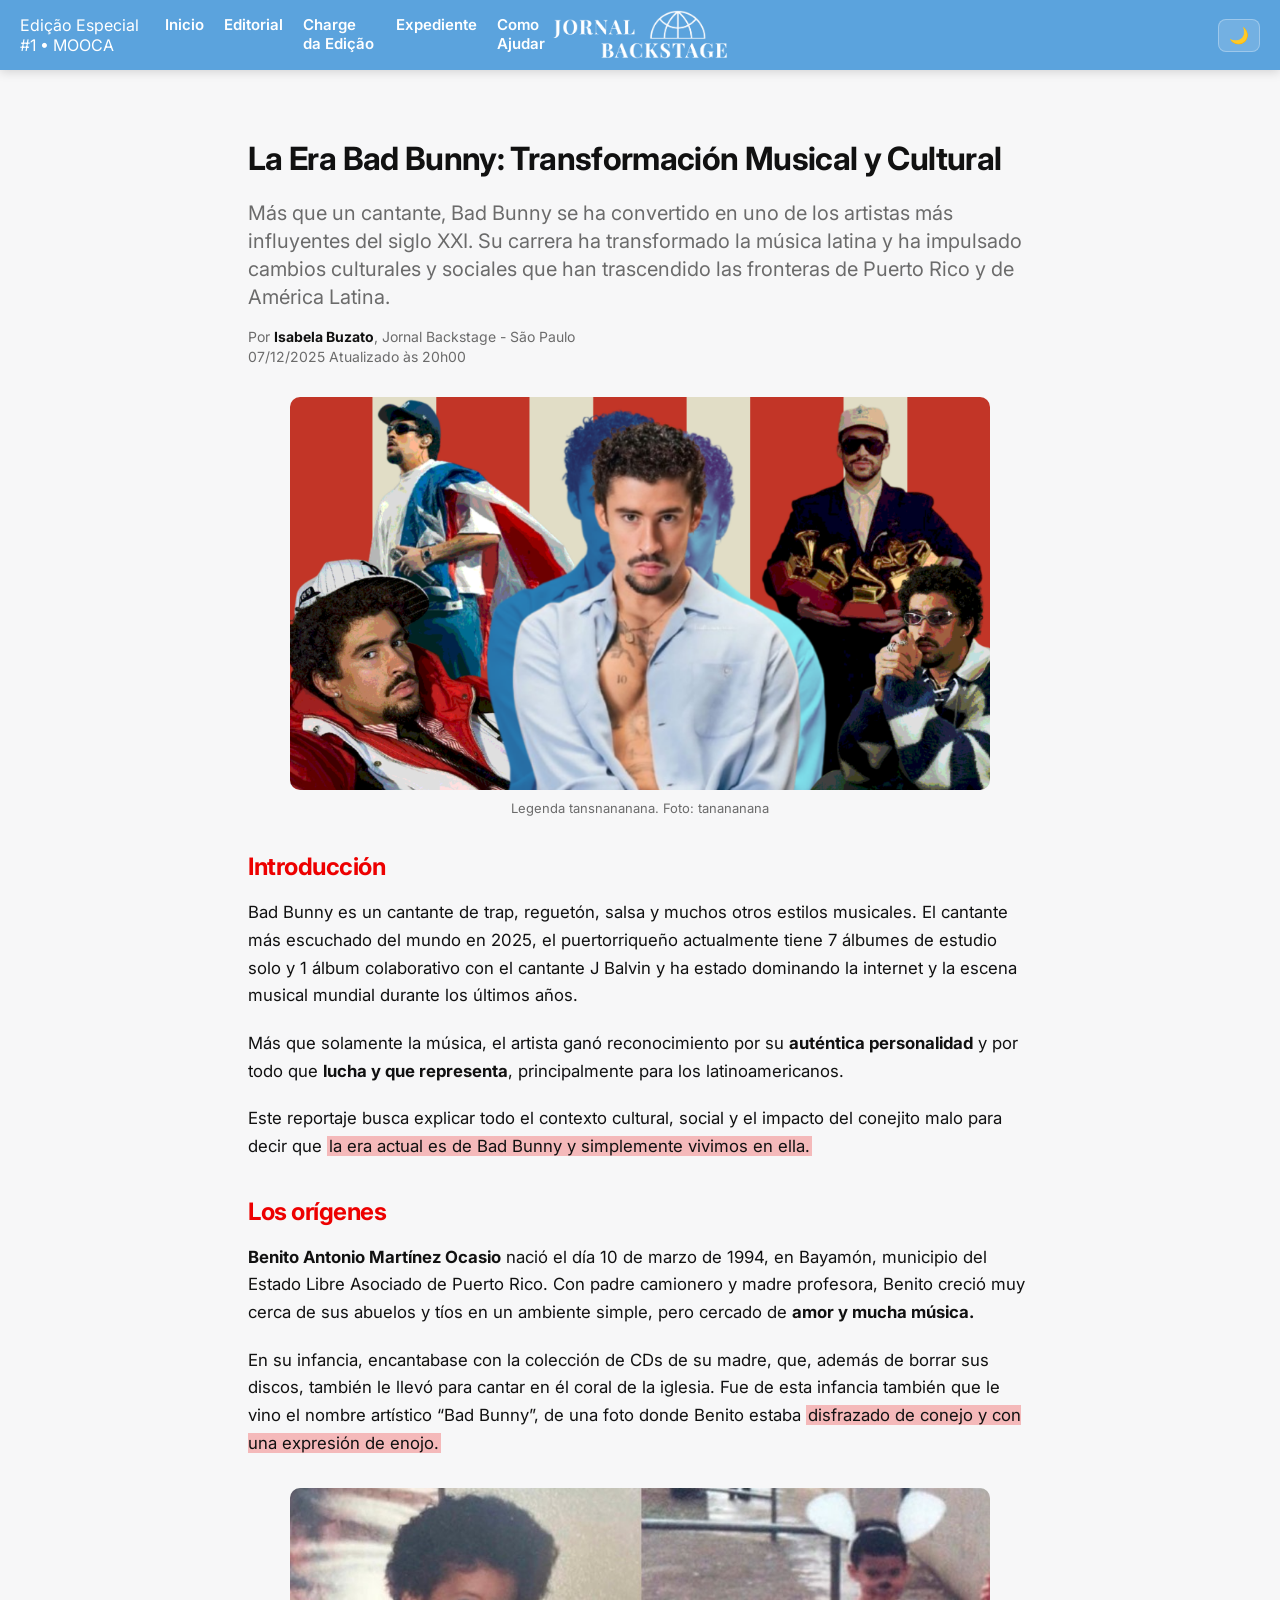
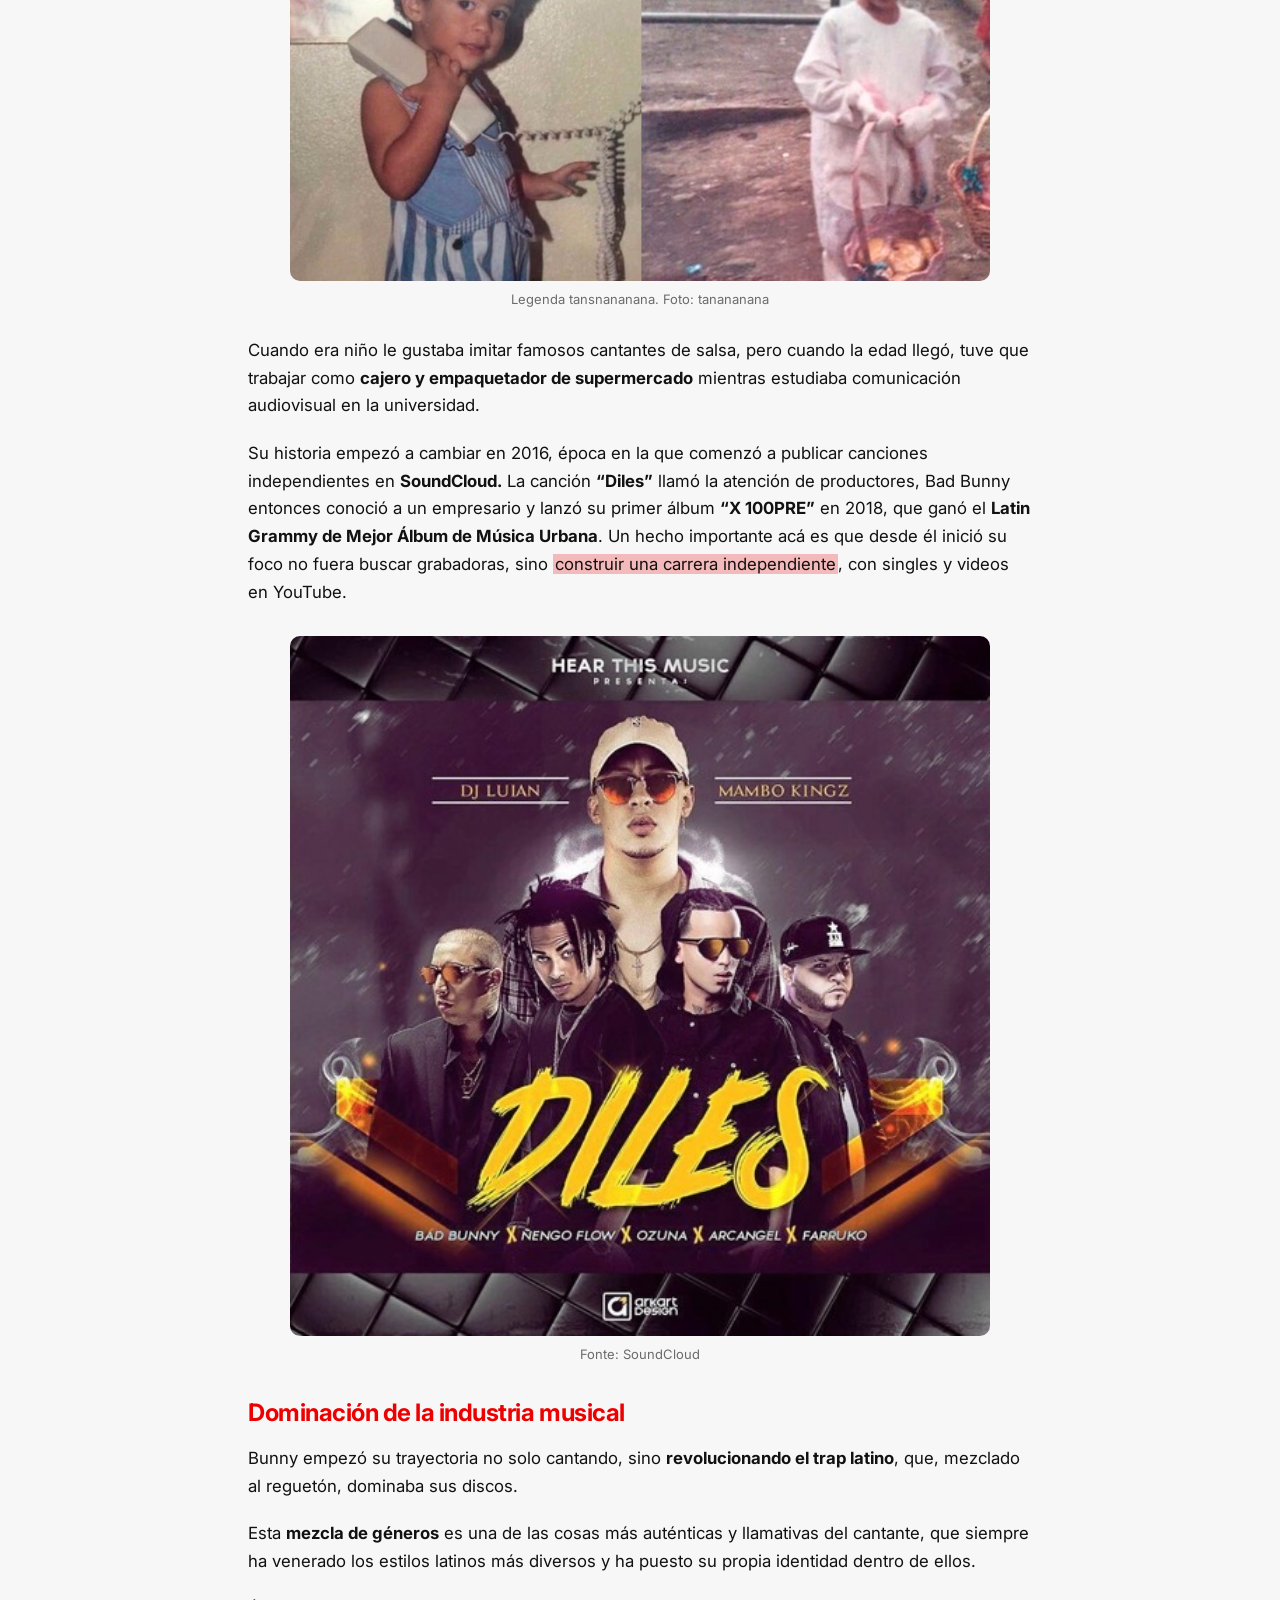
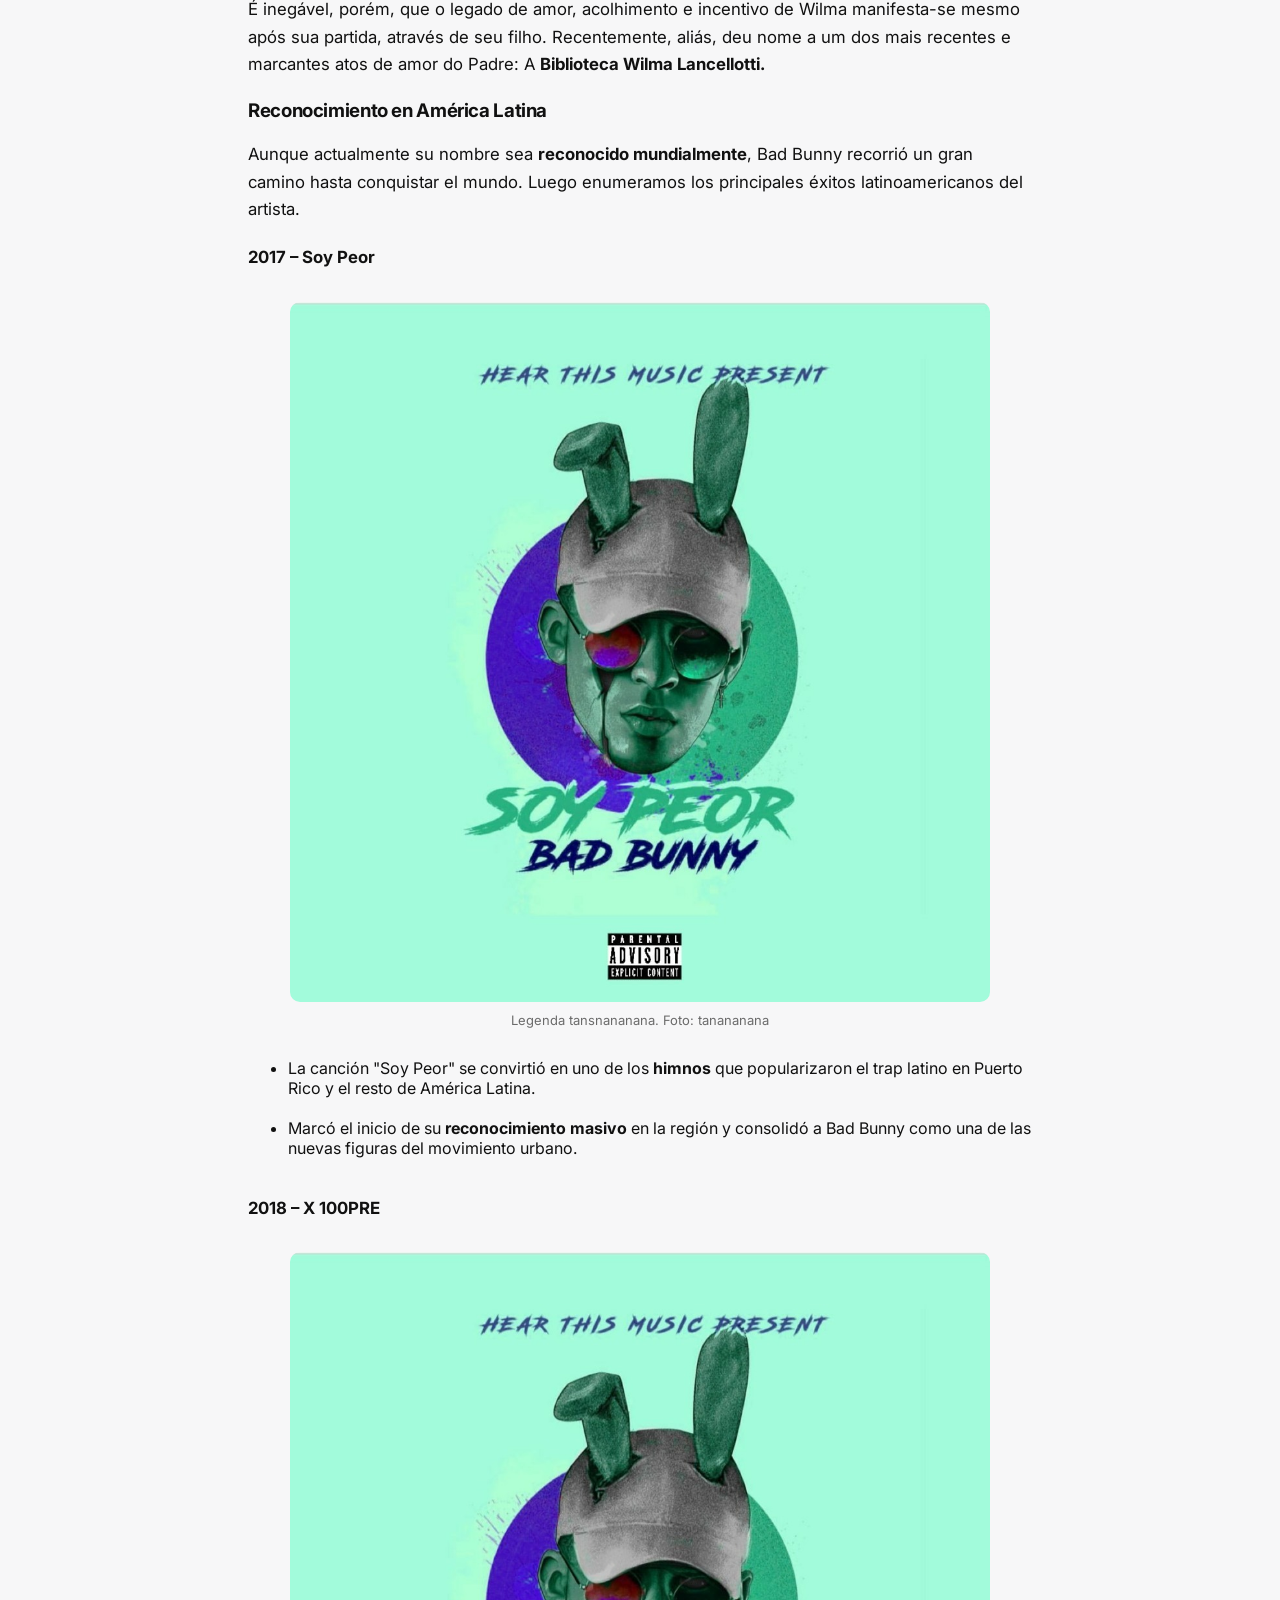
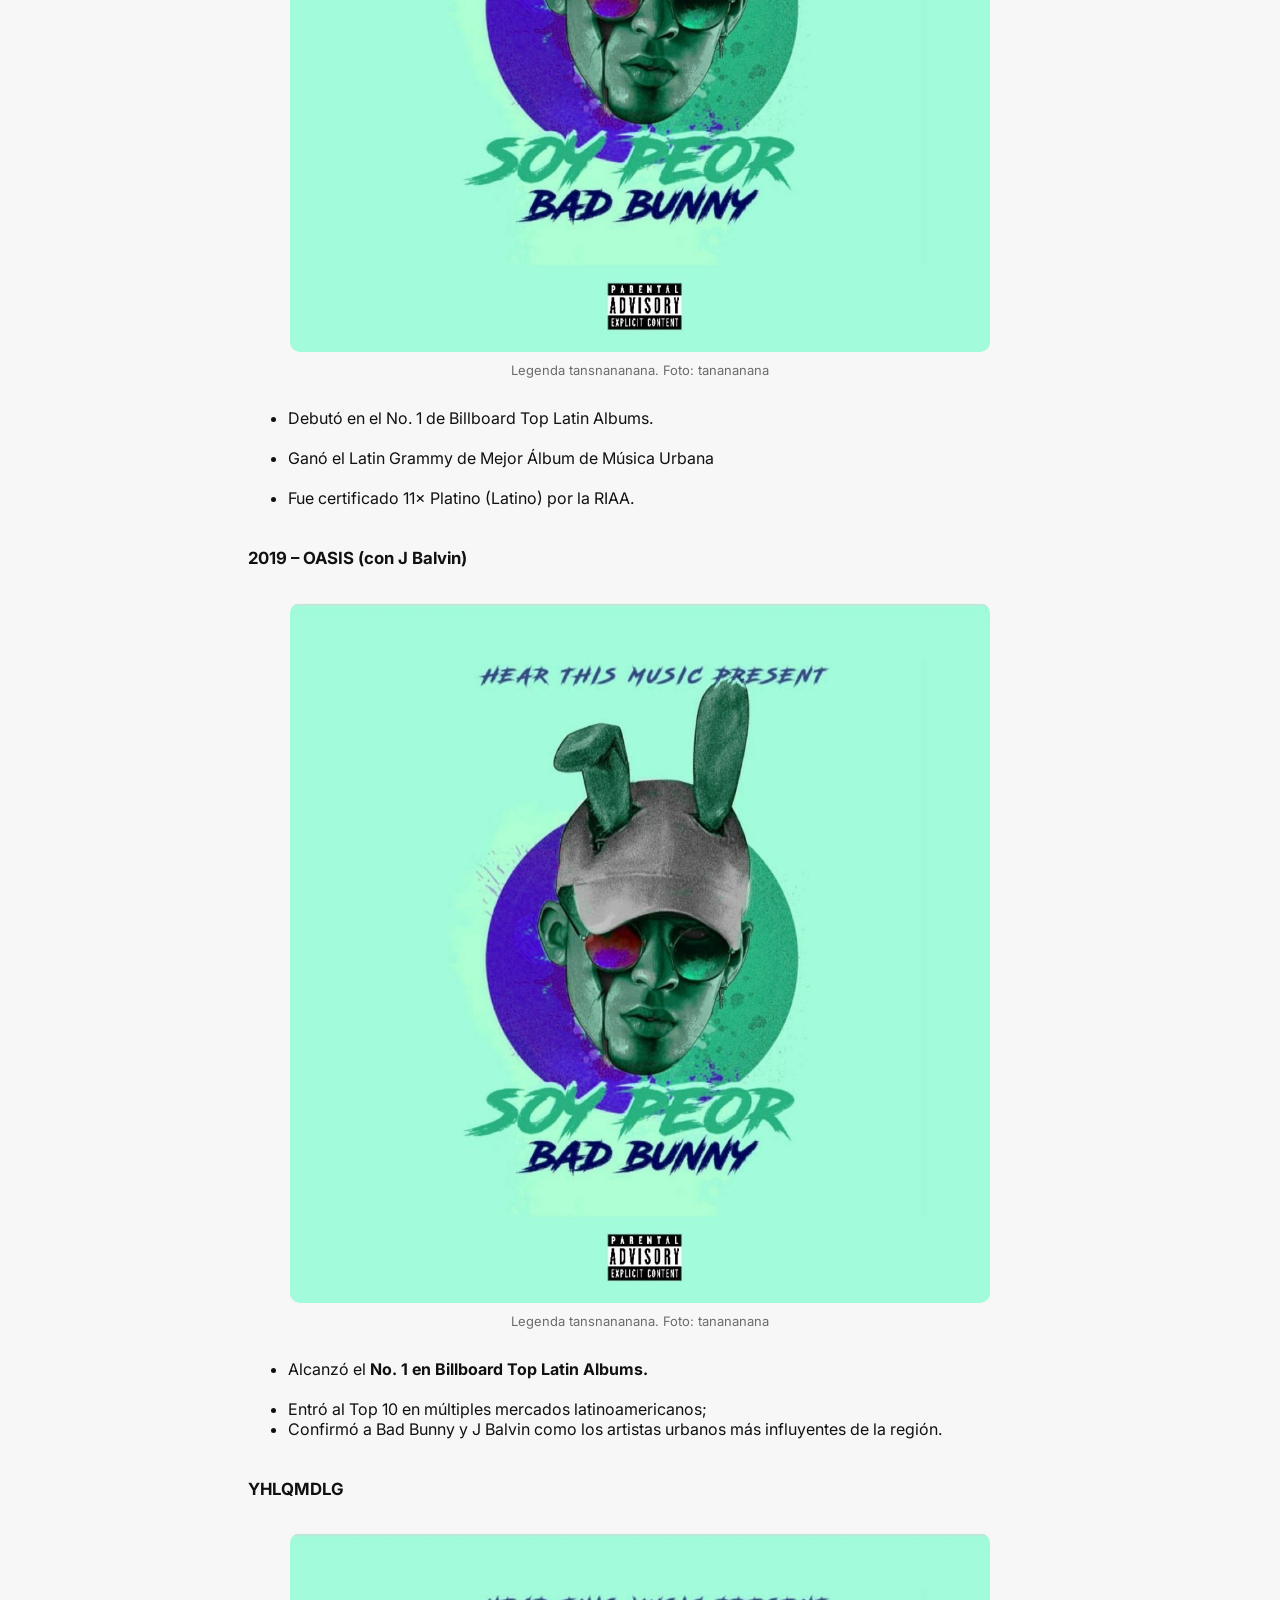
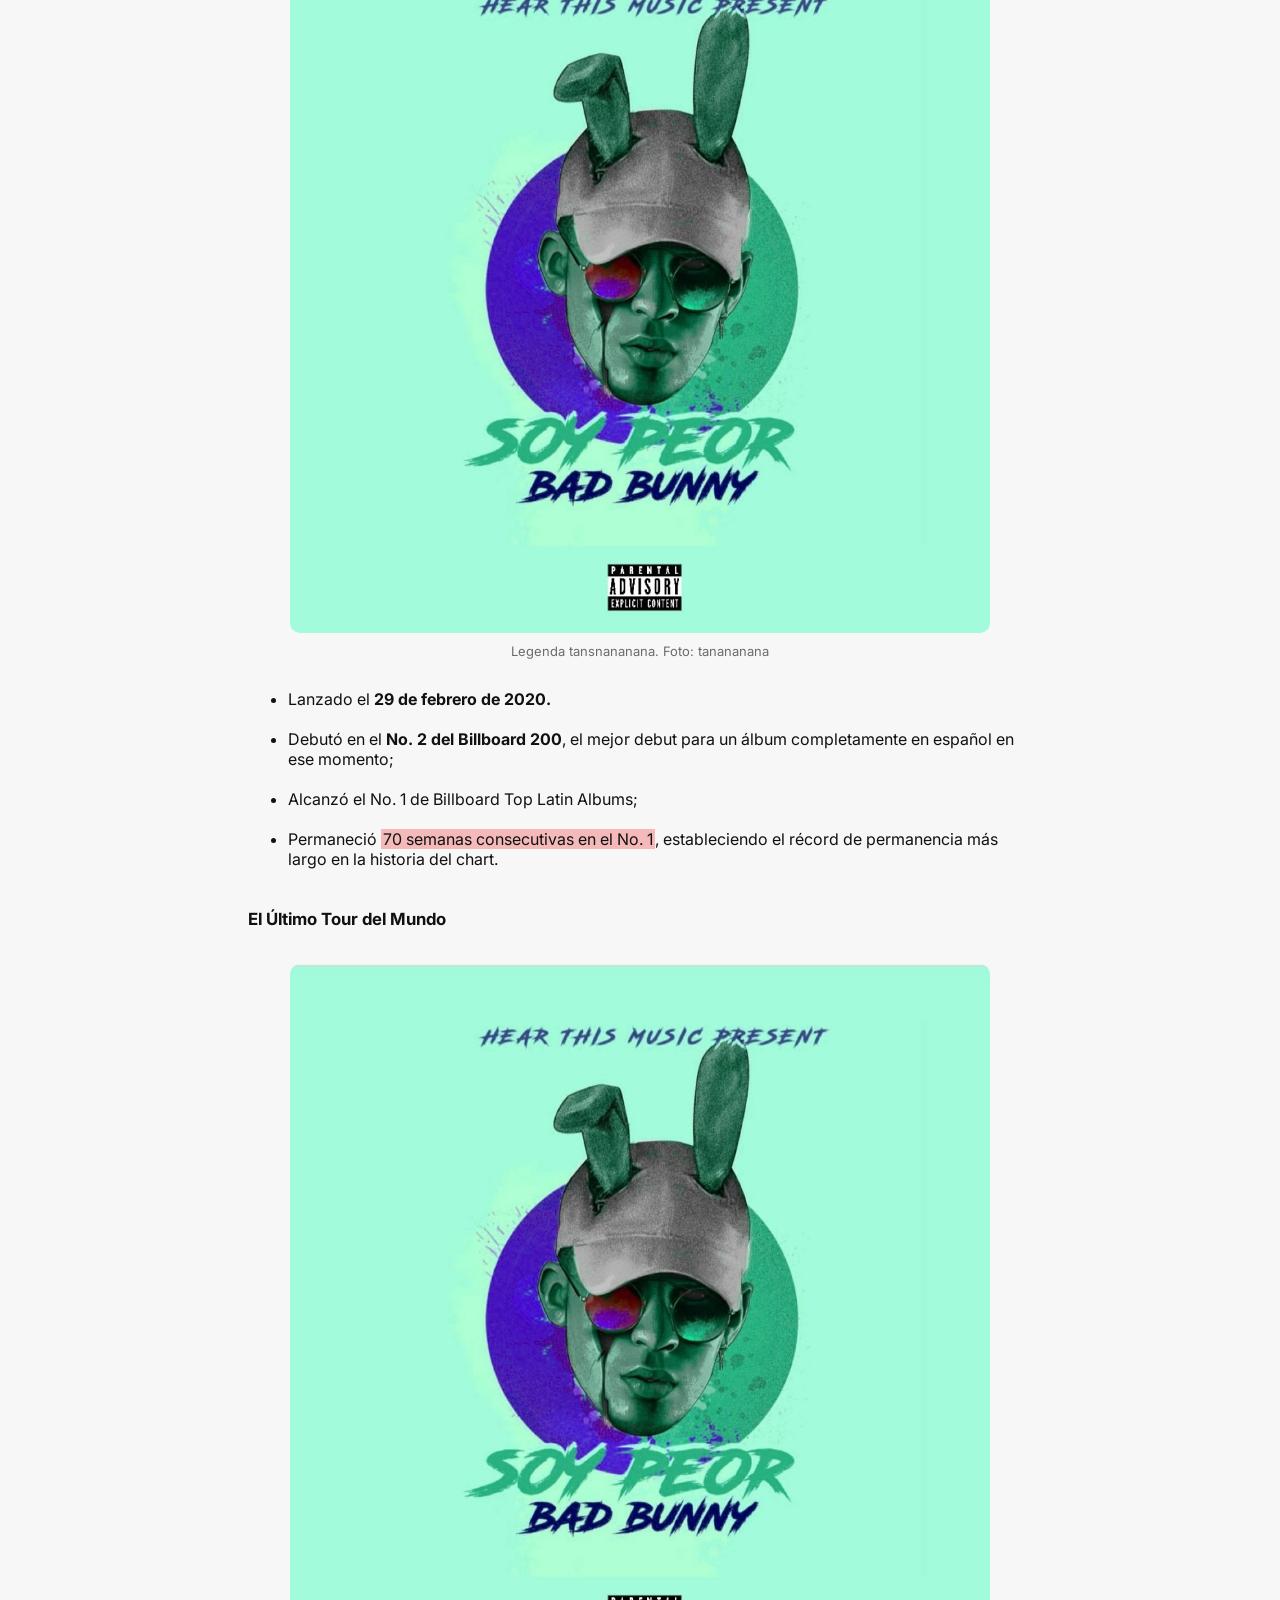
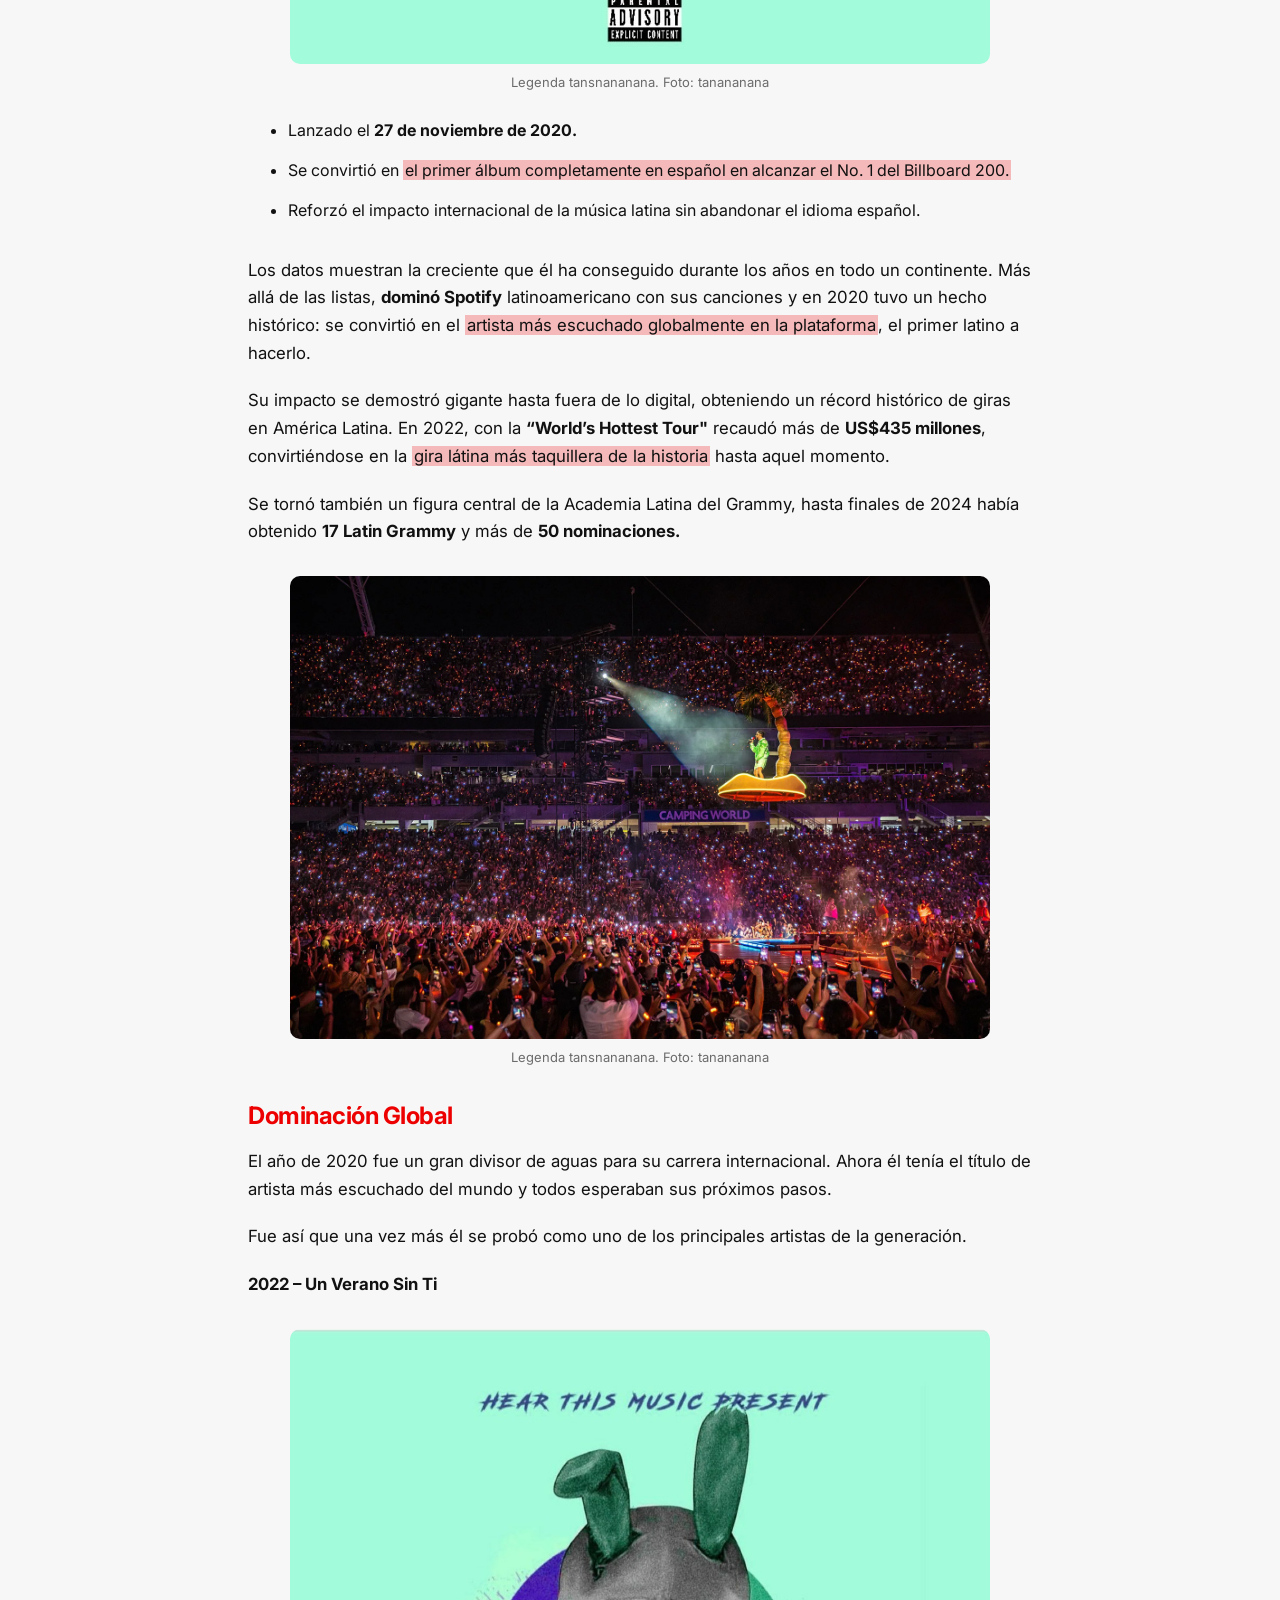
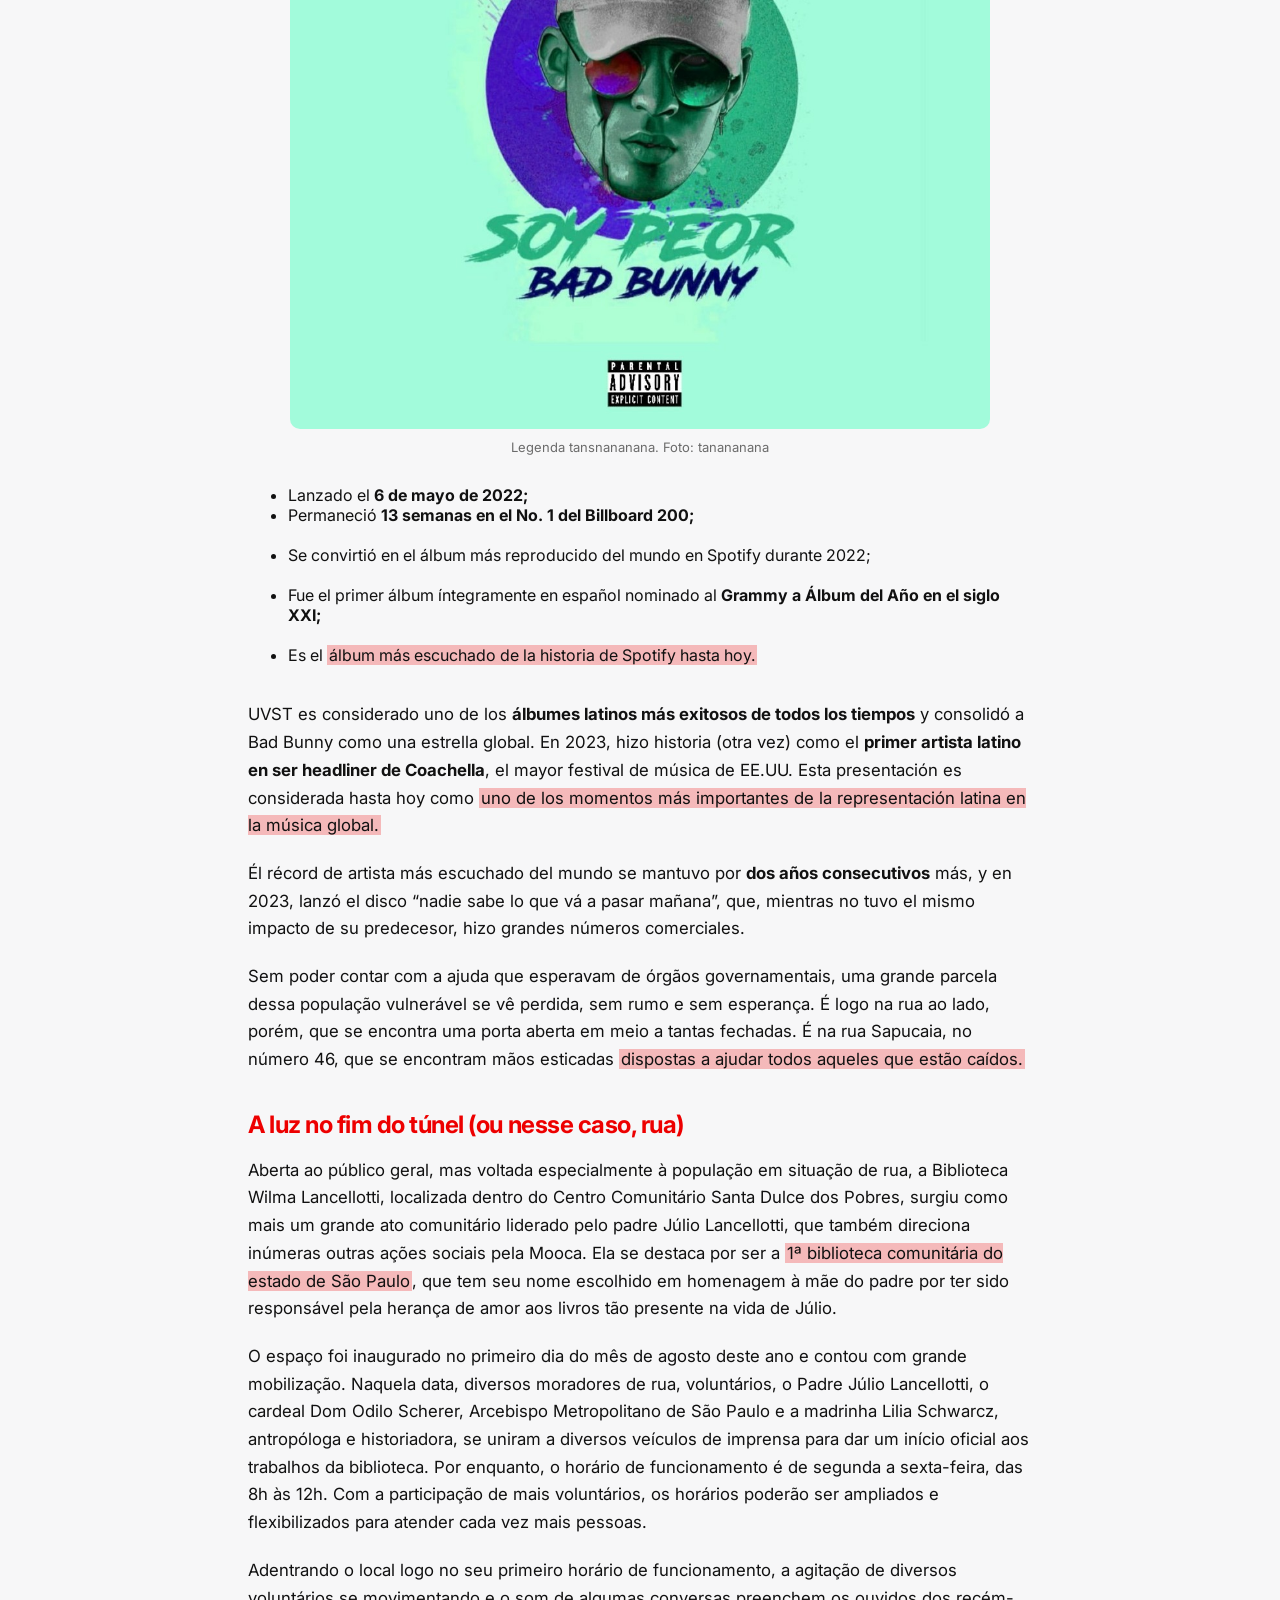
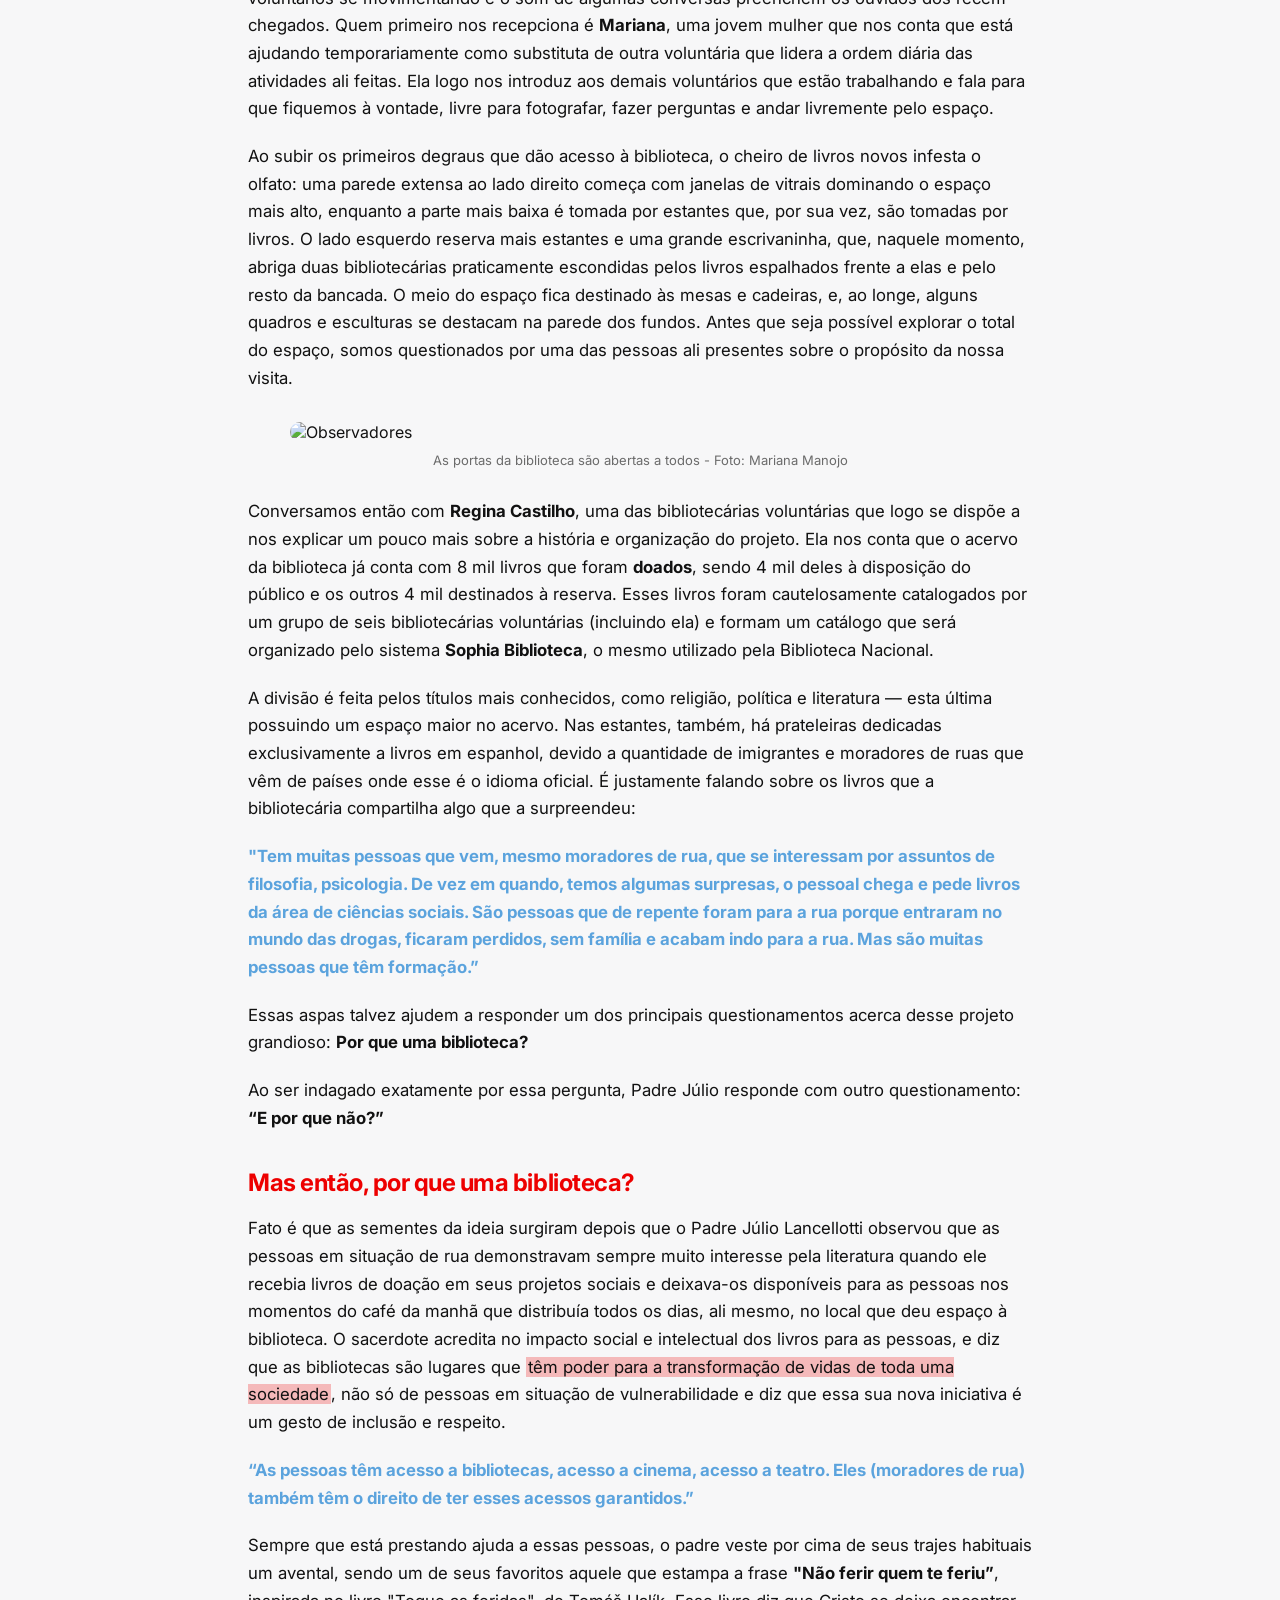
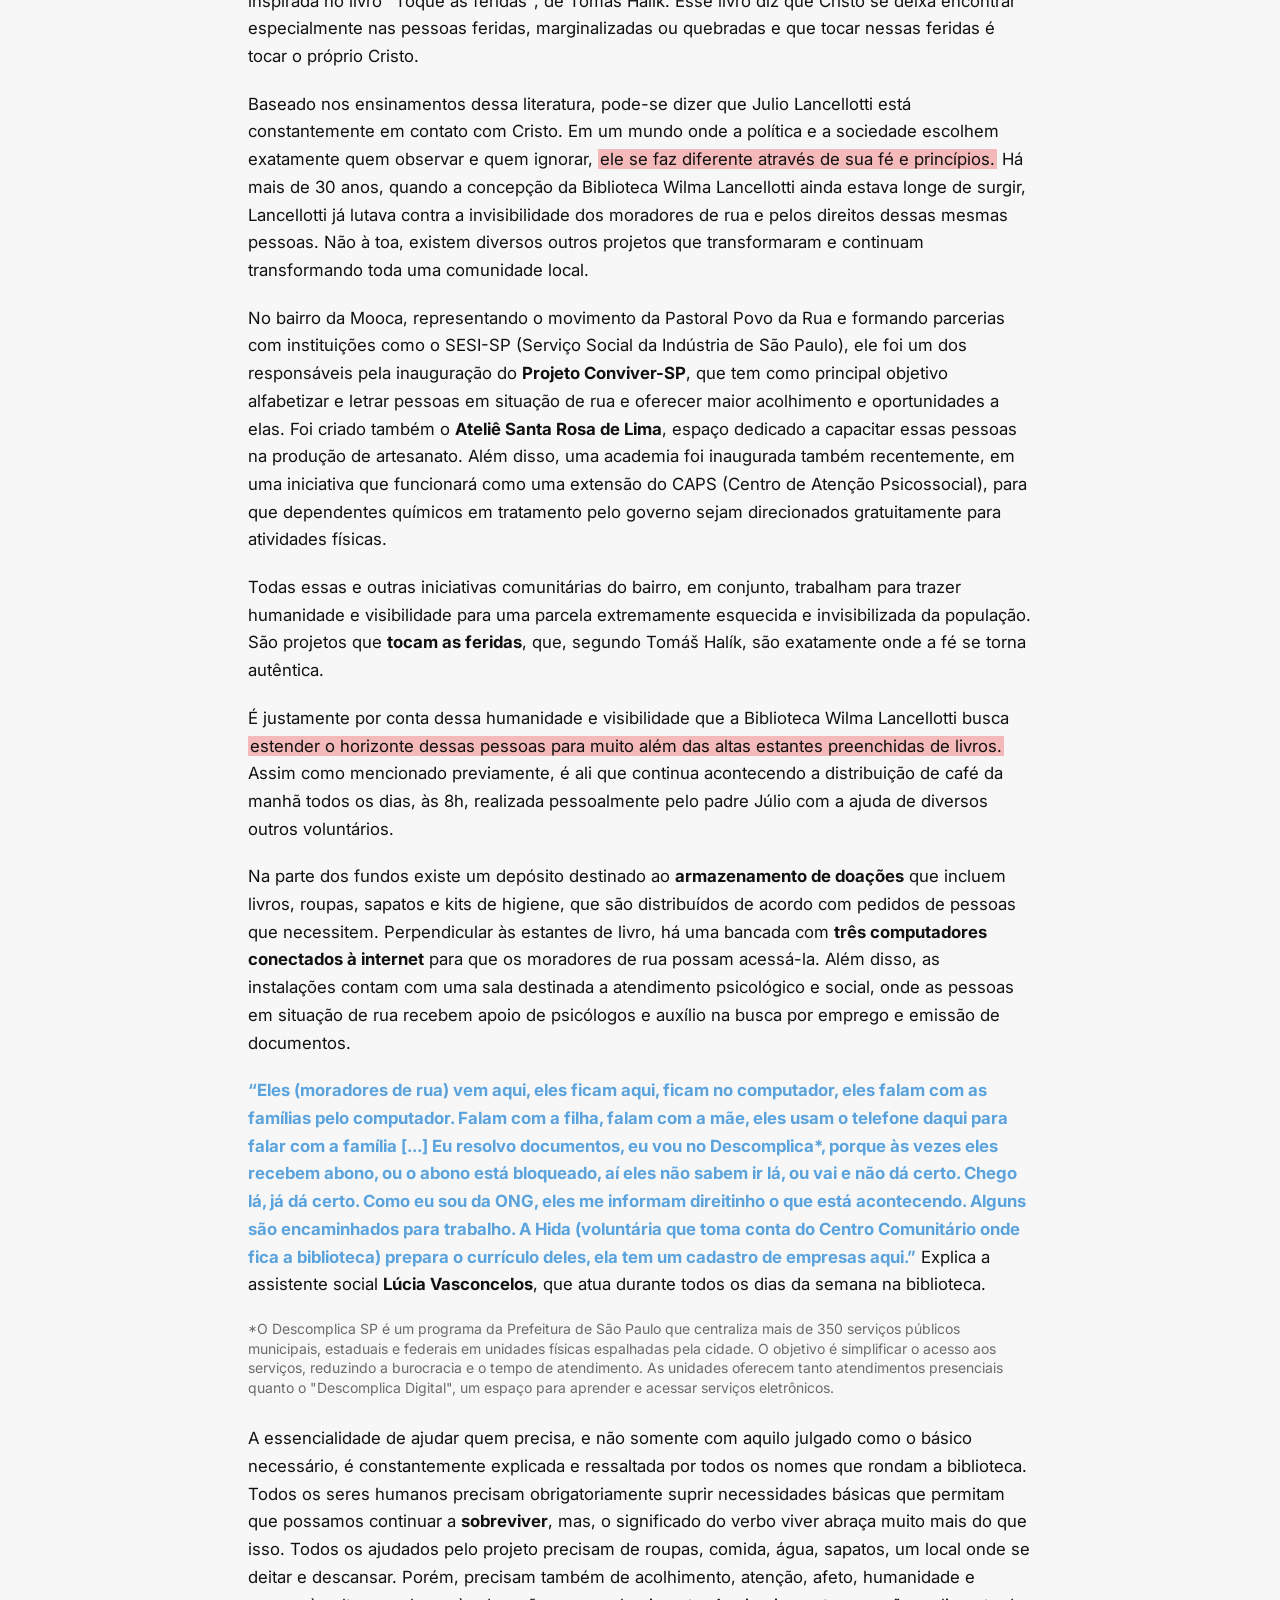
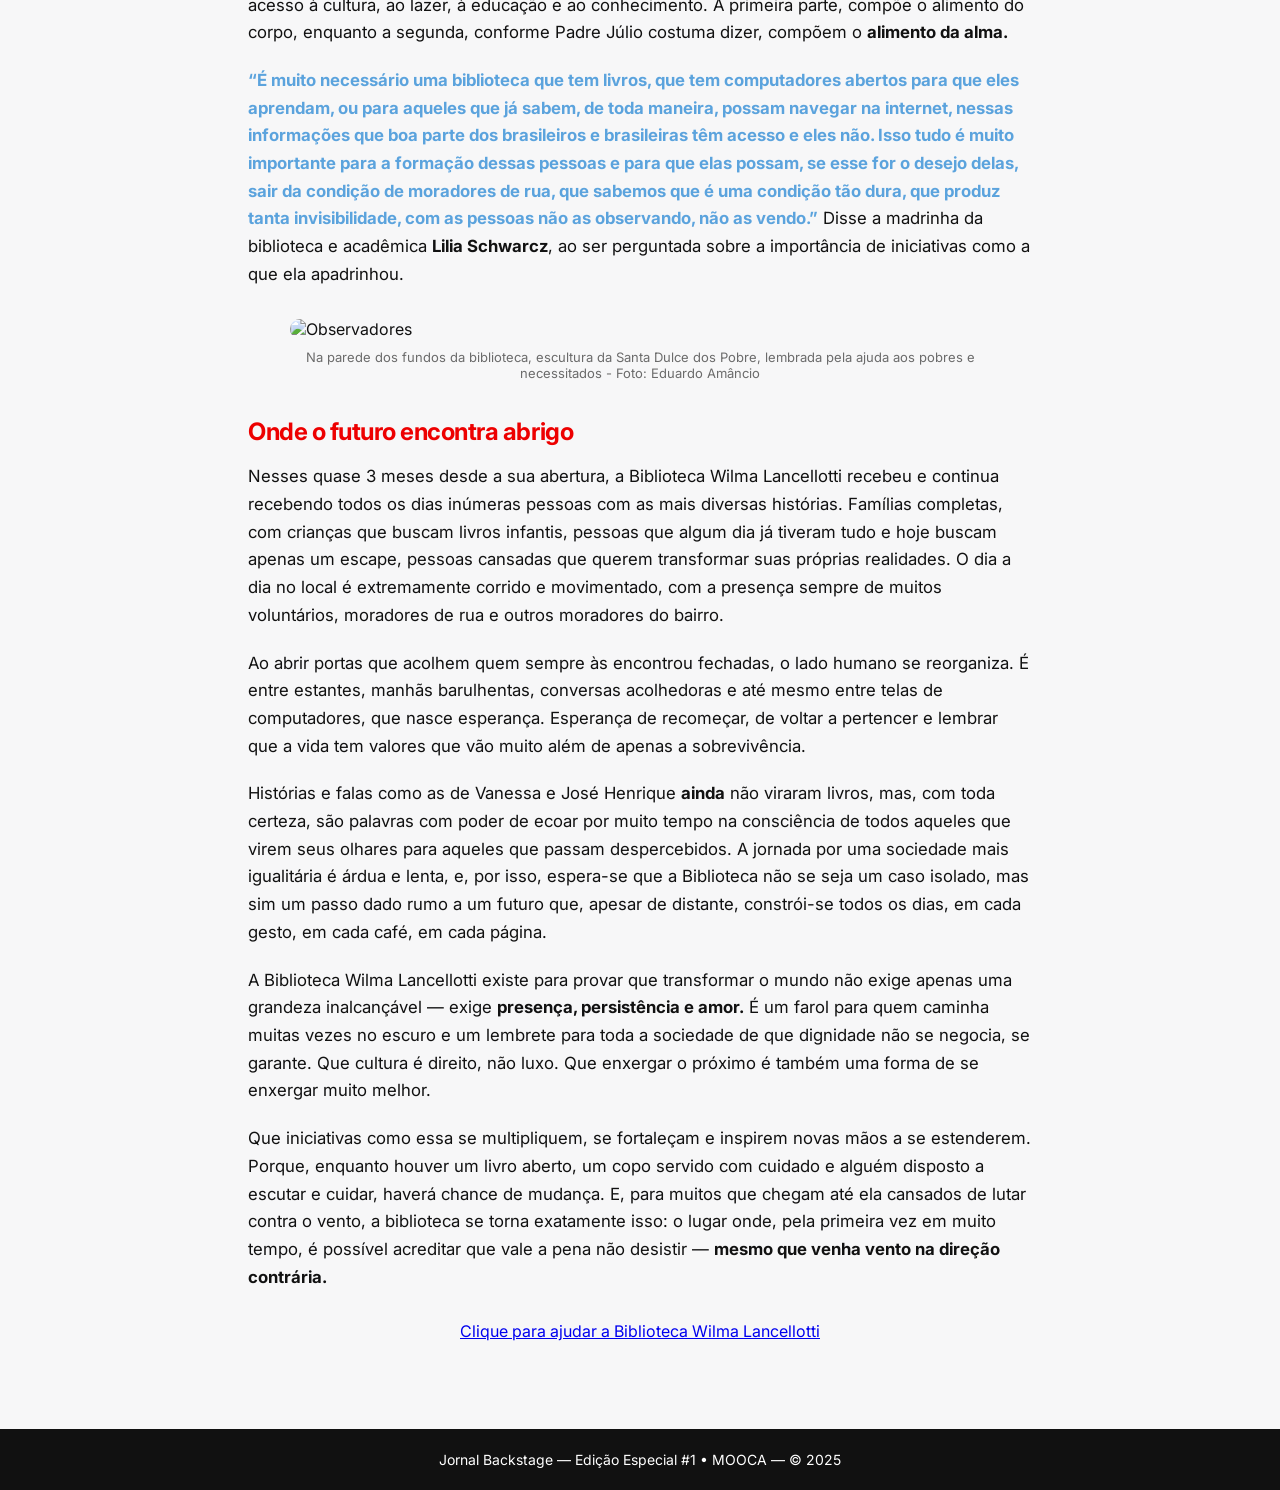
==== index.html @ 60943c27 "Add files via upload" ====
<!DOCTYPE html>
<html lang="pt-BR">
<head>
  <meta charset="utf-8" />
  <meta name="viewport" content="width=device-width,initial-scale=1" />
  <title>Backstage - Grande Reportagem</title>

  <link rel="icon" type="image/png" href="imgs/flavicon.png" />

  <script>
    (function(){ try { if(localStorage.getItem('theme')==='dark') document.documentElement.classList.add('dark'); } catch(e){} })();
  </script>

  <link rel="stylesheet" href="styles.css" />
</head>
<body>
  <header class="header">
    <button class="mobile-menu-btn" aria-label="Abrir menu">☰</button>

    <nav>
      <div class="nav-links" id="navLinks"> 
        <div class="subtitle-nav">Edição Especial #1 • MOOCA</div> <a href="index.html">Inicio</a>
        <a href="editorial.html">Editorial</a>
        <a href="charge.html">Charge da Edição</a>
        <a href="expediente.html">Expediente</a>
        <a href="comoajudar.html">Como Ajudar</a>
      </div>
    </nav>

    <div class="brand">
      <a href="index.html" class="logo-link" aria-label="Ir para a página inicial">
        <img src="imgs/Logo.png" alt="Jornal Backstage" class="header-logo">
      </a>
    </div>

    <button id="themeToggle" class="theme-toggle-btn" aria-label="Alternar tema">🌙</button>
  </header>

  <main class="article">
    <h1 class="title">La Era Bad Bunny: Transformación Musical y Cultural</h1>
    <p class="lead">Más que un cantante, Bad Bunny se ha convertido en uno de los artistas más 
      influyentes del siglo XXI. Su carrera ha transformado la música latina y ha impulsado cambios 
      culturales y sociales que han trascendido las fronteras de Puerto Rico y de América Latina.</p>

    <p class="article-info">
      Por <strong>Isabela Buzato</strong>, Jornal Backstage - São Paulo<br>
      07/12/2025 Atualizado às 20h00
    </p>

    <figure class="article-image">
    <img src="imgs/capa.png" alt="Capa da matéria" class="noticia-img">

    <figcaption>Legenda tansnananana. Foto: tanananana</figcaption>

    </figure>
    
    <h2>Introducción </h2>

    <p>Bad Bunny es un cantante de trap, reguetón, salsa y muchos otros estilos musicales. El cantante más escuchado del mundo en 2025, 
      el puertorriqueño actualmente tiene 7 álbumes de estudio solo y 1 álbum colaborativo con el cantante J Balvin y ha 
      estado dominando la internet y la escena musical mundial durante los últimos años.</p>

    <p>Más que solamente la música, el artista ganó reconocimiento por su <strong>auténtica  personalidad</strong> y por todo que 
      <strong>lucha y que representa</strong>, principalmente para los latinoamericanos.</p>

    <p>Este reportaje busca explicar todo el contexto cultural, social y el impacto del conejito malo para decir que 
      <span class="highlight">la era actual es de Bad Bunny y simplemente vivimos en ella.</span></p>

    <h2>Los orígenes</h2>

    <p><strong>Benito Antonio Martínez Ocasio</strong> nació el día 10 de marzo de 1994, en Bayamón, municipio del Estado Libre Asociado 
      de Puerto Rico. Con padre camionero y madre profesora, Benito creció muy cerca de sus abuelos y tíos en un ambiente 
      simple, pero cercado de <strong>amor y mucha música.</strong></p>

    <p>En su infancia, encantabase con la colección de CDs de su madre, que, además de borrar sus discos, también le llevó para 
      cantar en él coral de la iglesia. Fue de esta infancia también que le vino el nombre artístico “Bad Bunny”, de una 
      foto donde Benito estaba <span class="highlight">disfrazado de conejo y con una expresión de enojo.</span></p>

    <figure class="article-image">
    <img src="imgs/bunny_bebe.jpg" alt="Bad Bunny Bebe" class="noticia-img">

    <figcaption>Legenda tansnananana. Foto: tanananana</figcaption>

    </figure>
    
    <p>Cuando era niño le gustaba imitar famosos cantantes de salsa, pero cuando la edad llegó, tuve que trabajar como <strong>cajero y 
      empaquetador de supermercado</strong> mientras estudiaba comunicación audiovisual en la universidad.</p>
      
    <p>Su historia empezó a cambiar en 2016, época en la que comenzó a publicar canciones independientes en <strong>SoundCloud.</strong> 
      La canción <strong>“Diles”</strong> llamó la atención de productores, Bad Bunny entonces conoció a un empresario y lanzó su primer 
      álbum <strong>“X 100PRE”</strong> en 2018, que ganó el <strong>Latin Grammy de Mejor Álbum de Música Urbana</strong>. Un hecho 
      importante acá es que desde él inició su foco no fuera buscar grabadoras, sino <span class="highlight">construir una carrera 
      independiente</span>, con singles y videos en YouTube.</p>

    <figure class="article-image">
    <img src="imgs/diles.jpg" alt="Capa Diles" class="noticia-img">

    <figcaption>Fonte: SoundCloud</figcaption>

    </figure>

    <h2>Dominación de la industria musical</h2>

    <p>Bunny empezó su trayectoria no solo cantando, sino <strong>revolucionando el trap latino</strong>, que, mezclado al reguetón, 
      dominaba sus discos.</p>

    <p>Esta <strong>mezcla de géneros</strong> es una de las cosas más auténticas y llamativas del cantante, que siempre ha venerado 
      los estilos latinos más diversos y ha puesto su propia identidad dentro de ellos.</p>
    
    <p>É inegável, porém, que o legado de amor, acolhimento e incentivo de Wilma manifesta-se mesmo após sua partida, através de seu filho. Recentemente, aliás, deu nome a um dos mais 
      recentes e marcantes atos de amor do Padre: A <strong>Biblioteca Wilma Lancellotti.</strong></p>

    <h3>Reconocimiento en América Latina</h3>

    <p>Aunque actualmente su nombre sea <strong>reconocido mundialmente</strong>, Bad Bunny recorrió un gran camino 
      hasta conquistar el mundo. Luego enumeramos los principales éxitos latinoamericanos del artista.</p>

    <p><strong>2017 – Soy Peor</strong></p>
    <figure class="article-image">
    <img src="imgs/soypeor.jpg" alt="Capa Soy Peor" class="noticia-img">

    <figcaption>Legenda tansnananana. Foto: tanananana</figcaption>

    </figure>

    <ul>
      <li>La canción "Soy Peor" se convirtió en uno de los <strong>himnos</strong> que popularizaron el trap 
        latino en Puerto Rico y el resto de América Latina.</li><br>
      <li>Marcó el inicio de su <strong>reconocimiento masivo</strong> en la región y consolidó a Bad Bunny como una de las nuevas 
        figuras del movimiento urbano.</li><br>
    </ul>
    
    <p><strong>2018 – X 100PRE</strong></p>
    <figure class="article-image">
    <img src="imgs/soypeor.jpg" alt="Capa Soy Peor" class="noticia-img">

    <figcaption>Legenda tansnananana. Foto: tanananana</figcaption>

    </figure>

    <ul>
      <li>Debutó en el No. 1 de Billboard Top Latin Albums.</li><br>
      <li>Ganó el Latin Grammy de Mejor Álbum de Música Urbana</li><br>
      <li>Fue certificado 11× Platino (Latino) por la RIAA.</li><br>
    </ul>


    <p><strong>2019 – OASIS (con J Balvin)</strong></p>
    <figure class="article-image">
    <img src="imgs/soypeor.jpg" alt="Capa Soy Peor" class="noticia-img">

    <figcaption>Legenda tansnananana. Foto: tanananana</figcaption>

    </figure>

    <ul>
      <li>Alcanzó el <strong>No. 1 en Billboard Top Latin Albums.</strong></li><br>
      <li>Entró al Top 10 en múltiples mercados latinoamericanos;</li>
      <li>Confirmó a Bad Bunny y J Balvin como los artistas urbanos más influyentes de la región.</li><br>
    </ul>

    <p><strong>YHLQMDLG</strong></p>
    <figure class="article-image">
    <img src="imgs/soypeor.jpg" alt="Capa Soy Peor" class="noticia-img">

    <figcaption>Legenda tansnananana. Foto: tanananana</figcaption>

    </figure>

    <ul>
      <li>Lanzado el <strong>29 de febrero de 2020.</strong></li><br>
      <li>Debutó en el <strong>No. 2 del Billboard 200</strong>, el mejor debut para un álbum completamente 
        en español en ese momento;</li><br>
      <li>Alcanzó el No. 1 de Billboard Top Latin Albums;</li><br>
      <li>Permaneció <span class="highlight">70 semanas consecutivas en el No. 1</span>, estableciendo el récord de 
        permanencia más largo en la historia del chart.</li><br>
    </ul>

    <p><strong>El Último Tour del Mundo</strong></p>
    <figure class="article-image">
    <img src="imgs/soypeor.jpg" alt="Capa Soy Peor" class="noticia-img">

    <figcaption>Legenda tansnananana. Foto: tanananana</figcaption>

    </figure>

    <ul>
      <li>Lanzado el <strong>27 de noviembre de 2020.</strong></li><br>
      <li>Se convirtió en <span class="highlight">el primer álbum completamente en español en alcanzar 
        el No. 1 del Billboard 200.</span></li><br>
      <li>Reforzó el impacto internacional de la música latina sin abandonar el idioma español.</li><br>
    </ul>

    <p>Los datos muestran la creciente que él ha conseguido durante los años en todo un continente. Más allá 
      de las listas, <strong>dominó Spotify</strong> latinoamericano con sus canciones y en 2020 tuvo un hecho 
      histórico: se convirtió en el <span class="highlight">artista más escuchado globalmente en la plataforma</span>, 
      el primer latino a hacerlo.</p>

    <p>Su impacto se demostró gigante hasta fuera de lo digital, obteniendo un récord histórico de giras en América Latina. 
      En 2022, con la <strong>“World’s Hottest Tour"</strong> recaudó más de <strong>US$435 millones</strong>, convirtiéndose 
      en la <span class="highlight">gira látina más taquillera de la historia</span> hasta aquel momento.</p>

    <p>Se tornó también un figura central de la Academia Latina del Grammy, hasta finales de 2024 había obtenido 
      <strong>17 Latin Grammy</strong> y más de <strong>50 nominaciones.</strong></p>

    <figure class="article-image">
    <img src="imgs/worldshottest tour.webp" alt="World Hottest Tour" class="noticia-img">

    <figcaption>Legenda tansnananana. Foto: tanananana</figcaption>

    </figure>

    <h2>Dominación Global</h2>

    <p>El año de 2020 fue un gran divisor de aguas para su carrera internacional. Ahora él tenía el título de artista más 
      escuchado del mundo y todos esperaban sus próximos pasos.</p>

    <p>Fue así que una vez más él se probó como uno de los principales artistas de la generación.</p>

    <p><strong>2022 – Un Verano Sin Ti</strong></p>
    <figure class="article-image">
    <img src="imgs/soypeor.jpg" alt="Capa Soy Peor" class="noticia-img">

    <figcaption>Legenda tansnananana. Foto: tanananana</figcaption>

    </figure>

    <ul>
      <li>Lanzado el <strong>6 de mayo de 2022;</strong><br>
      <li>Permaneció <strong>13 semanas en el No. 1 del Billboard 200;</strong></li><br>
      <li>Se convirtió en el álbum más reproducido del mundo en Spotify durante 2022;</li><br>
      <li>Fue el primer álbum íntegramente en español nominado al <strong>Grammy a Álbum del Año en el siglo XXI;</strong></li><br>
      <li>Es el <span class="highlight">álbum más escuchado de la historia de Spotify hasta hoy.</span></li><br>
    </ul>

    <p>UVST es considerado uno de los <strong>álbumes latinos más exitosos de todos los tiempos</strong> y consolidó a Bad Bunny 
      como una estrella global. En 2023, hizo historia (otra vez) como el <strong>primer artista latino en ser headliner de 
      Coachella</strong>, el mayor festival de música de EE.UU. Esta presentación es considerada hasta 
      hoy como <span class="highlight">uno de los momentos más importantes de la representación latina en la música global.</span></p>
    
    <p>Él récord de artista más escuchado del mundo se mantuvo por <strong>dos años consecutivos</strong> más, y en 2023, 
      lanzó el disco “nadie sabe lo que vá a pasar mañana”, que, mientras no tuvo el mismo impacto de su predecesor, hizo 
      grandes números comerciales.</p>

    <p>Sem poder contar com a ajuda que esperavam de órgãos governamentais, uma grande parcela dessa população vulnerável se vê perdida, sem rumo e sem esperança. É logo na rua ao lado, porém, 
      que se encontra uma porta aberta em meio a tantas fechadas. É na rua Sapucaia, no número 46, que se encontram mãos esticadas <span class="highlight">dispostas a ajudar todos aqueles que 
      estão caídos.</span></p>

    <h2>A luz no fim do túnel (ou nesse caso, rua)</h2>

    <p>Aberta ao público geral, mas voltada especialmente à população em situação de rua, a Biblioteca Wilma Lancellotti, localizada dentro do Centro Comunitário Santa Dulce dos Pobres, 
      surgiu como mais um grande ato comunitário liderado pelo padre Júlio Lancellotti, que também direciona inúmeras outras ações sociais pela Mooca. Ela se destaca por ser 
      a <span class="highlight">1ª biblioteca comunitária do estado de São Paulo</span>, que tem seu nome escolhido em homenagem à mãe do padre por ter sido responsável pela herança de 
      amor aos livros tão presente na vida de Júlio.</p>

    <p>O espaço foi inaugurado no primeiro dia do mês de agosto deste ano e contou com grande mobilização. Naquela data, diversos moradores de rua, voluntários, o Padre Júlio Lancellotti, 
      o cardeal Dom Odilo Scherer, Arcebispo Metropolitano de São Paulo e a madrinha Lilia Schwarcz, antropóloga e historiadora, se uniram a diversos veículos de imprensa para dar um início 
      oficial aos trabalhos da biblioteca. Por enquanto, o horário de funcionamento é de segunda a sexta-feira, das 8h às 12h. Com a participação de mais voluntários, os horários poderão ser 
      ampliados e flexibilizados para atender cada vez mais pessoas.</p>

    <p>Adentrando o local logo no seu primeiro horário de funcionamento, a agitação de diversos voluntários se movimentando e o som de algumas conversas preenchem os ouvidos dos recém-chegados. 
      Quem primeiro nos recepciona é <strong>Mariana</strong>, uma jovem mulher que nos conta que está ajudando temporariamente como substituta de outra voluntária que lidera a ordem diária 
      das atividades ali feitas. Ela logo nos introduz aos demais voluntários que estão trabalhando e fala para que fiquemos à vontade, livre para fotografar, fazer perguntas e andar livremente 
      pelo espaço.</p>

    <p>Ao subir os primeiros degraus que dão acesso à biblioteca, o cheiro de livros novos infesta o olfato: uma parede extensa ao lado direito começa com janelas de vitrais dominando o 
      espaço mais alto, enquanto a parte mais baixa é tomada por estantes que, por sua vez, são tomadas por livros. O lado esquerdo reserva mais estantes e uma grande escrivaninha, que, 
      naquele momento, abriga duas bibliotecárias praticamente escondidas pelos livros espalhados frente a elas e pelo resto da bancada. O meio do espaço fica destinado às mesas e cadeiras, 
      e, ao longe, alguns quadros e esculturas se destacam na parede dos fundos. Antes que seja possível explorar o total do espaço, somos questionados por uma das pessoas ali presentes sobre 
      o propósito da nossa visita.</p>

    <figure class="article-image">
    <img src="imgs/grande.reportagem/grande.reportagem.imagem3.jpg" alt="Observadores" class="noticia-img">

    <figcaption>As portas da biblioteca são abertas a todos - Foto: Mariana Manojo</figcaption>

    </figure>
   
    <p>Conversamos então com <strong>Regina Castilho</strong>, uma das bibliotecárias voluntárias que logo se dispõe a nos explicar um pouco mais sobre a história e organização do projeto. 
      Ela nos conta que o acervo da biblioteca já conta com 8 mil livros que foram <strong>doados</strong>, sendo 4 mil deles à disposição do público e os outros 4 mil destinados à reserva. 
      Esses livros foram cautelosamente catalogados por um grupo de seis bibliotecárias voluntárias (incluindo ela) e formam um catálogo que será organizado pelo sistema 
      <strong>Sophia Biblioteca</strong>, o mesmo utilizado pela Biblioteca Nacional.</p>
      
    <p>A divisão é feita pelos títulos mais conhecidos, como religião, política e literatura — esta última possuindo um espaço maior no acervo. Nas estantes, também, há prateleiras dedicadas 
      exclusivamente a livros em espanhol, devido a quantidade de imigrantes e moradores de ruas que vêm de países onde esse é o idioma oficial. É justamente falando sobre os livros que a 
      bibliotecária compartilha algo que a surpreendeu:</p>
    
    <p><i>"Tem muitas pessoas que vem, mesmo moradores de rua, que se interessam por assuntos de filosofia, psicologia. De vez em quando, temos algumas surpresas, o pessoal chega e pede 
      livros da área de ciências sociais. São pessoas que de repente foram para a rua porque entraram no mundo das drogas, ficaram perdidos, sem família e acabam indo para a rua. Mas são 
      muitas pessoas que têm formação.”</i></p>
    
    <p>Essas aspas talvez ajudem a responder um dos principais questionamentos acerca desse projeto grandioso: <strong>Por que uma biblioteca?</strong></p>

    <p>Ao ser indagado exatamente por essa pergunta, Padre Júlio responde com outro questionamento: <strong>“E por que não?”</strong></p>

    <h2>Mas então, por que uma biblioteca?</h2>

    <p>Fato é que as sementes da ideia surgiram depois que o Padre Júlio Lancellotti observou que as pessoas em situação de rua demonstravam sempre muito interesse pela literatura 
      quando ele recebia livros de doação em seus projetos sociais e deixava-os disponíveis para as pessoas nos momentos do café da manhã que distribuía todos os dias, ali mesmo, 
      no local que deu espaço à biblioteca. O sacerdote acredita no impacto social e intelectual dos livros para as pessoas, e diz que as bibliotecas são lugares que 
      <span class="highlight">têm poder para a transformação de vidas de toda uma sociedade</span>, não só de pessoas em situação de vulnerabilidade e diz que essa sua nova iniciativa 
      é um gesto de inclusão e respeito.</p>

    <p><i>“As pessoas têm acesso a bibliotecas, acesso a cinema, acesso a teatro. Eles (moradores de rua) também têm o direito de ter esses acessos garantidos.”</i></p>
    
    <p>Sempre que está prestando ajuda a essas pessoas, o padre veste por cima de seus trajes habituais um avental, sendo um de seus favoritos aquele que estampa a frase 
      <strong>"Não ferir quem te feriu”</strong>, inspirada no livro "Toque as feridas", de Tomáš Halík. Esse livro diz que Cristo se deixa encontrar especialmente nas pessoas 
      feridas, marginalizadas ou quebradas e que tocar nessas feridas é tocar o próprio Cristo.</p>

    <p>Baseado nos ensinamentos dessa literatura, pode-se dizer que Julio Lancellotti está constantemente em contato com Cristo. Em um mundo onde a política e a sociedade escolhem 
      exatamente quem observar e quem ignorar, <span class="highlight">ele se faz diferente através de sua fé e princípios.</span> Há mais de 30 anos, quando a concepção da 
      Biblioteca Wilma Lancellotti ainda estava longe de surgir, Lancellotti já lutava contra a invisibilidade dos moradores de rua e pelos direitos dessas mesmas pessoas. 
      Não à toa, existem diversos outros projetos que transformaram e continuam transformando toda uma comunidade local.</p>

    <p>No bairro da Mooca, representando o movimento da Pastoral Povo da Rua e formando parcerias com instituições como o SESI-SP (Serviço Social da Indústria de São Paulo), ele foi 
      um dos responsáveis pela inauguração do <strong>Projeto Conviver-SP</strong>, que tem como principal objetivo alfabetizar e letrar pessoas em situação de rua e oferecer maior 
      acolhimento e oportunidades a elas. Foi criado também o <strong>Ateliê Santa Rosa de Lima</strong>, espaço dedicado a capacitar essas pessoas na produção de artesanato. Além disso, 
      uma academia foi inaugurada também recentemente, em uma iniciativa que funcionará como uma extensão do CAPS (Centro de Atenção Psicossocial), para que dependentes químicos em tratamento 
      pelo governo sejam direcionados gratuitamente para atividades físicas.</p>

    <p>Todas essas e outras iniciativas comunitárias do bairro, em conjunto, trabalham para trazer humanidade e visibilidade para uma parcela extremamente esquecida e invisibilizada da 
      população. São projetos que <strong>tocam as feridas</strong>, que, segundo Tomáš Halík, são exatamente onde a fé se torna autêntica.</p>

    <p>É justamente por conta dessa humanidade e visibilidade que a Biblioteca Wilma Lancellotti busca <span class="highlight">estender o horizonte dessas pessoas para muito além das altas 
      estantes preenchidas de livros.</span> Assim como mencionado previamente, é ali que continua acontecendo a distribuição de café da manhã todos os dias, às 8h, realizada pessoalmente 
      pelo padre Júlio com a ajuda de diversos outros voluntários.</p>

    <p>Na parte dos fundos existe um depósito destinado ao <strong>armazenamento de doações</strong> que incluem livros, roupas, sapatos e kits de higiene, que são distribuídos de acordo 
      com pedidos de pessoas que necessitem. Perpendicular às estantes de livro, há uma bancada com <strong>três computadores conectados à internet</strong> para que os moradores de rua 
      possam acessá-la. Além disso, as instalações contam com uma sala destinada a atendimento psicológico e social, onde as pessoas em situação de rua recebem apoio de psicólogos e auxílio 
      na busca por emprego e emissão de documentos.</p>
    
    <p><i>“Eles (moradores de rua) vem aqui, eles ficam aqui, ficam no computador, eles falam com as famílias pelo computador. Falam com a filha, falam com a mãe, eles usam o telefone daqui 
      para falar com a família [...] Eu resolvo documentos, eu vou no Descomplica*, porque às vezes eles recebem abono, ou o abono está bloqueado, aí eles não sabem ir lá, ou vai e não dá 
      certo. Chego lá, já dá certo. Como eu sou da ONG, eles me informam direitinho o que está acontecendo. Alguns são encaminhados para trabalho. A Hida (voluntária que toma conta do Centro 
      Comunitário onde fica a biblioteca) prepara o currículo deles, ela tem um cadastro de empresas aqui.”</i> Explica a assistente social <strong>Lúcia Vasconcelos</strong>, que atua durante 
      todos os dias da semana na biblioteca.</p>

    <p class="article-info">*O Descomplica SP é um programa da Prefeitura de São Paulo que centraliza mais de 350 serviços públicos municipais, estaduais e federais em unidades físicas 
      espalhadas pela cidade. O objetivo é simplificar o acesso aos serviços, reduzindo a burocracia e o tempo de atendimento. As unidades oferecem tanto atendimentos presenciais quanto 
      o "Descomplica Digital", um espaço para aprender e acessar serviços eletrônicos.</p>

    <p>A essencialidade de ajudar quem precisa, e não somente com aquilo julgado como o básico necessário, é constantemente explicada e ressaltada por todos os nomes que rondam a biblioteca. 
      Todos os seres humanos precisam obrigatoriamente suprir necessidades básicas que permitam que possamos continuar a <strong>sobreviver</strong>, mas, o significado do verbo viver abraça 
      muito mais do que isso. Todos os ajudados pelo projeto precisam de roupas, comida, água, sapatos, um local onde se deitar e descansar. Porém, precisam também de acolhimento, atenção, 
      afeto, humanidade e acesso à cultura, ao lazer, à educação e ao conhecimento. A primeira parte, compõe o alimento do corpo, enquanto a segunda, conforme Padre Júlio costuma dizer, 
      compõem o <strong>alimento da alma.</strong></p>

    <p><i>“É muito necessário uma biblioteca que tem livros, que tem computadores abertos para que eles aprendam, ou para aqueles que já sabem, de toda maneira, possam navegar na internet, 
      nessas informações que boa parte dos brasileiros e brasileiras têm acesso e eles não. Isso tudo é muito importante para a formação dessas pessoas e para que elas possam, se esse for 
      o desejo delas, sair da condição de moradores de rua, que sabemos que é uma condição tão dura, que produz tanta invisibilidade, com as pessoas não as observando, não as vendo.”</i> 
      Disse a madrinha da biblioteca e acadêmica <strong>Lilia Schwarcz</strong>, ao ser perguntada sobre a importância de iniciativas como 
      a que ela apadrinhou. </p>

    <figure class="article-image">
    <img src="imgs/grande.reportagem/grande.reportagem.imagem4.jpg" alt="Observadores" class="noticia-img">

    <figcaption>Na parede dos fundos da biblioteca, escultura da Santa Dulce dos Pobre, lembrada pela ajuda aos pobres e necessitados - Foto: Eduardo Amâncio</figcaption>

    </figure>  
    
    <h2>Onde o futuro encontra abrigo</h2>

    <p>Nesses quase 3 meses desde a sua abertura, a Biblioteca Wilma Lancellotti recebeu e continua recebendo todos os dias inúmeras pessoas com as mais diversas histórias. 
      Famílias completas, com crianças que buscam livros infantis, pessoas que algum dia já tiveram tudo e hoje buscam apenas um escape, pessoas cansadas que querem transformar 
      suas próprias realidades. O dia a dia no local é extremamente corrido e movimentado, com a presença sempre de muitos voluntários, moradores de rua e outros moradores do bairro.</p>

    <p>Ao abrir portas que acolhem quem sempre às encontrou fechadas, o lado humano se reorganiza. É entre estantes, manhãs barulhentas, conversas acolhedoras e até mesmo entre 
      telas de computadores, que nasce esperança. Esperança de recomeçar, de voltar a pertencer e lembrar que a vida tem valores que vão muito além de apenas a sobrevivência.</p>

    <p>Histórias e falas como as de Vanessa e José Henrique <strong>ainda</strong> não viraram livros, mas, com toda certeza, são palavras com poder de ecoar por muito tempo na consciência de todos 
      aqueles que virem seus olhares para aqueles que passam despercebidos. A jornada por uma sociedade mais igualitária é árdua e lenta, e, por isso, espera-se que a Biblioteca não se 
      seja um caso isolado, mas sim um passo dado rumo a um futuro que, apesar de distante, constrói-se todos os dias, em cada gesto, em cada café, em cada página.</p>

    <p>A Biblioteca Wilma Lancellotti existe para provar que transformar o mundo não exige apenas uma grandeza inalcançável — exige <strong>presença, persistência e amor.</strong> É um farol para 
      quem caminha muitas vezes no escuro e um lembrete para toda a sociedade de que dignidade não se negocia, se garante. Que cultura é direito, não luxo. Que enxergar o próximo é 
      também uma forma de se enxergar muito melhor.</p>

    <p>Que iniciativas como essa se multipliquem, se fortaleçam e inspirem novas mãos a se estenderem. Porque, enquanto houver um livro aberto, um copo servido com cuidado e alguém disposto a 
      escutar e cuidar, haverá chance de mudança. E, para muitos que chegam até ela cansados de lutar contra o vento, a biblioteca se torna exatamente isso: o lugar onde, pela primeira vez 
      em muito tempo, é possível acreditar que vale a pena não desistir — <strong>mesmo que venha vento na direção contrária.</strong></p>
    
    <div class="btn-container"><a class="btn" href="comoajudar.html#biblioteca-wilma-lancellotti">Clique para ajudar a Biblioteca Wilma Lancellotti</a></div>
  </main>

  <footer class="footer">
    Jornal Backstage — Edição Especial #1 • MOOCA — © 2025
  </footer>

  <script src="script.js"></script>
</body>
</html>
---- styles.css ----
/* styles.css - Refatorado para Single Page Application (SPA) com Tipografia Unificada (Inter)
   Paleta: Azul Celeste Porto Rico (#5BA3DD), Vermelho (#ED0000), Off-white e Preto.
   Tipografia: Inter (Sans-serif moderno) em toda a aplicação.
*/

@import url('https://fonts.googleapis.com/css2?family=Inter:wght@300;400;500;600;700&display=swap');

:root {
  /* Cores Oficiais */
  --blue-celeste: #5BA3DD;
  --red-vibrant: #ED0000;
  --light-red: #ff4d4d;
  
  /* Cores Neutras (Tema Claro) */
  --white: #ffffff;
  --black: #111111;
  --muted: #6b6b6b;
  --card: #ffffff;
  --bg: #f7f7f8;
  --card-strip: #e0e0e0;
  
  /* Variáveis de Layout */
  --radius: 10px;
}

/* Adaptação UI/UX para Dark Mode */
html.dark {
  --blue-celeste: #4B92DB; 
  --red-vibrant: #cc0000;
  --light-red: #e63939;
  
  --card: #181818;
  --bg: #0f0f0f;
  --muted: #aaaaaa;
  --card-strip: #252525;
}

* { 
  box-sizing: border-box; 
}

body {
  margin: 0;
  font-family: 'Inter', system-ui, -apple-system, sans-serif;
  background: var(--bg);
  color: var(--black);
  -webkit-font-smoothing: antialiased;
  -moz-osx-font-smoothing: grayscale;
  transition: background 0.3s ease, color 0.3s ease;
  padding-top: 70px; 
  display: flex;
  flex-direction: column;
  min-height: 100vh; 
}

main, .article, .container {
  flex: 1; 
  width: 100%; 
}

/* Títulos: Utilizando Inter com peso 700 para hierarquia moderna */
h1, h2, h3, .title {
  font-family: 'Inter', system-ui, -apple-system, sans-serif;
  font-weight: 700;
  line-height: 1.25;
  letter-spacing: -0.02em;
}

/* Header SPA */
.header {
  position: fixed;
  top: 0; left: 0; width: 100%;
  height: 70px;
  background: var(--blue-celeste);
  color: var(--white);
  z-index: 1000;
  box-shadow: 0 2px 10px rgba(0, 0, 0, 0.15);
  padding: 0 20px;
  display: grid;
  grid-template-columns: 1fr auto 1fr;
  align-items: center;
  transition: background 0.3s ease;
}

.header .brand {
  text-align: center;
  white-space: nowrap;
}

.header .brand a.title-link {
  font-family: 'Inter', system-ui, -apple-system, sans-serif;
  font-size: 24px;
  font-weight: 700;
  text-decoration: none;
  color: var(--white);
  letter-spacing: -0.01em;
}

.header-logo {
  max-height: 50px; 
  width: auto;      
  display: block;
  transition: opacity 0.2s;
}

.header-logo:hover { opacity: 0.9; }

.nav-container { justify-self: start; }

.nav-links {
  display: flex;
  align-content: center; 
  gap: 20px;         
  height: 100%;          
}

.nav-links a {
  color: var(--white);
  text-decoration: none;
  font-weight: 600;
  font-size: 15px;
  transition: opacity 0.2s;
}

.nav-links a:hover { opacity: 0.8; }

.mobile-menu-btn { display: none; }

#themeToggle {
  justify-self: end; 
  background: rgba(255, 255, 255, 0.15);
  border: 1px solid rgba(255, 255, 255, 0.3);
  color: var(--white);
  padding: 6px 10px;
  border-radius: 8px;
  cursor: pointer;
  font-size: 16px;
  transition: background 0.2s;
}

#themeToggle:hover {
  background: rgba(255, 255, 255, 0.25);
}

/* Container Principal */
.container {
  max-width: 1100px;
  margin: 36px auto;
  padding: 0 18px;
}

/* Destaque / Hero */
.hero {
  background: var(--card);
  border-radius: var(--radius);
  overflow: hidden;
  box-shadow: 0 6px 22px rgba(0,0,0,0.06);
  position: relative;
}

.hero img {
  width: 100%;
  display: block;
  height: 420px;
  object-fit: cover;
}

.hero .hero-content {
  position: absolute;
  left: 28px;
  bottom: 28px;
  background: linear-gradient(180deg, rgba(0,0,0,0) 0%, rgba(0,0,0,0.7) 100%);
  color: #ffffff;
  padding: 20px;
  border-radius: 8px;
  max-width: 80%;
}

.hero .hero-content h1 {
  margin: 0 0 8px 0;
  font-size: 28px;
  line-height: 1.15;
}

.hero .hero-content p {
  margin: 0;
  opacity: 0.95;
  font-weight: 400;
}

/* Corpo do Artigo / Editorial */
.article {
  max-width: 820px;
  margin: 30px auto;
  padding: 18px;
}

.article .title {
  font-size: 32px;
  font-weight: 700;
  color: var(--black);
  margin-bottom: 12px;
  letter-spacing: -0.02em;
}

html.dark .article .title {
  color: var(--white);
}

.article .lead {
  font-size: 1.25rem;
  font-weight: 400;
  color: var(--muted);
  line-height: 1.4;
  margin-bottom: 16px;
  text-align: left;
}

.article p.article-info {
  font-size: 14px; 
  color: var(--muted); 
  margin: 12px 0 28px 0; 
  line-height: 1.4;
  font-weight: 400;
}

.article p.article-info strong {
  font-weight: 700; 
  color: var(--black);
}

html.dark .article p.article-info strong {
  color: var(--white);
}

.article h2, .container h2 {
  color: var(--red-vibrant); 
  font-size: 24px;
  margin-top: 36px;
  margin-bottom: 16px; 
  font-weight: 700;
}

.article p {
  line-height: 1.65; 
  font-size: 1.05rem;
  font-weight: 400;
  text-align: left; 
  margin-bottom: 20px;
}

.article p i {
  font-weight: 700; 
  font-style: normal;
  color: var(--blue-celeste);
}

.article img.noticia-img {
  width: 100%;
  max-width: 700px;
  display: block;
  margin: 30px auto 10px auto;
  border-radius: var(--radius);
  object-fit: cover;
}

.article figcaption {
  font-size: 13px; 
  color: var(--muted); 
  text-align: center; 
  margin-bottom: 30px;
  font-weight: 400;
}

/* Links em texto */
.article a:not(.btn):not(.btn-doar), .comoajudar a:not(.btn):not(.btn-doar) {
  color: var(--blue-celeste); 
  text-decoration: none; 
  font-weight: 600; 
  transition: opacity 0.2s ease;
}

.article a:not(.btn):not(.btn-doar):hover {
  text-decoration: underline; 
  opacity: 0.8;
}

/* Efeito Highlight Observer */
.highlight {
  background-image: linear-gradient(to right, rgba(237, 0, 0, 0.25), rgba(237, 0, 0, 0.25));
  background-size: 0% 100%; 
  background-repeat: no-repeat;
  background-position: left bottom; 
  transition: background-size 1.5s cubic-bezier(0.25, 0.46, 0.45, 0.94); 
  padding: 0 2px; 
  display: inline; 
}

html.dark .highlight {
  background-image: linear-gradient(to right, rgba(237, 0, 0, 0.4), rgba(237, 0, 0, 0.4));
}

.highlight.is-visible { background-size: 100% 100%; }

/* Grid de Pessoas / Expediente */
.pessoas-grid {
  display: grid;
  grid-template-columns: repeat(auto-fit, minmax(350px, 1fr)); 
  gap: 20px;
  margin-top: 30px;
  padding-bottom: 50px;
}

.pessoas-grid h3 {
  grid-column: 1 / -1; 
  margin-top: 45px;
  font-size: 1.3em; 
  font-weight: 700;
}

.pessoa {
  display: flex;
  align-items: center; 
}

.photo-container {
  width: 120px; 
  height: 180px; 
  flex-shrink: 0;
  border: 4px solid var(--blue-celeste);
  border-radius: 4px;
  overflow: hidden; 
}

.pessoa img {
  width: 100%; 
  height: 100%; 
  object-fit: cover;
  filter: grayscale(100%);
}

.pessoa .info {
  background: var(--card-strip);
  padding: 18px 22px; 
  border-radius: 0 8px 8px 0; 
  flex-grow: 1;
}

.pessoa .info .funcao {
  font-weight: 700; 
  color: var(--blue-celeste);
  margin-bottom: 4px; 
  display: block; 
}

.pessoa .info p {
  margin: 0; 
  line-height: 1.4; 
  font-size: 15px;
  font-weight: 400;
}

.contact-line {
  display: flex;
  align-items: center;
  gap: 8px;
  margin-top: 8px; 
}

.contact-line .contact-icon {
  width: 24px; 
  text-align: center;
  flex-shrink: 0; 
  color: var(--red-vibrant);
  font-size: 18px;
}

/* Botões de Ação */
.btn-container {
  text-align: center;
  margin: 30px 0 40px 0; 
}

.btn-doar, .btn-doar2 {
  display: block;
  width: 100%;
  max-width: 300px; 
  margin: 0 auto 15px auto;
  padding: 12px 20px;
  background: var(--red-vibrant);
  color: var(--white);
  text-align: center;
  text-decoration: none;
  font-weight: 700;
  font-family: 'Inter', system-ui, -apple-system, sans-serif;
  border-radius: 8px;
  cursor: pointer;
  border: none;
  font-size: 16px;
  transition: background-color 0.2s;
  box-shadow: 0 4px 8px rgba(0, 0, 0, 0.1);
}

.btn-doar:hover, .btn-doar2:hover {
  background: var(--light-red); 
}

/* Área PIX */
.pix-container {
  text-align: center;
  border-radius: var(--radius);
}

.pix-container img {
  max-width: 250px;
  height: auto;
  border-radius: 4px;
  border: 1px solid var(--card-strip);
  margin-bottom: 10px;
}

.dropdown-content, .pix-details {
  overflow: hidden; 
  max-height: 0; 
  transition: max-height 0.4s ease-in-out, padding 0.4s ease-in-out; 
}

.pix-details { margin-top: 10px; }
.dropdown-content p, .pix-details p { padding: 8px 0; margin: 0; font-weight: 400; }

/* Footer */
.footer {
  font-family: 'Inter', system-ui, -apple-system, sans-serif;
  padding: 22px 0;
  background: var(--black);
  color: var(--white);
  text-align: center;
  font-size: 14px;
  font-weight: 400;
}

/* Ancora para Scroll Suave */
[id] {
  scroll-margin-top: 90px; 
}

/* Responsividade & Menu Mobile */
@media (max-width: 900px) {
  .header {
    grid-template-columns: 50px 1fr 50px; 
    padding: 0 10px;
  }

  .mobile-menu-btn {
    display: block;
    background: transparent;
    border: none;
    color: var(--white);
    font-size: 28px;
    cursor: pointer;
    padding: 0;
    justify-self: start;
    z-index: 1001;
  }

  .nav-links {
    position: fixed;
    top: 70px; 
    left: -320px; 
    width: 300px; 
    max-width: 85vw; 
    height: calc(100vh - 70px);
    background: var(--card); 
    border-right: 1px solid var(--card-strip); 
    box-shadow: 4px 0 15px rgba(0,0,0,0.1); 
    flex-direction: column;
    justify-content: flex-start;
    padding-top: 30px;
    transition: left 0.3s ease-in-out; 
    z-index: 999;
  }

  .nav-links.active { left: 0; }

  .header .nav-links a {
    color: var(--black);
    font-size: 16px; 
    padding: 15px 20px;
    width: 100%; 
    text-align: left; 
    border-bottom: 1px solid var(--card-strip);
  }

  html.dark .header .nav-links a { color: var(--white); }

  .hero img { height: 260px; }
  .hero .hero-content {
    left: 14px; bottom: 14px; 
    padding: 15px; 
    max-width: calc(100% - 28px); 
    font-size: 14px;
  }
}
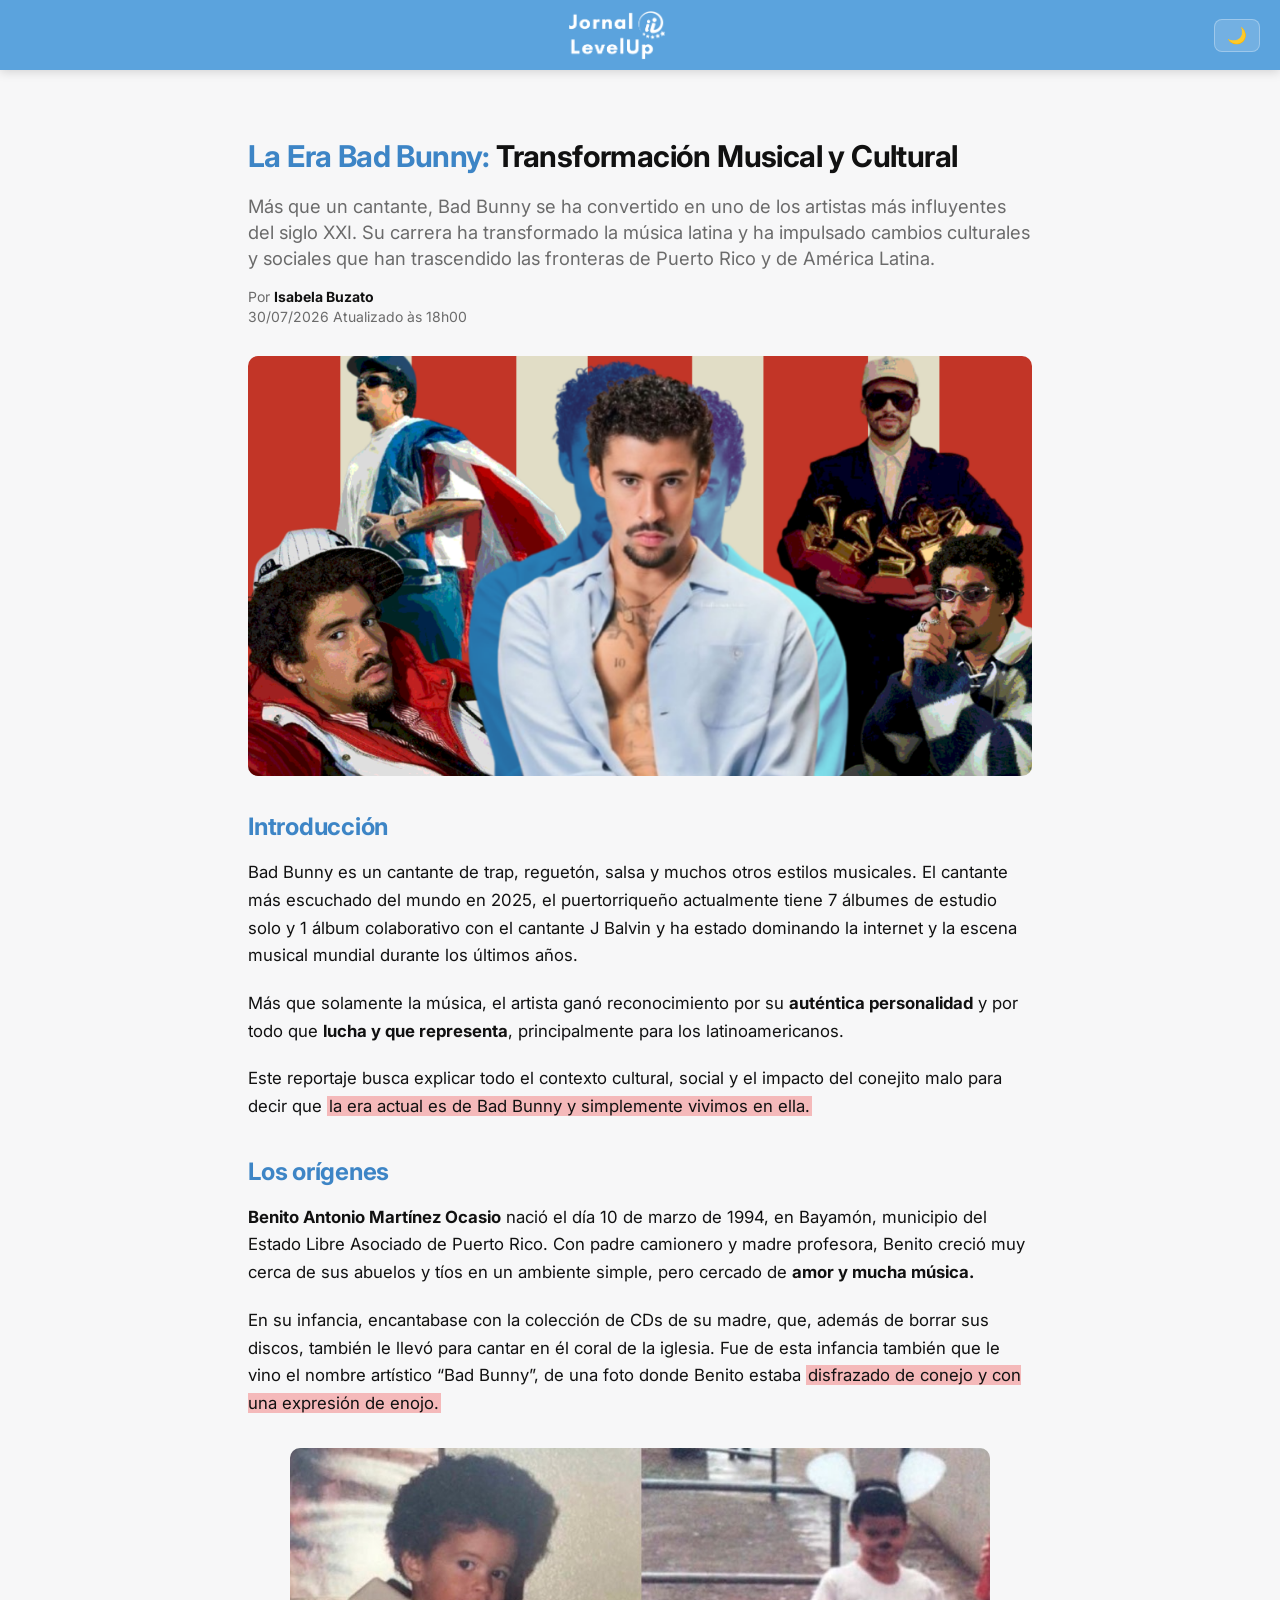
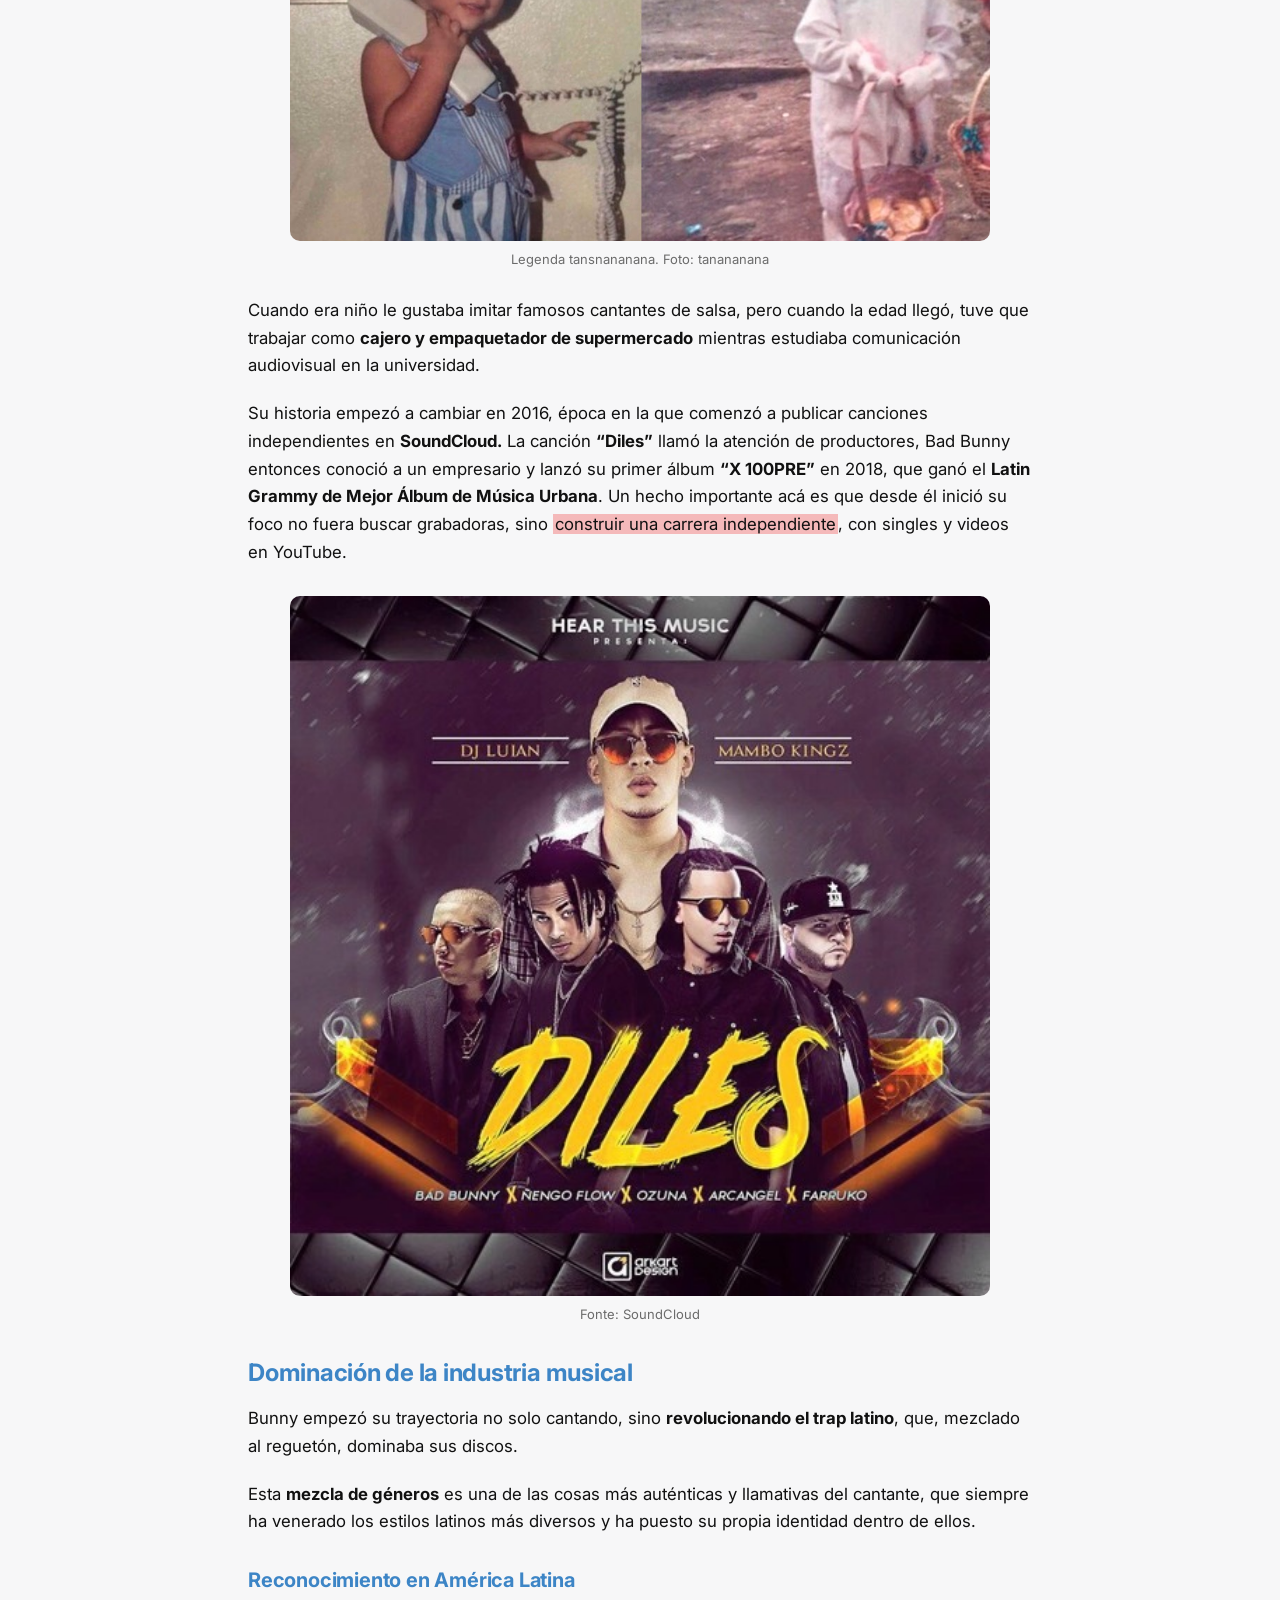
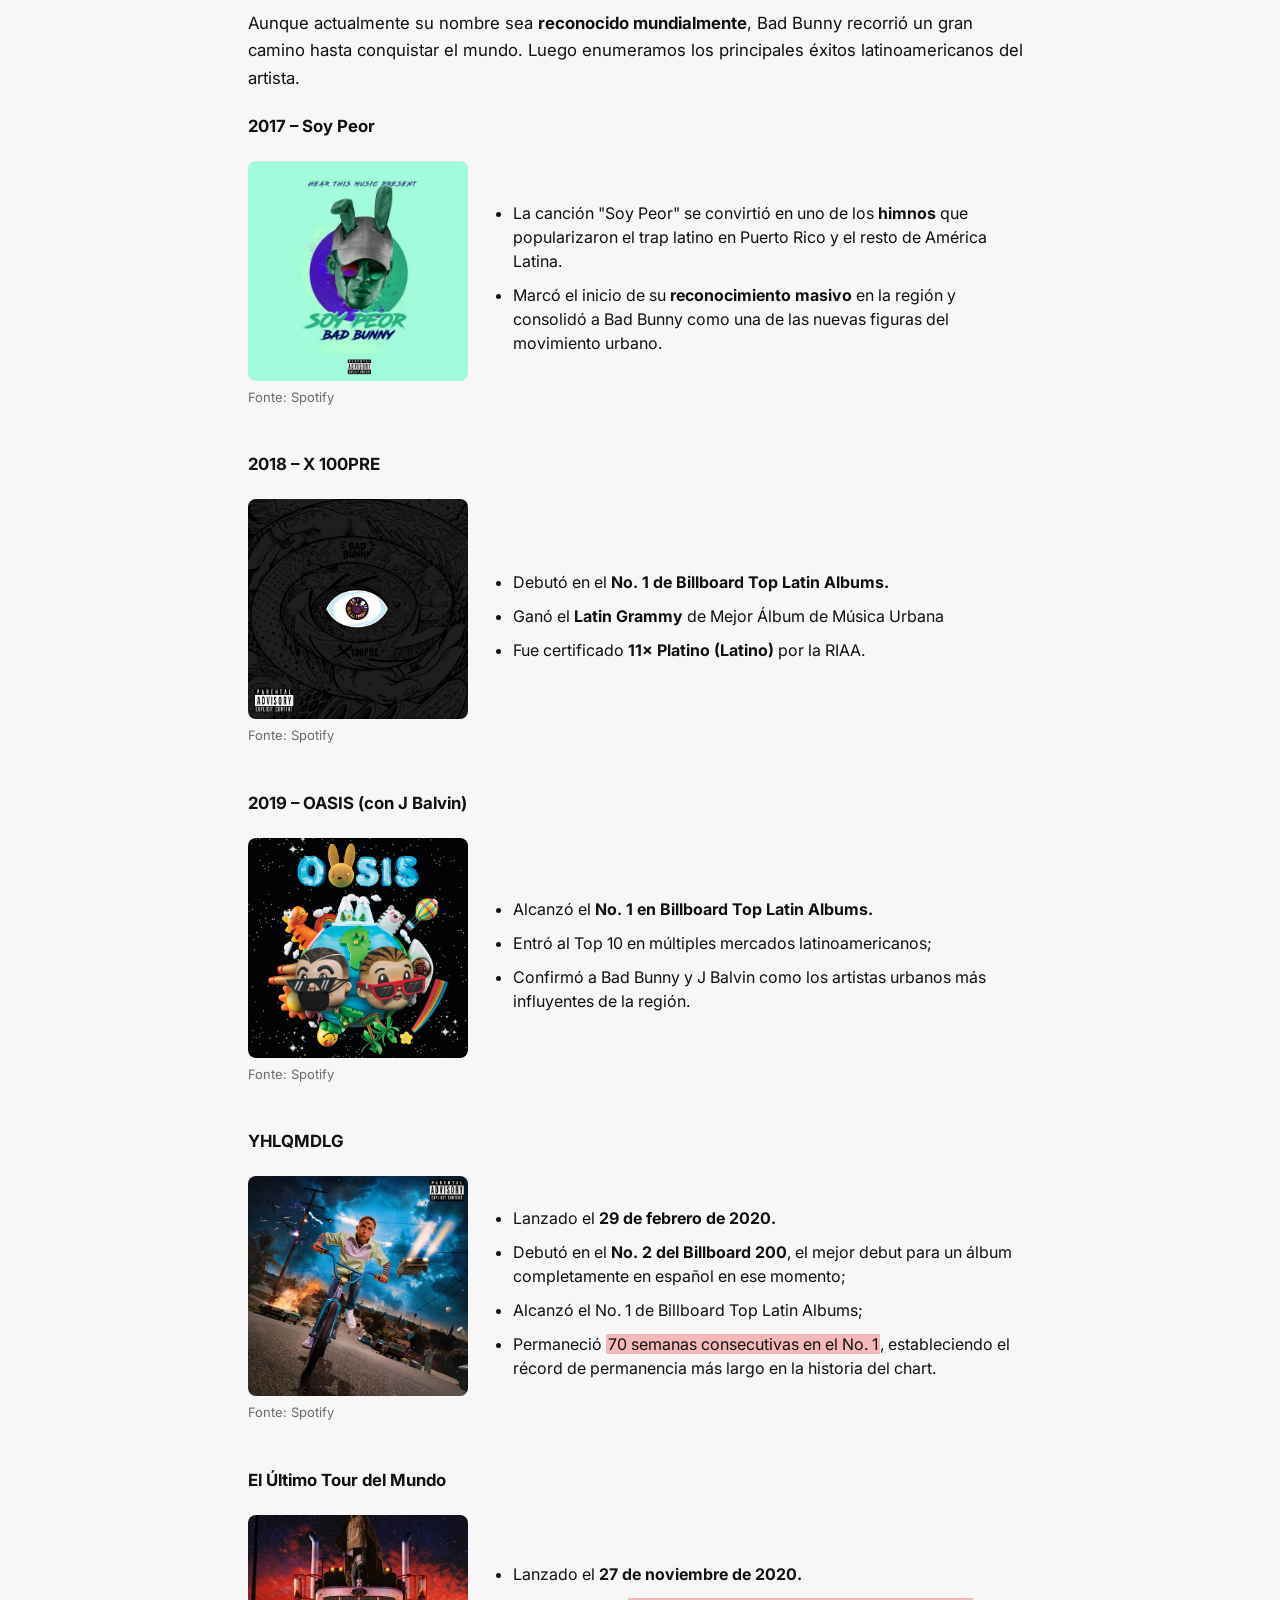
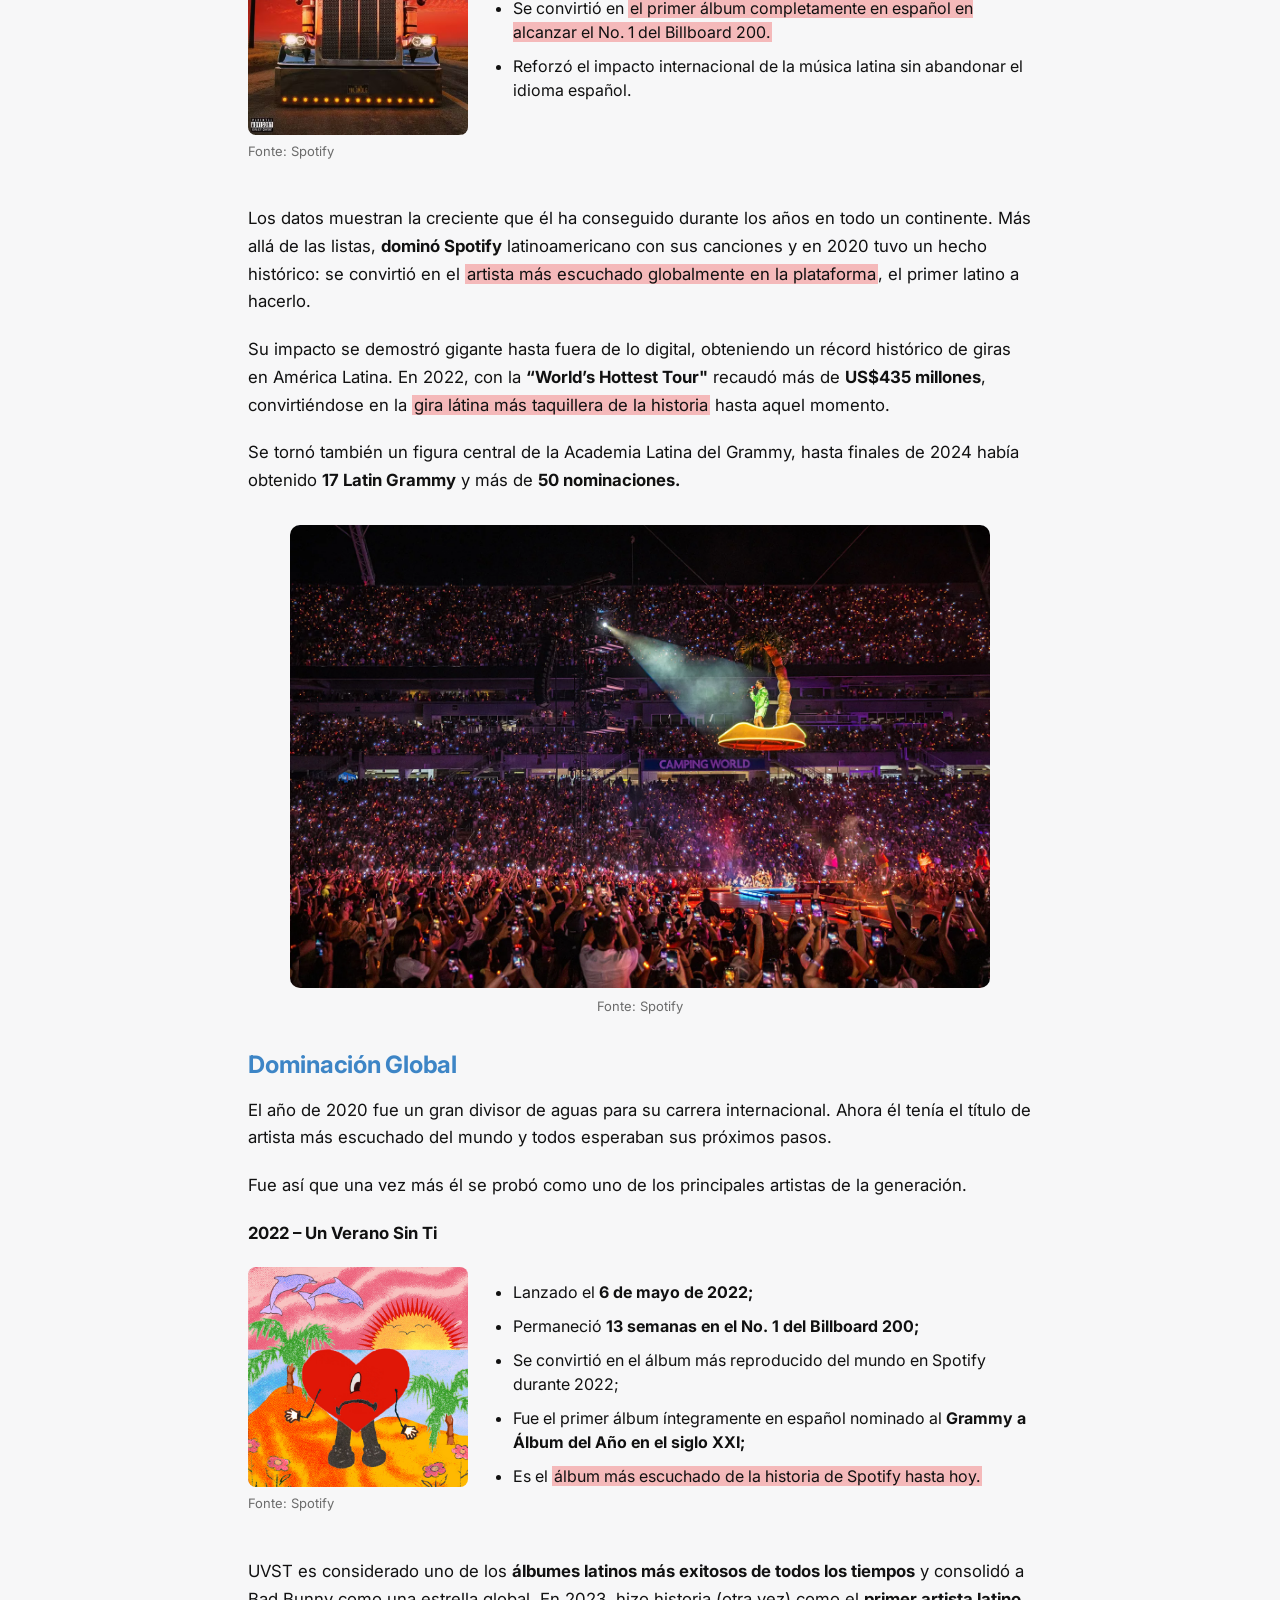
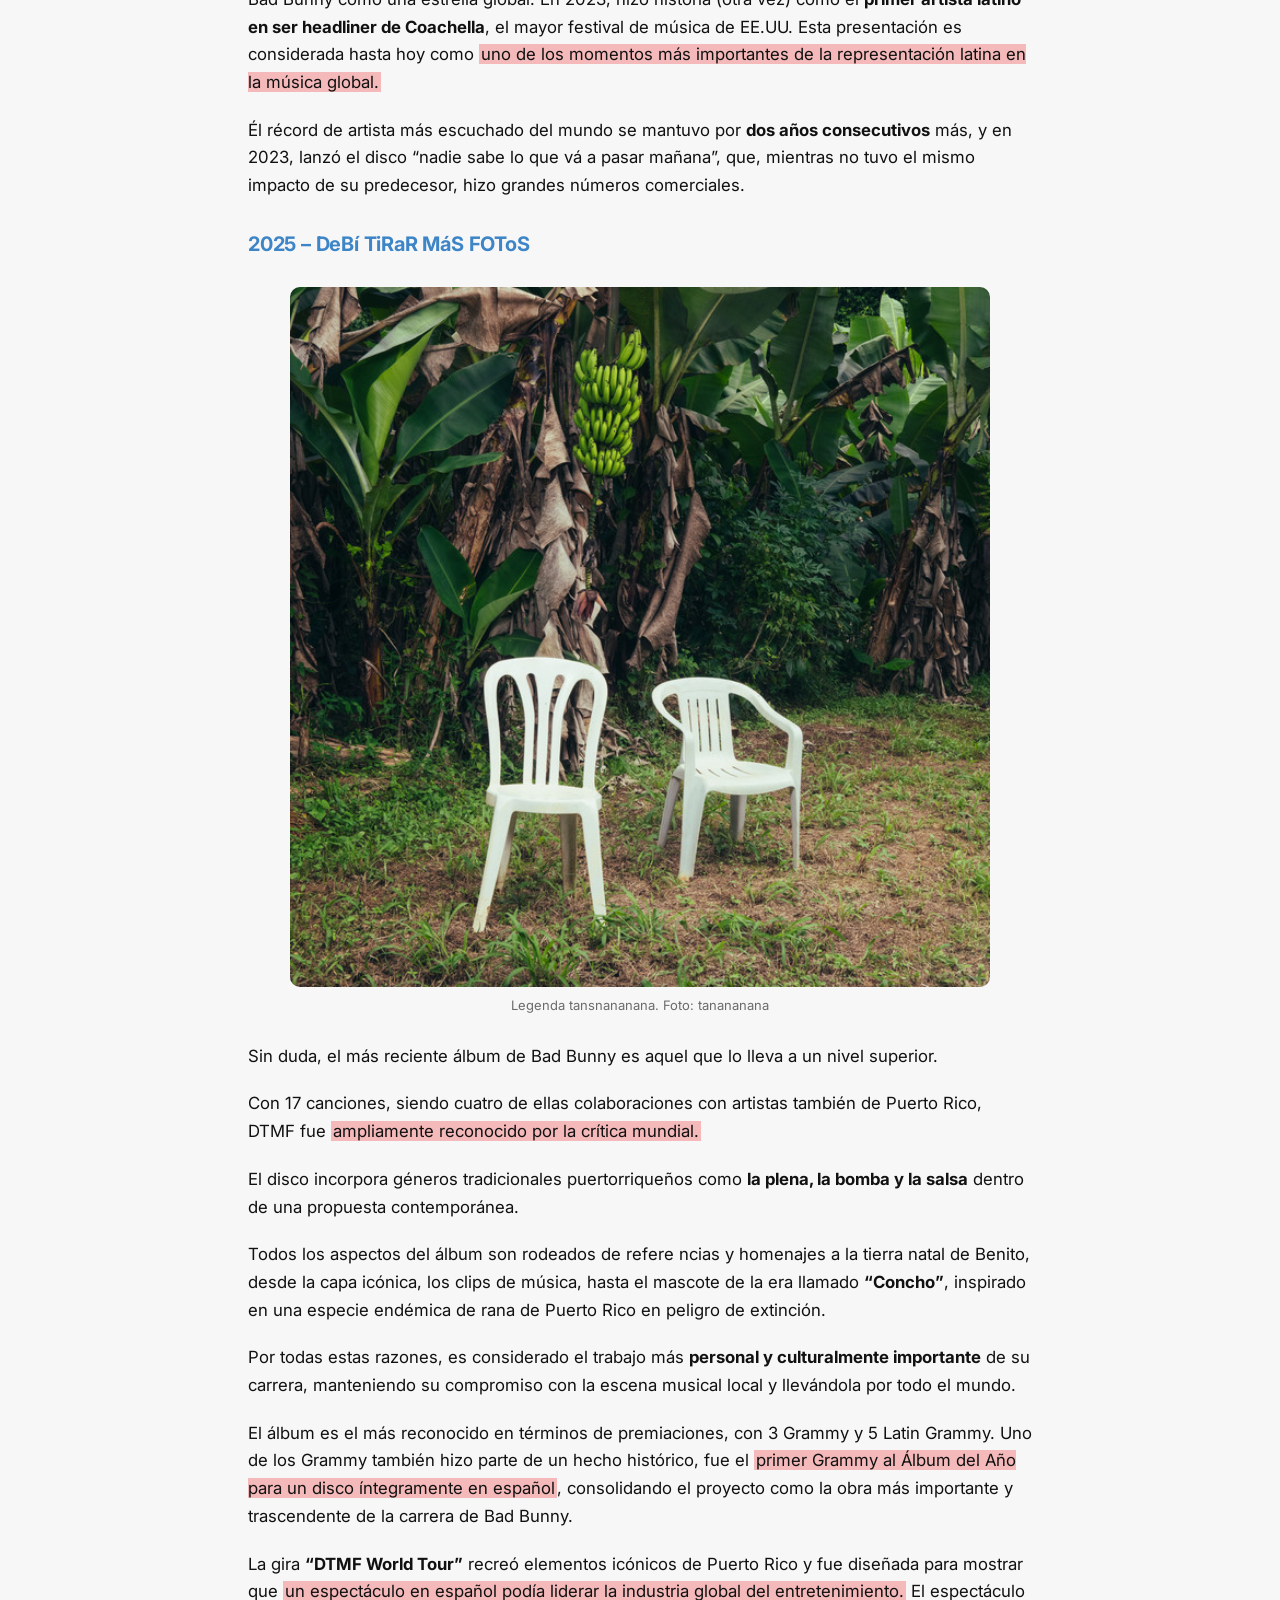
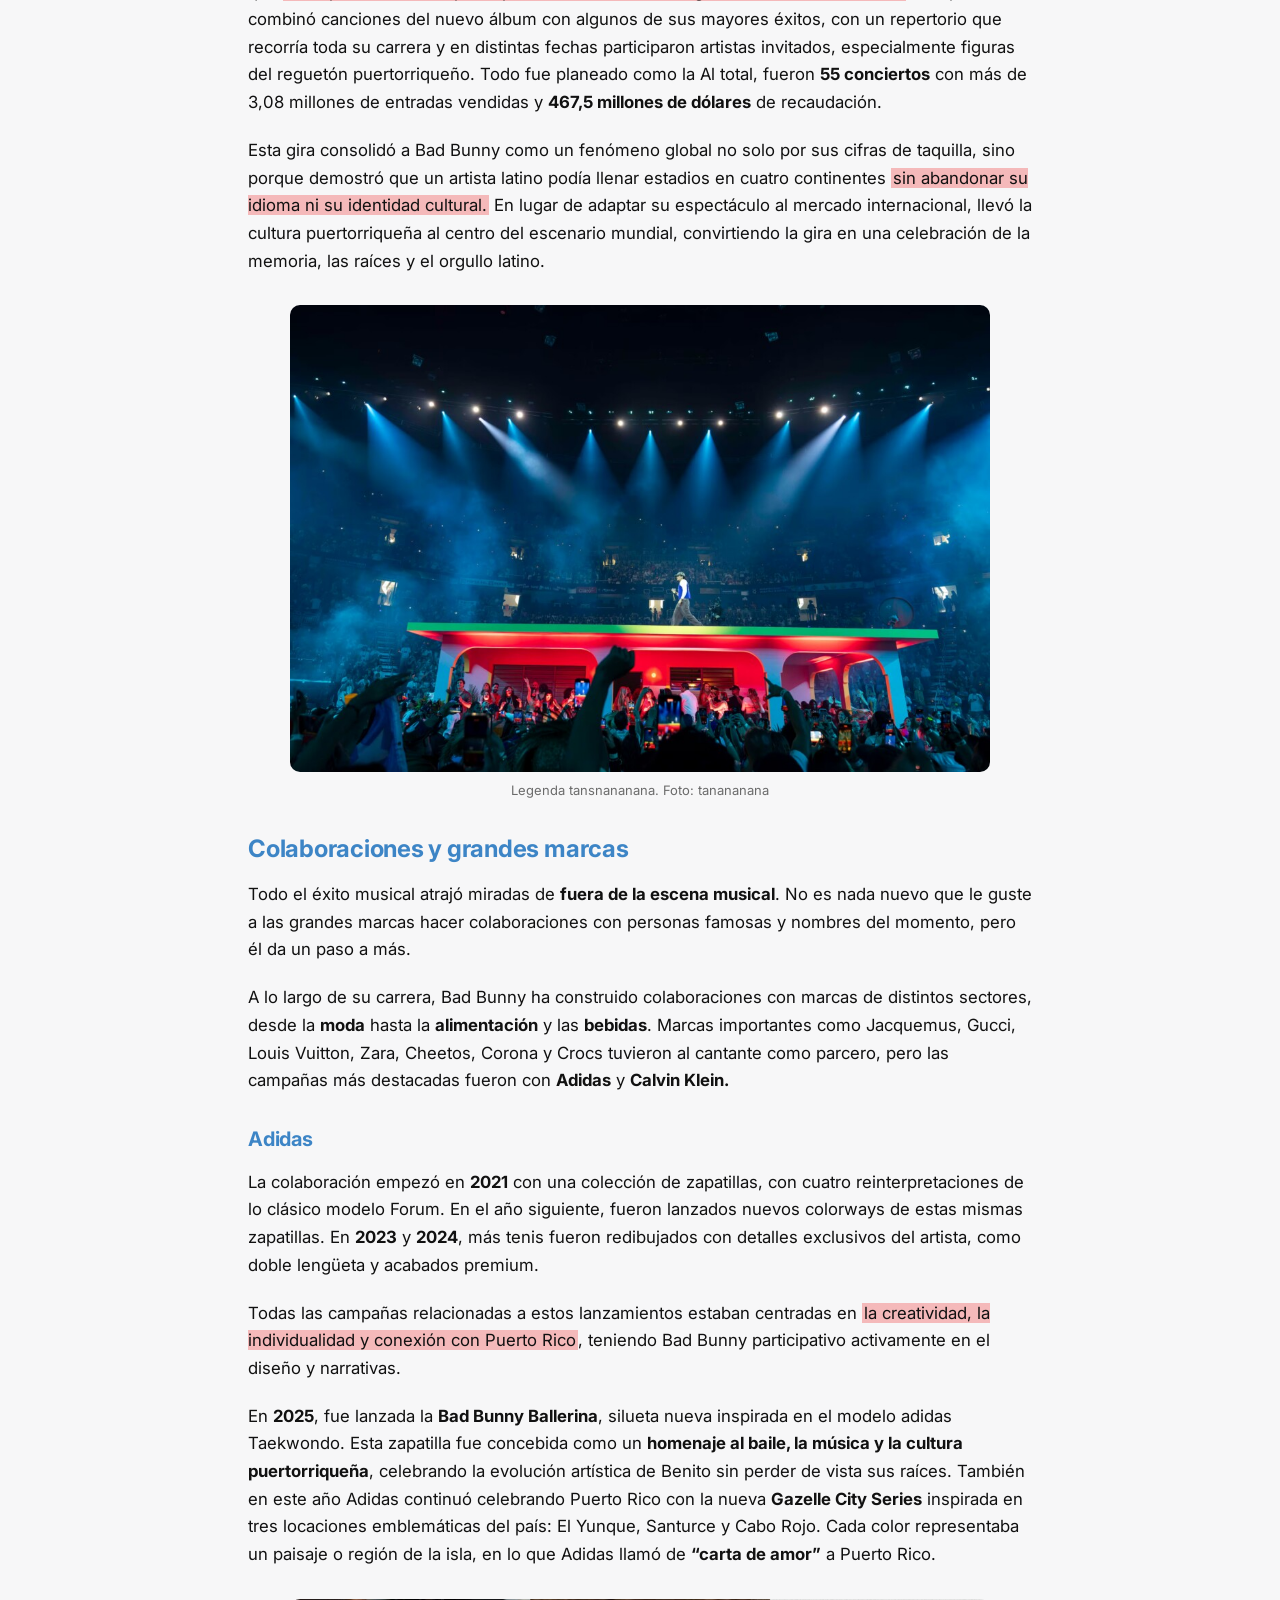
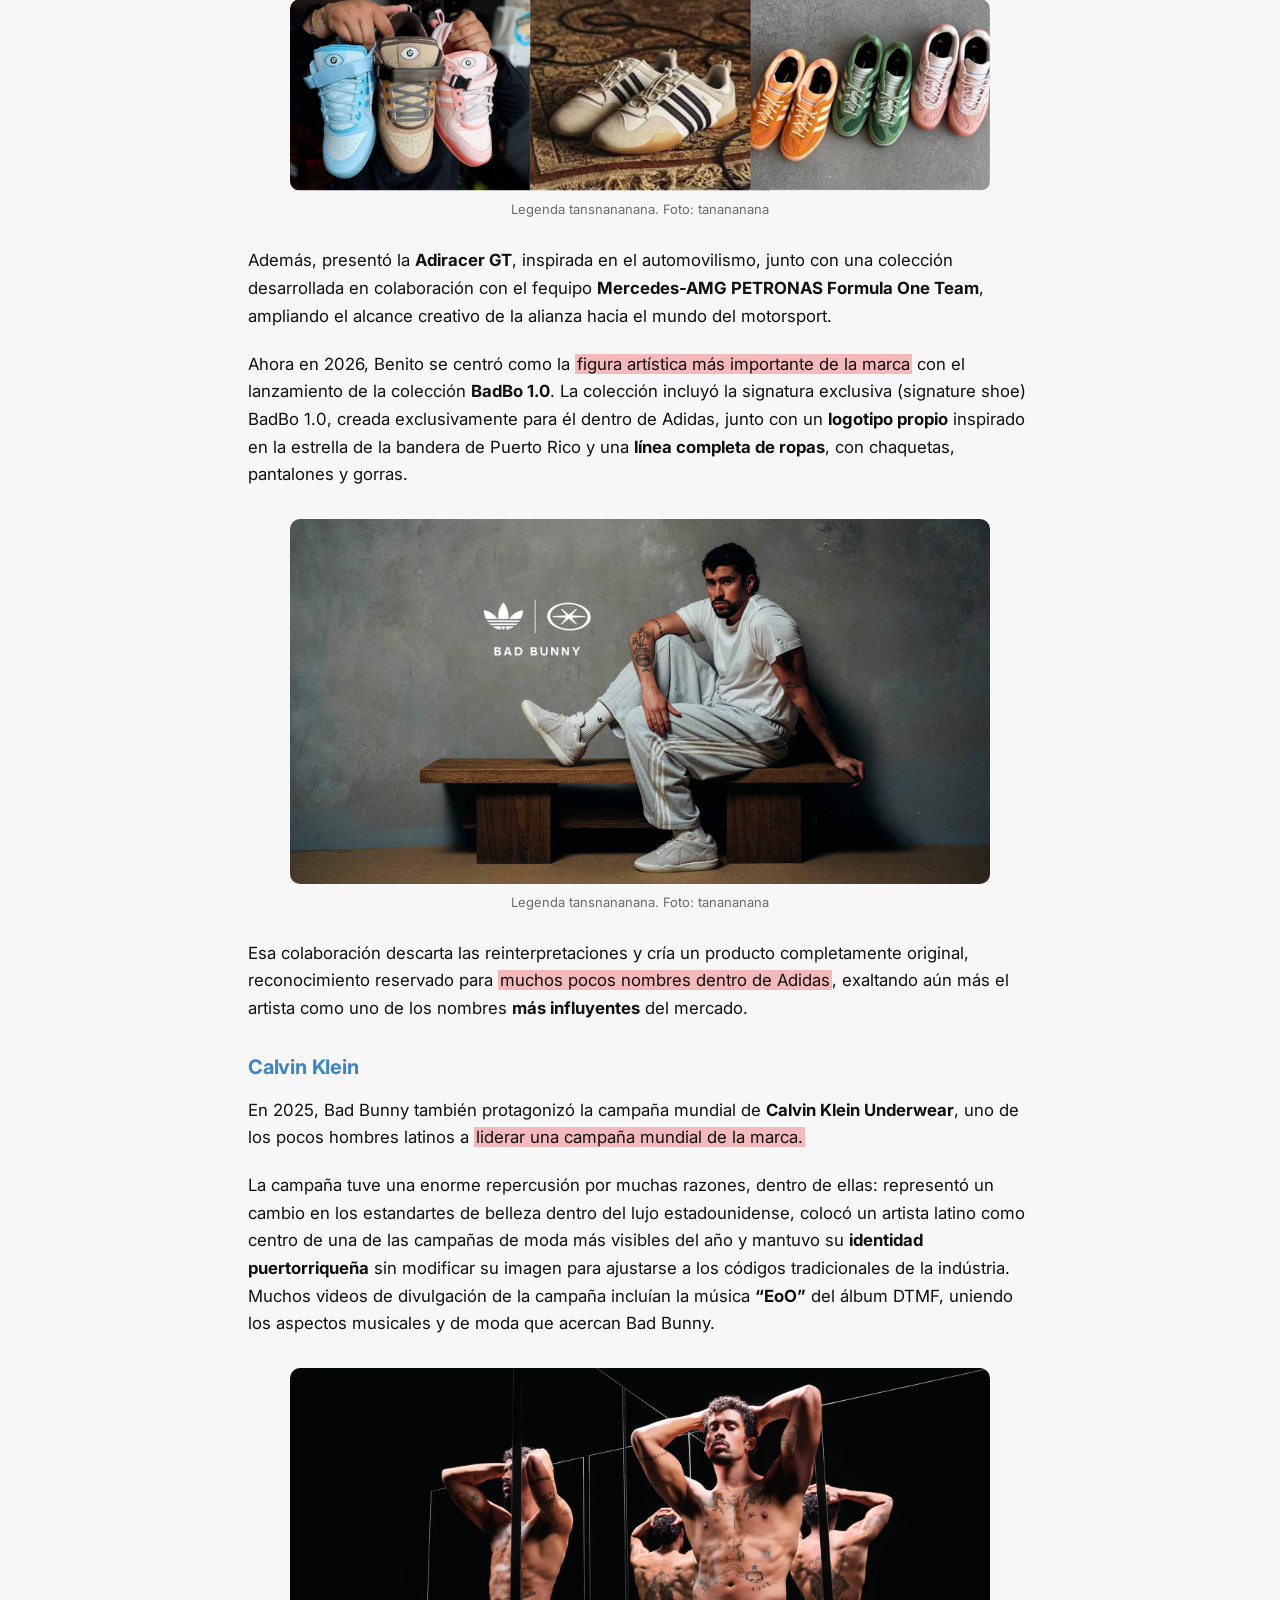
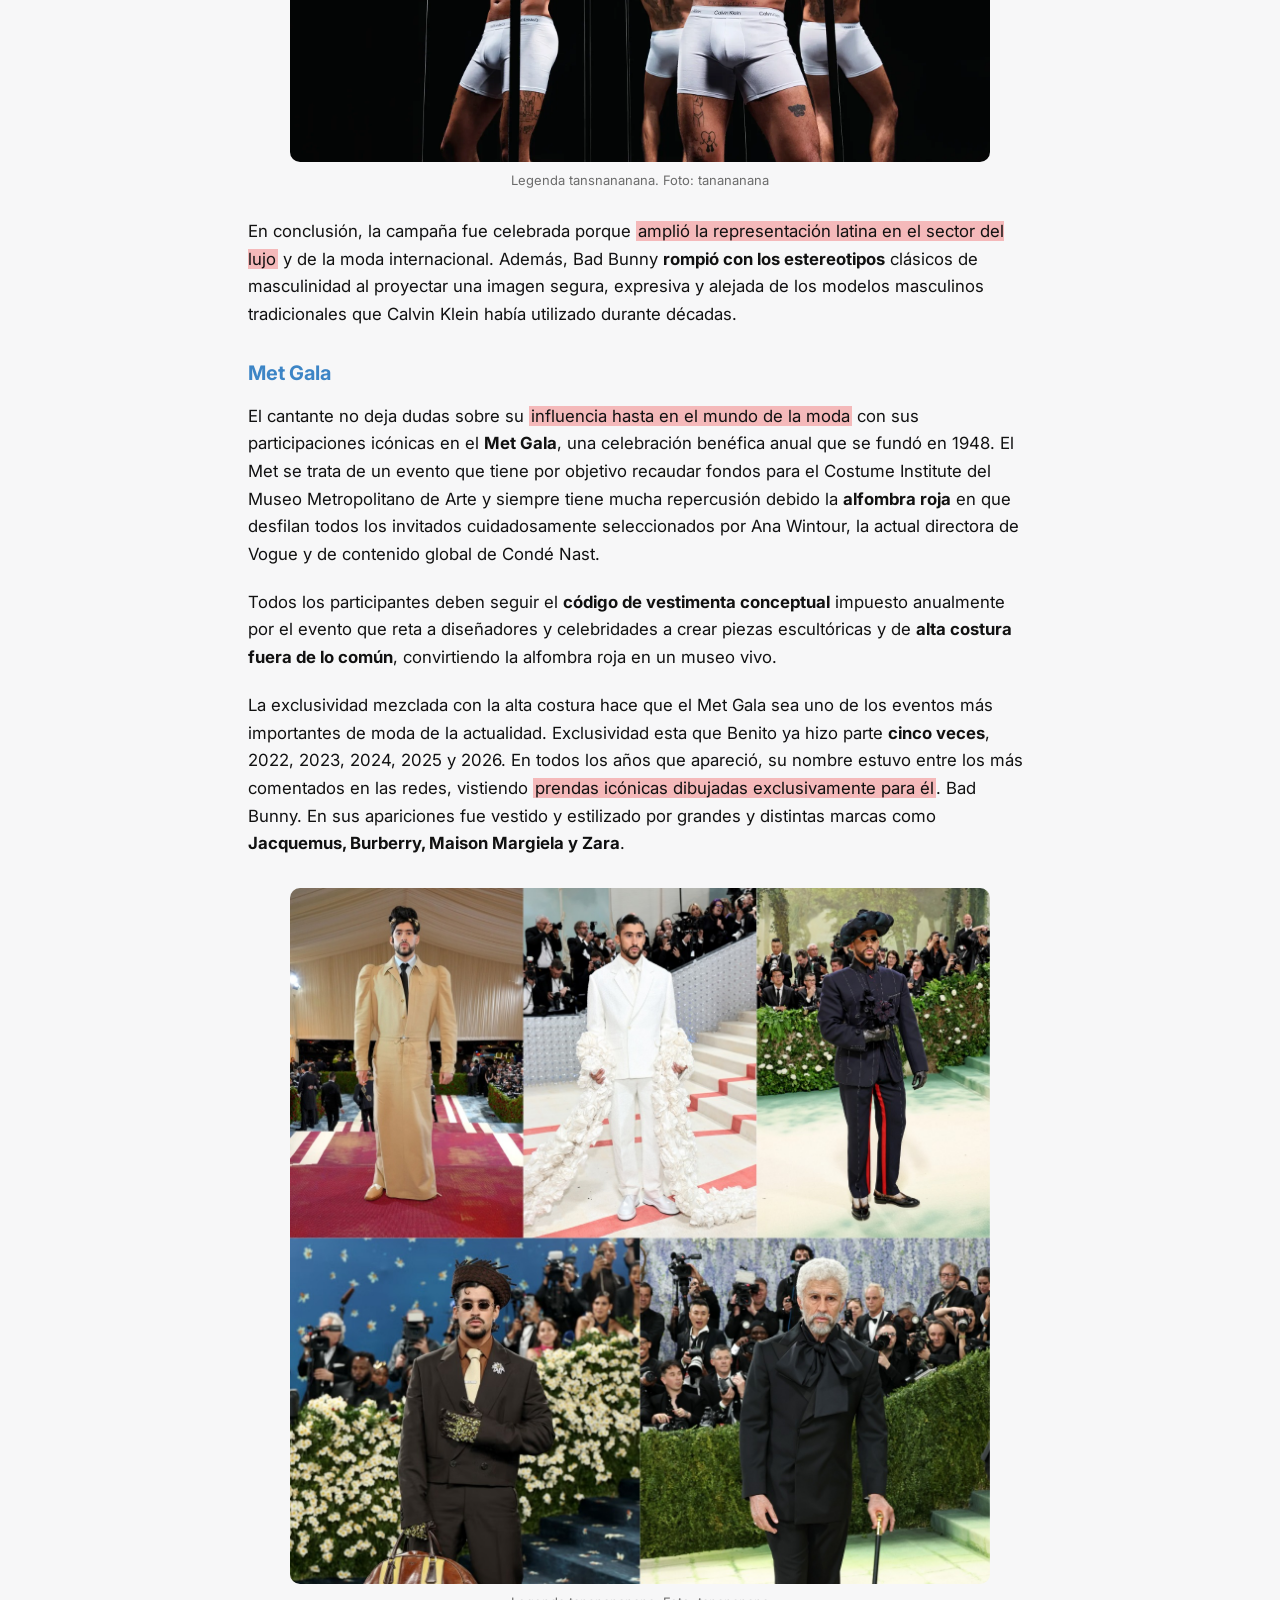
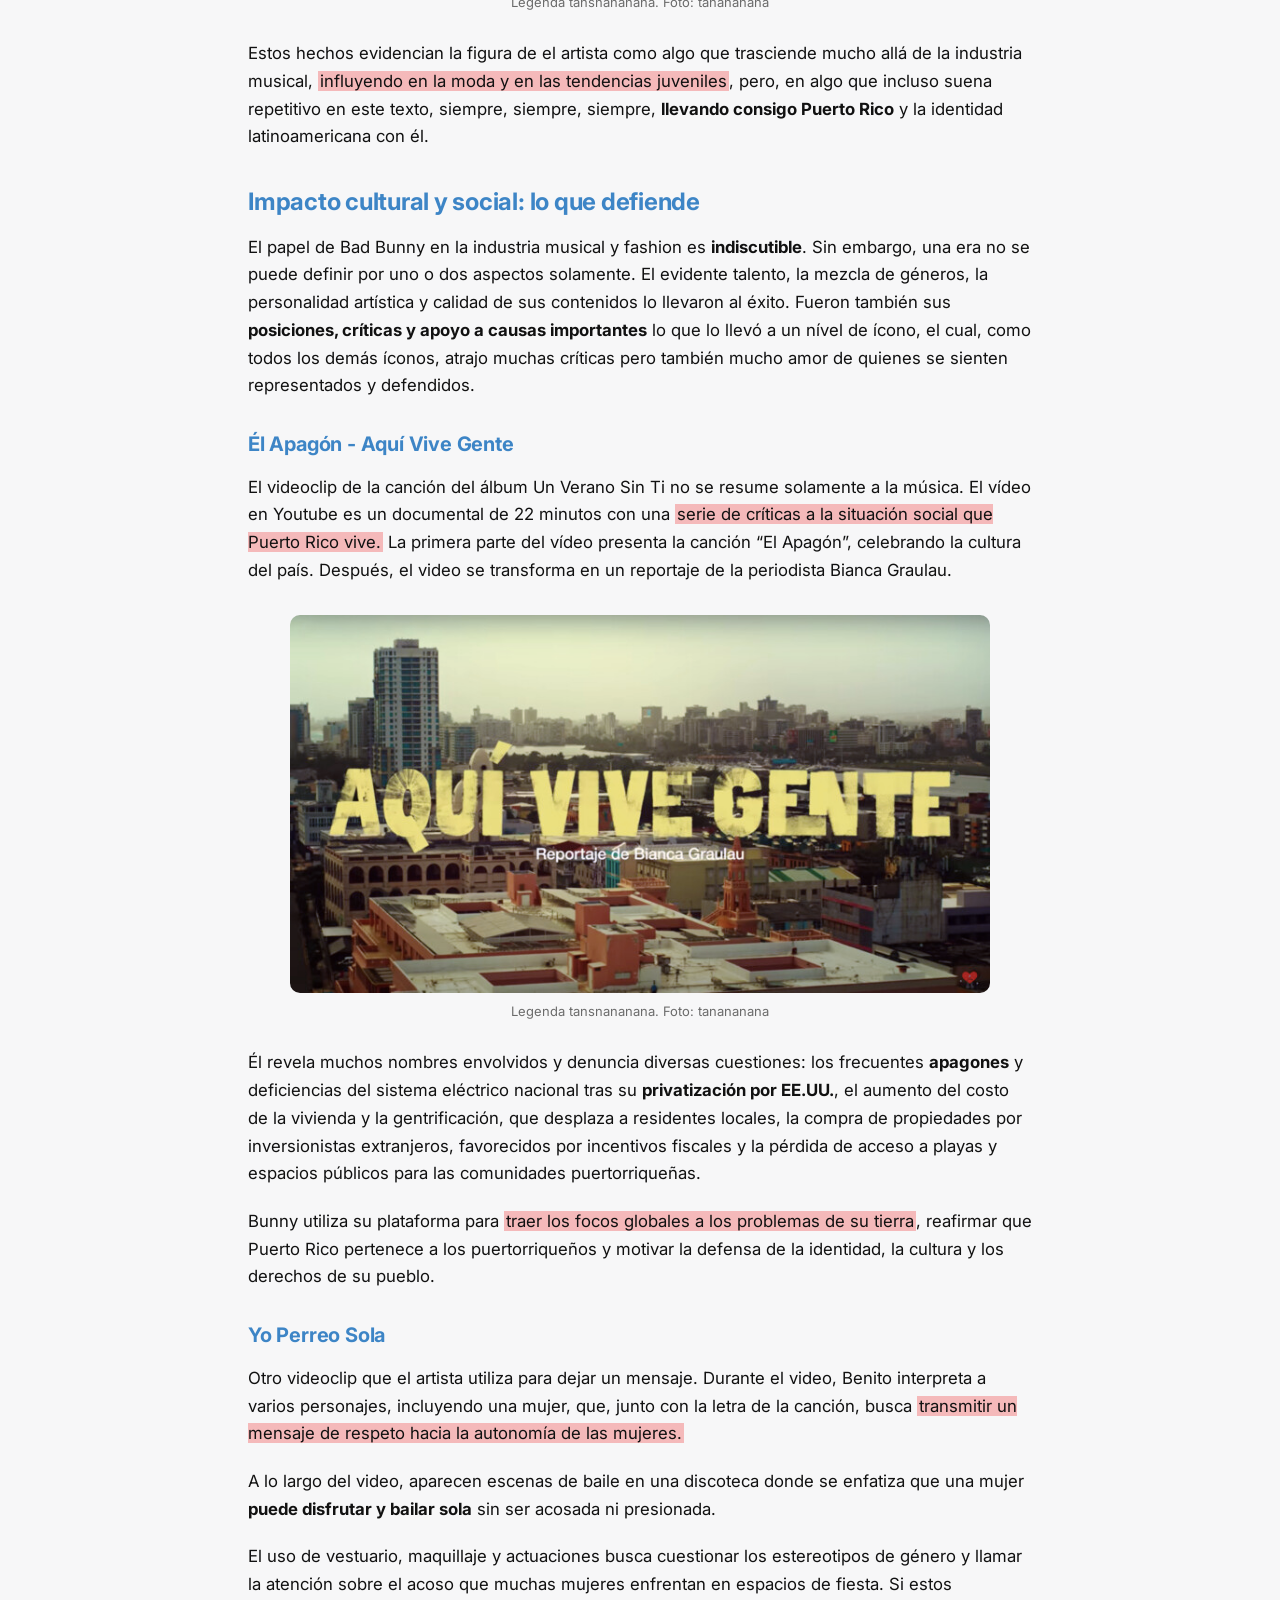
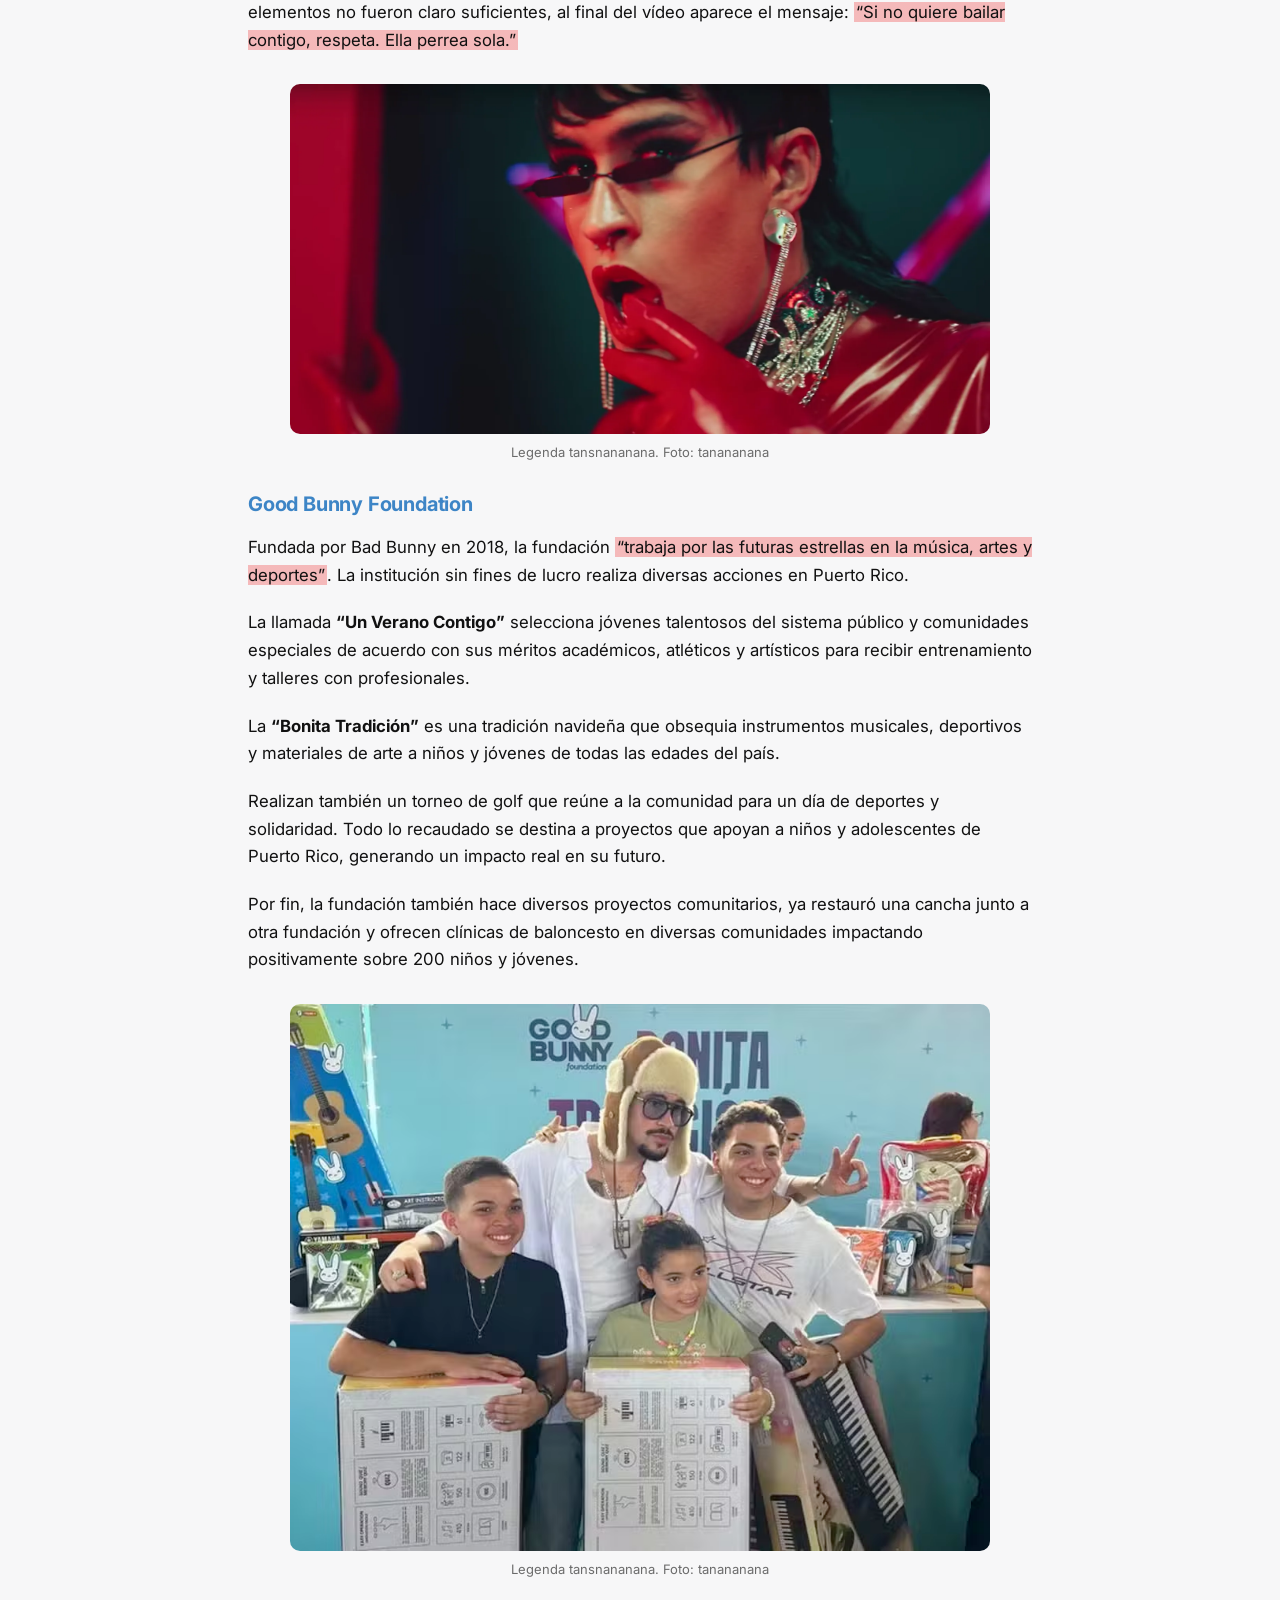
==== commit 1fcd0cf3: "Add files via upload" ====
--- a/index.html
+++ b/index.html
@@ -3,9 +3,9 @@
 <head>
   <meta charset="utf-8" />
   <meta name="viewport" content="width=device-width,initial-scale=1" />
-  <title>Backstage - Grande Reportagem</title>
-
-  <link rel="icon" type="image/png" href="imgs/flavicon.png" />
+  <title>Jornal Level Up</title>
+
+  <link rel="icon" type="image/png" href="imgs/flavicon.png">
 
   <script>
     (function(){ try { if(localStorage.getItem('theme')==='dark') document.documentElement.classList.add('dark'); } catch(e){} })();
@@ -17,16 +17,6 @@
   <header class="header">
     <button class="mobile-menu-btn" aria-label="Abrir menu">☰</button>
 
-    <nav>
-      <div class="nav-links" id="navLinks"> 
-        <div class="subtitle-nav">Edição Especial #1 • MOOCA</div> <a href="index.html">Inicio</a>
-        <a href="editorial.html">Editorial</a>
-        <a href="charge.html">Charge da Edição</a>
-        <a href="expediente.html">Expediente</a>
-        <a href="comoajudar.html">Como Ajudar</a>
-      </div>
-    </nav>
-
     <div class="brand">
       <a href="index.html" class="logo-link" aria-label="Ir para a página inicial">
         <img src="imgs/Logo.png" alt="Jornal Backstage" class="header-logo">
@@ -37,22 +27,20 @@
   </header>
 
   <main class="article">
-    <h1 class="title">La Era Bad Bunny: Transformación Musical y Cultural</h1>
+    <h1 class="title">
+      <span class="title-part-1">La Era Bad Bunny:</span> 
+      <span class="title-part-2">Transformación Musical y Cultural</span>
+    </h1>
     <p class="lead">Más que un cantante, Bad Bunny se ha convertido en uno de los artistas más 
       influyentes del siglo XXI. Su carrera ha transformado la música latina y ha impulsado cambios 
       culturales y sociales que han trascendido las fronteras de Puerto Rico y de América Latina.</p>
 
     <p class="article-info">
-      Por <strong>Isabela Buzato</strong>, Jornal Backstage - São Paulo<br>
-      07/12/2025 Atualizado às 20h00
+      Por <strong>Isabela Buzato</strong><br>
+      30/07/2026 Atualizado às 18h00
     </p>
 
-    <figure class="article-image">
-    <img src="imgs/capa.png" alt="Capa da matéria" class="noticia-img">
-
-    <figcaption>Legenda tansnananana. Foto: tanananana</figcaption>
-
-    </figure>
+    <img src="imgs/capa.png" alt="Capa da matéria" class="noticia-img capa-full">
     
     <h2>Introducción </h2>
 
@@ -106,9 +94,6 @@
 
     <p>Esta <strong>mezcla de géneros</strong> es una de las cosas más auténticas y llamativas del cantante, que siempre ha venerado 
       los estilos latinos más diversos y ha puesto su propia identidad dentro de ellos.</p>
-    
-    <p>É inegável, porém, que o legado de amor, acolhimento e incentivo de Wilma manifesta-se mesmo após sua partida, através de seu filho. Recentemente, aliás, deu nome a um dos mais 
-      recentes e marcantes atos de amor do Padre: A <strong>Biblioteca Wilma Lancellotti.</strong></p>
 
     <h3>Reconocimiento en América Latina</h3>
 
@@ -116,80 +101,96 @@
       hasta conquistar el mundo. Luego enumeramos los principales éxitos latinoamericanos del artista.</p>
 
     <p><strong>2017 – Soy Peor</strong></p>
-    <figure class="article-image">
+    <div class="album-container">
+    <figure class="article-image figure-side">
     <img src="imgs/soypeor.jpg" alt="Capa Soy Peor" class="noticia-img">
 
-    <figcaption>Legenda tansnananana. Foto: tanananana</figcaption>
+    <figcaption>Fonte: Spotify</figcaption>
 
     </figure>
 
     <ul>
       <li>La canción "Soy Peor" se convirtió en uno de los <strong>himnos</strong> que popularizaron el trap 
-        latino en Puerto Rico y el resto de América Latina.</li><br>
+        latino en Puerto Rico y el resto de América Latina.</li>
       <li>Marcó el inicio de su <strong>reconocimiento masivo</strong> en la región y consolidó a Bad Bunny como una de las nuevas 
-        figuras del movimiento urbano.</li><br>
+        figuras del movimiento urbano.</li>
     </ul>
-    
+    </div>
+
+
     <p><strong>2018 – X 100PRE</strong></p>
-    <figure class="article-image">
-    <img src="imgs/soypeor.jpg" alt="Capa Soy Peor" class="noticia-img">
-
-    <figcaption>Legenda tansnananana. Foto: tanananana</figcaption>
+
+    <div class="album-container">
+    <figure class="article-image figure-side">
+    <img src="imgs/x100pre.jpg" alt="Capa x100pre" class="noticia-img">
+
+    <figcaption>Fonte: Spotify</figcaption>
 
     </figure>
 
     <ul>
-      <li>Debutó en el No. 1 de Billboard Top Latin Albums.</li><br>
-      <li>Ganó el Latin Grammy de Mejor Álbum de Música Urbana</li><br>
-      <li>Fue certificado 11× Platino (Latino) por la RIAA.</li><br>
+      <li>Debutó en el <strong>No. 1 de Billboard Top Latin Albums.</strong></li>
+      <li>Ganó el <strong>Latin Grammy</strong> de Mejor Álbum de Música Urbana</li>
+      <li>Fue certificado <strong>11× Platino (Latino)</strong> por la RIAA.</li>
     </ul>
-
-
+    </div>
+
+
+  
     <p><strong>2019 – OASIS (con J Balvin)</strong></p>
-    <figure class="article-image">
-    <img src="imgs/soypeor.jpg" alt="Capa Soy Peor" class="noticia-img">
-
-    <figcaption>Legenda tansnananana. Foto: tanananana</figcaption>
+
+    <div class="album-container">
+    <figure class="article-image figure-side">
+    <img src="imgs/oasis.jpg" alt="Capa Soy Peor" class="noticia-img">
+
+    <figcaption>Fonte: Spotify</figcaption>
 
     </figure>
 
     <ul>
-      <li>Alcanzó el <strong>No. 1 en Billboard Top Latin Albums.</strong></li><br>
+      <li>Alcanzó el <strong>No. 1 en Billboard Top Latin Albums.</strong></li>
       <li>Entró al Top 10 en múltiples mercados latinoamericanos;</li>
-      <li>Confirmó a Bad Bunny y J Balvin como los artistas urbanos más influyentes de la región.</li><br>
+      <li>Confirmó a Bad Bunny y J Balvin como los artistas urbanos más influyentes de la región.</li>
     </ul>
+    </div>
 
     <p><strong>YHLQMDLG</strong></p>
-    <figure class="article-image">
-    <img src="imgs/soypeor.jpg" alt="Capa Soy Peor" class="noticia-img">
-
-    <figcaption>Legenda tansnananana. Foto: tanananana</figcaption>
+
+    <div class="album-container">
+    <figure class="article-image figure-side">
+    <img src="imgs/YHLQMDLG.jpeg" alt="Capa Soy Peor" class="noticia-img">
+
+    <figcaption>Fonte: Spotify</figcaption>
 
     </figure>
 
     <ul>
-      <li>Lanzado el <strong>29 de febrero de 2020.</strong></li><br>
+      <li>Lanzado el <strong>29 de febrero de 2020.</strong></li>
       <li>Debutó en el <strong>No. 2 del Billboard 200</strong>, el mejor debut para un álbum completamente 
-        en español en ese momento;</li><br>
-      <li>Alcanzó el No. 1 de Billboard Top Latin Albums;</li><br>
+        en español en ese momento;</li>
+      <li>Alcanzó el No. 1 de Billboard Top Latin Albums;</li>
       <li>Permaneció <span class="highlight">70 semanas consecutivas en el No. 1</span>, estableciendo el récord de 
-        permanencia más largo en la historia del chart.</li><br>
+        permanencia más largo en la historia del chart.</li>
     </ul>
+    </div>
 
     <p><strong>El Último Tour del Mundo</strong></p>
-    <figure class="article-image">
-    <img src="imgs/soypeor.jpg" alt="Capa Soy Peor" class="noticia-img">
-
-    <figcaption>Legenda tansnananana. Foto: tanananana</figcaption>
+
+    <div class="album-container">
+    <figure class="article-image figure-side">
+    <img src="imgs/el ultimo tour del mundo.avif" alt="Capa Soy Peor" class="noticia-img">
+
+    <figcaption>Fonte: Spotify</figcaption>
 
     </figure>
 
     <ul>
-      <li>Lanzado el <strong>27 de noviembre de 2020.</strong></li><br>
+      <li>Lanzado el <strong>27 de noviembre de 2020.</strong></li>
       <li>Se convirtió en <span class="highlight">el primer álbum completamente en español en alcanzar 
-        el No. 1 del Billboard 200.</span></li><br>
-      <li>Reforzó el impacto internacional de la música latina sin abandonar el idioma español.</li><br>
+        el No. 1 del Billboard 200.</span></li>
+      <li>Reforzó el impacto internacional de la música latina sin abandonar el idioma español.</li>
     </ul>
+    </div>
 
     <p>Los datos muestran la creciente que él ha conseguido durante los años en todo un continente. Más allá 
       de las listas, <strong>dominó Spotify</strong> latinoamericano con sus canciones y en 2020 tuvo un hecho 
@@ -206,7 +207,7 @@
     <figure class="article-image">
     <img src="imgs/worldshottest tour.webp" alt="World Hottest Tour" class="noticia-img">
 
-    <figcaption>Legenda tansnananana. Foto: tanananana</figcaption>
+    <figcaption>Fonte: Spotify</figcaption>
 
     </figure>
 
@@ -218,20 +219,23 @@
     <p>Fue así que una vez más él se probó como uno de los principales artistas de la generación.</p>
 
     <p><strong>2022 – Un Verano Sin Ti</strong></p>
-    <figure class="article-image">
-    <img src="imgs/soypeor.jpg" alt="Capa Soy Peor" class="noticia-img">
-
-    <figcaption>Legenda tansnananana. Foto: tanananana</figcaption>
+
+    <div class="album-container">
+    <figure class="article-image">
+    <img src="imgs/uvst.jpeg" alt="Capa Soy Peor" class="noticia-img">
+
+    <figcaption>Fonte: Spotify</figcaption>
 
     </figure>
 
     <ul>
-      <li>Lanzado el <strong>6 de mayo de 2022;</strong><br>
-      <li>Permaneció <strong>13 semanas en el No. 1 del Billboard 200;</strong></li><br>
-      <li>Se convirtió en el álbum más reproducido del mundo en Spotify durante 2022;</li><br>
-      <li>Fue el primer álbum íntegramente en español nominado al <strong>Grammy a Álbum del Año en el siglo XXI;</strong></li><br>
-      <li>Es el <span class="highlight">álbum más escuchado de la historia de Spotify hasta hoy.</span></li><br>
+      <li>Lanzado el <strong>6 de mayo de 2022;</strong></li>
+      <li>Permaneció <strong>13 semanas en el No. 1 del Billboard 200;</strong></li>
+      <li>Se convirtió en el álbum más reproducido del mundo en Spotify durante 2022;</li>
+      <li>Fue el primer álbum íntegramente en español nominado al <strong>Grammy a Álbum del Año en el siglo XXI;</strong></li>
+      <li>Es el <span class="highlight">álbum más escuchado de la historia de Spotify hasta hoy.</span></li>
     </ul>
+    </div>
 
     <p>UVST es considerado uno de los <strong>álbumes latinos más exitosos de todos los tiempos</strong> y consolidó a Bad Bunny 
       como una estrella global. En 2023, hizo historia (otra vez) como el <strong>primer artista latino en ser headliner de 
@@ -242,149 +246,326 @@
       lanzó el disco “nadie sabe lo que vá a pasar mañana”, que, mientras no tuvo el mismo impacto de su predecesor, hizo 
       grandes números comerciales.</p>
 
-    <p>Sem poder contar com a ajuda que esperavam de órgãos governamentais, uma grande parcela dessa população vulnerável se vê perdida, sem rumo e sem esperança. É logo na rua ao lado, porém, 
-      que se encontra uma porta aberta em meio a tantas fechadas. É na rua Sapucaia, no número 46, que se encontram mãos esticadas <span class="highlight">dispostas a ajudar todos aqueles que 
-      estão caídos.</span></p>
-
-    <h2>A luz no fim do túnel (ou nesse caso, rua)</h2>
-
-    <p>Aberta ao público geral, mas voltada especialmente à população em situação de rua, a Biblioteca Wilma Lancellotti, localizada dentro do Centro Comunitário Santa Dulce dos Pobres, 
-      surgiu como mais um grande ato comunitário liderado pelo padre Júlio Lancellotti, que também direciona inúmeras outras ações sociais pela Mooca. Ela se destaca por ser 
-      a <span class="highlight">1ª biblioteca comunitária do estado de São Paulo</span>, que tem seu nome escolhido em homenagem à mãe do padre por ter sido responsável pela herança de 
-      amor aos livros tão presente na vida de Júlio.</p>
-
-    <p>O espaço foi inaugurado no primeiro dia do mês de agosto deste ano e contou com grande mobilização. Naquela data, diversos moradores de rua, voluntários, o Padre Júlio Lancellotti, 
-      o cardeal Dom Odilo Scherer, Arcebispo Metropolitano de São Paulo e a madrinha Lilia Schwarcz, antropóloga e historiadora, se uniram a diversos veículos de imprensa para dar um início 
-      oficial aos trabalhos da biblioteca. Por enquanto, o horário de funcionamento é de segunda a sexta-feira, das 8h às 12h. Com a participação de mais voluntários, os horários poderão ser 
-      ampliados e flexibilizados para atender cada vez mais pessoas.</p>
-
-    <p>Adentrando o local logo no seu primeiro horário de funcionamento, a agitação de diversos voluntários se movimentando e o som de algumas conversas preenchem os ouvidos dos recém-chegados. 
-      Quem primeiro nos recepciona é <strong>Mariana</strong>, uma jovem mulher que nos conta que está ajudando temporariamente como substituta de outra voluntária que lidera a ordem diária 
-      das atividades ali feitas. Ela logo nos introduz aos demais voluntários que estão trabalhando e fala para que fiquemos à vontade, livre para fotografar, fazer perguntas e andar livremente 
-      pelo espaço.</p>
-
-    <p>Ao subir os primeiros degraus que dão acesso à biblioteca, o cheiro de livros novos infesta o olfato: uma parede extensa ao lado direito começa com janelas de vitrais dominando o 
-      espaço mais alto, enquanto a parte mais baixa é tomada por estantes que, por sua vez, são tomadas por livros. O lado esquerdo reserva mais estantes e uma grande escrivaninha, que, 
-      naquele momento, abriga duas bibliotecárias praticamente escondidas pelos livros espalhados frente a elas e pelo resto da bancada. O meio do espaço fica destinado às mesas e cadeiras, 
-      e, ao longe, alguns quadros e esculturas se destacam na parede dos fundos. Antes que seja possível explorar o total do espaço, somos questionados por uma das pessoas ali presentes sobre 
-      o propósito da nossa visita.</p>
-
-    <figure class="article-image">
-    <img src="imgs/grande.reportagem/grande.reportagem.imagem3.jpg" alt="Observadores" class="noticia-img">
-
-    <figcaption>As portas da biblioteca são abertas a todos - Foto: Mariana Manojo</figcaption>
-
-    </figure>
+    <h3>2025 – DeBí TiRaR MáS FOToS</h3>
+
+    <figure class="article-image">
+    <img src="imgs/dtmf.jpeg" alt="Capa Soy Peor" class="noticia-img">
+
+    <figcaption>Legenda tansnananana. Foto: tanananana</figcaption>
+
+    </figure>
+
+    <p>Sin duda, el más reciente álbum de Bad Bunny es aquel que lo lleva a un nivel superior.</p>
+
+    <p>Con 17 canciones, siendo cuatro de ellas colaboraciones con artistas también de Puerto Rico, 
+      DTMF fue <span class="highlight">ampliamente reconocido por la crítica mundial.</span></p>
+
+    <p>El disco incorpora géneros tradicionales puertorriqueños como <strong>la plena, la bomba y la salsa</strong> 
+      dentro de una propuesta contemporánea. </p>
+
+    <p>Todos los aspectos del álbum son rodeados de refere	ncias y homenajes a la tierra natal de Benito, 
+      desde la capa icónica, los clips de música, hasta el mascote de la era llamado <strong>“Concho”</strong>, 
+      inspirado en una especie endémica de rana de Puerto Rico en peligro de extinción.</p>
    
-    <p>Conversamos então com <strong>Regina Castilho</strong>, uma das bibliotecárias voluntárias que logo se dispõe a nos explicar um pouco mais sobre a história e organização do projeto. 
-      Ela nos conta que o acervo da biblioteca já conta com 8 mil livros que foram <strong>doados</strong>, sendo 4 mil deles à disposição do público e os outros 4 mil destinados à reserva. 
-      Esses livros foram cautelosamente catalogados por um grupo de seis bibliotecárias voluntárias (incluindo ela) e formam um catálogo que será organizado pelo sistema 
-      <strong>Sophia Biblioteca</strong>, o mesmo utilizado pela Biblioteca Nacional.</p>
+    <p>Por todas estas razones, es considerado el trabajo más <strong>personal y culturalmente importante</strong> de su carrera, 
+      manteniendo su compromiso con la escena musical local y llevándola por todo el mundo.</p>
       
-    <p>A divisão é feita pelos títulos mais conhecidos, como religião, política e literatura — esta última possuindo um espaço maior no acervo. Nas estantes, também, há prateleiras dedicadas 
-      exclusivamente a livros em espanhol, devido a quantidade de imigrantes e moradores de ruas que vêm de países onde esse é o idioma oficial. É justamente falando sobre os livros que a 
-      bibliotecária compartilha algo que a surpreendeu:</p>
-    
-    <p><i>"Tem muitas pessoas que vem, mesmo moradores de rua, que se interessam por assuntos de filosofia, psicologia. De vez em quando, temos algumas surpresas, o pessoal chega e pede 
-      livros da área de ciências sociais. São pessoas que de repente foram para a rua porque entraram no mundo das drogas, ficaram perdidos, sem família e acabam indo para a rua. Mas são 
-      muitas pessoas que têm formação.”</i></p>
-    
-    <p>Essas aspas talvez ajudem a responder um dos principais questionamentos acerca desse projeto grandioso: <strong>Por que uma biblioteca?</strong></p>
-
-    <p>Ao ser indagado exatamente por essa pergunta, Padre Júlio responde com outro questionamento: <strong>“E por que não?”</strong></p>
-
-    <h2>Mas então, por que uma biblioteca?</h2>
-
-    <p>Fato é que as sementes da ideia surgiram depois que o Padre Júlio Lancellotti observou que as pessoas em situação de rua demonstravam sempre muito interesse pela literatura 
-      quando ele recebia livros de doação em seus projetos sociais e deixava-os disponíveis para as pessoas nos momentos do café da manhã que distribuía todos os dias, ali mesmo, 
-      no local que deu espaço à biblioteca. O sacerdote acredita no impacto social e intelectual dos livros para as pessoas, e diz que as bibliotecas são lugares que 
-      <span class="highlight">têm poder para a transformação de vidas de toda uma sociedade</span>, não só de pessoas em situação de vulnerabilidade e diz que essa sua nova iniciativa 
-      é um gesto de inclusão e respeito.</p>
-
-    <p><i>“As pessoas têm acesso a bibliotecas, acesso a cinema, acesso a teatro. Eles (moradores de rua) também têm o direito de ter esses acessos garantidos.”</i></p>
-    
-    <p>Sempre que está prestando ajuda a essas pessoas, o padre veste por cima de seus trajes habituais um avental, sendo um de seus favoritos aquele que estampa a frase 
-      <strong>"Não ferir quem te feriu”</strong>, inspirada no livro "Toque as feridas", de Tomáš Halík. Esse livro diz que Cristo se deixa encontrar especialmente nas pessoas 
-      feridas, marginalizadas ou quebradas e que tocar nessas feridas é tocar o próprio Cristo.</p>
-
-    <p>Baseado nos ensinamentos dessa literatura, pode-se dizer que Julio Lancellotti está constantemente em contato com Cristo. Em um mundo onde a política e a sociedade escolhem 
-      exatamente quem observar e quem ignorar, <span class="highlight">ele se faz diferente através de sua fé e princípios.</span> Há mais de 30 anos, quando a concepção da 
-      Biblioteca Wilma Lancellotti ainda estava longe de surgir, Lancellotti já lutava contra a invisibilidade dos moradores de rua e pelos direitos dessas mesmas pessoas. 
-      Não à toa, existem diversos outros projetos que transformaram e continuam transformando toda uma comunidade local.</p>
-
-    <p>No bairro da Mooca, representando o movimento da Pastoral Povo da Rua e formando parcerias com instituições como o SESI-SP (Serviço Social da Indústria de São Paulo), ele foi 
-      um dos responsáveis pela inauguração do <strong>Projeto Conviver-SP</strong>, que tem como principal objetivo alfabetizar e letrar pessoas em situação de rua e oferecer maior 
-      acolhimento e oportunidades a elas. Foi criado também o <strong>Ateliê Santa Rosa de Lima</strong>, espaço dedicado a capacitar essas pessoas na produção de artesanato. Além disso, 
-      uma academia foi inaugurada também recentemente, em uma iniciativa que funcionará como uma extensão do CAPS (Centro de Atenção Psicossocial), para que dependentes químicos em tratamento 
-      pelo governo sejam direcionados gratuitamente para atividades físicas.</p>
-
-    <p>Todas essas e outras iniciativas comunitárias do bairro, em conjunto, trabalham para trazer humanidade e visibilidade para uma parcela extremamente esquecida e invisibilizada da 
-      população. São projetos que <strong>tocam as feridas</strong>, que, segundo Tomáš Halík, são exatamente onde a fé se torna autêntica.</p>
-
-    <p>É justamente por conta dessa humanidade e visibilidade que a Biblioteca Wilma Lancellotti busca <span class="highlight">estender o horizonte dessas pessoas para muito além das altas 
-      estantes preenchidas de livros.</span> Assim como mencionado previamente, é ali que continua acontecendo a distribuição de café da manhã todos os dias, às 8h, realizada pessoalmente 
-      pelo padre Júlio com a ajuda de diversos outros voluntários.</p>
-
-    <p>Na parte dos fundos existe um depósito destinado ao <strong>armazenamento de doações</strong> que incluem livros, roupas, sapatos e kits de higiene, que são distribuídos de acordo 
-      com pedidos de pessoas que necessitem. Perpendicular às estantes de livro, há uma bancada com <strong>três computadores conectados à internet</strong> para que os moradores de rua 
-      possam acessá-la. Além disso, as instalações contam com uma sala destinada a atendimento psicológico e social, onde as pessoas em situação de rua recebem apoio de psicólogos e auxílio 
-      na busca por emprego e emissão de documentos.</p>
-    
-    <p><i>“Eles (moradores de rua) vem aqui, eles ficam aqui, ficam no computador, eles falam com as famílias pelo computador. Falam com a filha, falam com a mãe, eles usam o telefone daqui 
-      para falar com a família [...] Eu resolvo documentos, eu vou no Descomplica*, porque às vezes eles recebem abono, ou o abono está bloqueado, aí eles não sabem ir lá, ou vai e não dá 
-      certo. Chego lá, já dá certo. Como eu sou da ONG, eles me informam direitinho o que está acontecendo. Alguns são encaminhados para trabalho. A Hida (voluntária que toma conta do Centro 
-      Comunitário onde fica a biblioteca) prepara o currículo deles, ela tem um cadastro de empresas aqui.”</i> Explica a assistente social <strong>Lúcia Vasconcelos</strong>, que atua durante 
-      todos os dias da semana na biblioteca.</p>
-
-    <p class="article-info">*O Descomplica SP é um programa da Prefeitura de São Paulo que centraliza mais de 350 serviços públicos municipais, estaduais e federais em unidades físicas 
-      espalhadas pela cidade. O objetivo é simplificar o acesso aos serviços, reduzindo a burocracia e o tempo de atendimento. As unidades oferecem tanto atendimentos presenciais quanto 
-      o "Descomplica Digital", um espaço para aprender e acessar serviços eletrônicos.</p>
-
-    <p>A essencialidade de ajudar quem precisa, e não somente com aquilo julgado como o básico necessário, é constantemente explicada e ressaltada por todos os nomes que rondam a biblioteca. 
-      Todos os seres humanos precisam obrigatoriamente suprir necessidades básicas que permitam que possamos continuar a <strong>sobreviver</strong>, mas, o significado do verbo viver abraça 
-      muito mais do que isso. Todos os ajudados pelo projeto precisam de roupas, comida, água, sapatos, um local onde se deitar e descansar. Porém, precisam também de acolhimento, atenção, 
-      afeto, humanidade e acesso à cultura, ao lazer, à educação e ao conhecimento. A primeira parte, compõe o alimento do corpo, enquanto a segunda, conforme Padre Júlio costuma dizer, 
-      compõem o <strong>alimento da alma.</strong></p>
-
-    <p><i>“É muito necessário uma biblioteca que tem livros, que tem computadores abertos para que eles aprendam, ou para aqueles que já sabem, de toda maneira, possam navegar na internet, 
-      nessas informações que boa parte dos brasileiros e brasileiras têm acesso e eles não. Isso tudo é muito importante para a formação dessas pessoas e para que elas possam, se esse for 
-      o desejo delas, sair da condição de moradores de rua, que sabemos que é uma condição tão dura, que produz tanta invisibilidade, com as pessoas não as observando, não as vendo.”</i> 
-      Disse a madrinha da biblioteca e acadêmica <strong>Lilia Schwarcz</strong>, ao ser perguntada sobre a importância de iniciativas como 
-      a que ela apadrinhou. </p>
-
-    <figure class="article-image">
-    <img src="imgs/grande.reportagem/grande.reportagem.imagem4.jpg" alt="Observadores" class="noticia-img">
-
-    <figcaption>Na parede dos fundos da biblioteca, escultura da Santa Dulce dos Pobre, lembrada pela ajuda aos pobres e necessitados - Foto: Eduardo Amâncio</figcaption>
-
-    </figure>  
-    
-    <h2>Onde o futuro encontra abrigo</h2>
-
-    <p>Nesses quase 3 meses desde a sua abertura, a Biblioteca Wilma Lancellotti recebeu e continua recebendo todos os dias inúmeras pessoas com as mais diversas histórias. 
-      Famílias completas, com crianças que buscam livros infantis, pessoas que algum dia já tiveram tudo e hoje buscam apenas um escape, pessoas cansadas que querem transformar 
-      suas próprias realidades. O dia a dia no local é extremamente corrido e movimentado, com a presença sempre de muitos voluntários, moradores de rua e outros moradores do bairro.</p>
-
-    <p>Ao abrir portas que acolhem quem sempre às encontrou fechadas, o lado humano se reorganiza. É entre estantes, manhãs barulhentas, conversas acolhedoras e até mesmo entre 
-      telas de computadores, que nasce esperança. Esperança de recomeçar, de voltar a pertencer e lembrar que a vida tem valores que vão muito além de apenas a sobrevivência.</p>
-
-    <p>Histórias e falas como as de Vanessa e José Henrique <strong>ainda</strong> não viraram livros, mas, com toda certeza, são palavras com poder de ecoar por muito tempo na consciência de todos 
-      aqueles que virem seus olhares para aqueles que passam despercebidos. A jornada por uma sociedade mais igualitária é árdua e lenta, e, por isso, espera-se que a Biblioteca não se 
-      seja um caso isolado, mas sim um passo dado rumo a um futuro que, apesar de distante, constrói-se todos os dias, em cada gesto, em cada café, em cada página.</p>
-
-    <p>A Biblioteca Wilma Lancellotti existe para provar que transformar o mundo não exige apenas uma grandeza inalcançável — exige <strong>presença, persistência e amor.</strong> É um farol para 
-      quem caminha muitas vezes no escuro e um lembrete para toda a sociedade de que dignidade não se negocia, se garante. Que cultura é direito, não luxo. Que enxergar o próximo é 
-      também uma forma de se enxergar muito melhor.</p>
-
-    <p>Que iniciativas como essa se multipliquem, se fortaleçam e inspirem novas mãos a se estenderem. Porque, enquanto houver um livro aberto, um copo servido com cuidado e alguém disposto a 
-      escutar e cuidar, haverá chance de mudança. E, para muitos que chegam até ela cansados de lutar contra o vento, a biblioteca se torna exatamente isso: o lugar onde, pela primeira vez 
-      em muito tempo, é possível acreditar que vale a pena não desistir — <strong>mesmo que venha vento na direção contrária.</strong></p>
-    
-    <div class="btn-container"><a class="btn" href="comoajudar.html#biblioteca-wilma-lancellotti">Clique para ajudar a Biblioteca Wilma Lancellotti</a></div>
+    <p>El álbum es el más reconocido en términos de premiaciones, con 3 Grammy y 5 Latin Grammy. Uno de los Grammy también 
+      hizo parte de un hecho histórico, fue el <span class="highlight">primer Grammy al Álbum del Año para un disco íntegramente 
+      en español</span>, consolidando el proyecto como la obra más importante y trascendente de la carrera de Bad Bunny.</p>
+    
+    <p>La gira <strong>“DTMF World Tour”</strong> recreó elementos icónicos de Puerto Rico y fue diseñada para mostrar 
+      que <span class="highlight">un espectáculo en español podía liderar la industria global del entretenimiento.</span> 
+      El espectáculo combinó canciones del nuevo álbum con algunos de sus mayores éxitos, con un repertorio que recorría toda su 
+      carrera y en distintas fechas participaron artistas invitados, especialmente figuras del reguetón puertorriqueño. Todo fue planeado 
+      como la  Al total, fueron <strong>55 conciertos</strong> con más de 3,08 millones de entradas vendidas y <strong>467,5 millones de dólares</strong> 
+      de recaudación.</p>
+    
+    <p>Esta gira consolidó a Bad Bunny como un fenómeno global no solo por sus cifras de taquilla, sino porque demostró que un artista latino 
+      podía llenar estadios en cuatro continentes <span class="highlight">sin abandonar su idioma ni su identidad cultural.</span> En lugar 
+      de adaptar su espectáculo al mercado internacional, llevó la cultura puertorriqueña al centro del escenario mundial, convirtiendo la 
+      gira en una celebración de la memoria, las raíces y el orgullo latino.</p>
+
+    <figure class="article-image">
+    <img src="imgs/dtmf.jpg" alt="Capa Soy Peor" class="noticia-img">
+
+    <figcaption>Legenda tansnananana. Foto: tanananana</figcaption>
+
+    </figure>
+
+    <h2>Colaboraciones y grandes marcas</h2>
+
+    <p>Todo el éxito musical atrajó miradas de <strong>fuera de la escena musical</strong>. No es nada nuevo que le guste a las grandes marcas 
+      hacer colaboraciones con personas famosas y nombres del momento, pero él da un paso a más.</p>
+
+    <p>A lo largo de su carrera, Bad Bunny ha construido colaboraciones con marcas de distintos sectores, desde la <strong>moda</strong> hasta 
+      la <strong>alimentación</strong> y las <strong>bebidas</strong>. Marcas importantes como Jacquemus, Gucci, Louis Vuitton, Zara, Cheetos, 
+      Corona y Crocs tuvieron al cantante como parcero, pero las campañas más destacadas fueron con <strong>Adidas</strong> y <strong>Calvin Klein.</strong></p>
+
+    <h3>Adidas</h3>
+    
+    <p>La colaboración empezó en <strong>2021</strong> con una colección de zapatillas, con cuatro reinterpretaciones de lo clásico modelo Forum. 
+      En el año siguiente, fueron lanzados nuevos colorways de estas mismas zapatillas. En <strong>2023</strong> y <strong>2024</strong>, más tenis 
+      fueron redibujados con detalles exclusivos del artista, como doble lengüeta y acabados premium.</p>
+
+    <p>Todas las campañas relacionadas a estos lanzamientos estaban centradas en <span class="highlight">la creatividad, la individualidad y 
+      conexión con Puerto Rico</span>, teniendo Bad Bunny participativo activamente en el diseño y narrativas.</p>
+
+    <p>En <strong>2025</strong>, fue lanzada la <strong>Bad Bunny Ballerina</strong>, silueta nueva inspirada en el modelo adidas Taekwondo. Esta zapatilla fue concebida como 
+      un <strong>homenaje al baile, la música y la cultura puertorriqueña</strong>, celebrando la evolución artística de Benito sin perder de vista sus raíces.  También en este 
+      año Adidas continuó celebrando Puerto Rico con la nueva <strong>Gazelle City Series</strong> inspirada en tres locaciones emblemáticas del país: El Yunque, Santurce y Cabo 
+      Rojo. Cada color representaba un paisaje o región de la isla, en lo que Adidas llamó de <strong>“carta de amor”</strong> a Puerto Rico. </p>
+
+    <figure class="article-image">
+    <img src="imgs/adidas_badbunny.png" alt="Capa Soy Peor" class="noticia-img">
+
+    <figcaption>Legenda tansnananana. Foto: tanananana</figcaption>
+
+    </figure>
+
+    <p>Además, presentó la <strong>Adiracer GT</strong>, inspirada en el automovilismo, junto con una colección desarrollada en colaboración con el 
+      fequipo <strong>Mercedes-AMG PETRONAS Formula One Team</strong>, ampliando el alcance creativo de la alianza hacia el mundo del motorsport.</p>
+
+    <p>Ahora en 2026, Benito se centró como la <span class="highlight">figura artística más importante de la marca</span> con el lanzamiento de la colección <strong>BadBo 1.0</strong>. 
+      La colección incluyó la signatura exclusiva (signature shoe) BadBo 1.0, creada exclusivamente para él dentro de Adidas, junto con un <strong>logotipo propio</strong> 
+      inspirado en la estrella de la bandera de Puerto Rico y una <strong>línea completa de ropas</strong>, con chaquetas, pantalones y gorras.</p>
+
+    <figure class="article-image">
+    <img src="imgs/badbo_adidas.jpg" alt="Capa Soy Peor" class="noticia-img">
+
+    <figcaption>Legenda tansnananana. Foto: tanananana</figcaption>
+
+    </figure>
+
+    <p>Esa colaboración descarta las reinterpretaciones y cría un producto completamente original, reconocimiento reservado 
+      para <span class="highlight">muchos pocos nombres dentro de Adidas</span>, exaltando aún más el artista como uno de los nombres <strong>más influyentes</strong> del mercado.</p>
+
+    <h3>Calvin Klein</h3>
+    
+    <p>En 2025, Bad Bunny también protagonizó la campaña mundial de <strong>Calvin Klein Underwear</strong>, uno de los pocos 
+      hombres latinos a <span class="highlight">liderar una campaña mundial de la marca.</span></p>
+
+    <p>La campaña tuve una enorme repercusión por muchas razones, dentro de ellas: representó un cambio en los estandartes de belleza dentro del lujo estadounidense, 
+      colocó un artista latino como centro de una de las campañas de moda más visibles del año y mantuvo su <strong>identidad puertorriqueña</strong> sin modificar su 
+      imagen para ajustarse a los códigos tradicionales de la indústria. Muchos videos de divulgación de la campaña incluían la música <strong>“EoO”</strong> del álbum DTMF, 
+      uniendo los aspectos musicales y de moda que acercan Bad Bunny.</p>
+
+    <figure class="article-image">
+    <img src="imgs/calvinklein.webp" alt="Capa Soy Peor" class="noticia-img">
+
+    <figcaption>Legenda tansnananana. Foto: tanananana</figcaption>
+
+    </figure>
+
+    <p>En conclusión, la campaña fue celebrada porque <span class="highlight">amplió la representación latina en el sector del lujo</span> y de la moda internacional. Además, 
+      Bad Bunny <strong>rompió con los estereotipos</strong> clásicos de masculinidad al proyectar una imagen segura, expresiva y alejada de los modelos masculinos tradicionales 
+      que Calvin Klein había utilizado durante décadas.</p>
+
+    <h3>Met Gala</h3>
+
+    <p>El cantante no deja dudas sobre su <span class="highlight">influencia hasta en el mundo de la moda</span> con sus participaciones icónicas en 
+      el <strong>Met Gala</strong>, una celebración benéfica anual que se fundó en 1948. El Met se trata de un evento que tiene por objetivo recaudar 
+      fondos para el Costume Institute del Museo Metropolitano de Arte y siempre tiene mucha repercusión debido la <strong>alfombra roja</strong> en que 
+      desfilan todos los invitados cuidadosamente seleccionados por Ana Wintour, la actual directora de Vogue y de contenido global de Condé Nast.</p>
+
+    <p>Todos los participantes deben seguir el <strong>código de vestimenta conceptual</strong> impuesto anualmente por el evento que reta a diseñadores y 
+      celebridades a crear piezas escultóricas y de <strong>alta costura fuera de lo común</strong>, convirtiendo la alfombra roja en un museo vivo.</p>
+
+    <p>La exclusividad mezclada con la alta costura hace que el Met Gala sea uno de los eventos más importantes de moda de la actualidad. Exclusividad 
+      esta que Benito ya hizo parte <strong>cinco veces</strong>, 2022, 2023, 2024, 2025 y 2026. En todos los años que apareció, su nombre estuvo entre 
+      los más comentados en las redes, vistiendo <span class="highlight">prendas icónicas dibujadas exclusivamente para él</span>. Bad Bunny. En sus 
+      apariciones fue vestido y estilizado por grandes y distintas marcas como <strong>Jacquemus, Burberry, Maison Margiela y Zara</strong>.</p>
+
+    <figure class="article-image">
+    <img src="imgs/MET_GALA.jpeg" alt="Capa Soy Peor" class="noticia-img">
+
+    <figcaption>Legenda tansnananana. Foto: tanananana</figcaption>
+
+    </figure>
+
+    <p>Estos hechos evidencian la figura de el artista como algo que trasciende mucho allá de la industria musical, <span class="highlight">influyendo 
+      en la moda y en las tendencias juveniles</span>, pero, en algo que incluso suena repetitivo en este texto, siempre, siempre, siempre, 
+      <strong>llevando consigo Puerto Rico</strong> y la identidad latinoamericana con él.</p>
+
+    <h2>Impacto cultural y social: lo que defiende</h2>
+
+    <p>El papel de Bad Bunny en la industria musical y fashion es <strong>indiscutible</strong>. Sin embargo, una era no se puede definir por uno o 
+      dos aspectos solamente. El evidente talento, la mezcla de géneros, la personalidad artística y calidad de sus contenidos lo llevaron al éxito. 
+      Fueron también sus <strong>posiciones, críticas y apoyo a causas importantes</strong> lo que lo llevó a un nível de ícono, el cual, como todos 
+      los demás íconos, atrajo muchas críticas pero también mucho amor de quienes se sienten representados y defendidos.</p>
+
+    <h3>Él Apagón - Aquí Vive Gente</h3>
+
+    <p>El videoclip de la canción del álbum 	Un Verano Sin Ti no se resume solamente a la música. El vídeo en Youtube es un documental de 22 minutos 
+      con una <span class="highlight">serie de críticas a la situación social que Puerto Rico vive.</span> La primera parte del vídeo presenta la 
+      canción “El Apagón”, celebrando la cultura del país. Después, el video se transforma en un reportaje de la periodista Bianca Graulau. </p>
+
+    <figure class="article-image">
+    <img src="imgs/el apagon.jpg" alt="Capa Soy Peor" class="noticia-img">
+
+    <figcaption>Legenda tansnananana. Foto: tanananana</figcaption>
+
+    </figure>
+
+    <p>Él  revela muchos nombres envolvidos y denuncia diversas cuestiones: los frecuentes <strong>apagones</strong> y deficiencias del 
+      sistema eléctrico nacional tras su <strong>privatización por EE.UU.</strong>, el aumento del costo de la vivienda y la gentrificación, que desplaza a residentes locales, 
+      la compra de propiedades por inversionistas extranjeros, favorecidos por incentivos fiscales y la pérdida de acceso a playas y espacios públicos para las comunidades puertorriqueñas.</p>
+
+    <p>Bunny utiliza su plataforma para <span class="highlight">traer los focos globales a los problemas de su tierra</span>, reafirmar que Puerto Rico pertenece a los puertorriqueños y 
+      motivar la defensa de la identidad, la cultura y los derechos de su pueblo.</p>
+    
+    <h3>Yo Perreo Sola</h3>
+
+    <p>Otro videoclip que el artista utiliza para dejar un mensaje. Durante el video, Benito interpreta a varios personajes, incluyendo una mujer, que, junto con la letra de 
+      la canción, busca <span class="highlight">transmitir un mensaje de respeto hacia la autonomía de las mujeres.</span></p>
+
+    <p>A lo largo del video, aparecen escenas de baile en una discoteca donde se enfatiza que una mujer <strong>puede disfrutar y bailar sola</strong> sin ser acosada ni presionada.</p>
+
+    <p>El uso de vestuario, maquillaje y actuaciones busca cuestionar los estereotipos de género y llamar la atención sobre el acoso que muchas mujeres enfrentan en espacios de fiesta. 
+      Si estos elementos no fueron claro suficientes, al final del vídeo aparece el mensaje: <span class="highlight">“Si no quiere bailar contigo, respeta. Ella perrea sola.”</span></p>
+
+    <figure class="article-image">
+    <img src="imgs/yo perreo sola.webp" alt="Capa Soy Peor" class="noticia-img">
+
+    <figcaption>Legenda tansnananana. Foto: tanananana</figcaption>
+
+    </figure>
+
+    <h3>Good Bunny Foundation</h3>
+
+    <p>Fundada por Bad Bunny en 2018, la fundación <span class="highlight">“trabaja por las futuras estrellas en la música, artes y deportes”</span>. La institución sin fines de lucro 
+      realiza diversas acciones en Puerto Rico.</p>
+
+    <p>La llamada <strong>“Un Verano Contigo”</strong> selecciona jóvenes talentosos del sistema público y comunidades especiales de acuerdo con sus méritos académicos, atléticos y 
+      artísticos para recibir entrenamiento y talleres con profesionales. </p>
+
+    <p>La <strong>“Bonita Tradición”</strong> es una tradición navideña que obsequia instrumentos musicales, deportivos y materiales de arte a niños y jóvenes de todas las edades del país.</p>
+    
+    <p>Realizan también un torneo de golf que reúne a la comunidad para un día de deportes y solidaridad. Todo lo recaudado se destina a proyectos que apoyan a niños y 
+      adolescentes de Puerto Rico, generando un impacto real en su futuro.</p>
+
+    <p>Por fin, la fundación también hace diversos proyectos comunitarios, ya restauró una cancha junto a otra fundación y ofrecen clínicas de baloncesto en diversas comunidades 
+      impactando positivamente sobre 200 niños y jóvenes.</p>
+
+    <figure class="article-image">
+    <img src="imgs/good-bunny-fundacao-2.avif" alt="Capa Soy Peor" class="noticia-img">
+
+    <figcaption>Legenda tansnananana. Foto: tanananana</figcaption>
+
+    </figure>
+    
+    <h3>Apoyo a Comunidad LGBT+</h3>
+
+    <p>Siempre que preguntado sobre el asunto, Bad Bunny respondió con <strong>mucha naturalidad y consciencia</strong> sobre lo que hace de él un “ally” 
+      de la comunidad. En una entrevista para ET, reconoció que como un cantante de reggaeton, sentía que su fanbase necesitaba de ese mensaje y educación y 
+      sobre cómo <span class="highlight">era importante hablar sobre las cuestiones que afectan la vida de la comunidad LGTBQIA+.</span></p>
+
+    <p>En otro videoclip “Ignorantes” con Sech, Bunny trató de representar relacionamientos LGBTQIA+ y dijó que era un video sobre amor, entonces 
+      iría hablar de amor, porque <strong>amor es amor.</strong></p>
+
+    <p>Durante una presentación en él programa de televisión “The Tonight Show Starring Jimmy Fallon”, la estrella utilizó una camiseta con las 
+      palabras <strong>“Mataron a Alexa, no a un hombre con falda”</strong>. Alexa Negrón Luciano era una mujer transgénero que fue brutalmente 
+      asesinada en Puerto Rico en 2020. Su muerte provocó indignación y muchos debates sobre la transfobia, debates este que Bunny se esforzó para 
+      llamar la atención utilizando la camiseta.</p>
+
+    <figure class="article-image">
+    <img src="imgs/alexia.webp" alt="Capa Soy Peor" class="noticia-img">
+
+    <figcaption>Legenda tansnananana. Foto: tanananana</figcaption>
+
+    </figure>
+
+    <p>En otra presentación, ahora de “Tití Me Preguntó” en el <strong>VMA</strong> de 2022, besó a una bailarina y <strong>a un bailarín</strong> como 
+      parte de la coreografía. El gesto fue ampliamente interpretado como un mensaje de inclusión y de desafío a las normas tradicionales sobre la masculinidad.</p>
+
+    <figure class="article-image">
+    <img src="imgs/besogay.jpeg" alt="Capa Soy Peor" class="noticia-img">
+
+    <figcaption>Legenda tansnananana. Foto: tanananana</figcaption>
+
+    </figure>
+
+    <h3>Super Bowl</h3>
+
+    <p>El Super Bowl Halftime Show de 2026 fue el evento que mejor demostró todo <strong>el poder musical y social</strong> de Bad Bunny. 
+      Se esperaba un espectáculo muy animado y regado de críticas, principalmente por la presentación ser en EE.UU. y sus cuestiones con Puerto Rico, 
+      pero lo que Benito hizo trascendió las expectativas generales.</p>
+
+    <p><span class="highlight">Él se convirtió en el primer artista latino en encabezar en solitario el espectáculo y hizo la presentación casi toda en español</span>, 
+      algo sin precedentes en la historia.</p>
+
+    <p>Abrió el show con “Tití Me Preguntó” en un escenario que recreaba un campo de caña de azúcar y escenas de Puerto Rico, interpretó sus mayores éxitos e tuvo como 
+      invitados especiales a <strong>Lady Gaga</strong>, quien cantó una versión salsa de su hit “Die With a Smile” y <strong>Rick Martin</strong>, importante nombre que 
+      abrió las puertas del mundo para la música latina con su grupo “Menudos”, que interpretó “"Lo Que Le Pasó a Hawaii”.</p>
+
+    <figure class="article-image">
+    <img src="imgs/superbowl_vogue_mexico.webp" alt="Capa Soy Peor" class="noticia-img">
+
+    <figcaption>Legenda tansnananana. Foto: tanananana</figcaption>
+
+    </figure>
+
+    <p>Todo el espectáculo fue un <strong>homenaje a Puerto Rico</strong> y a la cultura latinoamericana. Incluyó referencias a la vida cotidiana de la isla, la bandera 
+      puertorriqueña, el problema del sistema eléctrico durante “El Apagón”, la preocupación que pase a PR lo mismo que pasó a Hawaii (colonización estadounidense) durante 
+      la interpretación de Rick Martin y un mensaje de unidad entre los países del continente americano. Al final, Bad Bunny nombró a todos los países de América mientras 
+      en las pantallas del estadio, dejaba apareciendo su mensaje:</p>
+
+    <blockquote class="quote-especial">
+      <strong>"The only thing more powerful than hate is love"</strong> ("Lo único más poderoso que el odio es el amor")
+    </blockquote>
+
+    <figure class="article-image">
+    <img src="imgs/frase_the new york times.webp" alt="Capa Soy Peor" class="noticia-img">
+
+    <figcaption>Legenda tansnananana. Foto: tanananana</figcaption>
+
+    </figure>
+
+    <h2>El legado</h2>
+
+    <p>Después de conocer todas las razones que han convertido a Bad Bunny en el fenómeno que es hoy, resulta imposible no hablar de su legado.</p>
+
+    <p>Su impacto trasciende la música. Ha transformado la moda, la cultura popular y la industria del entretenimiento, inspirando a millones de 
+      personas: desde niños que sueñan con dedicarse a la música hasta artistas emergentes y figuras ya consolidadas.</p>
+
+    <p>La rapera puertorriqueña <strong>Young Miko</strong> ha contado en varias entrevistas que trabajar con Bad Bunny fue una de las experiencias más 
+      enriquecedoras de su carrera. Ha afirmado que aprendió muchísimo de él y que <span class="highlight">Benito se convirtió en una inspiración 
+      tanto a nivel artístico como personal.</span></p>
+
+    <p>El veterano <strong>Ivy Queen</strong>, dicho por Bad Bunny como una de sus mayores influencias musicales, ha reconocido públicamente el 
+      impacto cultural de Bad Bunny y su disposición para desafiar estereotipos dentro del género urbano.</p>
+  
+    <p>Por su parte, la también puertorriqueña <strong>RaiNao</strong> ha destacado que Bad Bunny <span class="highlight">abrió el camino para una nueva 
+      generación de artistas</span> de la isla que se atreven a experimentar con sonidos alternativos y a romper con las fórmulas tradicionales del reguetón. 
+      Asimismo, ha resaltado el enorme impacto cultural que ha tenido al representar a Puerto Rico con orgullo en los escenarios más importantes del mundo.</p>
+
+    <p>Uno de los mayores logros de Bad Bunny fue demostrar que no era necesario cambiar de idioma para conquistar el mercado global. Siempre defendió 
+      que <span class="highlight">cantar en español era suficiente</span> y nunca sintió la necesidad de ocultar su acento boricua ni sus raíces 
+      puertorriqueñas para alcanzar el éxito internacional.</p>
+
+    <p>Con ello, <span class="highlight">transformó la percepción mundial sobre la música latina</span>, la cultura puertorriqueña y el potencial de los artistas hispanohablantes. 
+      Contribuyó a consolidar la música latina como un fenómeno verdaderamente global, dejando de ser vista como un género de alcance regional.</p>
+
+    <p>Su legado va mucho más allá de los récords, los premios o las cifras de streaming. Se refleja en las puertas que abrió para nuevas generaciones de artistas, 
+      en el orgullo cultural que despertó entre los puertorriqueños y en el impacto que sigue teniendo en millones de personas a través de su música, su autenticidad 
+      y su compromiso con su comunidad.</p>
+
+    <h3>Conclusión</h3>
+
+    <p>Responder a la pregunta central: ¿Por qué vivimos la "Era Bad Bunny"?</p>
+
+    <p>Concluir que Bad Bunny representa una nueva etapa para la música latina. Su legado combina innovación musical, reconocimiento internacional e 
+      impacto cultural y social, convirtiéndose en una de las figuras más importantes de la actualidad.</p>
+
+    <p class="fontes-materia">
+      <strong>Fontes:</strong> GQ México, Paper Magazine, Vogue México, Spotify, Billboard, Grammy, Adidas , Calvin Klein, G1, CNN Español Latinoamerica, ET, Variety, Los40
+
+    </p>
+
   </main>
 
   <footer class="footer">
-    Jornal Backstage — Edição Especial #1 • MOOCA — © 2025
+    Jornal Level Up © 2026
   </footer>
 
   <script src="script.js"></script>
--- a/styles.css
+++ b/styles.css
@@ -27,12 +27,14 @@
 html.dark {
   --blue-celeste: #4B92DB; 
   --red-vibrant: #cc0000;
-  --light-red: #e63939;
-  
+  --light-red: #ff6b6b;
+  
+  --white: #f1f1f1;
+  --black: #f9f9f9;
+  --muted: #b0b0b0;
   --card: #181818;
   --bg: #0f0f0f;
-  --muted: #aaaaaa;
-  --card-strip: #252525;
+  --card-strip: #2a2a2a;
 }
 
 * { 
@@ -77,12 +79,13 @@
   box-shadow: 0 2px 10px rgba(0, 0, 0, 0.15);
   padding: 0 20px;
   display: grid;
-  grid-template-columns: 1fr auto 1fr;
+  grid-template-columns: auto 1fr auto; /* Garante que os lados ocupem o espaço ideal e o botão vá para a ponta */
   align-items: center;
   transition: background 0.3s ease;
 }
 
 .header .brand {
+  grid-column: 2; /* Força o logo/marca a ficar exatamente na coluna central */
   text-align: center;
   white-space: nowrap;
 }
@@ -100,16 +103,20 @@
   max-height: 50px; 
   width: auto;      
   display: block;
+  margin: 0 auto;
   transition: opacity 0.2s;
 }
 
 .header-logo:hover { opacity: 0.9; }
 
-.nav-container { justify-self: start; }
+.nav-container { 
+  grid-column: 1;
+  justify-self: start; 
+}
 
 .nav-links {
   display: flex;
-  align-content: center; 
+  align-items: center; 
   gap: 20px;         
   height: 100%;          
 }
@@ -127,11 +134,12 @@
 .mobile-menu-btn { display: none; }
 
 #themeToggle {
+  grid-column: 3; /* Força o botão de tema para a extremidade direita da grid */
   justify-self: end; 
   background: rgba(255, 255, 255, 0.15);
   border: 1px solid rgba(255, 255, 255, 0.3);
   color: var(--white);
-  padding: 6px 10px;
+  padding: 6px 12px;
   border-radius: 8px;
   cursor: pointer;
   font-size: 16px;
@@ -196,7 +204,7 @@
 }
 
 .article .title {
-  font-size: 32px;
+  font-size: 30px;
   font-weight: 700;
   color: var(--black);
   margin-bottom: 12px;
@@ -208,7 +216,7 @@
 }
 
 .article .lead {
-  font-size: 1.25rem;
+  font-size: 1.15rem;
   font-weight: 400;
   color: var(--muted);
   line-height: 1.4;
@@ -233,12 +241,27 @@
   color: var(--white);
 }
 
+/* Estilização dos H2 e H3 */
+.article h2, .container h2, .article h3 {
+  color: #3d85c6;
+  font-weight: 700;
+  letter-spacing: -0.01em;
+}
+
+html.dark .article h2, html.dark .container h2, html.dark .article h3 {
+  color: #64b5f6; /* Azul ligeiramente mais claro para ter ótimo contraste no fundo escuro */
+}
+
 .article h2, .container h2 {
-  color: var(--red-vibrant); 
   font-size: 24px;
   margin-top: 36px;
   margin-bottom: 16px; 
-  font-weight: 700;
+}
+
+.article h3 {
+  font-size: 20px;
+  margin-top: 32px;
+  margin-bottom: 12px;
 }
 
 .article p {
@@ -273,14 +296,14 @@
 }
 
 /* Links em texto */
-.article a:not(.btn):not(.btn-doar), .comoajudar a:not(.btn):not(.btn-doar) {
+.article a {
   color: var(--blue-celeste); 
   text-decoration: none; 
   font-weight: 600; 
   transition: opacity 0.2s ease;
 }
 
-.article a:not(.btn):not(.btn-doar):hover {
+.article a:hover {
   text-decoration: underline; 
   opacity: 0.8;
 }
@@ -302,131 +325,51 @@
 
 .highlight.is-visible { background-size: 100% 100%; }
 
-/* Grid de Pessoas / Expediente */
-.pessoas-grid {
-  display: grid;
-  grid-template-columns: repeat(auto-fit, minmax(350px, 1fr)); 
-  gap: 20px;
-  margin-top: 30px;
-  padding-bottom: 50px;
-}
-
-.pessoas-grid h3 {
-  grid-column: 1 / -1; 
-  margin-top: 45px;
-  font-size: 1.3em; 
-  font-weight: 700;
-}
-
-.pessoa {
+/* =========================================
+   Estrutura Flexbox para Álbuns e Listas
+   ========================================= */
+.album-container {
   display: flex;
   align-items: center; 
-}
-
-.photo-container {
-  width: 120px; 
-  height: 180px; 
-  flex-shrink: 0;
-  border: 4px solid var(--blue-celeste);
-  border-radius: 4px;
-  overflow: hidden; 
-}
-
-.pessoa img {
-  width: 100%; 
-  height: 100%; 
-  object-fit: cover;
-  filter: grayscale(100%);
-}
-
-.pessoa .info {
-  background: var(--card-strip);
-  padding: 18px 22px; 
-  border-radius: 0 8px 8px 0; 
-  flex-grow: 1;
-}
-
-.pessoa .info .funcao {
-  font-weight: 700; 
-  color: var(--blue-celeste);
-  margin-bottom: 4px; 
-  display: block; 
-}
-
-.pessoa .info p {
+  gap: 25px;
+}
+
+.album-container figure.article-image {
+  flex-shrink: 0;   
+  width: 220px;     
+  margin: 0;        
+}
+
+.album-container figure.article-image img.noticia-img {
+  width: 100%;
+  margin: 0;
+  border-radius: 8px; 
+}
+
+.album-container figure.article-image figcaption {
+  text-align: left;
+  margin-top: 8px;
+}
+
+.album-container ul {
   margin: 0; 
-  line-height: 1.4; 
-  font-size: 15px;
-  font-weight: 400;
-}
-
-.contact-line {
-  display: flex;
-  align-items: center;
-  gap: 8px;
-  margin-top: 8px; 
-}
-
-.contact-line .contact-icon {
-  width: 24px; 
-  text-align: center;
-  flex-shrink: 0; 
-  color: var(--red-vibrant);
-  font-size: 18px;
-}
-
-/* Botões de Ação */
-.btn-container {
-  text-align: center;
-  margin: 30px 0 40px 0; 
-}
-
-.btn-doar, .btn-doar2 {
-  display: block;
-  width: 100%;
-  max-width: 300px; 
-  margin: 0 auto 15px auto;
-  padding: 12px 20px;
-  background: var(--red-vibrant);
-  color: var(--white);
-  text-align: center;
-  text-decoration: none;
-  font-weight: 700;
-  font-family: 'Inter', system-ui, -apple-system, sans-serif;
-  border-radius: 8px;
-  cursor: pointer;
-  border: none;
-  font-size: 16px;
-  transition: background-color 0.2s;
-  box-shadow: 0 4px 8px rgba(0, 0, 0, 0.1);
-}
-
-.btn-doar:hover, .btn-doar2:hover {
-  background: var(--light-red); 
-}
-
-/* Área PIX */
-.pix-container {
-  text-align: center;
-  border-radius: var(--radius);
-}
-
-.pix-container img {
-  max-width: 250px;
-  height: auto;
-  border-radius: 4px;
-  border: 1px solid var(--card-strip);
-  margin-bottom: 10px;
-}
-
-.dropdown-content, .pix-details {
-  overflow: hidden; 
-  max-height: 0; 
-  transition: max-height 0.4s ease-in-out, padding 0.4s ease-in-out; 
-}
-
-.pix-details { margin-top: 10px; }
-.dropdown-content p, .pix-details p { padding: 8px 0; margin: 0; font-weight: 400; }
+  padding-left: 20px;
+  transform: translateY(-15px); 
+}
+
+.album-container ul li {
+  margin-bottom: 10px; 
+  line-height: 1.5;
+}
+
+/* =========================================
+   Cores divididas no Título Principal
+   ========================================= */
+.title-part-1 { color: #3d85c6; }
+html.dark .title-part-1 { color: #64b5f6; }
+
+.title-part-2 { color: var(--black); }
+html.dark .title-part-2 { color: var(--white); }
 
 /* Footer */
 .footer {
@@ -500,4 +443,135 @@
     max-width: calc(100% - 28px); 
     font-size: 14px;
   }
+}
+
+/* =========================================
+   Citação Especial em Destaque
+   ========================================= */
+.quote-especial {
+  position: relative;
+  text-align: center;
+  padding: 35px 20px;
+  margin: 50px auto;
+  max-width: 800px; /* Mantém a proporção do texto bem distribuída */
+  
+  /* Linhas finas cinzas */
+  border-top: 1px solid var(--card-strip);
+  border-bottom: 1px solid var(--card-strip);
+  
+  /* Texto com a cor azul dos títulos */
+  color: #3d85c6; 
+  font-size: 20px;
+  line-height: 1.5;
+}
+
+/* =========================================
+   Citação Especial em Destaque (Texto à Esquerda, Traços Centralizados)
+   ========================================= */
+.quote-especial {
+  position: relative;
+  text-align: left; /* Alinha o texto à esquerda */
+  padding: 35px 30px;
+  margin: 50px auto;
+  max-width: 800px;
+  
+  /* Linhas finas cinzas */
+  border-top: 1px solid var(--card-strip);
+  border-bottom: 1px solid var(--card-strip);
+  
+  /* Texto com a cor azul dos títulos */
+  color: #3d85c6; 
+  font-size: 20px;
+  line-height: 1.5;
+}
+
+html.dark .quote-especial {
+  color: #64b5f6; /* Garante o contraste adequado no modo escuro */
+}
+
+/* Criando o traço mais grosso centralizado */
+.quote-especial::before,
+.quote-especial::after {
+  content: "";
+  position: absolute;
+  left: 50%; /* Mantém o traço centralizado horizontalmente */
+  transform: translateX(-50%); /* Centraliza perfeitamente */
+  width: 120px; /* Largura do detalhe azul */
+  height: 4px;  /* Espessura do detalhe azul */
+  background-color: #3d85c6;
+}
+
+html.dark .quote-especial::before,
+html.dark .quote-especial::after {
+  background-color: #64b5f6;
+}
+
+/* Posicionando exatamente sobre as linhas finas */
+.quote-especial::before {
+  top: -2.5px; 
+}
+
+.quote-especial::after {
+  bottom: -2.5px;
+}
+
+/* Garante o peso da fonte da primeira parte da frase */
+.quote-especial strong {
+  font-weight: 700;
+}
+
+/* =========================================
+   Forçando a Capa a Ocupar a Largura do Texto
+   ========================================= */
+.article img.capa-full {
+  width: 100% !important;
+  max-width: 100% !important;
+  margin-left: 0 !important;
+  margin-right: 0 !important;
+  height: 420px;
+  object-fit: cover;
+  display: block;
+  border-radius: var(--radius) !important;
+}
+
+/* Responsividade para telas menores */
+@media (max-width: 850px) {
+  .article img.capa-full {
+    width: 100%;              /* No mobile, ocupa 100% da largura da tela com respiro */
+    max-width: 100%;
+    margin-left: 0;
+    margin-right: 0;
+    left: 0;
+    border-radius: 0;
+  }
+}
+
+/* =========================================
+   Seção de Fontes (Fim da Matéria)
+   ========================================= */
+.fontes-materia {
+  margin-top: 60px;          /* Espaço grande separando do último parágrafo */
+  padding-top: 20px;         /* Espaço entre a linha e o texto das fontes */
+  border-top: 1px solid #e0e0e0; /* Linha sutil de separação */
+  font-size: 16px;           /* Tamanho um pouco menor para indicar que são metadados */
+  color: #555;               /* Cor um pouco mais suave que o texto principal */
+  line-height: 1.5;
+}
+
+/* Deixa a palavra "Fontes:" com mais destaque */
+.fontes-materia strong {
+  font-weight: 700;
+  color: #333;
+}
+
+/* =========================================
+   Adaptação para o Modo Escuro
+   ========================================= */
+html.dark .fontes-materia {
+  border-top: 1px solid #333;
+  color: #aaa;
+}
+
+html.dark .fontes-materia strong {
+  color: #ddd;
 }
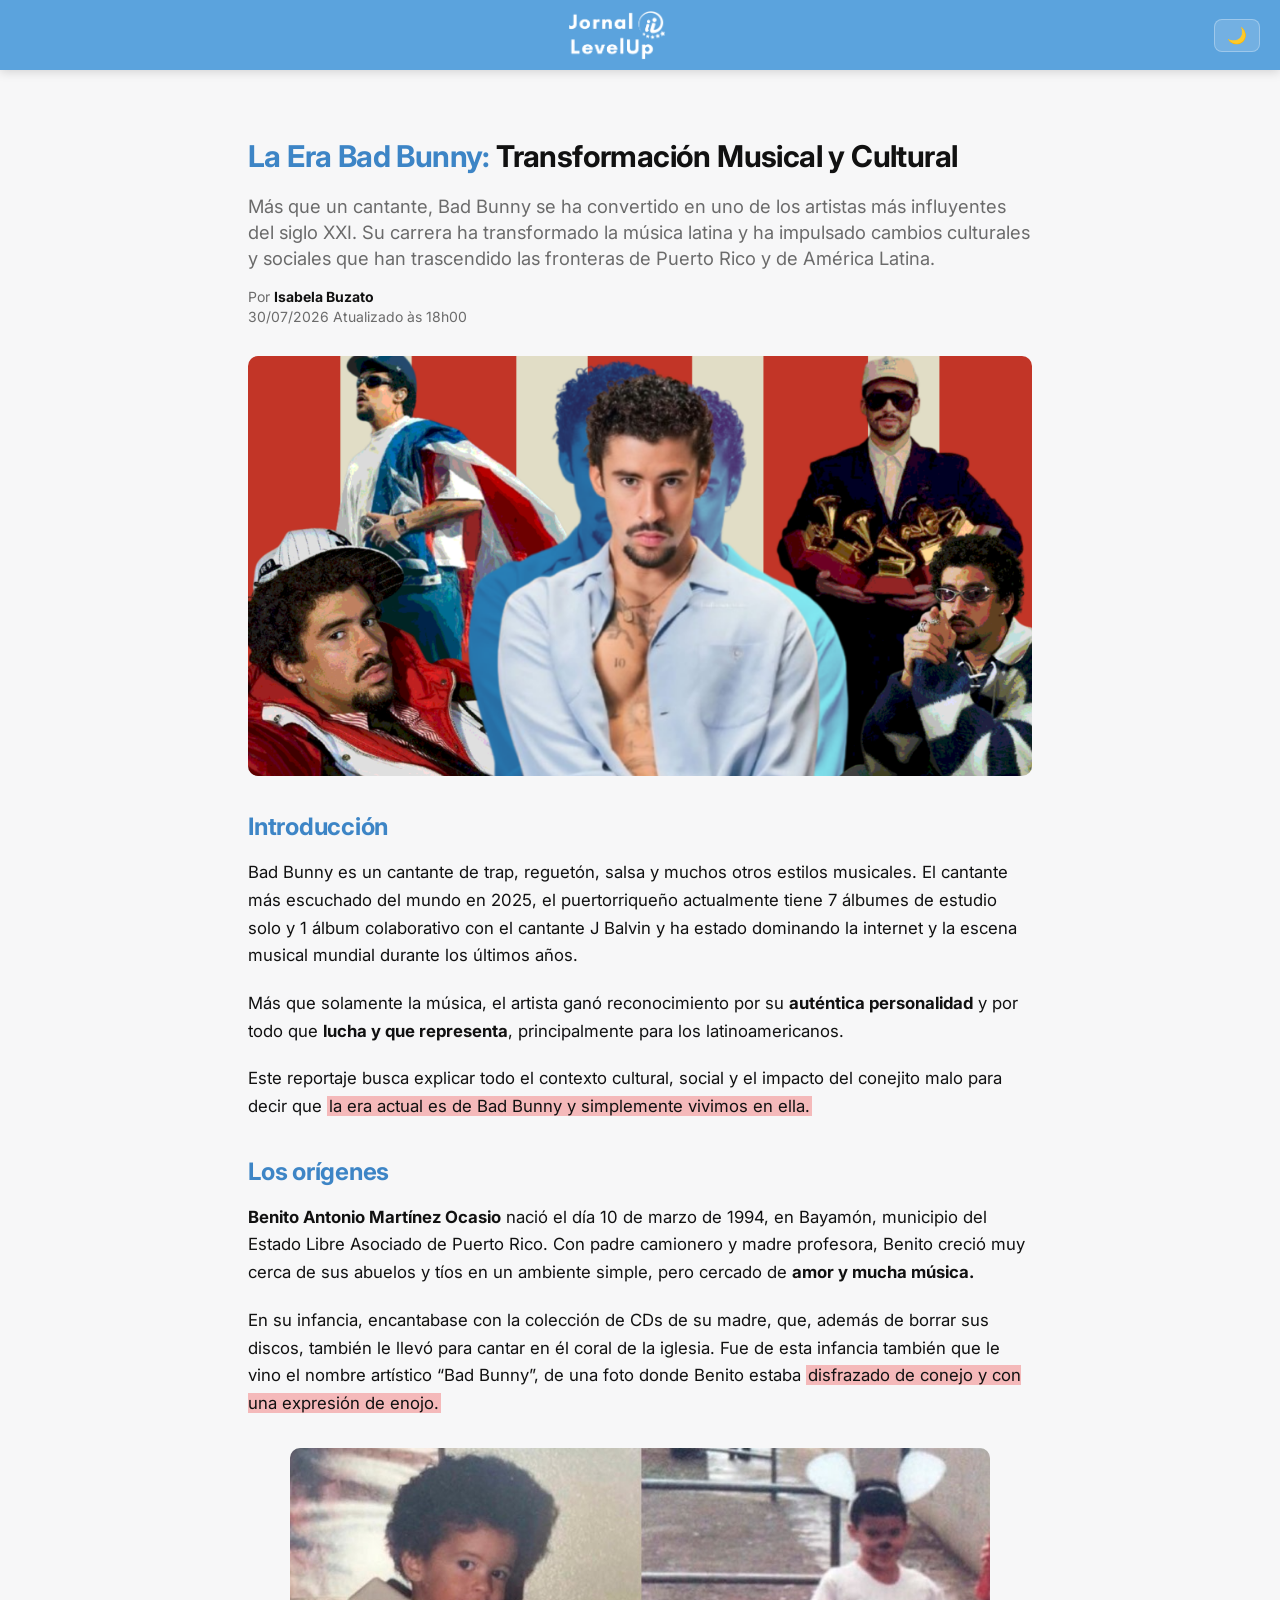
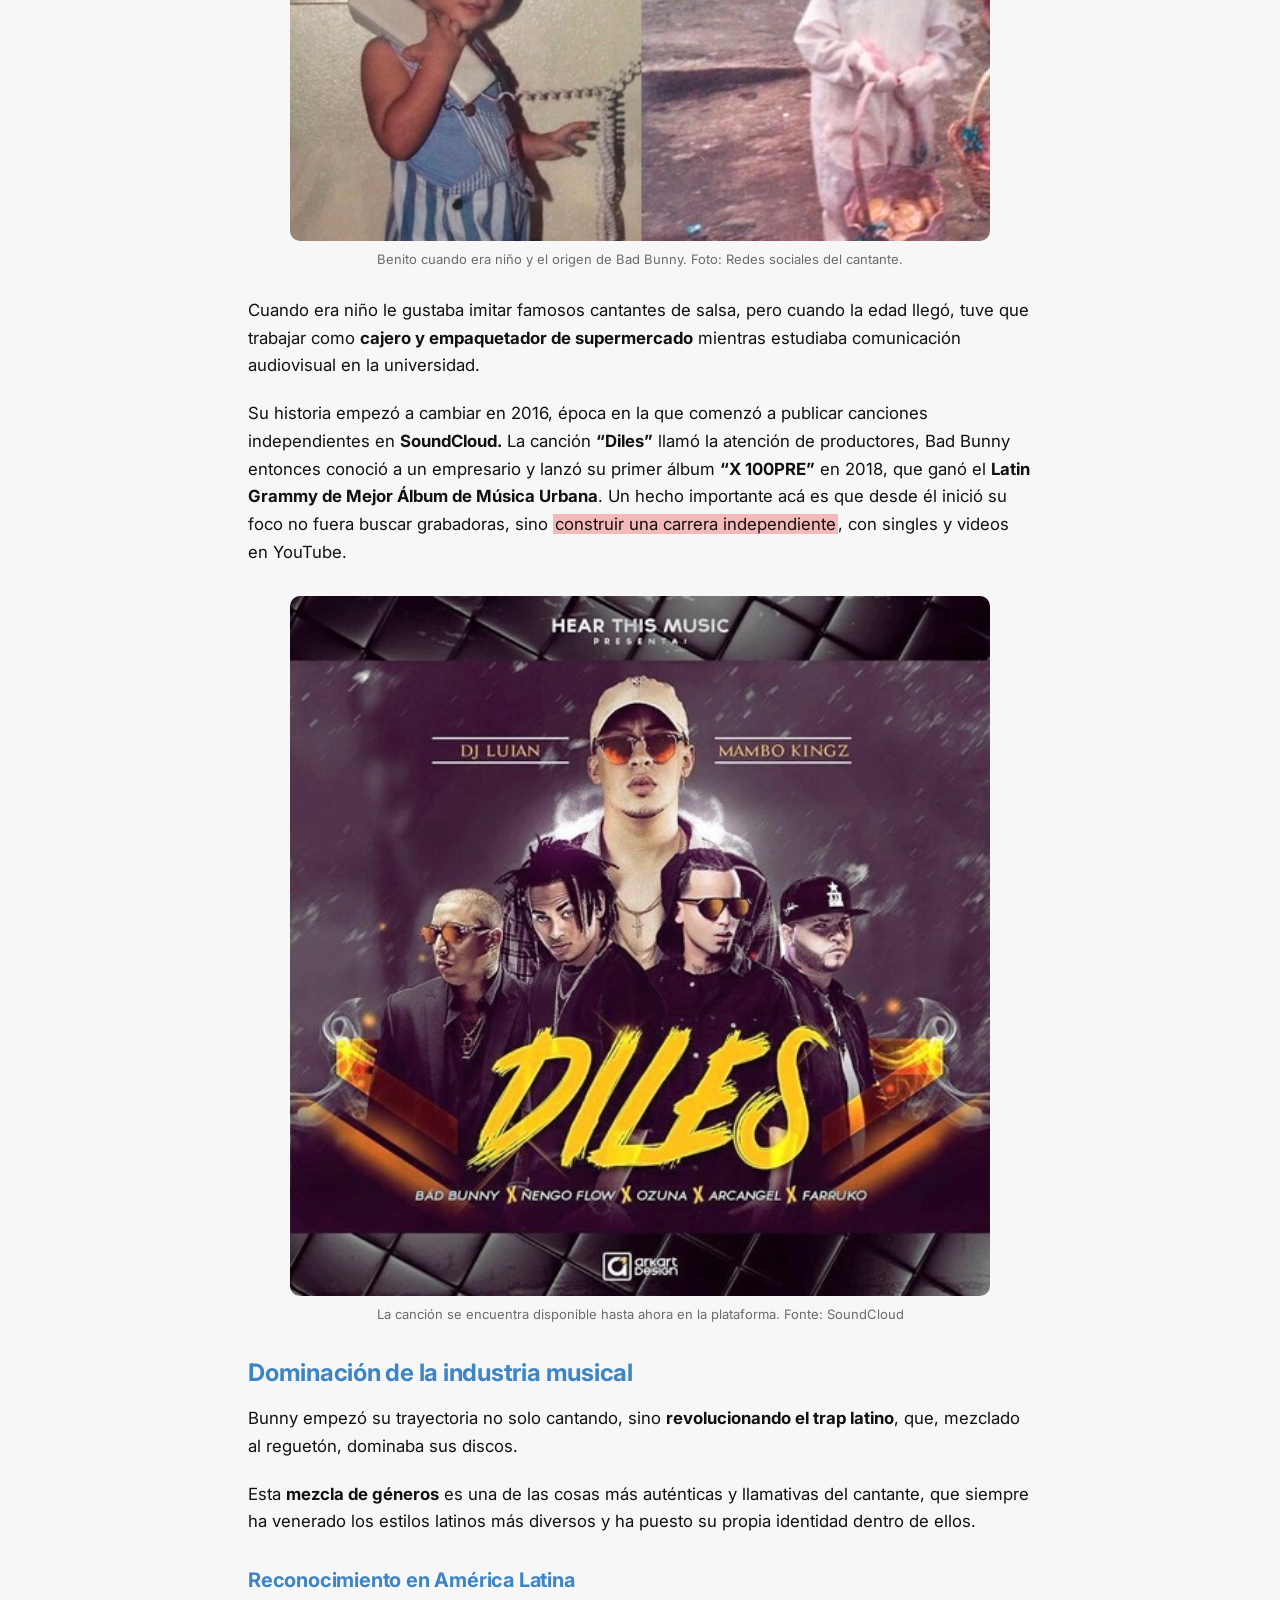
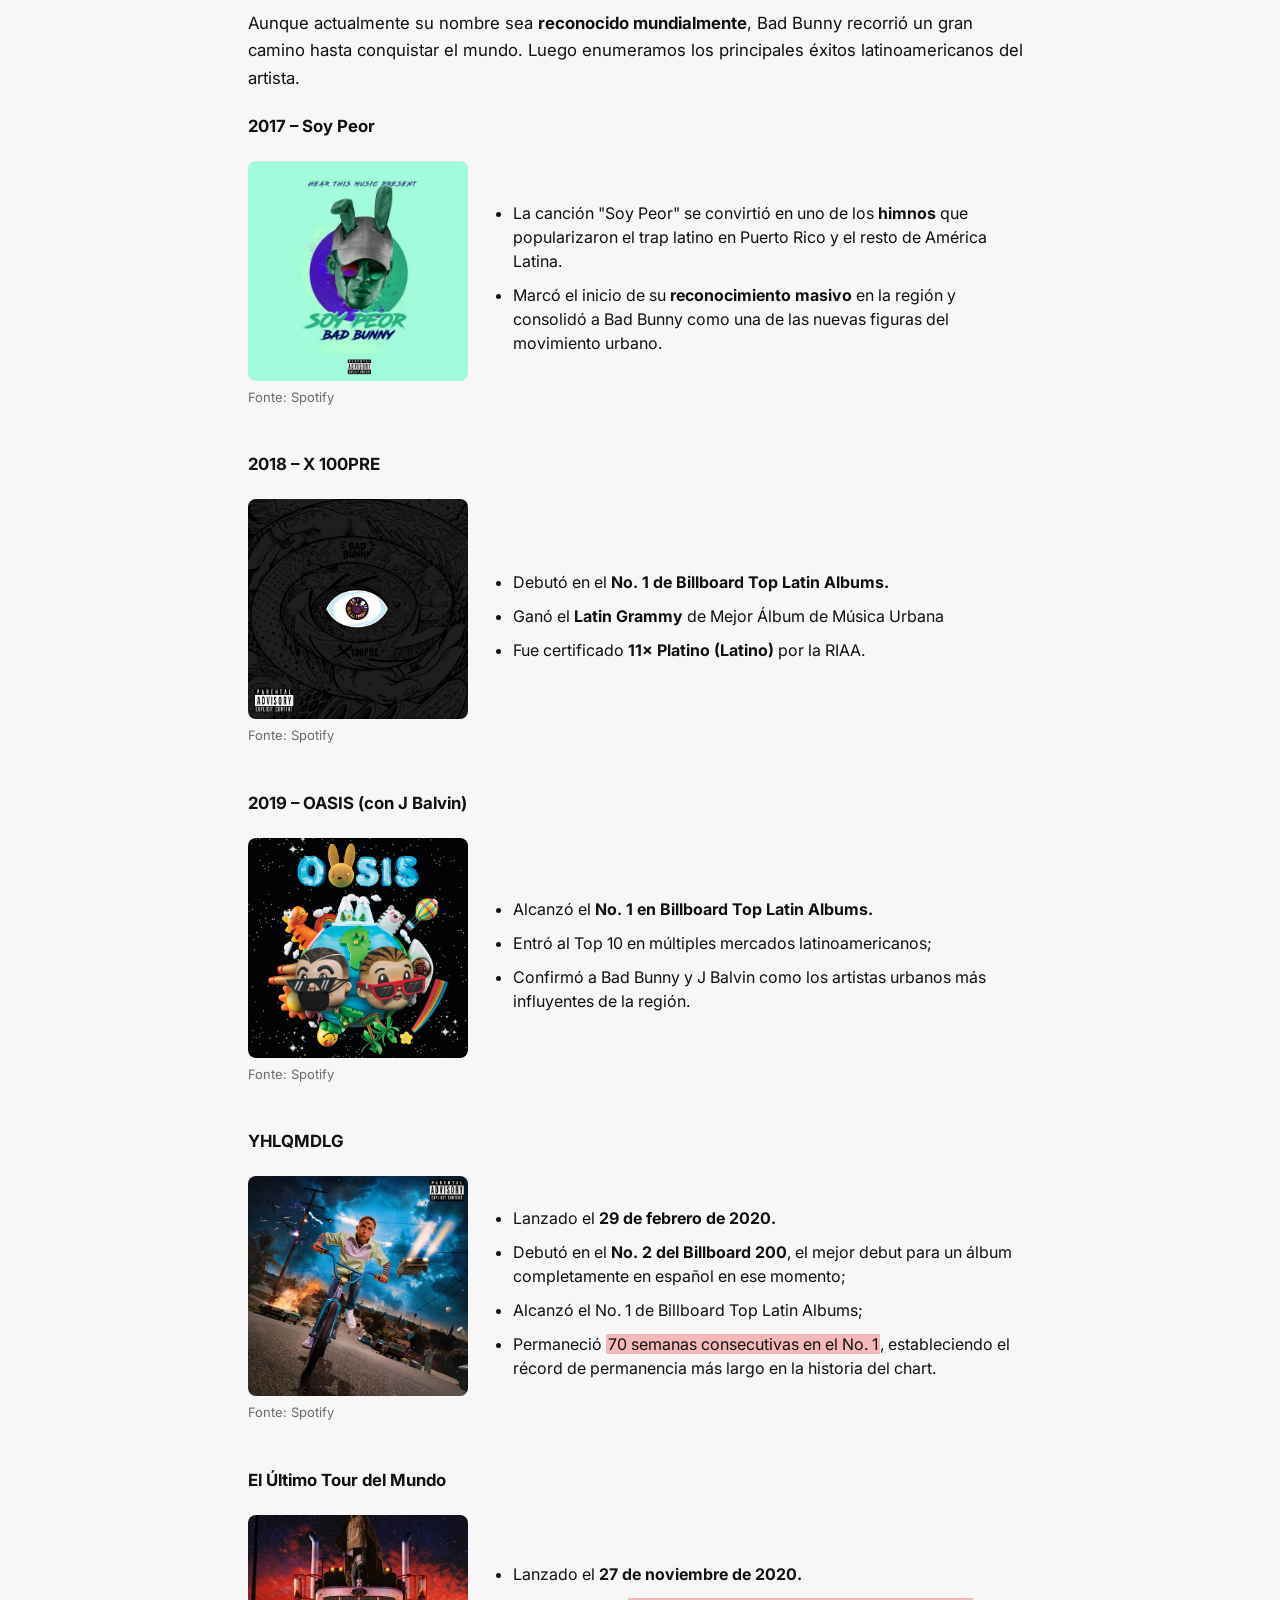
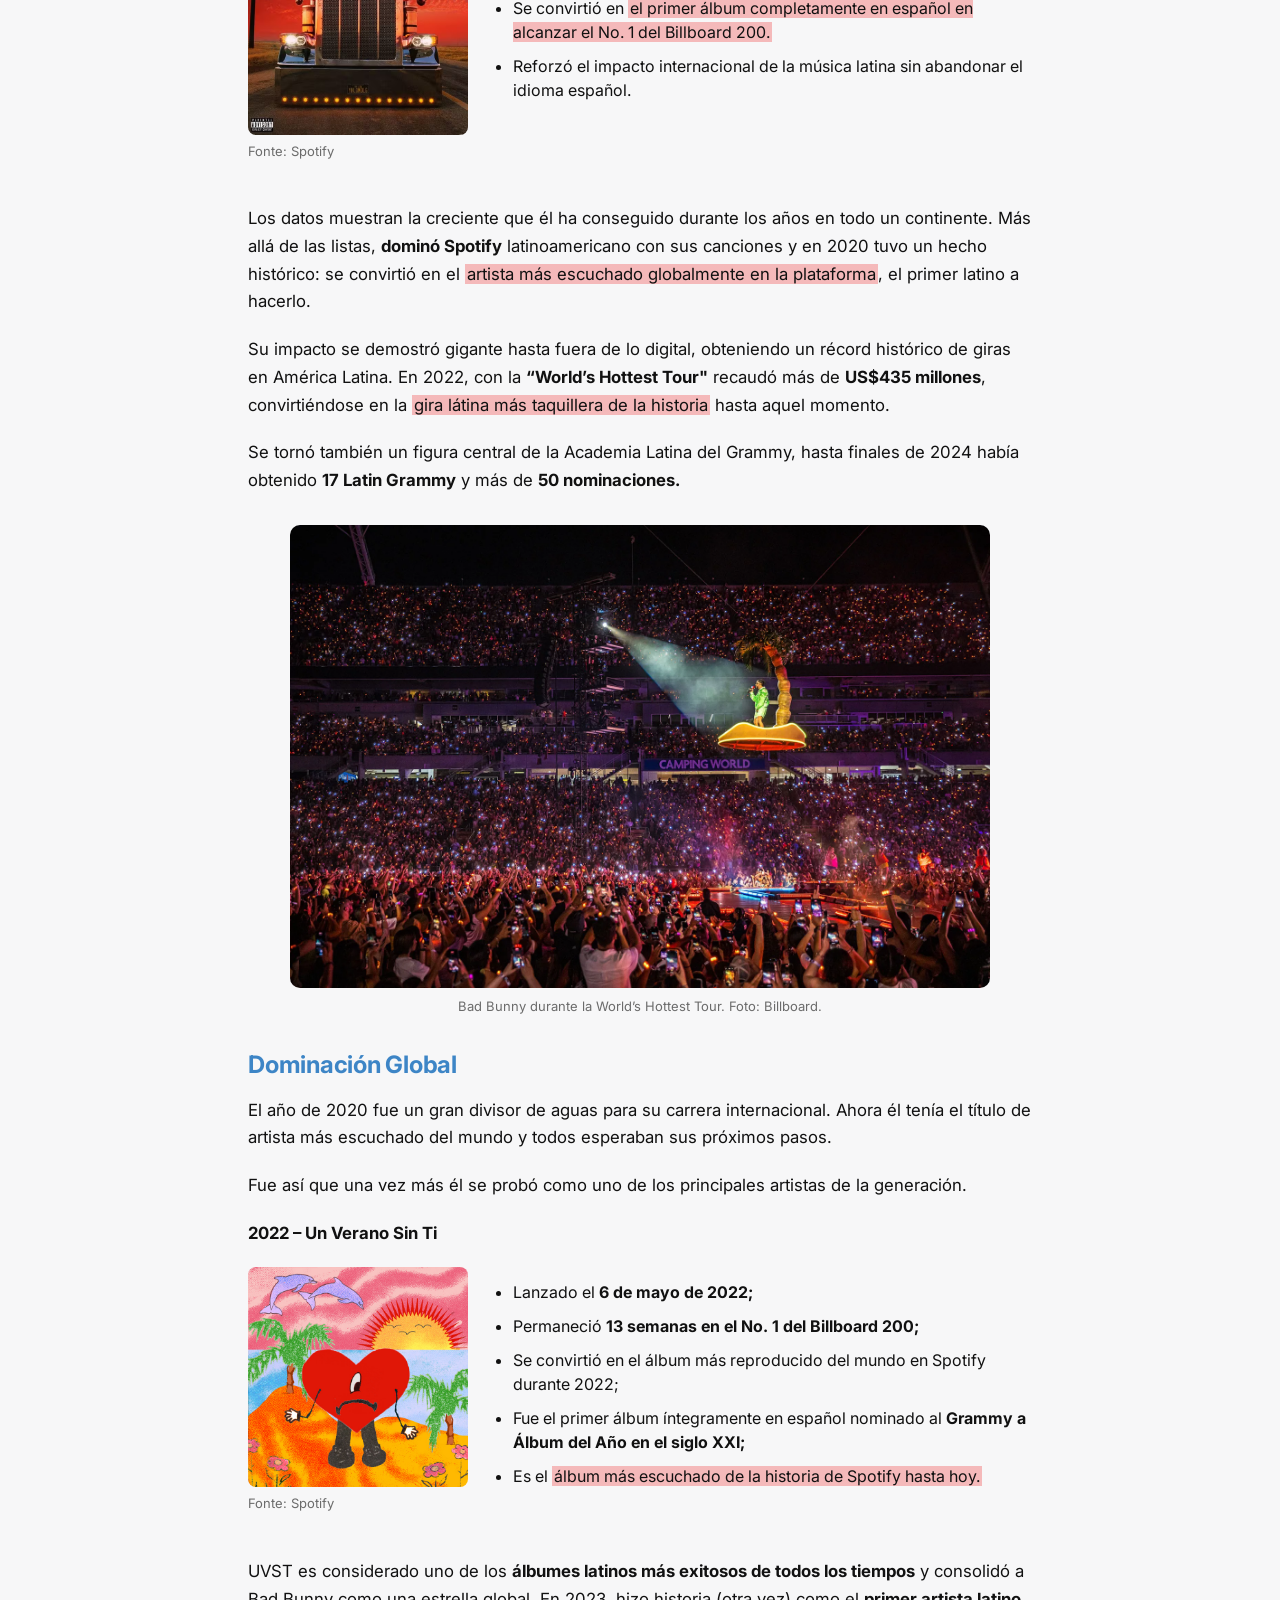
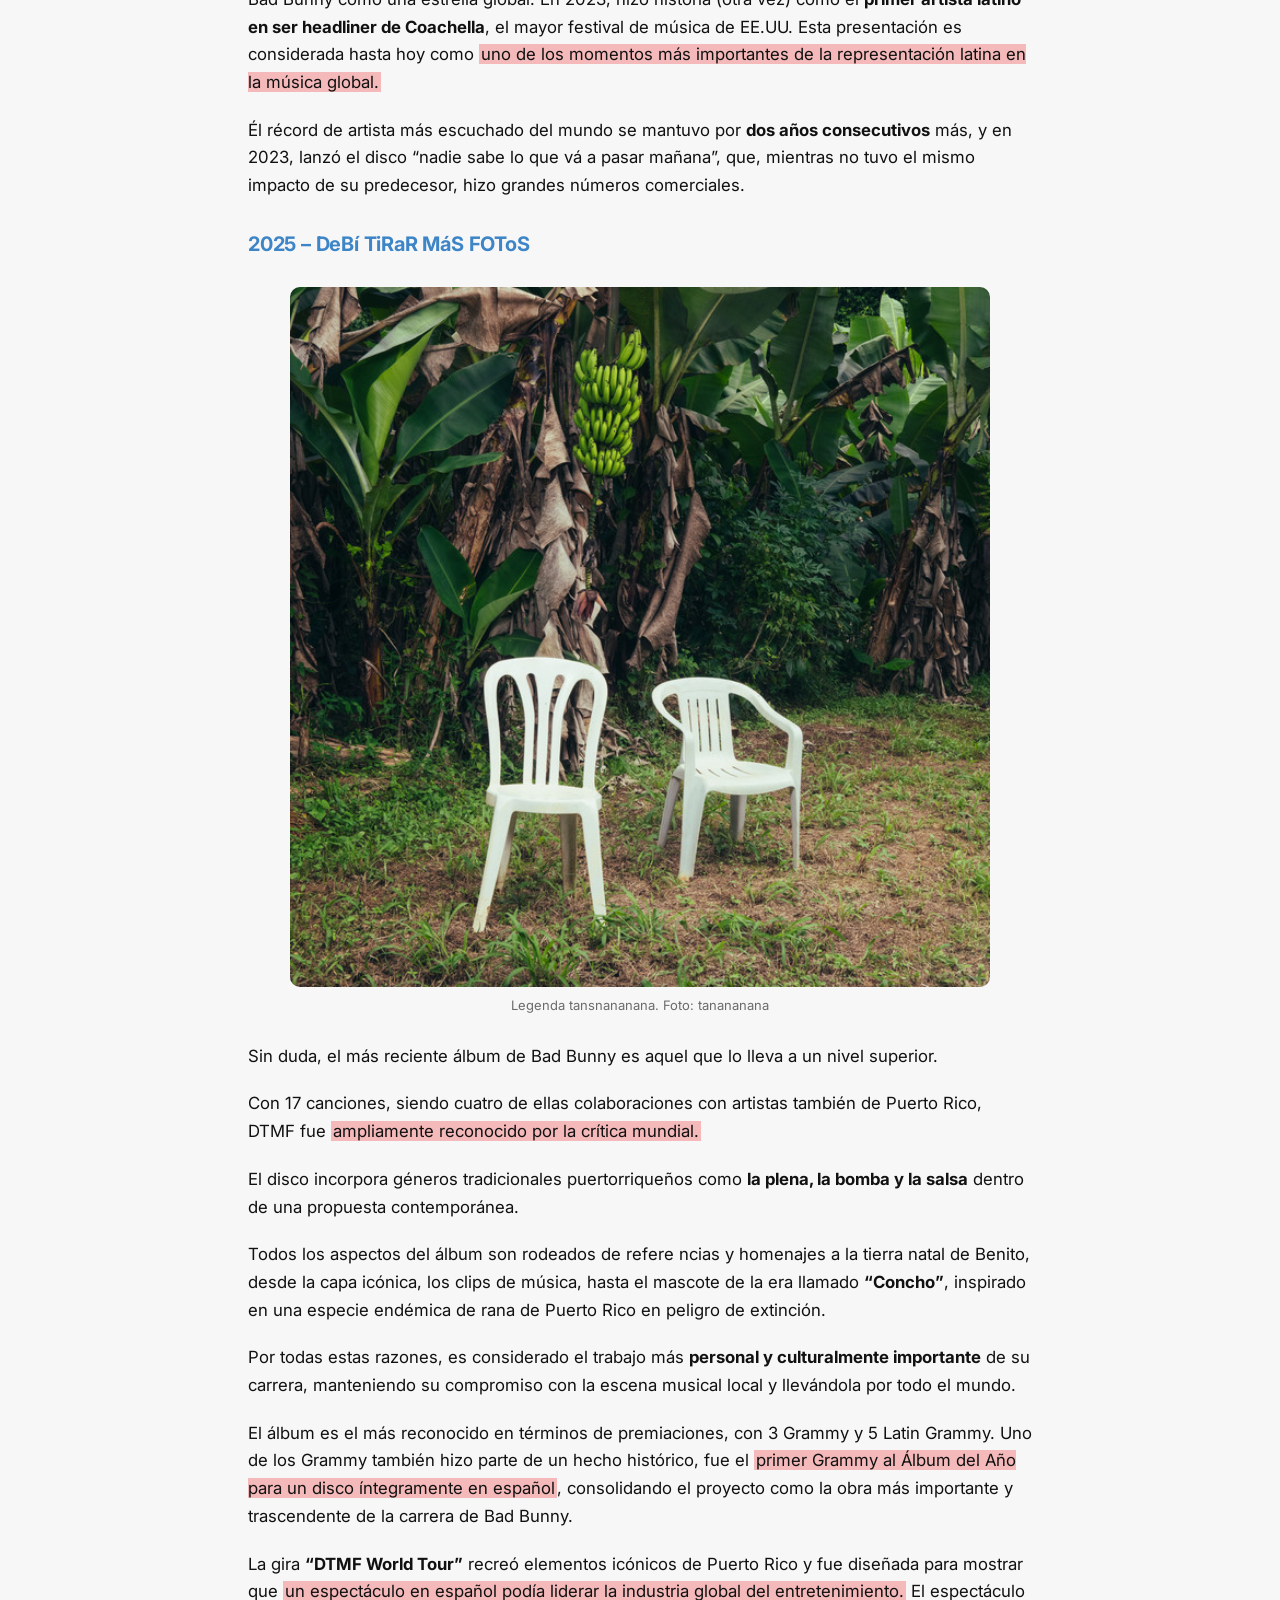
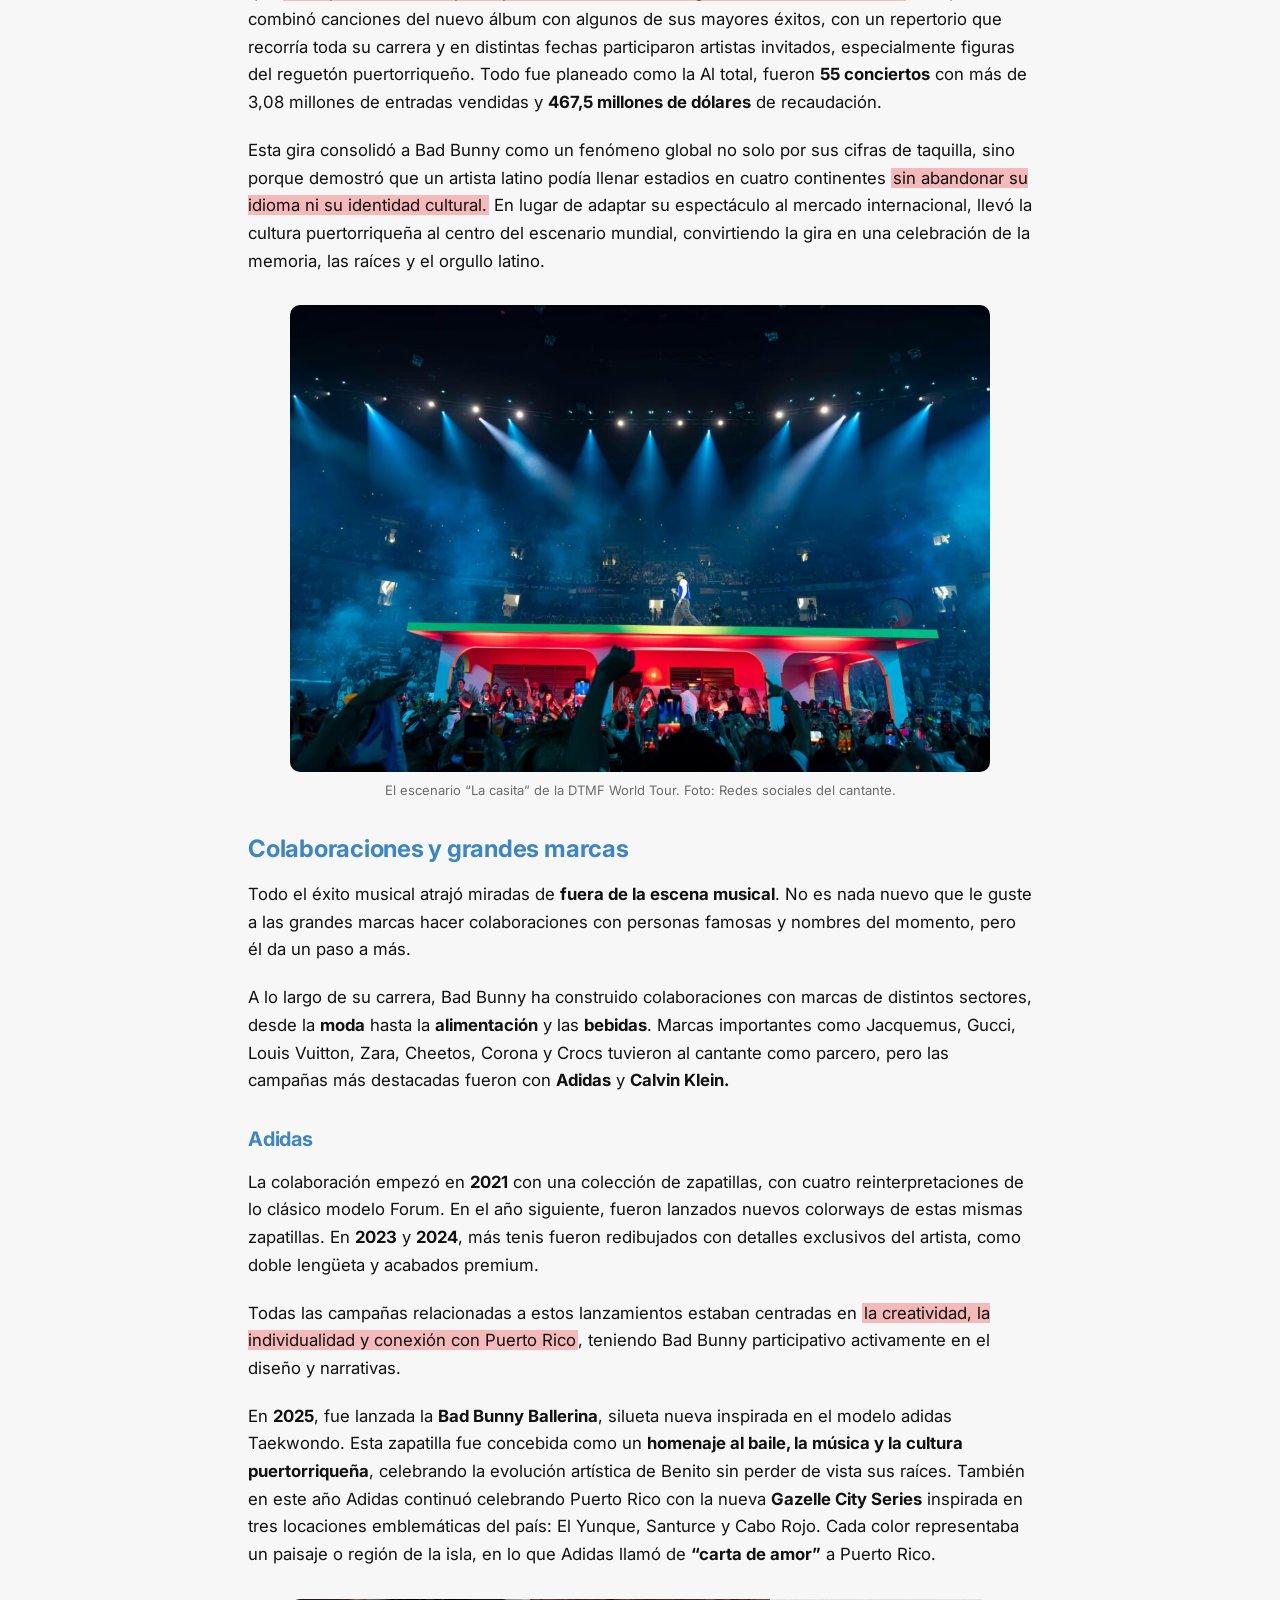
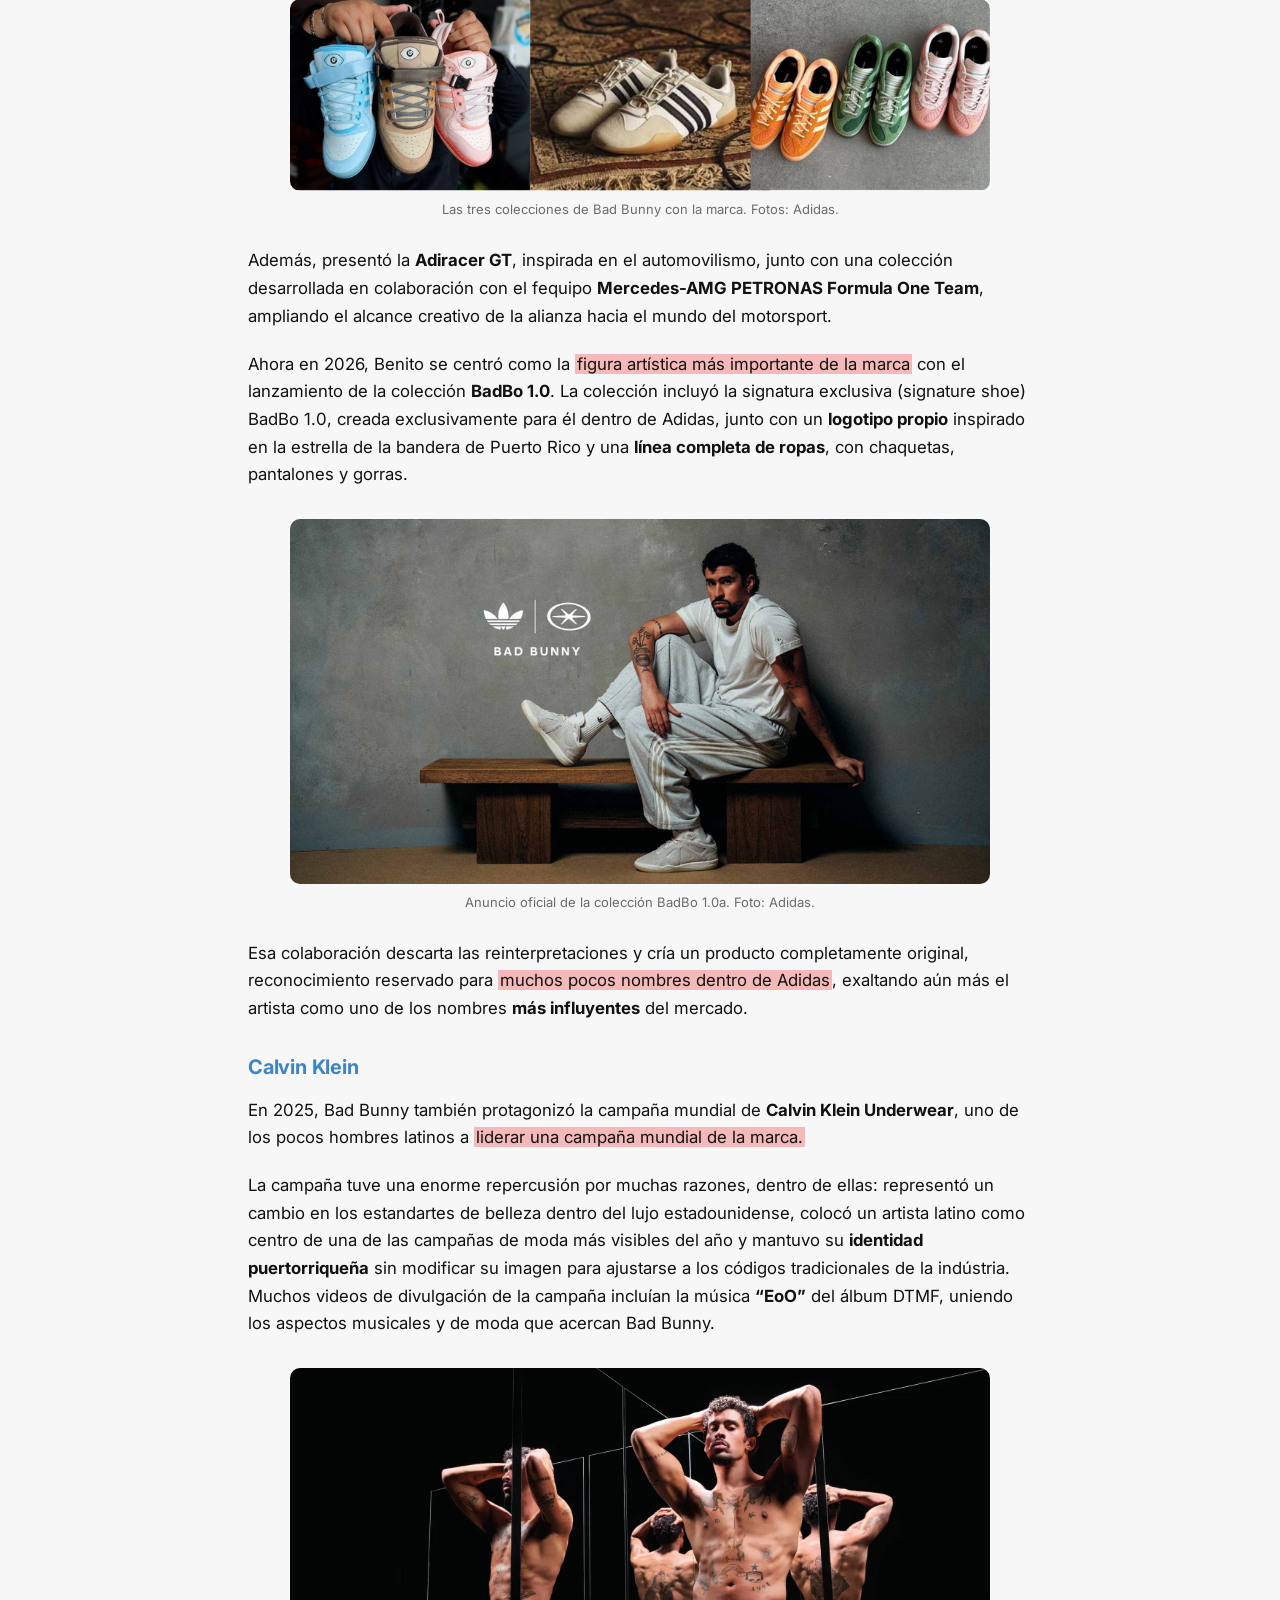
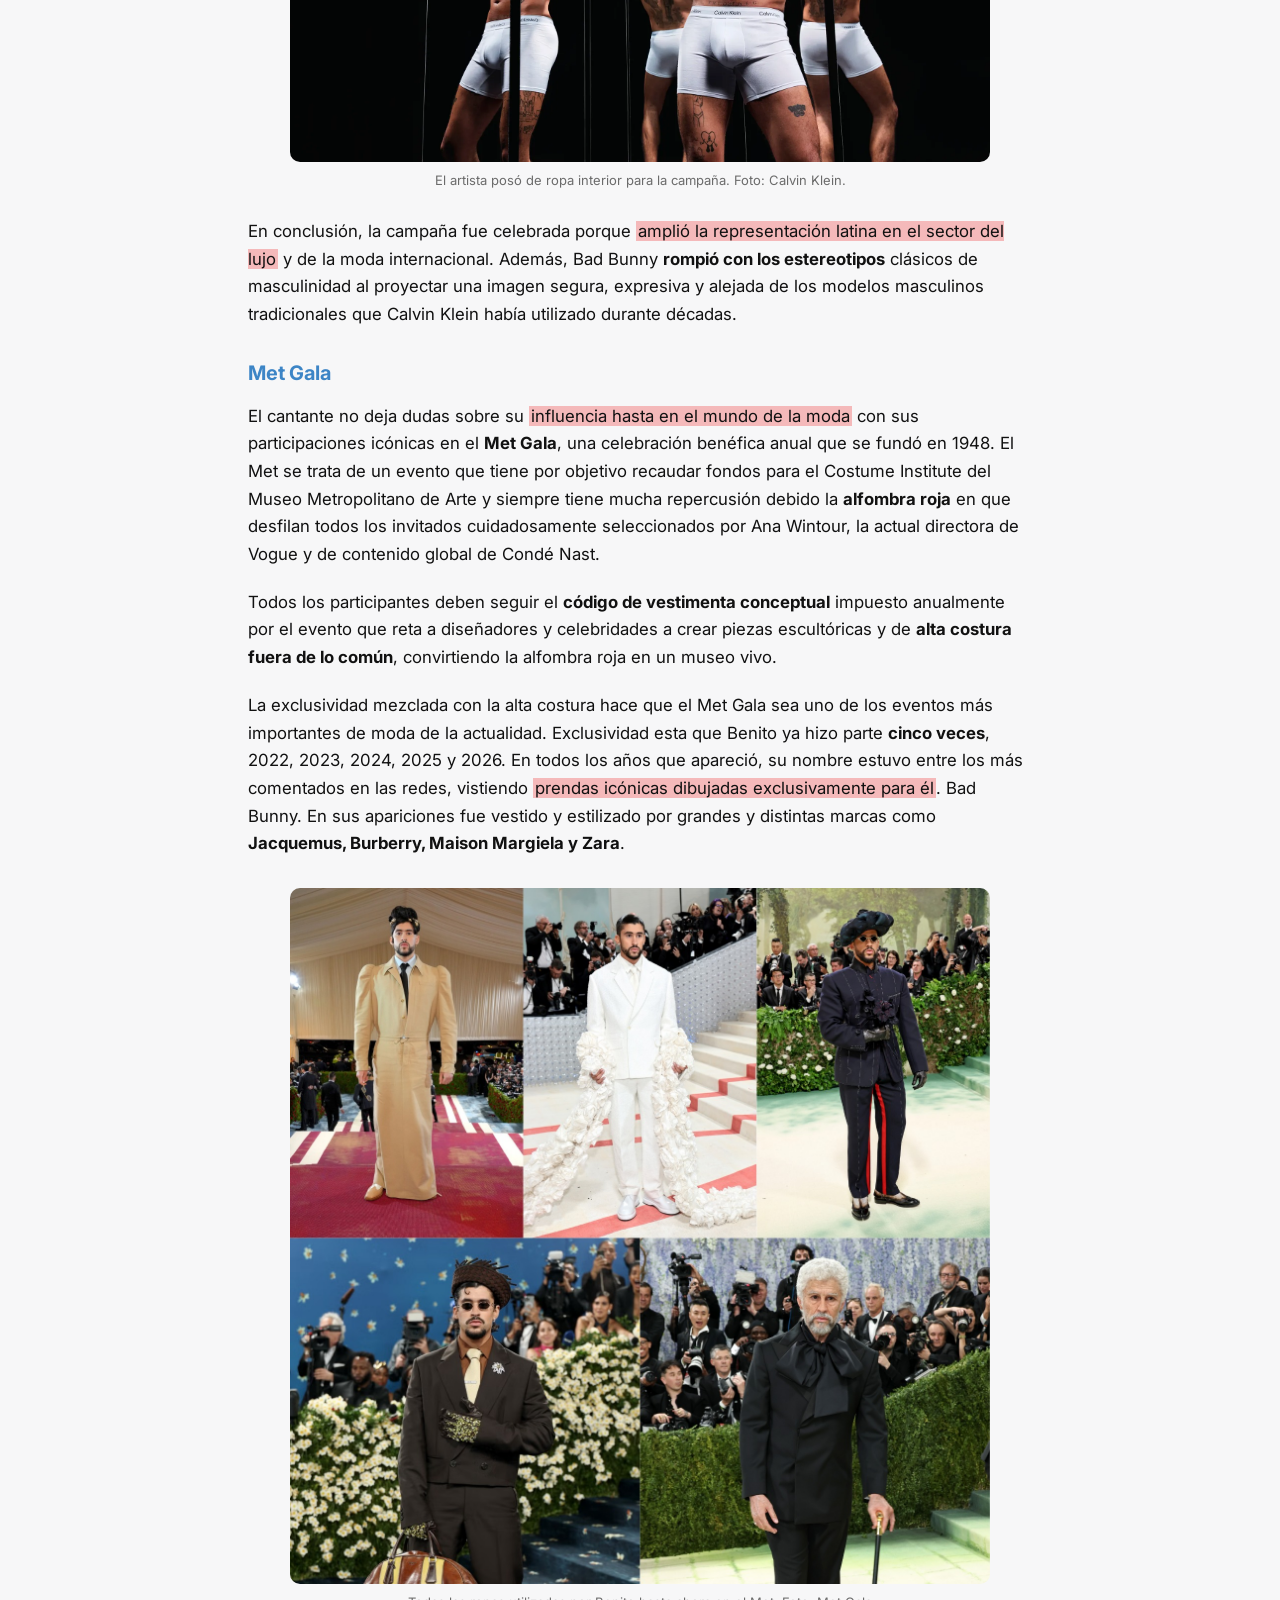
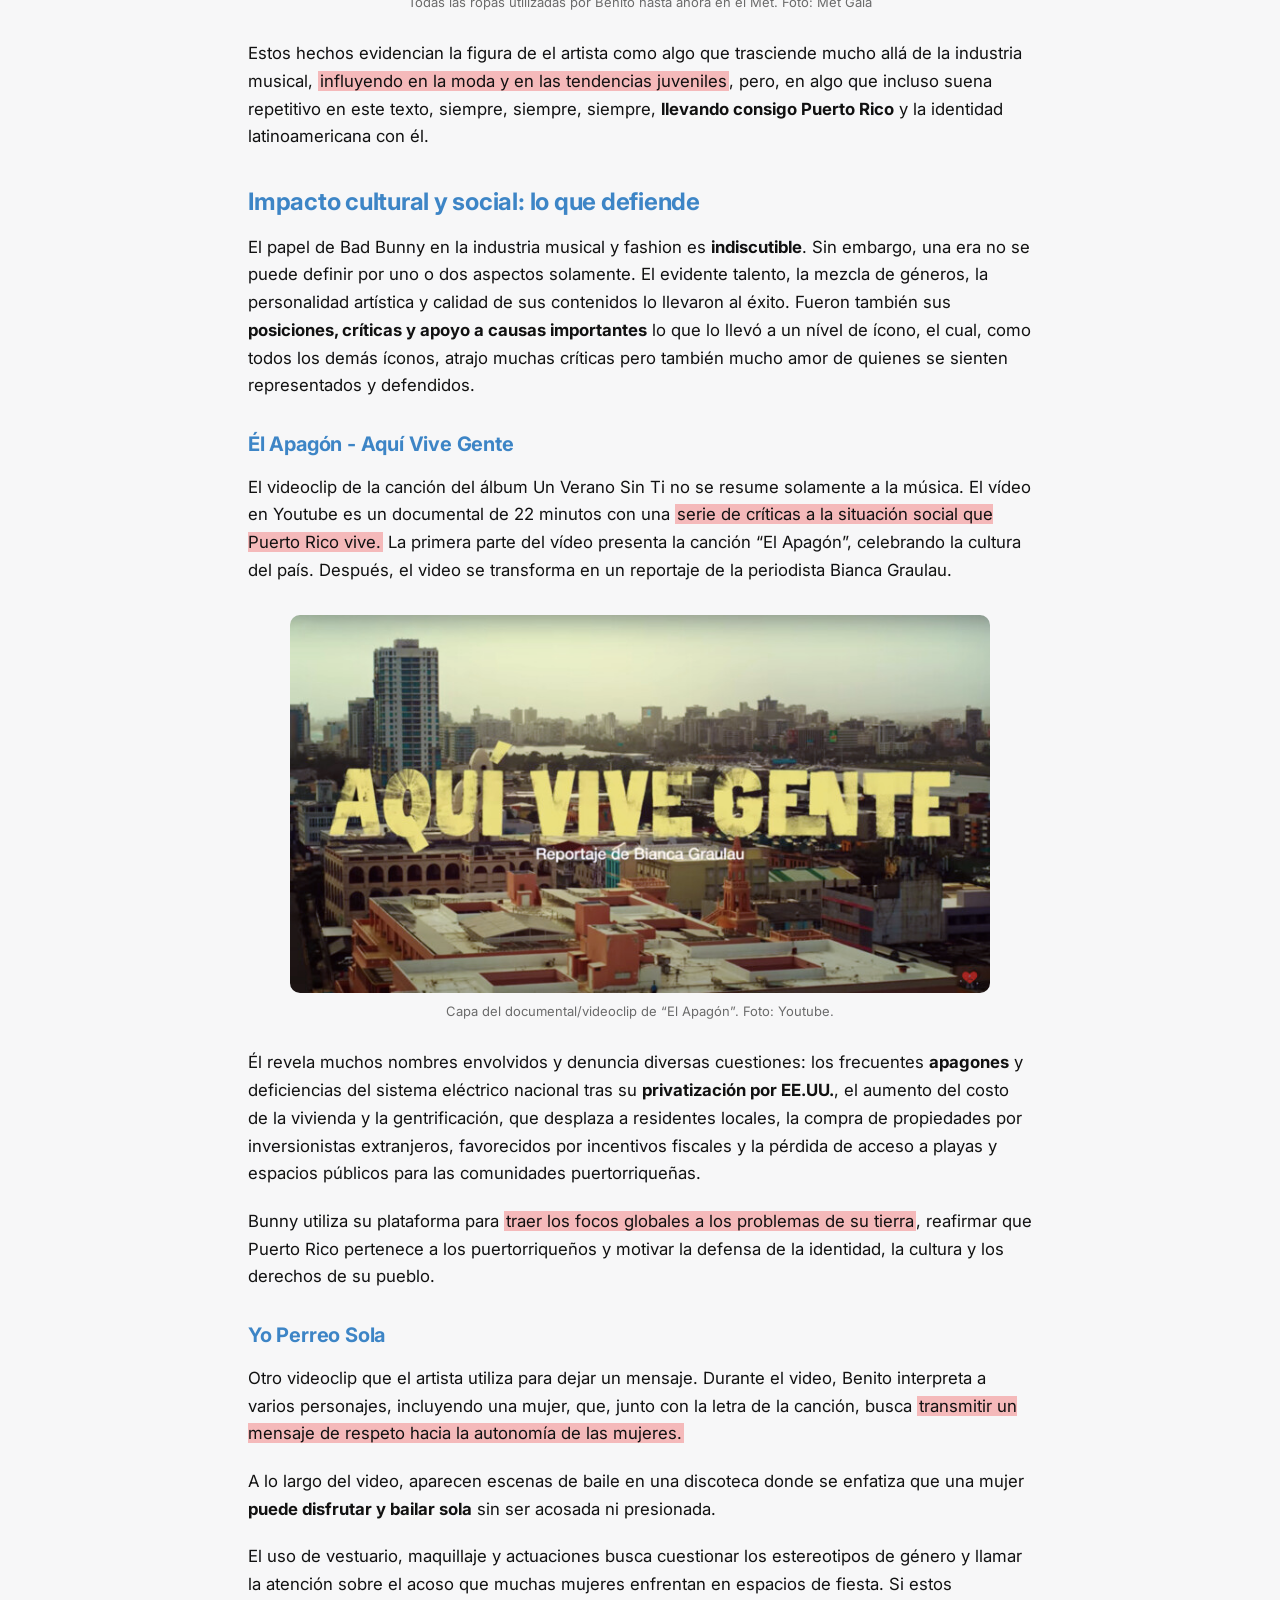
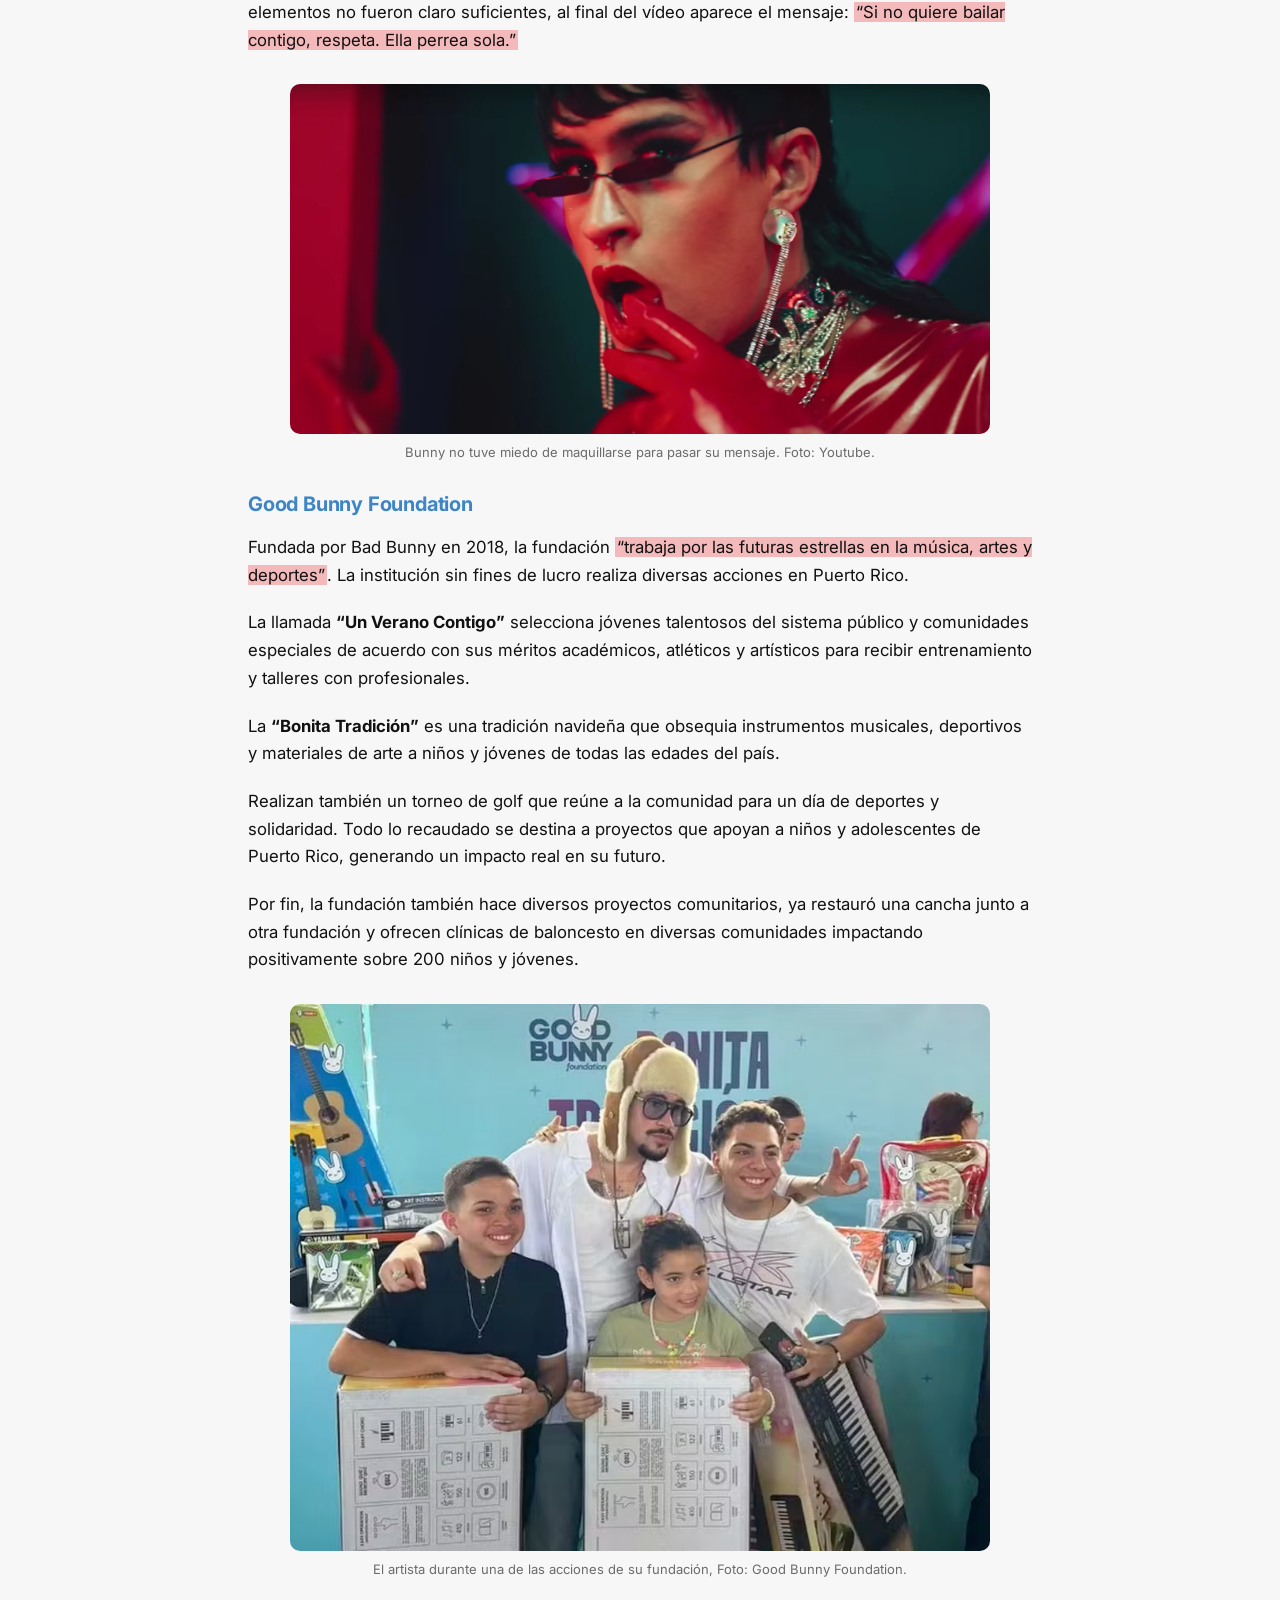
==== commit f60b3245: "Subtitles, new pictures and paragraphs" ====
--- a/index.html
+++ b/index.html
@@ -12,6 +12,27 @@
   </script>
 
   <link rel="stylesheet" href="styles.css" />
+
+  <!-- Título que vai aparecer no preview -->
+  <meta property="og:title" content="La Era Bad Bunny: Transformación Musical y Cultural">
+
+  <!-- Descrição curta abaixo do título -->
+  <meta property="og:description" content="Más que un cantante, Bad Bunny se ha convertido en uno de los artistas más influyentes del siglo XXI.">
+
+  <!-- A IMAGEM DE CAPA (Atenção a este detalhe abaixo) -->
+  <meta property="og:image" content="https://jornal-level-up.vercel.app/imgs/capa.png">
+
+  <!-- A URL do seu site -->
+  <meta property="og:url" content="https://jornal-level-up.vercel.app/">
+
+  <!-- Define que é um artigo/site -->
+  <meta property="og:type" content="article">
+
+  <!-- (Opcional) Tags para o Twitter/X também lerem o card bonitão -->
+  <meta name="twitter:card" content="summary_large_image">
+  <meta name="twitter:title" content="La Era Bad Bunny: Transformación Musical y Cultural">
+  <meta name="twitter:description" content="Más que un cantante, Bad Bunny se ha convertido en uno de los artistas más influyentes del siglo XXI.">
+  <meta name="twitter:image" content="https://jornal-level-up.vercel.app/caminho-da-sua-imagem.jpg">
 </head>
 <body>
   <header class="header">
@@ -67,7 +88,7 @@
     <figure class="article-image">
     <img src="imgs/bunny_bebe.jpg" alt="Bad Bunny Bebe" class="noticia-img">
 
-    <figcaption>Legenda tansnananana. Foto: tanananana</figcaption>
+    <figcaption>Benito cuando era niño y el origen de Bad Bunny. Foto: Redes sociales del cantante.</figcaption>
 
     </figure>
     
@@ -83,7 +104,7 @@
     <figure class="article-image">
     <img src="imgs/diles.jpg" alt="Capa Diles" class="noticia-img">
 
-    <figcaption>Fonte: SoundCloud</figcaption>
+    <figcaption>La canción se encuentra disponible hasta ahora en la plataforma. Fonte: SoundCloud</figcaption>
 
     </figure>
 
@@ -141,7 +162,7 @@
 
     <div class="album-container">
     <figure class="article-image figure-side">
-    <img src="imgs/oasis.jpg" alt="Capa Soy Peor" class="noticia-img">
+    <img src="imgs/oasis.jpg" alt="Capa Oasis" class="noticia-img">
 
     <figcaption>Fonte: Spotify</figcaption>
 
@@ -158,7 +179,7 @@
 
     <div class="album-container">
     <figure class="article-image figure-side">
-    <img src="imgs/YHLQMDLG.jpeg" alt="Capa Soy Peor" class="noticia-img">
+    <img src="imgs/YHLQMDLG.jpeg" alt="Capa YHLQMDLG" class="noticia-img">
 
     <figcaption>Fonte: Spotify</figcaption>
 
@@ -178,7 +199,7 @@
 
     <div class="album-container">
     <figure class="article-image figure-side">
-    <img src="imgs/el ultimo tour del mundo.avif" alt="Capa Soy Peor" class="noticia-img">
+    <img src="imgs/el ultimo tour del mundo.avif" alt="Capa ultimo tour" class="noticia-img">
 
     <figcaption>Fonte: Spotify</figcaption>
 
@@ -207,7 +228,7 @@
     <figure class="article-image">
     <img src="imgs/worldshottest tour.webp" alt="World Hottest Tour" class="noticia-img">
 
-    <figcaption>Fonte: Spotify</figcaption>
+    <figcaption>Bad Bunny durante la World’s Hottest Tour. Foto: Billboard.</figcaption>
 
     </figure>
 
@@ -222,7 +243,7 @@
 
     <div class="album-container">
     <figure class="article-image">
-    <img src="imgs/uvst.jpeg" alt="Capa Soy Peor" class="noticia-img">
+    <img src="imgs/uvst.jpeg" alt="Capa un verano sin ti" class="noticia-img">
 
     <figcaption>Fonte: Spotify</figcaption>
 
@@ -249,7 +270,7 @@
     <h3>2025 – DeBí TiRaR MáS FOToS</h3>
 
     <figure class="article-image">
-    <img src="imgs/dtmf.jpeg" alt="Capa Soy Peor" class="noticia-img">
+    <img src="imgs/dtmf.jpeg" alt="Capa debi tirar mas fotos" class="noticia-img">
 
     <figcaption>Legenda tansnananana. Foto: tanananana</figcaption>
 
@@ -287,9 +308,9 @@
       gira en una celebración de la memoria, las raíces y el orgullo latino.</p>
 
     <figure class="article-image">
-    <img src="imgs/dtmf.jpg" alt="Capa Soy Peor" class="noticia-img">
-
-    <figcaption>Legenda tansnananana. Foto: tanananana</figcaption>
+    <img src="imgs/dtmf.jpg" alt="la casita" class="noticia-img">
+
+    <figcaption>El escenario “La casita” de la DTMF World Tour. Foto: Redes sociales del cantante.</figcaption>
 
     </figure>
 
@@ -317,9 +338,9 @@
       Rojo. Cada color representaba un paisaje o región de la isla, en lo que Adidas llamó de <strong>“carta de amor”</strong> a Puerto Rico. </p>
 
     <figure class="article-image">
-    <img src="imgs/adidas_badbunny.png" alt="Capa Soy Peor" class="noticia-img">
-
-    <figcaption>Legenda tansnananana. Foto: tanananana</figcaption>
+    <img src="imgs/adidas_badbunny.png" alt="adidas badbunny" class="noticia-img">
+
+    <figcaption>Las tres colecciones de Bad Bunny con la marca. Fotos: Adidas.</figcaption>
 
     </figure>
 
@@ -331,9 +352,9 @@
       inspirado en la estrella de la bandera de Puerto Rico y una <strong>línea completa de ropas</strong>, con chaquetas, pantalones y gorras.</p>
 
     <figure class="article-image">
-    <img src="imgs/badbo_adidas.jpg" alt="Capa Soy Peor" class="noticia-img">
-
-    <figcaption>Legenda tansnananana. Foto: tanananana</figcaption>
+    <img src="imgs/badbo_adidas.jpg" alt="badbo" class="noticia-img">
+
+    <figcaption>Anuncio oficial de la colección BadBo 1.0a. Foto: Adidas.</figcaption>
 
     </figure>
 
@@ -351,9 +372,9 @@
       uniendo los aspectos musicales y de moda que acercan Bad Bunny.</p>
 
     <figure class="article-image">
-    <img src="imgs/calvinklein.webp" alt="Capa Soy Peor" class="noticia-img">
-
-    <figcaption>Legenda tansnananana. Foto: tanananana</figcaption>
+    <img src="imgs/calvinklein.webp" alt="Calvin Klein" class="noticia-img">
+
+    <figcaption>El artista posó de ropa interior para la campaña. Foto: Calvin Klein.</figcaption>
 
     </figure>
 
@@ -377,9 +398,9 @@
       apariciones fue vestido y estilizado por grandes y distintas marcas como <strong>Jacquemus, Burberry, Maison Margiela y Zara</strong>.</p>
 
     <figure class="article-image">
-    <img src="imgs/MET_GALA.jpeg" alt="Capa Soy Peor" class="noticia-img">
-
-    <figcaption>Legenda tansnananana. Foto: tanananana</figcaption>
+    <img src="imgs/MET_GALA.jpeg" alt="MetGala" class="noticia-img">
+
+    <figcaption>Todas las ropas utilizadas por Benito hasta ahora en el Met. Foto: Met Gala</figcaption>
 
     </figure>
 
@@ -403,7 +424,7 @@
     <figure class="article-image">
     <img src="imgs/el apagon.jpg" alt="Capa Soy Peor" class="noticia-img">
 
-    <figcaption>Legenda tansnananana. Foto: tanananana</figcaption>
+    <figcaption>Capa del documental/videoclip de “El Apagón”. Foto: Youtube.</figcaption>
 
     </figure>
 
@@ -425,9 +446,9 @@
       Si estos elementos no fueron claro suficientes, al final del vídeo aparece el mensaje: <span class="highlight">“Si no quiere bailar contigo, respeta. Ella perrea sola.”</span></p>
 
     <figure class="article-image">
-    <img src="imgs/yo perreo sola.webp" alt="Capa Soy Peor" class="noticia-img">
-
-    <figcaption>Legenda tansnananana. Foto: tanananana</figcaption>
+    <img src="imgs/yo perreo sola.webp" alt="yo perreo" class="noticia-img">
+
+    <figcaption>Bunny no tuve miedo de maquillarse para pasar su mensaje. Foto: Youtube.</figcaption>
 
     </figure>
 
@@ -448,9 +469,9 @@
       impactando positivamente sobre 200 niños y jóvenes.</p>
 
     <figure class="article-image">
-    <img src="imgs/good-bunny-fundacao-2.avif" alt="Capa Soy Peor" class="noticia-img">
-
-    <figcaption>Legenda tansnananana. Foto: tanananana</figcaption>
+    <img src="imgs/good-bunny-fundacao-2.avif" alt="Good Bunny" class="noticia-img">
+
+    <figcaption>El artista durante una de las acciones de su fundación, Foto: Good Bunny Foundation.</figcaption>
 
     </figure>
     
@@ -469,9 +490,9 @@
       llamar la atención utilizando la camiseta.</p>
 
     <figure class="article-image">
-    <img src="imgs/alexia.webp" alt="Capa Soy Peor" class="noticia-img">
-
-    <figcaption>Legenda tansnananana. Foto: tanananana</figcaption>
+    <img src="imgs/alexia.webp" alt="Alexia" class="noticia-img">
+
+    <figcaption>La camiseta usada por Benito repercutió en las redes. Foto: NBC.</figcaption>
 
     </figure>
 
@@ -479,9 +500,33 @@
       parte de la coreografía. El gesto fue ampliamente interpretado como un mensaje de inclusión y de desafío a las normas tradicionales sobre la masculinidad.</p>
 
     <figure class="article-image">
-    <img src="imgs/besogay.jpeg" alt="Capa Soy Peor" class="noticia-img">
-
-    <figcaption>Legenda tansnananana. Foto: tanananana</figcaption>
+    <img src="imgs/besogay.jpeg" alt="Baso Gay" class="noticia-img">
+
+    <figcaption>El gesto de Bad Bunny que impactó los presentes. Foto: VMA.</figcaption>
+
+    </figure>
+
+    <h3>Grammy 2026</h3>
+
+    <p>La noche del Grammy de este año fue <strong>histórica</strong> para Bunny por diversas razones. El artista recibió tres premios y 
+      al subir al palco para hacer su discurso, decidió hablar una vez más.</p>
+
+    <p>Sus primeras palabras en el palco más importante de la música fueron <span class="highlight">“Antes de darle las gracias a 
+      Dios, voy a decir: <strong>Fuera ICE”</strong></span> se referendo al Servicio de Inmigración y Control de Aduanas de 
+      Estados Unidos y dejando claro su oposición a las acciones y políticas de la agencia, especialmente en relación con las 
+      deportaciones y las redadas contra inmigrantes que afectan principalmente los latinos.</p>
+
+    <p>En defensa de los inmigrantes también dijo que <span class="highlight">"No somos salvajes. 
+      No somos animales. No somos aliens. Somos humanos. Somos americanos.".</span></p>
+
+    <p>Él también dedicó el premio a las personas que tuvieron que dejar su país para perseguir sus sueños, a 
+      los latinos y artistas que abrieron el camino antes que él y agradeció a su familia, en uno de los momentos 
+      más emocionantes e importantes de la noche.</p>
+
+    <figure class="article-image">
+    <img src="imgs/grammy_discurso.avif" alt="Grammy Discurso" class="noticia-img">
+
+    <figcaption>Durante su discurso, eligió responder al odio con amor. Foto: Grammy.</figcaption>
 
     </figure>
 
@@ -499,9 +544,9 @@
       abrió las puertas del mundo para la música latina con su grupo “Menudos”, que interpretó “"Lo Que Le Pasó a Hawaii”.</p>
 
     <figure class="article-image">
-    <img src="imgs/superbowl_vogue_mexico.webp" alt="Capa Soy Peor" class="noticia-img">
-
-    <figcaption>Legenda tansnananana. Foto: tanananana</figcaption>
+    <img src="imgs/superbowl_vogue_mexico.webp" alt="Super Bowl" class="noticia-img">
+
+    <figcaption>La bandera puertorriqueña se hice más do que presente. Foto: Kevin Sabitus/Getty Images.</figcaption>
 
     </figure>
 
@@ -515,9 +560,9 @@
     </blockquote>
 
     <figure class="article-image">
-    <img src="imgs/frase_the new york times.webp" alt="Capa Soy Peor" class="noticia-img">
-
-    <figcaption>Legenda tansnananana. Foto: tanananana</figcaption>
+    <img src="imgs/frase_the new york times.webp" alt="Mensagem Super Bowl" class="noticia-img">
+
+    <figcaption>La mensaje final trás la presentación en Super Bowl. Foto:The New York Times.</figcaption>
 
     </figure>
 
@@ -550,18 +595,45 @@
       en el orgullo cultural que despertó entre los puertorriqueños y en el impacto que sigue teniendo en millones de personas a través de su música, su autenticidad 
       y su compromiso con su comunidad.</p>
 
+    <figure class="article-image">
+    <img src="imgs/badbunny_child.jpg" alt="Bad Bunny e Criança" class="noticia-img">
+
+    <figcaption>Bad Bunny entregando su Grammy a un niño durante el Super Bowl. Foto: Youtube.</figcaption>
+
+    </figure>
+
     <h3>Conclusión</h3>
 
-    <p>Responder a la pregunta central: ¿Por qué vivimos la "Era Bad Bunny"?</p>
-
-    <p>Concluir que Bad Bunny representa una nueva etapa para la música latina. Su legado combina innovación musical, reconocimiento internacional e 
-      impacto cultural y social, convirtiéndose en una de las figuras más importantes de la actualidad.</p>
+    <p>Es evidente que existe una industria <span class="highlight">antes y después de Bad Bunny</span>. 
+      Sea por sus canciones memorables, videos elaborados, apariciones icónicas o posiciones (para muchos) 
+      polémicas, el puertorriqueño ya <strong>escribió su nombre el la historia.</strong></p>
+
+    <p>Su presencia global representa una <span class="highlight">nueva y grandiosa etapa para la música latina.</span> 
+      Su revolución va desde la mezcla de géneros hasta la mezcla cultural promovida por su arte. Él cría músicas 
+      innovadoras, lleva su cultura por todo el mundo y difunde el español globalmente en una industria 
+      que por muchos años tenía ojos solo para el inglés.</p>
+    
+    <p>Su impacto se hace presente en <strong>todos los aspectos posibles.</strong> Si en la música sigue haciendo números 
+      estruendosos en charts y streamings, llenando estadios alrededor del mundo, ganando premios y innovando géneros 
+      musicales, en la moda sigue siendo relevante con sus colaboraciones, lanzamientos exclusivos y presencia en eventos 
+      importantes. Y, si se contesta su imposición social, basta pesquisar sus videoclips, los hechos de la Good Bunny 
+      Foundation o declaraciones acerca de los más diversos temas. Sí mismo así se quedan dudas, pregunte a cualquiera 
+      ciudadano de Puerto Rico lo que Bad Bunny significa para el país.</p>
+
+    <p>El hecho es que ser el cantante más escuchado del mundo es algo pequeño cerca de todo lo que él representa. Sus 
+      logros en todas las esferas en los últimos 10 años lo hacen más que evidente que cumple con todos los requisitos para 
+      ser la <strong>imagen de su generación</strong> y demuestra que vivimos, realmente, en la <strong>Era Bad Bunny.</strong></p>
+
+    <figure class="article-image">
+    <img src="imgs/badbunnychile.jpeg" alt="Bad Bunny Chile" class="noticia-img">
+
+    <figcaption>El legado esta solamente empezando. Foto: Pedro Rodríguez.</figcaption>
+
+    </figure>
 
     <p class="fontes-materia">
       <strong>Fontes:</strong> GQ México, Paper Magazine, Vogue México, Spotify, Billboard, Grammy, Adidas , Calvin Klein, G1, CNN Español Latinoamerica, ET, Variety, Los40
-
     </p>
-
   </main>
 
   <footer class="footer">
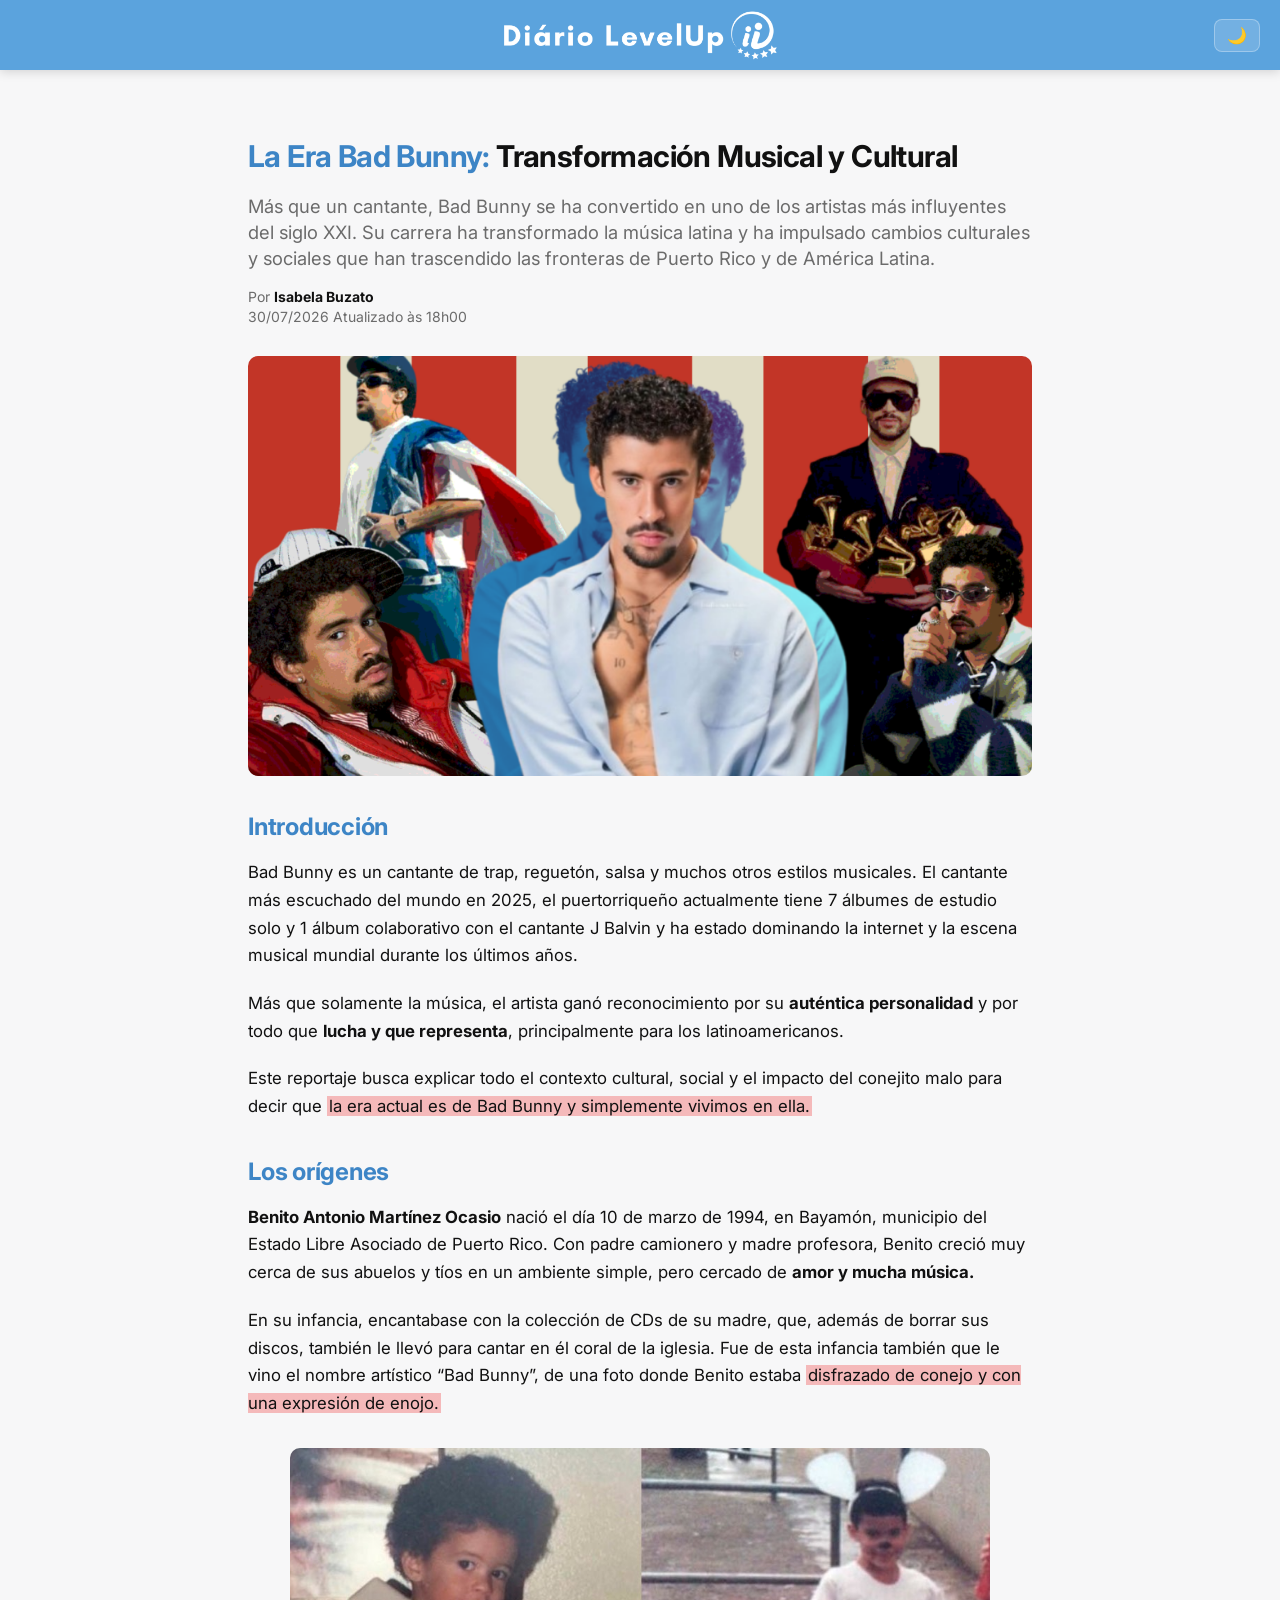
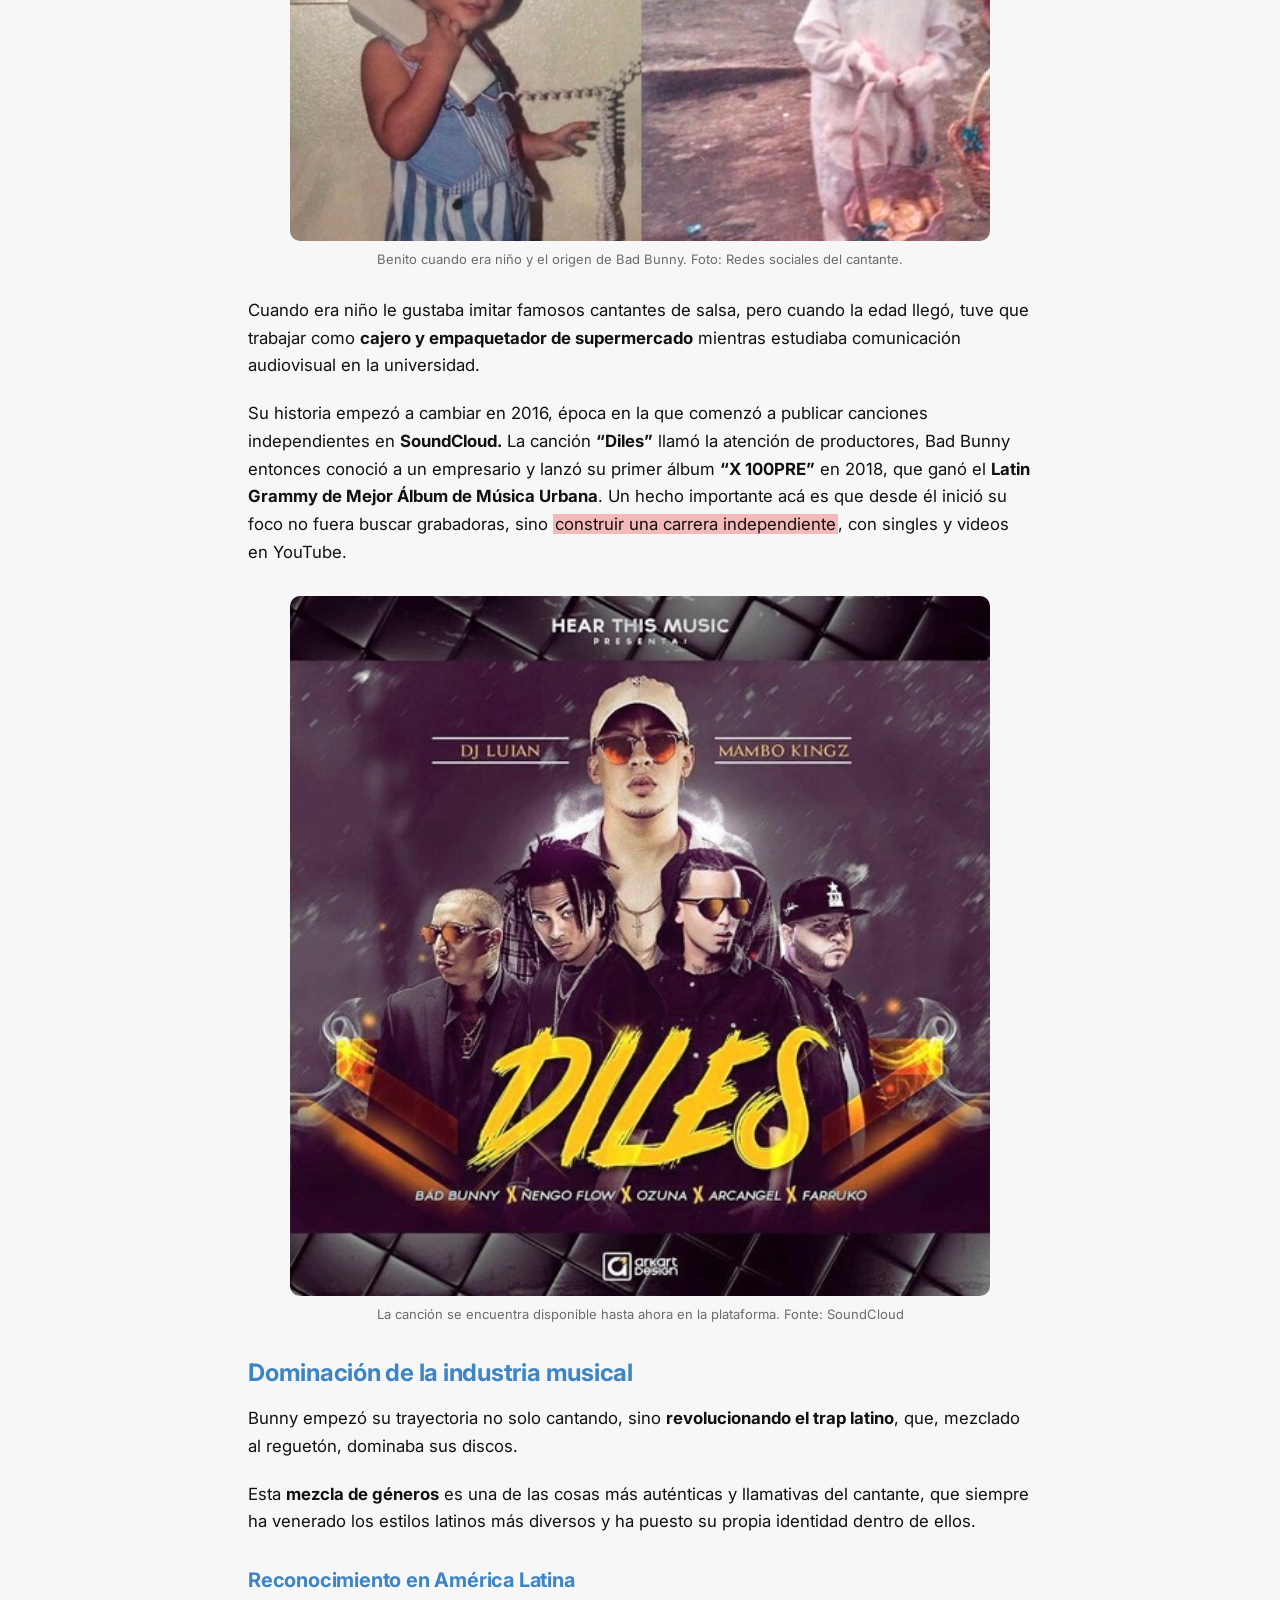
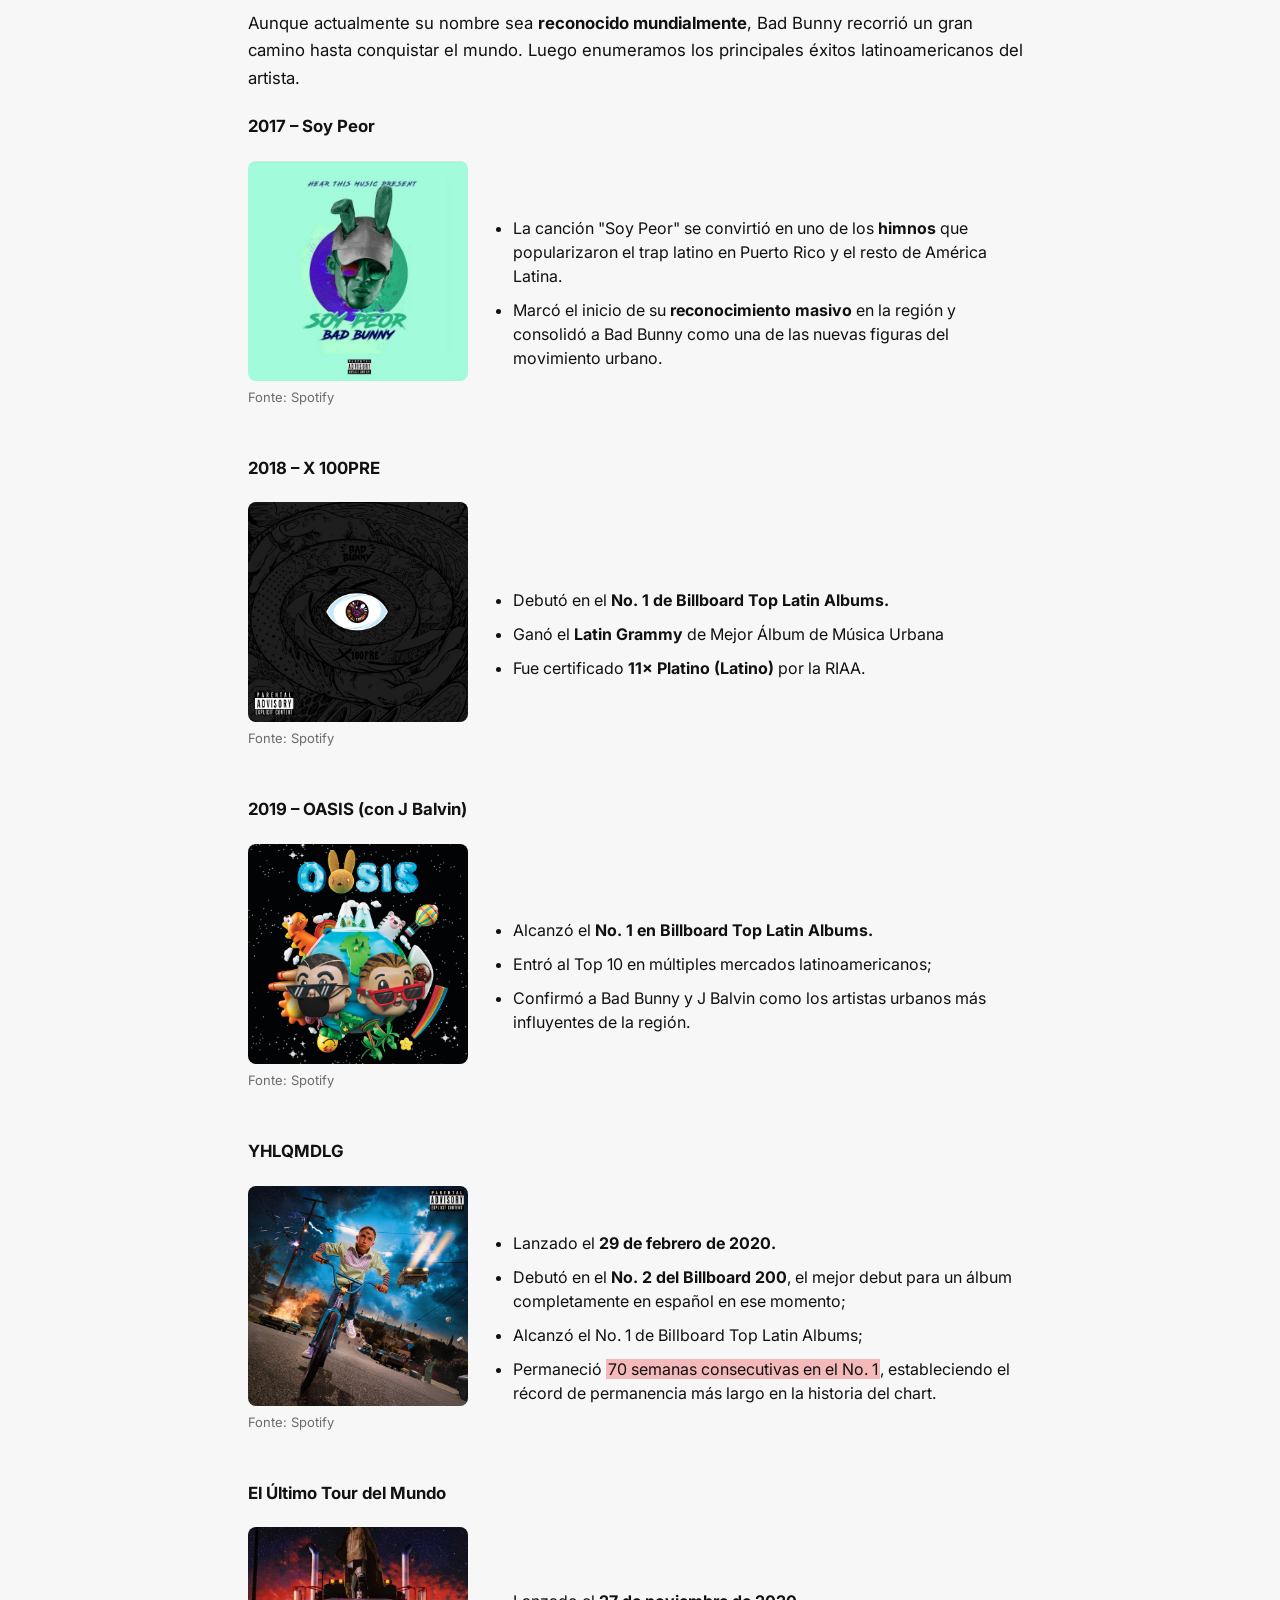
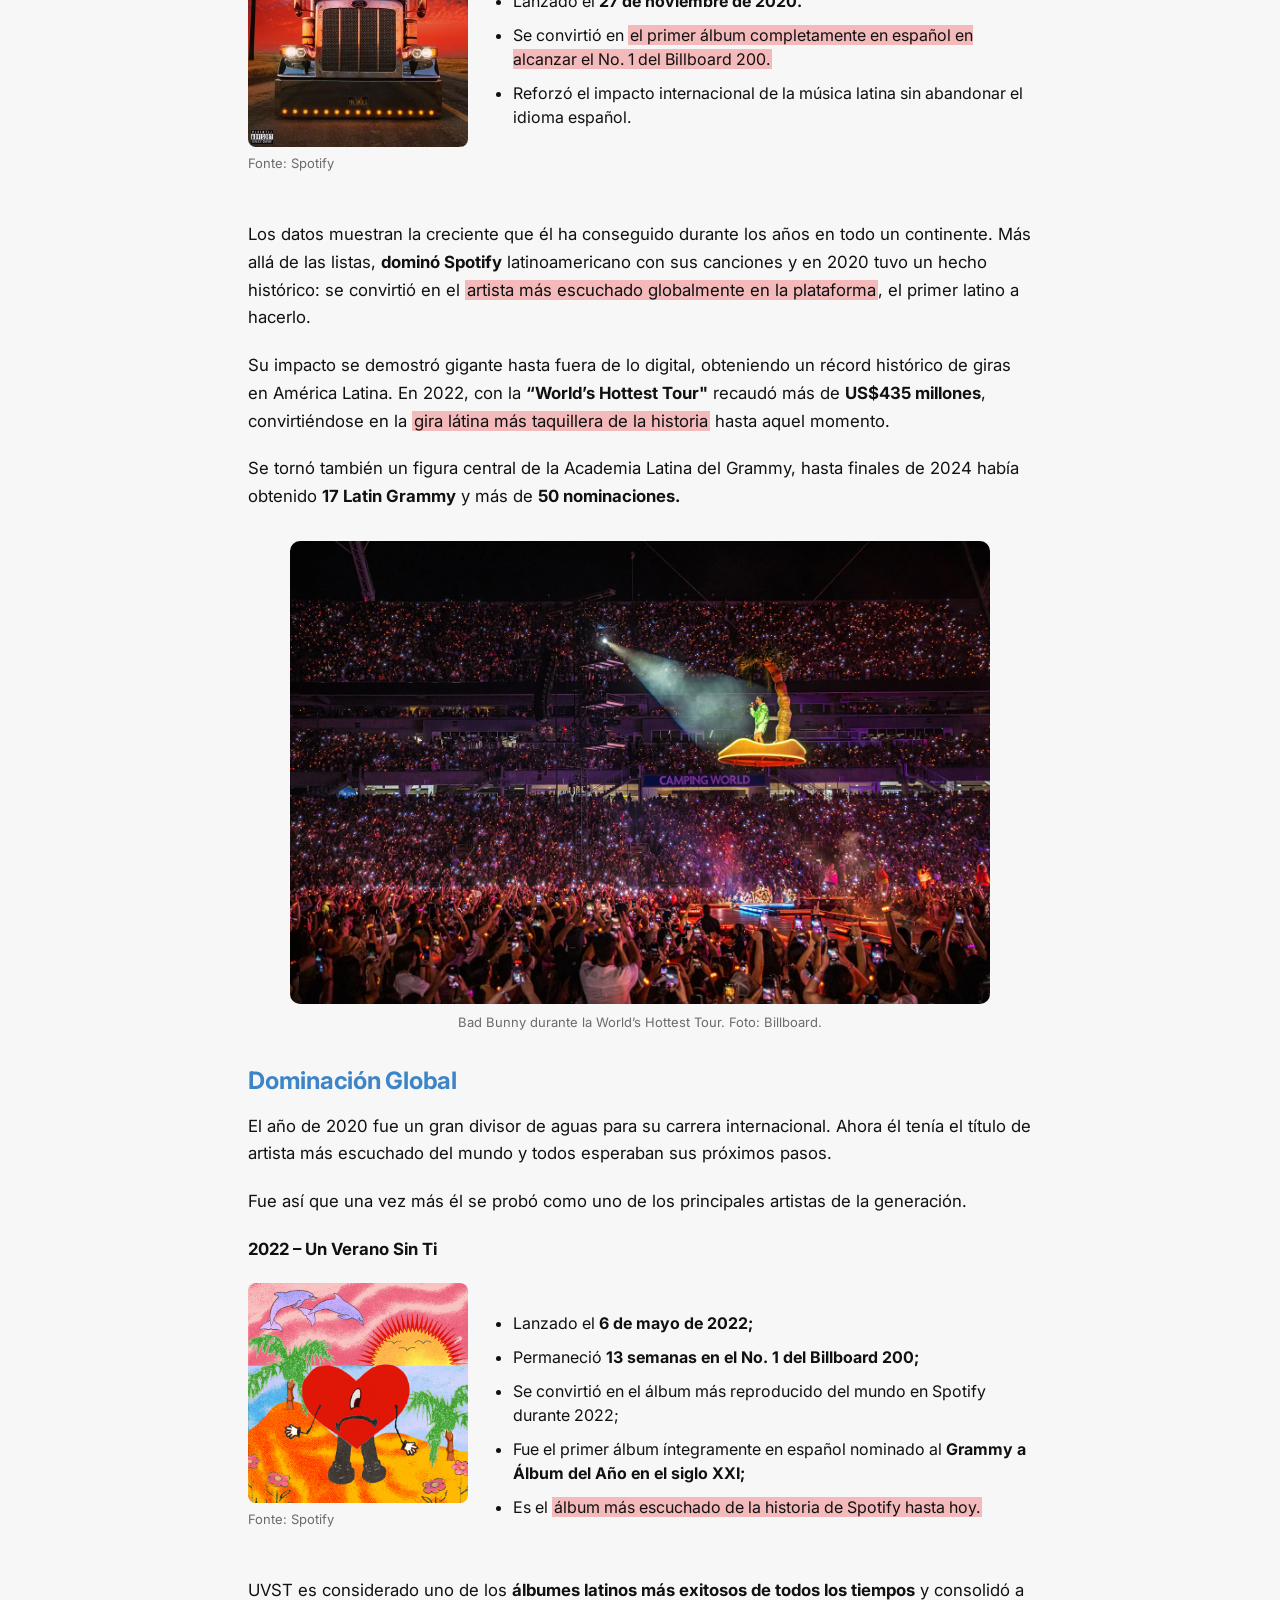
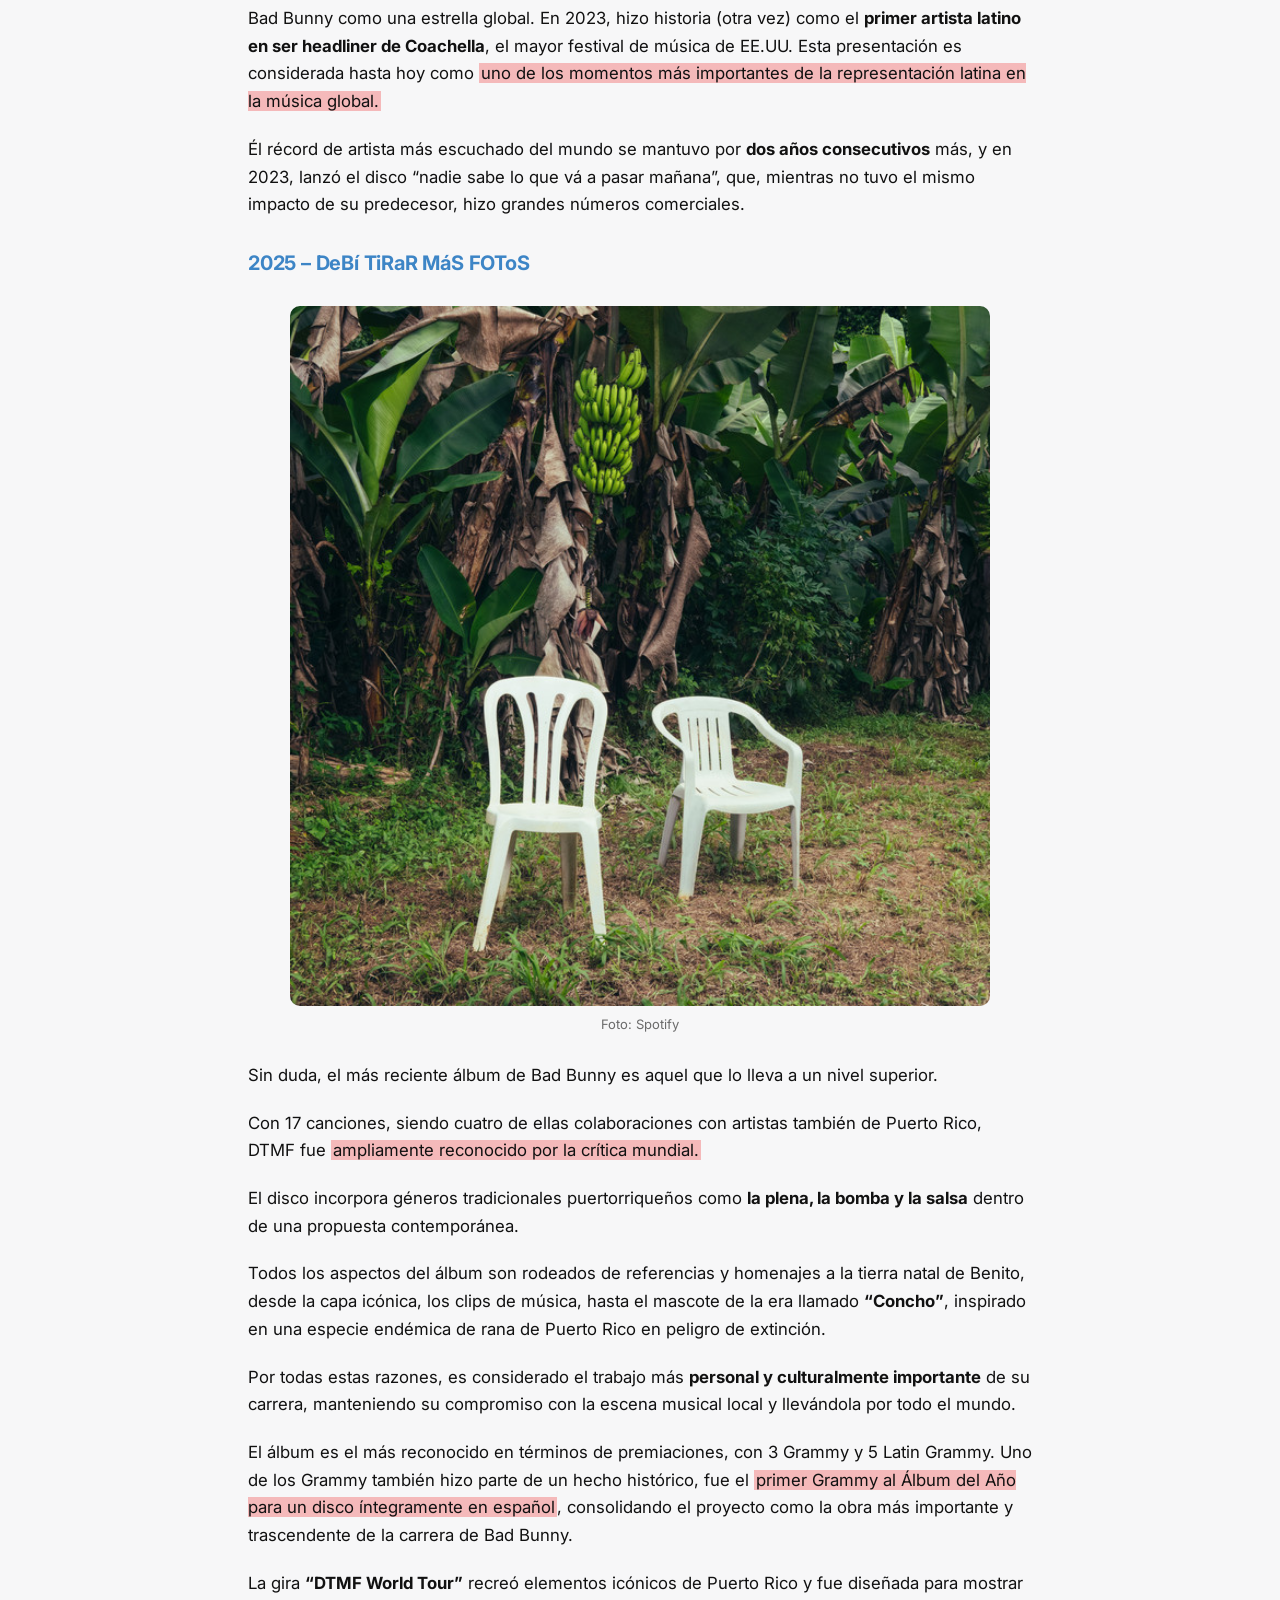
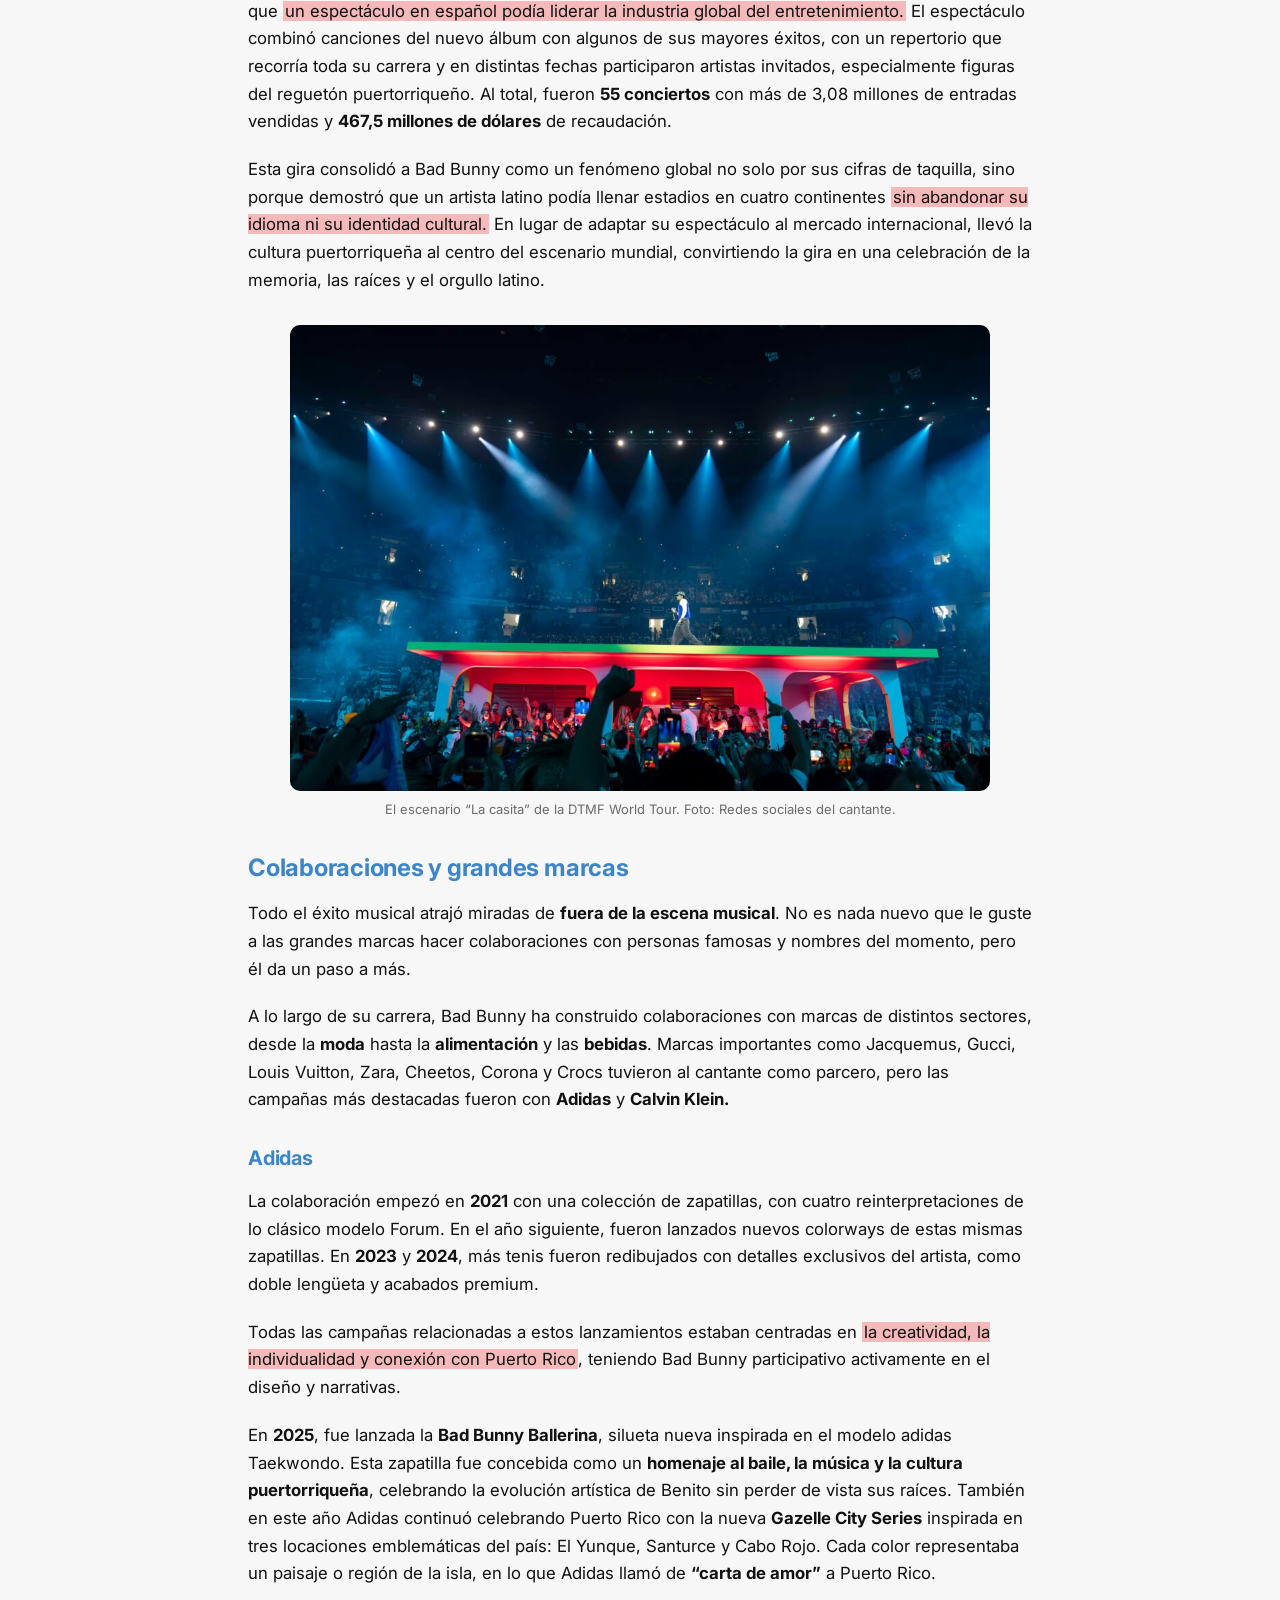
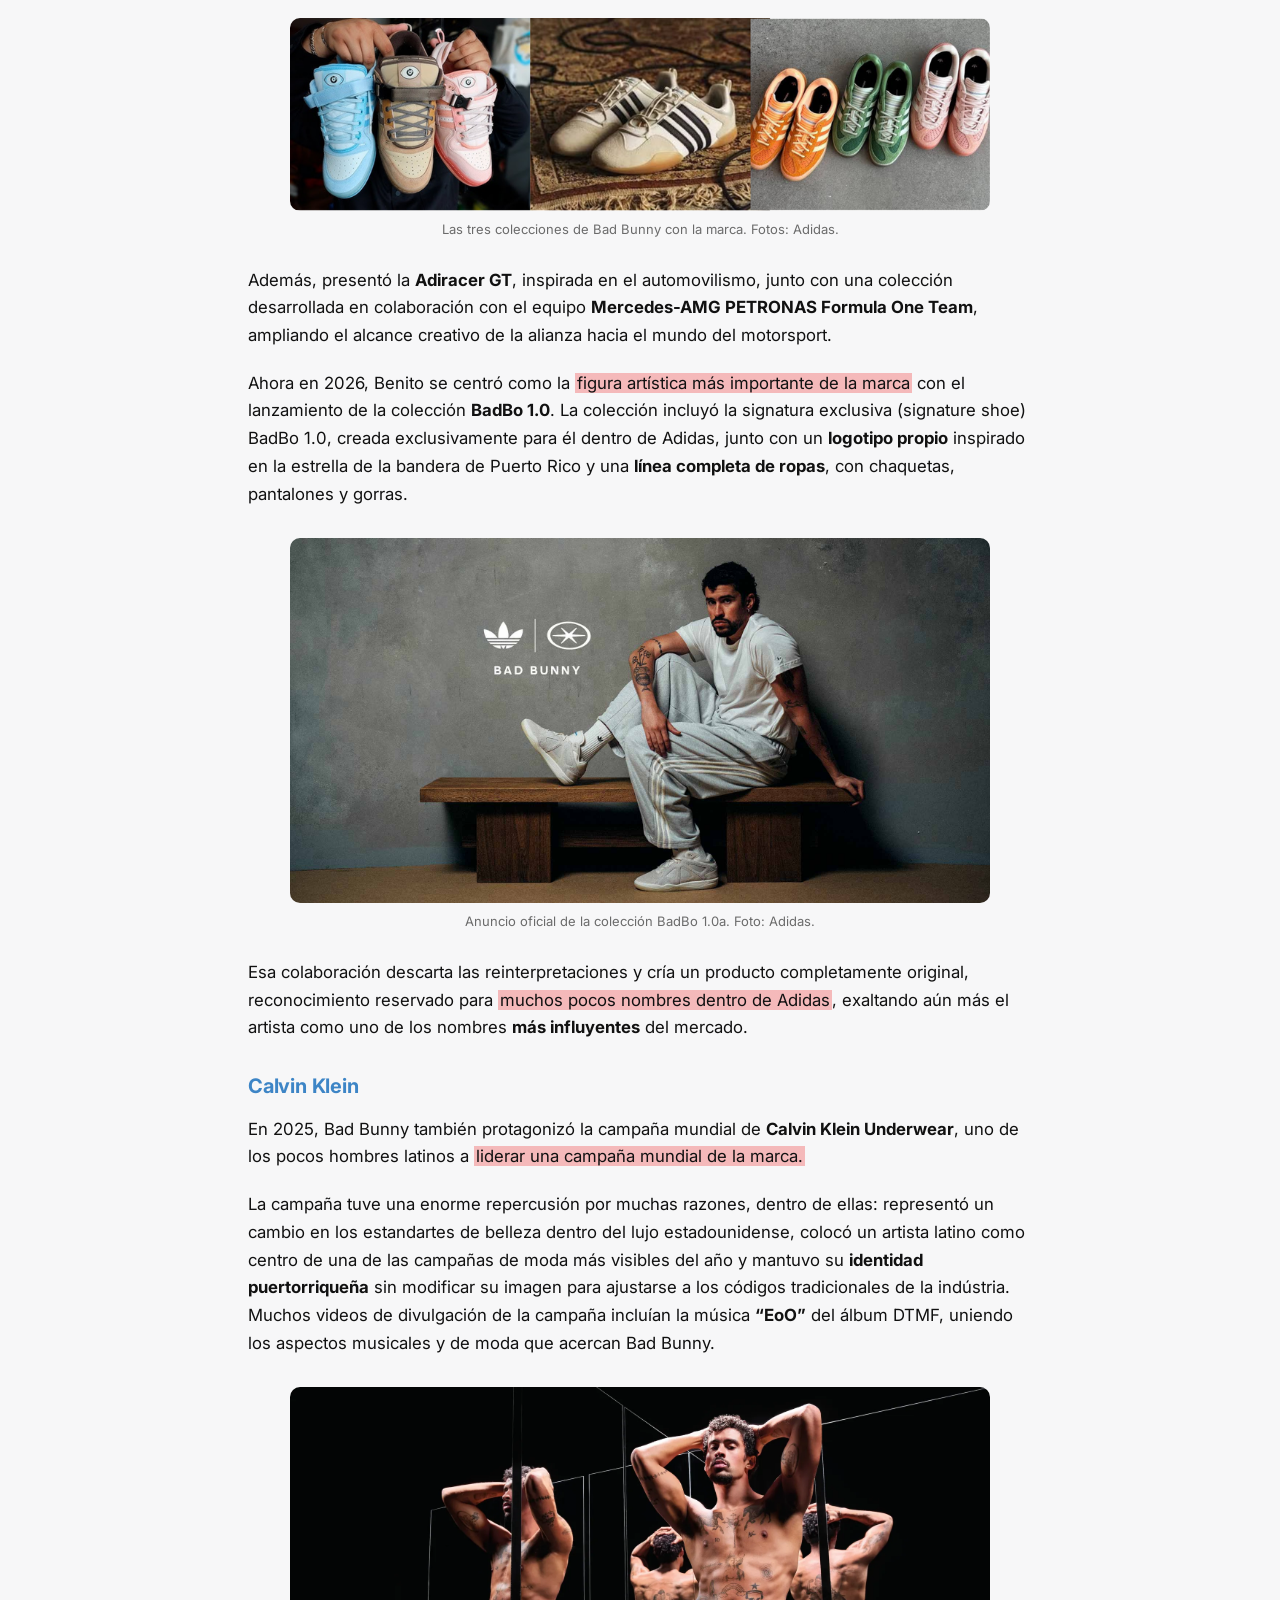
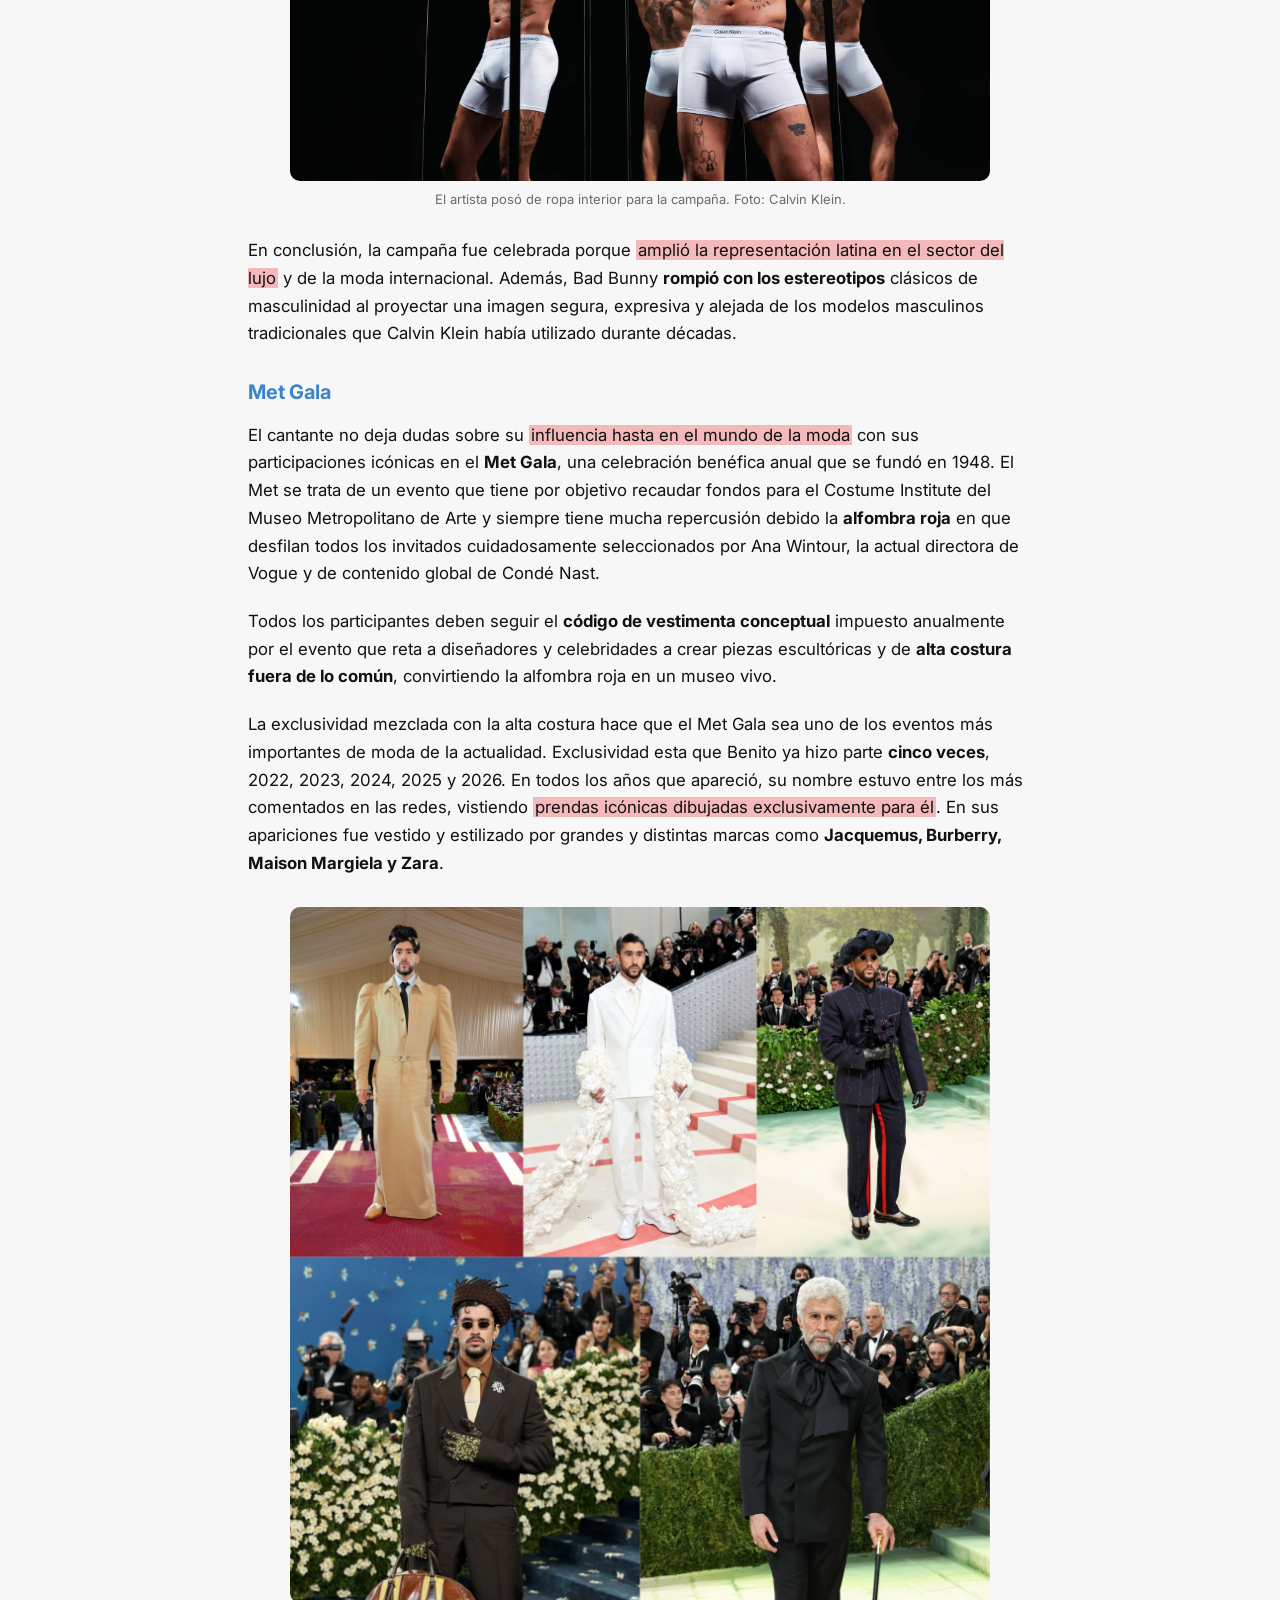
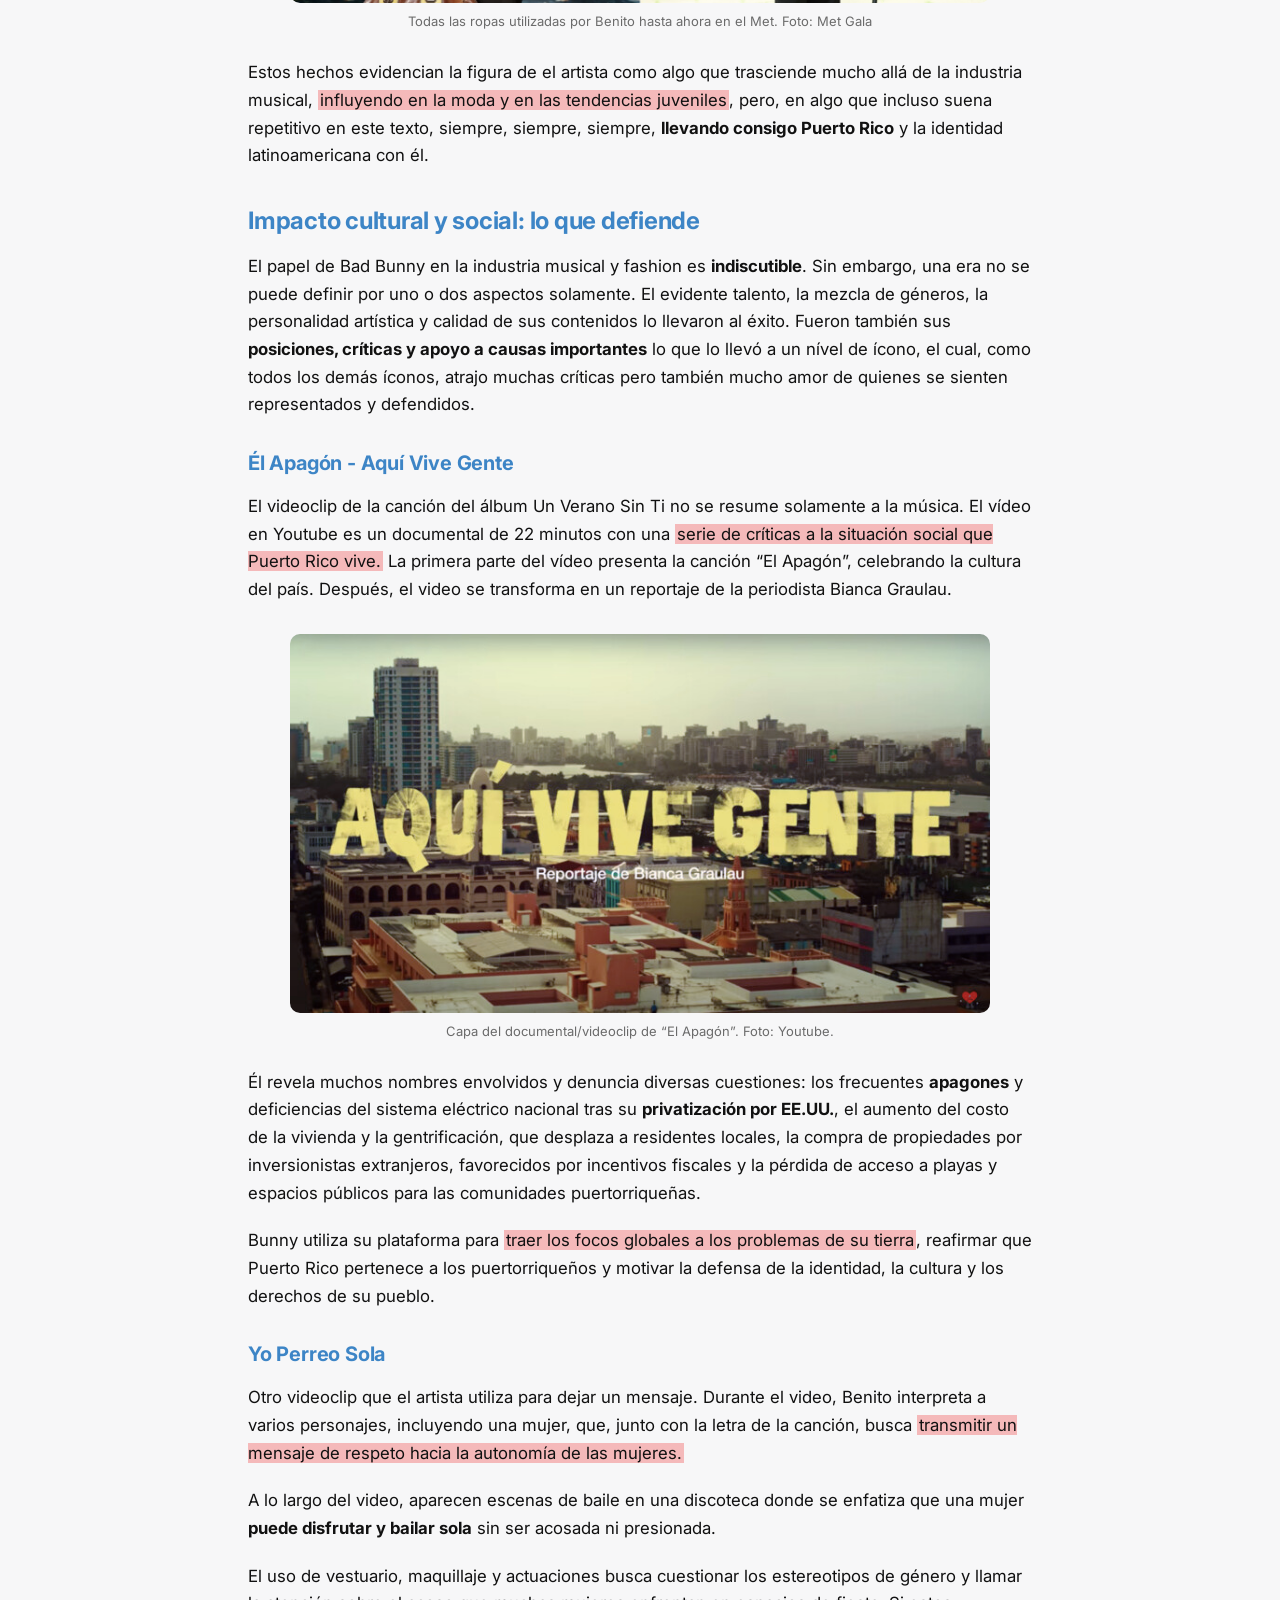
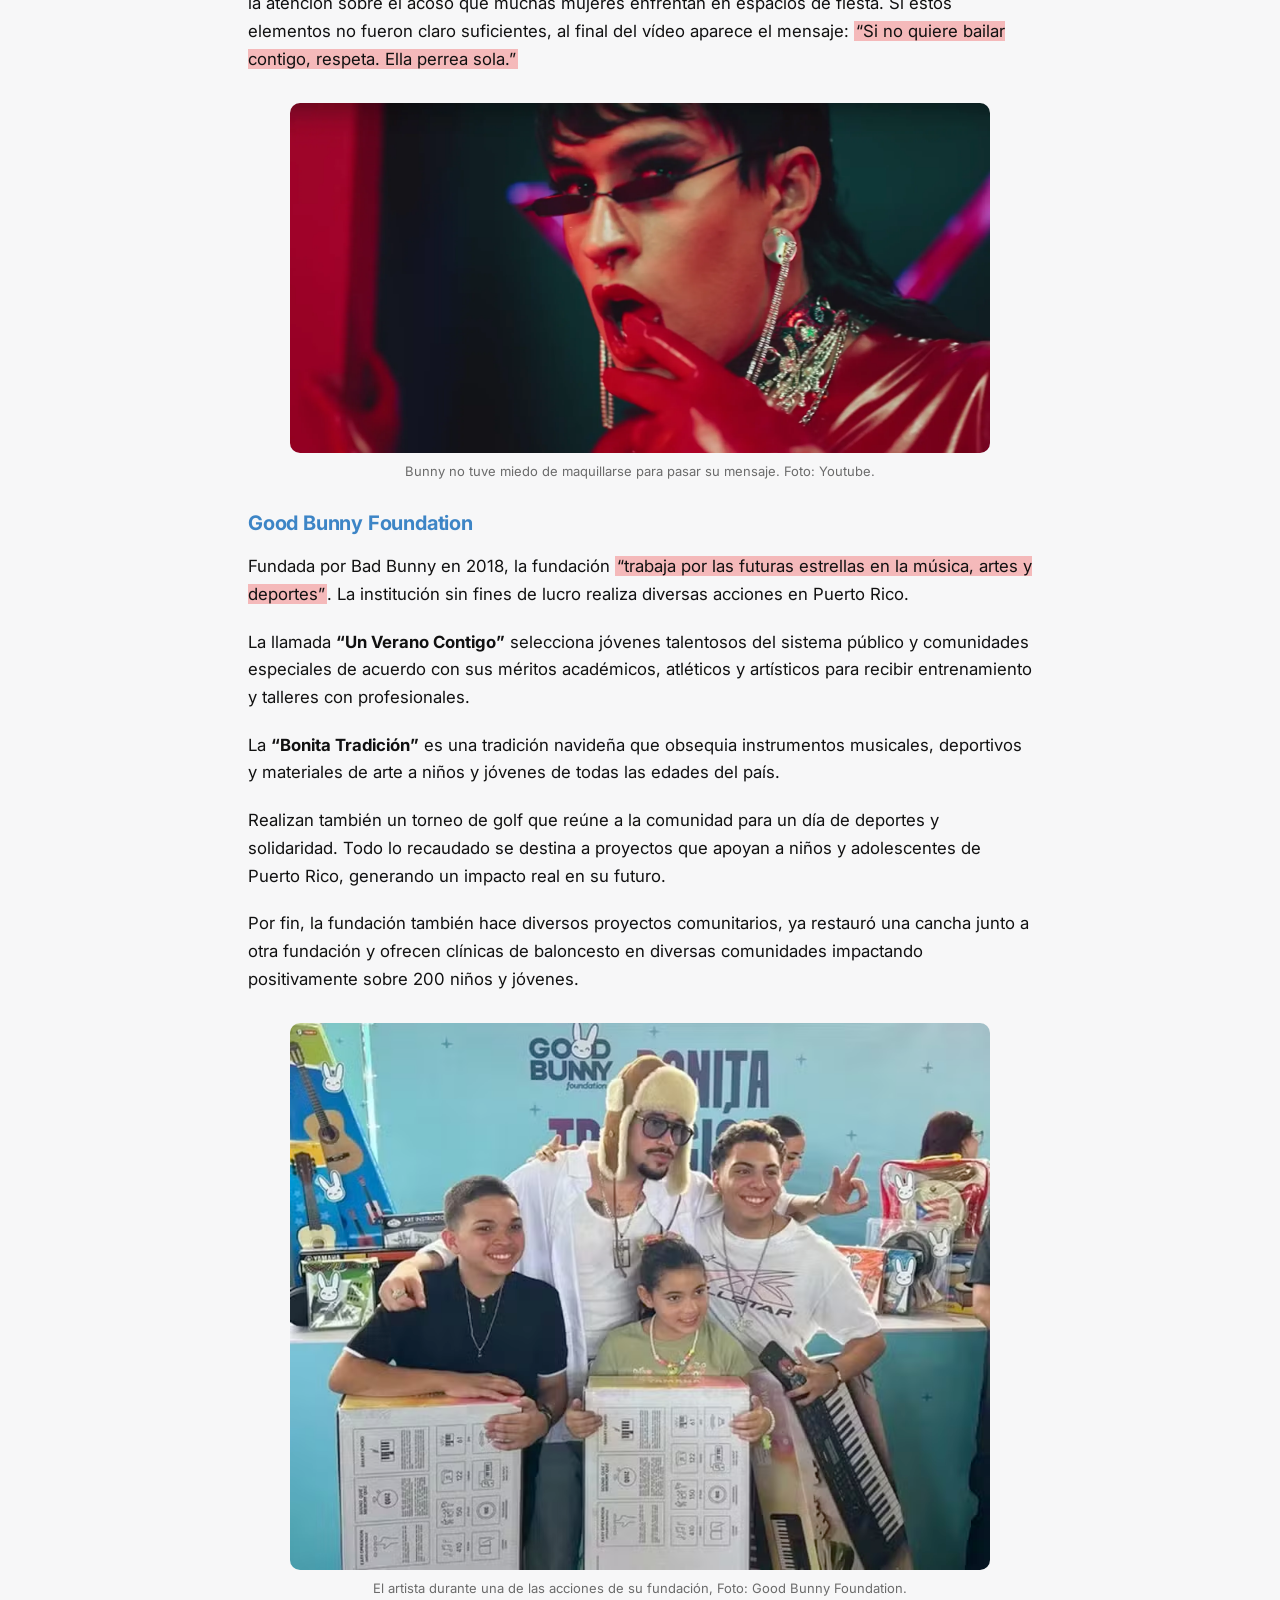
==== commit 93e382c4: "Responsividade, css, limpeza, novo logo" ====
--- a/index.html
+++ b/index.html
@@ -3,7 +3,7 @@
 <head>
   <meta charset="utf-8" />
   <meta name="viewport" content="width=device-width,initial-scale=1" />
-  <title>Jornal Level Up</title>
+  <title>Diário Level Up</title>
 
   <link rel="icon" type="image/png" href="imgs/flavicon.png">
 
@@ -13,31 +13,20 @@
 
   <link rel="stylesheet" href="styles.css" />
 
-  <!-- Título que vai aparecer no preview -->
+  <!-- Metatags Open Graph -->
   <meta property="og:title" content="La Era Bad Bunny: Transformación Musical y Cultural">
-
-  <!-- Descrição curta abaixo do título -->
   <meta property="og:description" content="Más que un cantante, Bad Bunny se ha convertido en uno de los artistas más influyentes del siglo XXI.">
-
-  <!-- A IMAGEM DE CAPA (Atenção a este detalhe abaixo) -->
   <meta property="og:image" content="https://jornal-level-up.vercel.app/imgs/capa.png">
-
-  <!-- A URL do seu site -->
   <meta property="og:url" content="https://jornal-level-up.vercel.app/">
-
-  <!-- Define que é um artigo/site -->
   <meta property="og:type" content="article">
 
-  <!-- (Opcional) Tags para o Twitter/X também lerem o card bonitão -->
   <meta name="twitter:card" content="summary_large_image">
   <meta name="twitter:title" content="La Era Bad Bunny: Transformación Musical y Cultural">
   <meta name="twitter:description" content="Más que un cantante, Bad Bunny se ha convertido en uno de los artistas más influyentes del siglo XXI.">
-  <meta name="twitter:image" content="https://jornal-level-up.vercel.app/caminho-da-sua-imagem.jpg">
+  <meta name="twitter:image" content="https://jornal-level-up.vercel.app/imgs/capa.png">
 </head>
 <body>
   <header class="header">
-    <button class="mobile-menu-btn" aria-label="Abrir menu">☰</button>
-
     <div class="brand">
       <a href="index.html" class="logo-link" aria-label="Ir para a página inicial">
         <img src="imgs/Logo.png" alt="Jornal Backstage" class="header-logo">
@@ -87,9 +76,7 @@
 
     <figure class="article-image">
     <img src="imgs/bunny_bebe.jpg" alt="Bad Bunny Bebe" class="noticia-img">
-
     <figcaption>Benito cuando era niño y el origen de Bad Bunny. Foto: Redes sociales del cantante.</figcaption>
-
     </figure>
     
     <p>Cuando era niño le gustaba imitar famosos cantantes de salsa, pero cuando la edad llegó, tuve que trabajar como <strong>cajero y 
@@ -103,9 +90,7 @@
 
     <figure class="article-image">
     <img src="imgs/diles.jpg" alt="Capa Diles" class="noticia-img">
-
     <figcaption>La canción se encuentra disponible hasta ahora en la plataforma. Fonte: SoundCloud</figcaption>
-
     </figure>
 
     <h2>Dominación de la industria musical</h2>
@@ -123,94 +108,67 @@
 
     <p><strong>2017 – Soy Peor</strong></p>
     <div class="album-container">
-    <figure class="article-image figure-side">
-    <img src="imgs/soypeor.jpg" alt="Capa Soy Peor" class="noticia-img">
-
-    <figcaption>Fonte: Spotify</figcaption>
-
-    </figure>
-
-    <ul>
-      <li>La canción "Soy Peor" se convirtió en uno de los <strong>himnos</strong> que popularizaron el trap 
-        latino en Puerto Rico y el resto de América Latina.</li>
-      <li>Marcó el inicio de su <strong>reconocimiento masivo</strong> en la región y consolidó a Bad Bunny como una de las nuevas 
-        figuras del movimiento urbano.</li>
-    </ul>
-    </div>
-
+      <figure class="article-image figure-side">
+        <img src="imgs/soypeor.jpg" alt="Capa Soy Peor" class="noticia-img">
+        <figcaption>Fonte: Spotify</figcaption>
+      </figure>
+      <ul>
+        <li>La canción "Soy Peor" se convirtió en uno de los <strong>himnos</strong> que popularizaron el trap latino en Puerto Rico y el resto de América Latina.</li>
+        <li>Marcó el inicio de su <strong>reconocimiento masivo</strong> en la región y consolidó a Bad Bunny como una de las nuevas figuras del movimiento urbano.</li>
+      </ul>
+    </div>
 
     <p><strong>2018 – X 100PRE</strong></p>
-
     <div class="album-container">
-    <figure class="article-image figure-side">
-    <img src="imgs/x100pre.jpg" alt="Capa x100pre" class="noticia-img">
-
-    <figcaption>Fonte: Spotify</figcaption>
-
-    </figure>
-
-    <ul>
-      <li>Debutó en el <strong>No. 1 de Billboard Top Latin Albums.</strong></li>
-      <li>Ganó el <strong>Latin Grammy</strong> de Mejor Álbum de Música Urbana</li>
-      <li>Fue certificado <strong>11× Platino (Latino)</strong> por la RIAA.</li>
-    </ul>
-    </div>
-
-
-  
+      <figure class="article-image figure-side">
+        <img src="imgs/x100pre.jpg" alt="Capa x100pre" class="noticia-img">
+        <figcaption>Fonte: Spotify</figcaption>
+      </figure>
+      <ul>
+        <li>Debutó en el <strong>No. 1 de Billboard Top Latin Albums.</strong></li>
+        <li>Ganó el <strong>Latin Grammy</strong> de Mejor Álbum de Música Urbana</li>
+        <li>Fue certificado <strong>11× Platino (Latino)</strong> por la RIAA.</li>
+      </ul>
+    </div>
+
     <p><strong>2019 – OASIS (con J Balvin)</strong></p>
-
     <div class="album-container">
-    <figure class="article-image figure-side">
-    <img src="imgs/oasis.jpg" alt="Capa Oasis" class="noticia-img">
-
-    <figcaption>Fonte: Spotify</figcaption>
-
-    </figure>
-
-    <ul>
-      <li>Alcanzó el <strong>No. 1 en Billboard Top Latin Albums.</strong></li>
-      <li>Entró al Top 10 en múltiples mercados latinoamericanos;</li>
-      <li>Confirmó a Bad Bunny y J Balvin como los artistas urbanos más influyentes de la región.</li>
-    </ul>
+      <figure class="article-image figure-side">
+        <img src="imgs/oasis.jpg" alt="Capa Oasis" class="noticia-img">
+        <figcaption>Fonte: Spotify</figcaption>
+      </figure>
+      <ul>
+        <li>Alcanzó el <strong>No. 1 en Billboard Top Latin Albums.</strong></li>
+        <li>Entró al Top 10 en múltiples mercados latinoamericanos;</li>
+        <li>Confirmó a Bad Bunny y J Balvin como los artistas urbanos más influyentes de la región.</li>
+      </ul>
     </div>
 
     <p><strong>YHLQMDLG</strong></p>
-
     <div class="album-container">
-    <figure class="article-image figure-side">
-    <img src="imgs/YHLQMDLG.jpeg" alt="Capa YHLQMDLG" class="noticia-img">
-
-    <figcaption>Fonte: Spotify</figcaption>
-
-    </figure>
-
-    <ul>
-      <li>Lanzado el <strong>29 de febrero de 2020.</strong></li>
-      <li>Debutó en el <strong>No. 2 del Billboard 200</strong>, el mejor debut para un álbum completamente 
-        en español en ese momento;</li>
-      <li>Alcanzó el No. 1 de Billboard Top Latin Albums;</li>
-      <li>Permaneció <span class="highlight">70 semanas consecutivas en el No. 1</span>, estableciendo el récord de 
-        permanencia más largo en la historia del chart.</li>
-    </ul>
+      <figure class="article-image figure-side">
+        <img src="imgs/YHLQMDLG.jpeg" alt="Capa YHLQMDLG" class="noticia-img">
+        <figcaption>Fonte: Spotify</figcaption>
+      </figure>
+      <ul>
+        <li>Lanzado el <strong>29 de febrero de 2020.</strong></li>
+        <li>Debutó en el <strong>No. 2 del Billboard 200</strong>, el mejor debut para un álbum completamente en español en ese momento;</li>
+        <li>Alcanzó el No. 1 de Billboard Top Latin Albums;</li>
+        <li>Permaneció <span class="highlight">70 semanas consecutivas en el No. 1</span>, estableciendo el récord de permanencia más largo en la historia del chart.</li>
+      </ul>
     </div>
 
     <p><strong>El Último Tour del Mundo</strong></p>
-
     <div class="album-container">
-    <figure class="article-image figure-side">
-    <img src="imgs/el ultimo tour del mundo.avif" alt="Capa ultimo tour" class="noticia-img">
-
-    <figcaption>Fonte: Spotify</figcaption>
-
-    </figure>
-
-    <ul>
-      <li>Lanzado el <strong>27 de noviembre de 2020.</strong></li>
-      <li>Se convirtió en <span class="highlight">el primer álbum completamente en español en alcanzar 
-        el No. 1 del Billboard 200.</span></li>
-      <li>Reforzó el impacto internacional de la música latina sin abandonar el idioma español.</li>
-    </ul>
+      <figure class="article-image figure-side">
+        <img src="imgs/el ultimo tour del mundo.avif" alt="Capa ultimo tour" class="noticia-img">
+        <figcaption>Fonte: Spotify</figcaption>
+      </figure>
+      <ul>
+        <li>Lanzado el <strong>27 de noviembre de 2020.</strong></li>
+        <li>Se convirtió en <span class="highlight">el primer álbum completamente en español en alcanzar el No. 1 del Billboard 200.</span></li>
+        <li>Reforzó el impacto internacional de la música latina sin abandonar el idioma español.</li>
+      </ul>
     </div>
 
     <p>Los datos muestran la creciente que él ha conseguido durante los años en todo un continente. Más allá 
@@ -227,9 +185,7 @@
 
     <figure class="article-image">
     <img src="imgs/worldshottest tour.webp" alt="World Hottest Tour" class="noticia-img">
-
     <figcaption>Bad Bunny durante la World’s Hottest Tour. Foto: Billboard.</figcaption>
-
     </figure>
 
     <h2>Dominación Global</h2>
@@ -240,22 +196,18 @@
     <p>Fue así que una vez más él se probó como uno de los principales artistas de la generación.</p>
 
     <p><strong>2022 – Un Verano Sin Ti</strong></p>
-
     <div class="album-container">
-    <figure class="article-image">
-    <img src="imgs/uvst.jpeg" alt="Capa un verano sin ti" class="noticia-img">
-
-    <figcaption>Fonte: Spotify</figcaption>
-
-    </figure>
-
-    <ul>
-      <li>Lanzado el <strong>6 de mayo de 2022;</strong></li>
-      <li>Permaneció <strong>13 semanas en el No. 1 del Billboard 200;</strong></li>
-      <li>Se convirtió en el álbum más reproducido del mundo en Spotify durante 2022;</li>
-      <li>Fue el primer álbum íntegramente en español nominado al <strong>Grammy a Álbum del Año en el siglo XXI;</strong></li>
-      <li>Es el <span class="highlight">álbum más escuchado de la historia de Spotify hasta hoy.</span></li>
-    </ul>
+      <figure class="article-image">
+        <img src="imgs/uvst.jpeg" alt="Capa un verano sin ti" class="noticia-img">
+        <figcaption>Fonte: Spotify</figcaption>
+      </figure>
+      <ul>
+        <li>Lanzado el <strong>6 de mayo de 2022;</strong></li>
+        <li>Permaneció <strong>13 semanas en el No. 1 del Billboard 200;</strong></li>
+        <li>Se convirtió en el álbum más reproducido del mundo en Spotify durante 2022;</li>
+        <li>Fue el primer álbum íntegramente en español nominado al <strong>Grammy a Álbum del Año en el siglo XXI;</strong></li>
+        <li>Es el <span class="highlight">álbum más escuchado de la historia de Spotify hasta hoy.</span></li>
+      </ul>
     </div>
 
     <p>UVST es considerado uno de los <strong>álbumes latinos más exitosos de todos los tiempos</strong> y consolidó a Bad Bunny 
@@ -271,9 +223,7 @@
 
     <figure class="article-image">
     <img src="imgs/dtmf.jpeg" alt="Capa debi tirar mas fotos" class="noticia-img">
-
-    <figcaption>Legenda tansnananana. Foto: tanananana</figcaption>
-
+    <figcaption>Foto: Spotify</figcaption>
     </figure>
 
     <p>Sin duda, el más reciente álbum de Bad Bunny es aquel que lo lleva a un nivel superior.</p>
@@ -284,7 +234,7 @@
     <p>El disco incorpora géneros tradicionales puertorriqueños como <strong>la plena, la bomba y la salsa</strong> 
       dentro de una propuesta contemporánea. </p>
 
-    <p>Todos los aspectos del álbum son rodeados de refere	ncias y homenajes a la tierra natal de Benito, 
+    <p>Todos los aspectos del álbum son rodeados de referencias y homenajes a la tierra natal de Benito, 
       desde la capa icónica, los clips de música, hasta el mascote de la era llamado <strong>“Concho”</strong>, 
       inspirado en una especie endémica de rana de Puerto Rico en peligro de extinción.</p>
    
@@ -298,8 +248,7 @@
     <p>La gira <strong>“DTMF World Tour”</strong> recreó elementos icónicos de Puerto Rico y fue diseñada para mostrar 
       que <span class="highlight">un espectáculo en español podía liderar la industria global del entretenimiento.</span> 
       El espectáculo combinó canciones del nuevo álbum con algunos de sus mayores éxitos, con un repertorio que recorría toda su 
-      carrera y en distintas fechas participaron artistas invitados, especialmente figuras del reguetón puertorriqueño. Todo fue planeado 
-      como la  Al total, fueron <strong>55 conciertos</strong> con más de 3,08 millones de entradas vendidas y <strong>467,5 millones de dólares</strong> 
+      carrera y en distintas fechas participaron artistas invitados, especialmente figuras del reguetón puertorriqueño. Al total, fueron <strong>55 conciertos</strong> con más de 3,08 millones de entradas vendidas y <strong>467,5 millones de dólares</strong> 
       de recaudación.</p>
     
     <p>Esta gira consolidó a Bad Bunny como un fenómeno global no solo por sus cifras de taquilla, sino porque demostró que un artista latino 
@@ -309,9 +258,7 @@
 
     <figure class="article-image">
     <img src="imgs/dtmf.jpg" alt="la casita" class="noticia-img">
-
     <figcaption>El escenario “La casita” de la DTMF World Tour. Foto: Redes sociales del cantante.</figcaption>
-
     </figure>
 
     <h2>Colaboraciones y grandes marcas</h2>
@@ -333,19 +280,17 @@
       conexión con Puerto Rico</span>, teniendo Bad Bunny participativo activamente en el diseño y narrativas.</p>
 
     <p>En <strong>2025</strong>, fue lanzada la <strong>Bad Bunny Ballerina</strong>, silueta nueva inspirada en el modelo adidas Taekwondo. Esta zapatilla fue concebida como 
-      un <strong>homenaje al baile, la música y la cultura puertorriqueña</strong>, celebrando la evolución artística de Benito sin perder de vista sus raíces.  También en este 
+      un <strong>homenaje al baile, la música y la cultura puertorriqueña</strong>, celebrando la evolución artística de Benito sin perder de vista sus raíces. También en este 
       año Adidas continuó celebrando Puerto Rico con la nueva <strong>Gazelle City Series</strong> inspirada en tres locaciones emblemáticas del país: El Yunque, Santurce y Cabo 
       Rojo. Cada color representaba un paisaje o región de la isla, en lo que Adidas llamó de <strong>“carta de amor”</strong> a Puerto Rico. </p>
 
     <figure class="article-image">
     <img src="imgs/adidas_badbunny.png" alt="adidas badbunny" class="noticia-img">
-
     <figcaption>Las tres colecciones de Bad Bunny con la marca. Fotos: Adidas.</figcaption>
-
     </figure>
 
     <p>Además, presentó la <strong>Adiracer GT</strong>, inspirada en el automovilismo, junto con una colección desarrollada en colaboración con el 
-      fequipo <strong>Mercedes-AMG PETRONAS Formula One Team</strong>, ampliando el alcance creativo de la alianza hacia el mundo del motorsport.</p>
+      equipo <strong>Mercedes-AMG PETRONAS Formula One Team</strong>, ampliando el alcance creativo de la alianza hacia el mundo del motorsport.</p>
 
     <p>Ahora en 2026, Benito se centró como la <span class="highlight">figura artística más importante de la marca</span> con el lanzamiento de la colección <strong>BadBo 1.0</strong>. 
       La colección incluyó la signatura exclusiva (signature shoe) BadBo 1.0, creada exclusivamente para él dentro de Adidas, junto con un <strong>logotipo propio</strong> 
@@ -353,9 +298,7 @@
 
     <figure class="article-image">
     <img src="imgs/badbo_adidas.jpg" alt="badbo" class="noticia-img">
-
     <figcaption>Anuncio oficial de la colección BadBo 1.0a. Foto: Adidas.</figcaption>
-
     </figure>
 
     <p>Esa colaboración descarta las reinterpretaciones y cría un producto completamente original, reconocimiento reservado 
@@ -373,9 +316,7 @@
 
     <figure class="article-image">
     <img src="imgs/calvinklein.webp" alt="Calvin Klein" class="noticia-img">
-
     <figcaption>El artista posó de ropa interior para la campaña. Foto: Calvin Klein.</figcaption>
-
     </figure>
 
     <p>En conclusión, la campaña fue celebrada porque <span class="highlight">amplió la representación latina en el sector del lujo</span> y de la moda internacional. Además, 
@@ -394,14 +335,12 @@
 
     <p>La exclusividad mezclada con la alta costura hace que el Met Gala sea uno de los eventos más importantes de moda de la actualidad. Exclusividad 
       esta que Benito ya hizo parte <strong>cinco veces</strong>, 2022, 2023, 2024, 2025 y 2026. En todos los años que apareció, su nombre estuvo entre 
-      los más comentados en las redes, vistiendo <span class="highlight">prendas icónicas dibujadas exclusivamente para él</span>. Bad Bunny. En sus 
+      los más comentados en las redes, vistiendo <span class="highlight">prendas icónicas dibujadas exclusivamente para él</span>. En sus 
       apariciones fue vestido y estilizado por grandes y distintas marcas como <strong>Jacquemus, Burberry, Maison Margiela y Zara</strong>.</p>
 
     <figure class="article-image">
     <img src="imgs/MET_GALA.jpeg" alt="MetGala" class="noticia-img">
-
     <figcaption>Todas las ropas utilizadas por Benito hasta ahora en el Met. Foto: Met Gala</figcaption>
-
     </figure>
 
     <p>Estos hechos evidencian la figura de el artista como algo que trasciende mucho allá de la industria musical, <span class="highlight">influyendo 
@@ -417,18 +356,16 @@
 
     <h3>Él Apagón - Aquí Vive Gente</h3>
 
-    <p>El videoclip de la canción del álbum 	Un Verano Sin Ti no se resume solamente a la música. El vídeo en Youtube es un documental de 22 minutos 
+    <p>El videoclip de la canción del álbum Un Verano Sin Ti no se resume solamente a la música. El vídeo en Youtube es un documental de 22 minutos 
       con una <span class="highlight">serie de críticas a la situación social que Puerto Rico vive.</span> La primera parte del vídeo presenta la 
-      canción “El Apagón”, celebrando la cultura del país. Después, el video se transforma en un reportaje de la periodista Bianca Graulau. </p>
+      canción “El Apagón”, celebrando la cultura del país. Después, el video se transforma en un reportaje de la periodista Bianca Graulau.</p>
 
     <figure class="article-image">
     <img src="imgs/el apagon.jpg" alt="Capa Soy Peor" class="noticia-img">
-
     <figcaption>Capa del documental/videoclip de “El Apagón”. Foto: Youtube.</figcaption>
-
-    </figure>
-
-    <p>Él  revela muchos nombres envolvidos y denuncia diversas cuestiones: los frecuentes <strong>apagones</strong> y deficiencias del 
+    </figure>
+
+    <p>Él revela muchos nombres envolvidos y denuncia diversas cuestiones: los frecuentes <strong>apagones</strong> y deficiencias del 
       sistema eléctrico nacional tras su <strong>privatización por EE.UU.</strong>, el aumento del costo de la vivienda y la gentrificación, que desplaza a residentes locales, 
       la compra de propiedades por inversionistas extranjeros, favorecidos por incentivos fiscales y la pérdida de acceso a playas y espacios públicos para las comunidades puertorriqueñas.</p>
 
@@ -447,9 +384,7 @@
 
     <figure class="article-image">
     <img src="imgs/yo perreo sola.webp" alt="yo perreo" class="noticia-img">
-
     <figcaption>Bunny no tuve miedo de maquillarse para pasar su mensaje. Foto: Youtube.</figcaption>
-
     </figure>
 
     <h3>Good Bunny Foundation</h3>
@@ -470,9 +405,7 @@
 
     <figure class="article-image">
     <img src="imgs/good-bunny-fundacao-2.avif" alt="Good Bunny" class="noticia-img">
-
     <figcaption>El artista durante una de las acciones de su fundación, Foto: Good Bunny Foundation.</figcaption>
-
     </figure>
     
     <h3>Apoyo a Comunidad LGBT+</h3>
@@ -491,9 +424,7 @@
 
     <figure class="article-image">
     <img src="imgs/alexia.webp" alt="Alexia" class="noticia-img">
-
     <figcaption>La camiseta usada por Benito repercutió en las redes. Foto: NBC.</figcaption>
-
     </figure>
 
     <p>En otra presentación, ahora de “Tití Me Preguntó” en el <strong>VMA</strong> de 2022, besó a una bailarina y <strong>a un bailarín</strong> como 
@@ -501,9 +432,7 @@
 
     <figure class="article-image">
     <img src="imgs/besogay.jpeg" alt="Baso Gay" class="noticia-img">
-
     <figcaption>El gesto de Bad Bunny que impactó los presentes. Foto: VMA.</figcaption>
-
     </figure>
 
     <h3>Grammy 2026</h3>
@@ -525,9 +454,7 @@
 
     <figure class="article-image">
     <img src="imgs/grammy_discurso.avif" alt="Grammy Discurso" class="noticia-img">
-
     <figcaption>Durante su discurso, eligió responder al odio con amor. Foto: Grammy.</figcaption>
-
     </figure>
 
     <h3>Super Bowl</h3>
@@ -545,9 +472,7 @@
 
     <figure class="article-image">
     <img src="imgs/superbowl_vogue_mexico.webp" alt="Super Bowl" class="noticia-img">
-
     <figcaption>La bandera puertorriqueña se hice más do que presente. Foto: Kevin Sabitus/Getty Images.</figcaption>
-
     </figure>
 
     <p>Todo el espectáculo fue un <strong>homenaje a Puerto Rico</strong> y a la cultura latinoamericana. Incluyó referencias a la vida cotidiana de la isla, la bandera 
@@ -561,9 +486,7 @@
 
     <figure class="article-image">
     <img src="imgs/frase_the new york times.webp" alt="Mensagem Super Bowl" class="noticia-img">
-
     <figcaption>La mensaje final trás la presentación en Super Bowl. Foto:The New York Times.</figcaption>
-
     </figure>
 
     <h2>El legado</h2>
@@ -597,9 +520,7 @@
 
     <figure class="article-image">
     <img src="imgs/badbunny_child.jpg" alt="Bad Bunny e Criança" class="noticia-img">
-
     <figcaption>Bad Bunny entregando su Grammy a un niño durante el Super Bowl. Foto: Youtube.</figcaption>
-
     </figure>
 
     <h3>Conclusión</h3>
@@ -622,24 +543,23 @@
 
     <p>El hecho es que ser el cantante más escuchado del mundo es algo pequeño cerca de todo lo que él representa. Sus 
       logros en todas las esferas en los últimos 10 años lo hacen más que evidente que cumple con todos los requisitos para 
-      ser la <strong>imagen de su generación</strong> y demuestra que vivimos, realmente, en la <strong>Era Bad Bunny.</strong></p>
+      ser la <strong>imagen de su generación</strong> y demuestra que vivimos, realmente, en la <strong class="blue-text">Era Bad Bunny.</strong></p>
 
     <figure class="article-image">
     <img src="imgs/badbunnychile.jpeg" alt="Bad Bunny Chile" class="noticia-img">
-
     <figcaption>El legado esta solamente empezando. Foto: Pedro Rodríguez.</figcaption>
-
     </figure>
 
     <p class="fontes-materia">
-      <strong>Fontes:</strong> GQ México, Paper Magazine, Vogue México, Spotify, Billboard, Grammy, Adidas , Calvin Klein, G1, CNN Español Latinoamerica, ET, Variety, Los40
+      <strong>Fontes:</strong> GQ México, Paper Magazine, Vogue México, Spotify, Billboard, Grammy, Adidas, 
+      Calvin Klein, G1, CNN Español Latinoamerica, ET, Variety, Los40, The New York Times
     </p>
   </main>
 
   <footer class="footer">
-    Jornal Level Up © 2026
+    Diário Level Up © 2026
   </footer>
 
   <script src="script.js"></script>
 </body>
-</html>
+</html>
--- a/styles.css
+++ b/styles.css
@@ -1,4 +1,4 @@
-/* styles.css - Refatorado para Single Page Application (SPA) com Tipografia Unificada (Inter)
+/* styles.css - Refatorado e Limpo
    Paleta: Azul Celeste Porto Rico (#5BA3DD), Vermelho (#ED0000), Off-white e Preto.
    Tipografia: Inter (Sans-serif moderno) em toda a aplicação.
 */
@@ -55,7 +55,7 @@
   min-height: 100vh; 
 }
 
-main, .article, .container {
+main, .article {
   flex: 1; 
   width: 100%; 
 }
@@ -68,7 +68,7 @@
   letter-spacing: -0.02em;
 }
 
-/* Header SPA */
+/* Header Limpo e Centralizado */
 .header {
   position: fixed;
   top: 0; left: 0; width: 100%;
@@ -78,64 +78,35 @@
   z-index: 1000;
   box-shadow: 0 2px 10px rgba(0, 0, 0, 0.15);
   padding: 0 20px;
-  display: grid;
-  grid-template-columns: auto 1fr auto; /* Garante que os lados ocupem o espaço ideal e o botão vá para a ponta */
+  display: flex;
+  justify-content: center; /* Centraliza o logo no Header */
   align-items: center;
   transition: background 0.3s ease;
 }
 
 .header .brand {
-  grid-column: 2; /* Força o logo/marca a ficar exatamente na coluna central */
-  text-align: center;
-  white-space: nowrap;
-}
-
-.header .brand a.title-link {
-  font-family: 'Inter', system-ui, -apple-system, sans-serif;
-  font-size: 24px;
-  font-weight: 700;
+  display: flex;
+  justify-content: center;
+  align-items: center;
+}
+
+.header .brand a.logo-link {
+  display: block;
   text-decoration: none;
-  color: var(--white);
-  letter-spacing: -0.01em;
 }
 
 .header-logo {
   max-height: 50px; 
   width: auto;      
   display: block;
-  margin: 0 auto;
   transition: opacity 0.2s;
 }
 
 .header-logo:hover { opacity: 0.9; }
 
-.nav-container { 
-  grid-column: 1;
-  justify-self: start; 
-}
-
-.nav-links {
-  display: flex;
-  align-items: center; 
-  gap: 20px;         
-  height: 100%;          
-}
-
-.nav-links a {
-  color: var(--white);
-  text-decoration: none;
-  font-weight: 600;
-  font-size: 15px;
-  transition: opacity 0.2s;
-}
-
-.nav-links a:hover { opacity: 0.8; }
-
-.mobile-menu-btn { display: none; }
-
 #themeToggle {
-  grid-column: 3; /* Força o botão de tema para a extremidade direita da grid */
-  justify-self: end; 
+  position: absolute; /* Fixa o botão na direita, independente do logo */
+  right: 20px;
   background: rgba(255, 255, 255, 0.15);
   border: 1px solid rgba(255, 255, 255, 0.3);
   color: var(--white);
@@ -150,52 +121,6 @@
   background: rgba(255, 255, 255, 0.25);
 }
 
-/* Container Principal */
-.container {
-  max-width: 1100px;
-  margin: 36px auto;
-  padding: 0 18px;
-}
-
-/* Destaque / Hero */
-.hero {
-  background: var(--card);
-  border-radius: var(--radius);
-  overflow: hidden;
-  box-shadow: 0 6px 22px rgba(0,0,0,0.06);
-  position: relative;
-}
-
-.hero img {
-  width: 100%;
-  display: block;
-  height: 420px;
-  object-fit: cover;
-}
-
-.hero .hero-content {
-  position: absolute;
-  left: 28px;
-  bottom: 28px;
-  background: linear-gradient(180deg, rgba(0,0,0,0) 0%, rgba(0,0,0,0.7) 100%);
-  color: #ffffff;
-  padding: 20px;
-  border-radius: 8px;
-  max-width: 80%;
-}
-
-.hero .hero-content h1 {
-  margin: 0 0 8px 0;
-  font-size: 28px;
-  line-height: 1.15;
-}
-
-.hero .hero-content p {
-  margin: 0;
-  opacity: 0.95;
-  font-weight: 400;
-}
-
 /* Corpo do Artigo / Editorial */
 .article {
   max-width: 820px;
@@ -242,17 +167,17 @@
 }
 
 /* Estilização dos H2 e H3 */
-.article h2, .container h2, .article h3 {
+.article h2, .article h3 {
   color: #3d85c6;
   font-weight: 700;
   letter-spacing: -0.01em;
 }
 
-html.dark .article h2, html.dark .container h2, html.dark .article h3 {
-  color: #64b5f6; /* Azul ligeiramente mais claro para ter ótimo contraste no fundo escuro */
-}
-
-.article h2, .container h2 {
+html.dark .article h2, html.dark .article h3 {
+  color: #64b5f6;
+}
+
+.article h2 {
   font-size: 24px;
   margin-top: 36px;
   margin-bottom: 16px; 
@@ -332,6 +257,7 @@
   display: flex;
   align-items: center; 
   gap: 25px;
+  margin-bottom: 20px;
 }
 
 .album-container figure.article-image {
@@ -354,7 +280,6 @@
 .album-container ul {
   margin: 0; 
   padding-left: 20px;
-  transform: translateY(-15px); 
 }
 
 .album-container ul li {
@@ -387,117 +312,34 @@
   scroll-margin-top: 90px; 
 }
 
-/* Responsividade & Menu Mobile */
-@media (max-width: 900px) {
-  .header {
-    grid-template-columns: 50px 1fr 50px; 
-    padding: 0 10px;
-  }
-
-  .mobile-menu-btn {
-    display: block;
-    background: transparent;
-    border: none;
-    color: var(--white);
-    font-size: 28px;
-    cursor: pointer;
-    padding: 0;
-    justify-self: start;
-    z-index: 1001;
-  }
-
-  .nav-links {
-    position: fixed;
-    top: 70px; 
-    left: -320px; 
-    width: 300px; 
-    max-width: 85vw; 
-    height: calc(100vh - 70px);
-    background: var(--card); 
-    border-right: 1px solid var(--card-strip); 
-    box-shadow: 4px 0 15px rgba(0,0,0,0.1); 
-    flex-direction: column;
-    justify-content: flex-start;
-    padding-top: 30px;
-    transition: left 0.3s ease-in-out; 
-    z-index: 999;
-  }
-
-  .nav-links.active { left: 0; }
-
-  .header .nav-links a {
-    color: var(--black);
-    font-size: 16px; 
-    padding: 15px 20px;
-    width: 100%; 
-    text-align: left; 
-    border-bottom: 1px solid var(--card-strip);
-  }
-
-  html.dark .header .nav-links a { color: var(--white); }
-
-  .hero img { height: 260px; }
-  .hero .hero-content {
-    left: 14px; bottom: 14px; 
-    padding: 15px; 
-    max-width: calc(100% - 28px); 
-    font-size: 14px;
-  }
-}
-
 /* =========================================
    Citação Especial em Destaque
    ========================================= */
 .quote-especial {
   position: relative;
-  text-align: center;
-  padding: 35px 20px;
+  text-align: left;
+  padding: 35px 30px;
   margin: 50px auto;
-  max-width: 800px; /* Mantém a proporção do texto bem distribuída */
-  
-  /* Linhas finas cinzas */
+  max-width: 800px;
   border-top: 1px solid var(--card-strip);
   border-bottom: 1px solid var(--card-strip);
-  
-  /* Texto com a cor azul dos títulos */
   color: #3d85c6; 
   font-size: 20px;
   line-height: 1.5;
 }
 
-/* =========================================
-   Citação Especial em Destaque (Texto à Esquerda, Traços Centralizados)
-   ========================================= */
-.quote-especial {
-  position: relative;
-  text-align: left; /* Alinha o texto à esquerda */
-  padding: 35px 30px;
-  margin: 50px auto;
-  max-width: 800px;
-  
-  /* Linhas finas cinzas */
-  border-top: 1px solid var(--card-strip);
-  border-bottom: 1px solid var(--card-strip);
-  
-  /* Texto com a cor azul dos títulos */
-  color: #3d85c6; 
-  font-size: 20px;
-  line-height: 1.5;
-}
-
 html.dark .quote-especial {
-  color: #64b5f6; /* Garante o contraste adequado no modo escuro */
-}
-
-/* Criando o traço mais grosso centralizado */
+  color: #64b5f6;
+}
+
 .quote-especial::before,
 .quote-especial::after {
   content: "";
   position: absolute;
-  left: 50%; /* Mantém o traço centralizado horizontalmente */
-  transform: translateX(-50%); /* Centraliza perfeitamente */
-  width: 120px; /* Largura do detalhe azul */
-  height: 4px;  /* Espessura do detalhe azul */
+  left: 50%;
+  transform: translateX(-50%);
+  width: 120px; 
+  height: 4px;  
   background-color: #3d85c6;
 }
 
@@ -506,16 +348,9 @@
   background-color: #64b5f6;
 }
 
-/* Posicionando exatamente sobre as linhas finas */
-.quote-especial::before {
-  top: -2.5px; 
-}
-
-.quote-especial::after {
-  bottom: -2.5px;
-}
-
-/* Garante o peso da fonte da primeira parte da frase */
+.quote-especial::before { top: -2.5px; }
+.quote-especial::after { bottom: -2.5px; }
+
 .quote-especial strong {
   font-weight: 700;
 }
@@ -534,10 +369,49 @@
   border-radius: var(--radius) !important;
 }
 
-/* Responsividade para telas menores */
+/* =========================================
+   Seção de Fontes (Fim da Matéria)
+   ========================================= */
+.fontes-materia {
+  margin-top: 60px;
+  padding-top: 20px;
+  border-top: 1px solid #e0e0e0;
+  font-size: 16px;
+  color: #555;
+  line-height: 1.5;
+}
+
+.fontes-materia strong {
+  font-weight: 700;
+  color: #333;
+}
+
+html.dark .fontes-materia {
+  border-top: 1px solid #333;
+  color: #aaa;
+}
+
+html.dark .fontes-materia strong {
+  color: #ddd;
+}
+
+/* =========================================
+   Classe para Destaque Azul (Final do Texto)
+   ========================================= */
+.blue-text {
+  color: #3d85c6;
+}
+
+html.dark .destaque-azul {
+  color: #64b5f6;
+}
+
+/* =========================================
+   Responsividade Global e Mobile
+   ========================================= */
 @media (max-width: 850px) {
   .article img.capa-full {
-    width: 100%;              /* No mobile, ocupa 100% da largura da tela com respiro */
+    width: 100%;
     max-width: 100%;
     margin-left: 0;
     margin-right: 0;
@@ -546,32 +420,33 @@
   }
 }
 
-/* =========================================
-   Seção de Fontes (Fim da Matéria)
-   ========================================= */
-.fontes-materia {
-  margin-top: 60px;          /* Espaço grande separando do último parágrafo */
-  padding-top: 20px;         /* Espaço entre a linha e o texto das fontes */
-  border-top: 1px solid #e0e0e0; /* Linha sutil de separação */
-  font-size: 16px;           /* Tamanho um pouco menor para indicar que são metadados */
-  color: #555;               /* Cor um pouco mais suave que o texto principal */
-  line-height: 1.5;
-}
-
-/* Deixa a palavra "Fontes:" com mais destaque */
-.fontes-materia strong {
-  font-weight: 700;
-  color: #333;
-}
-
-/* =========================================
-   Adaptação para o Modo Escuro
-   ========================================= */
-html.dark .fontes-materia {
-  border-top: 1px solid #333;
-  color: #aaa;
-}
-
-html.dark .fontes-materia strong {
-  color: #ddd;
+@media (max-width: 768px) {
+  .header {
+    padding: 0 15px;
+  }
+  
+  #themeToggle {
+    right: 15px; /* Ajuste da margem do botão para telas menores */
+  }
+  
+  .album-container {
+    flex-direction: column;
+    align-items: center;
+    text-align: center;
+  }
+  
+  .album-container figure.article-image {
+    width: 100%;
+    max-width: 250px;
+  }
+  
+  .album-container figure.article-image figcaption {
+    text-align: center;
+  }
+
+  .album-container ul {
+    text-align: left;
+    padding-left: 0;
+    list-style-position: inside; 
+  }
 }
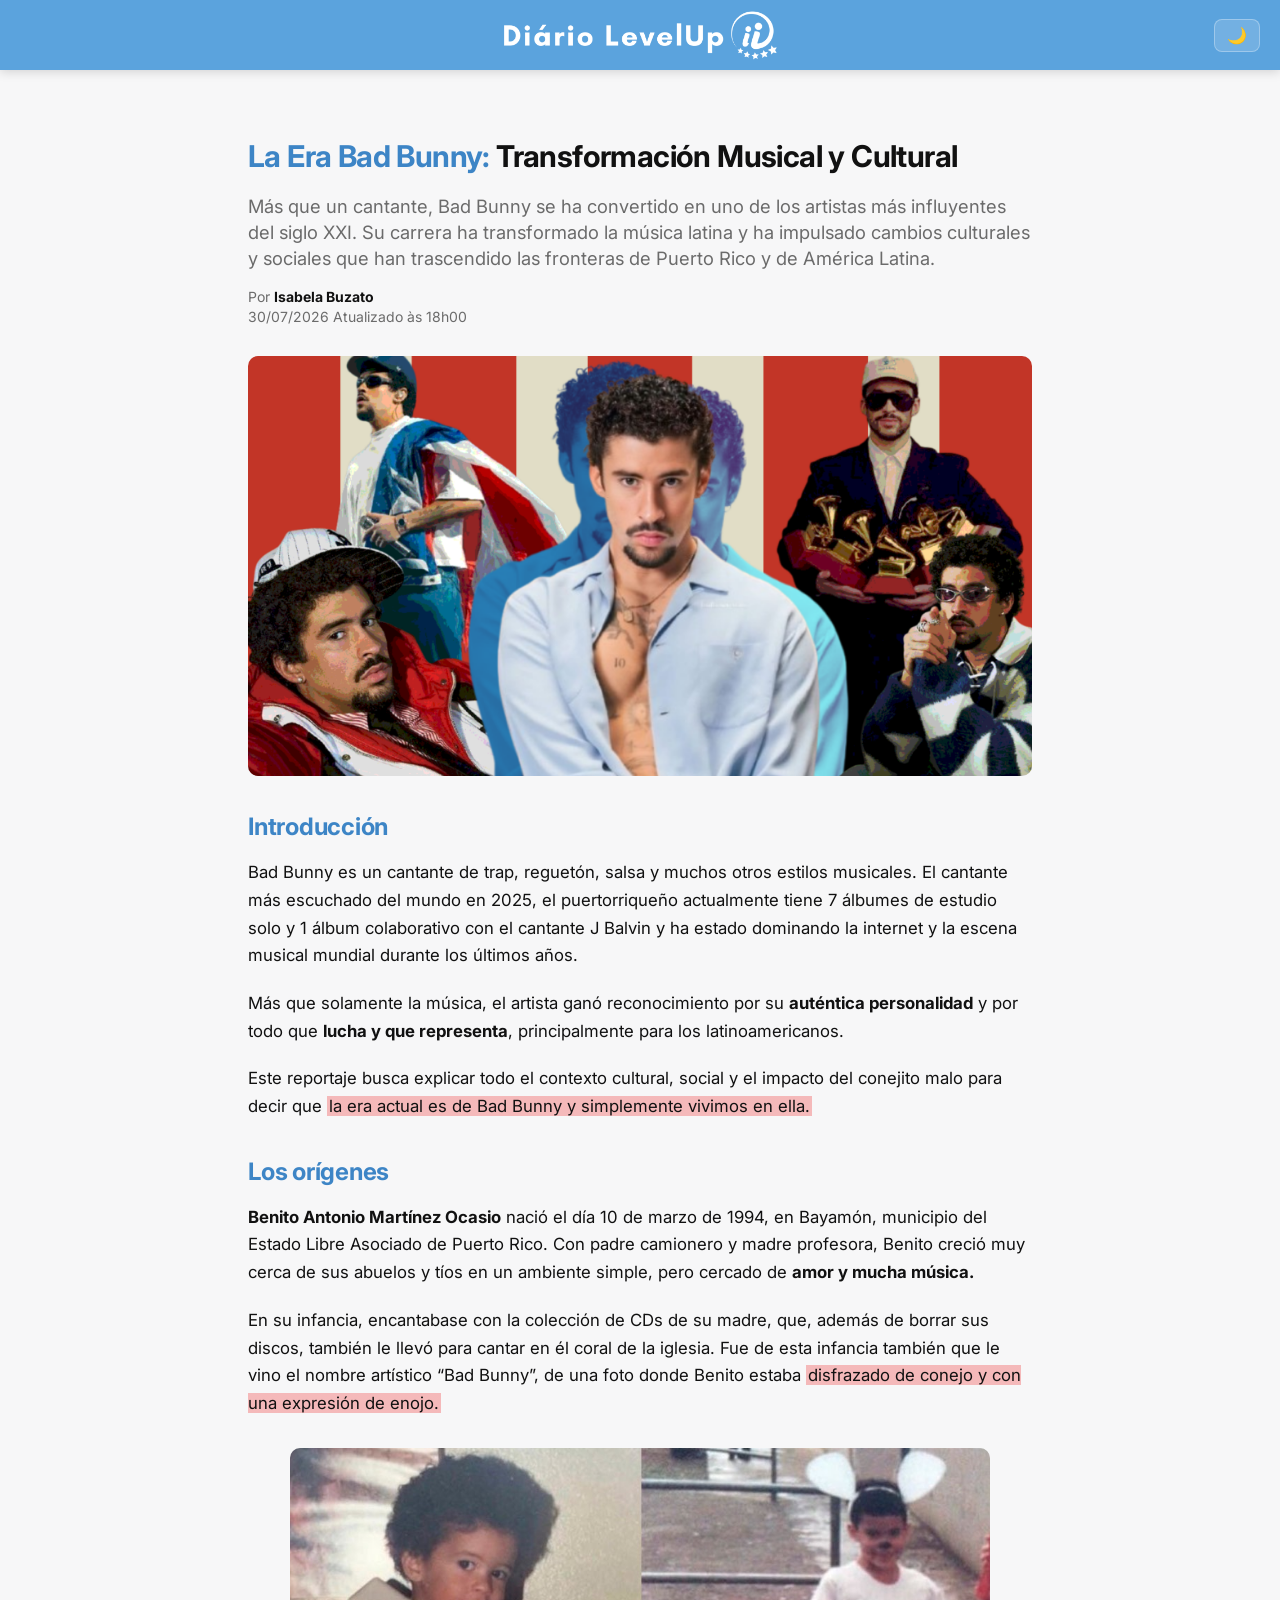
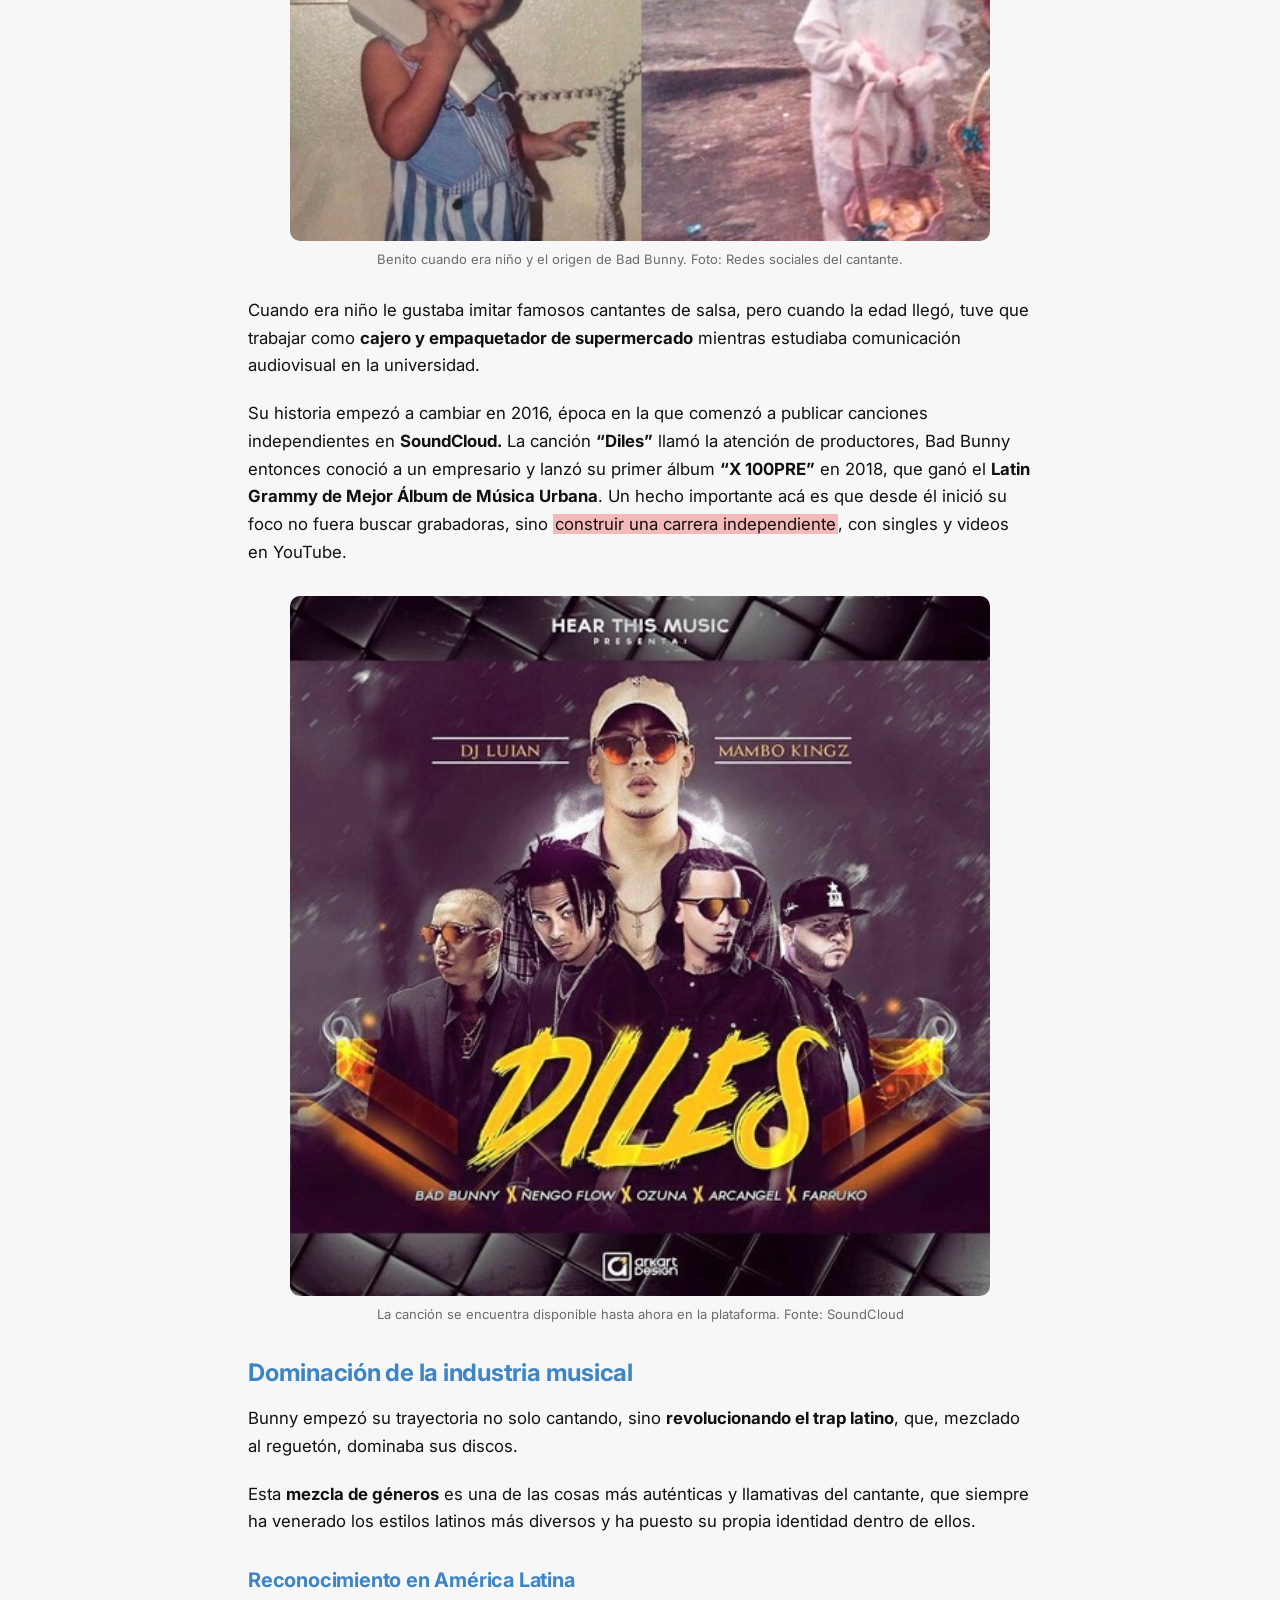
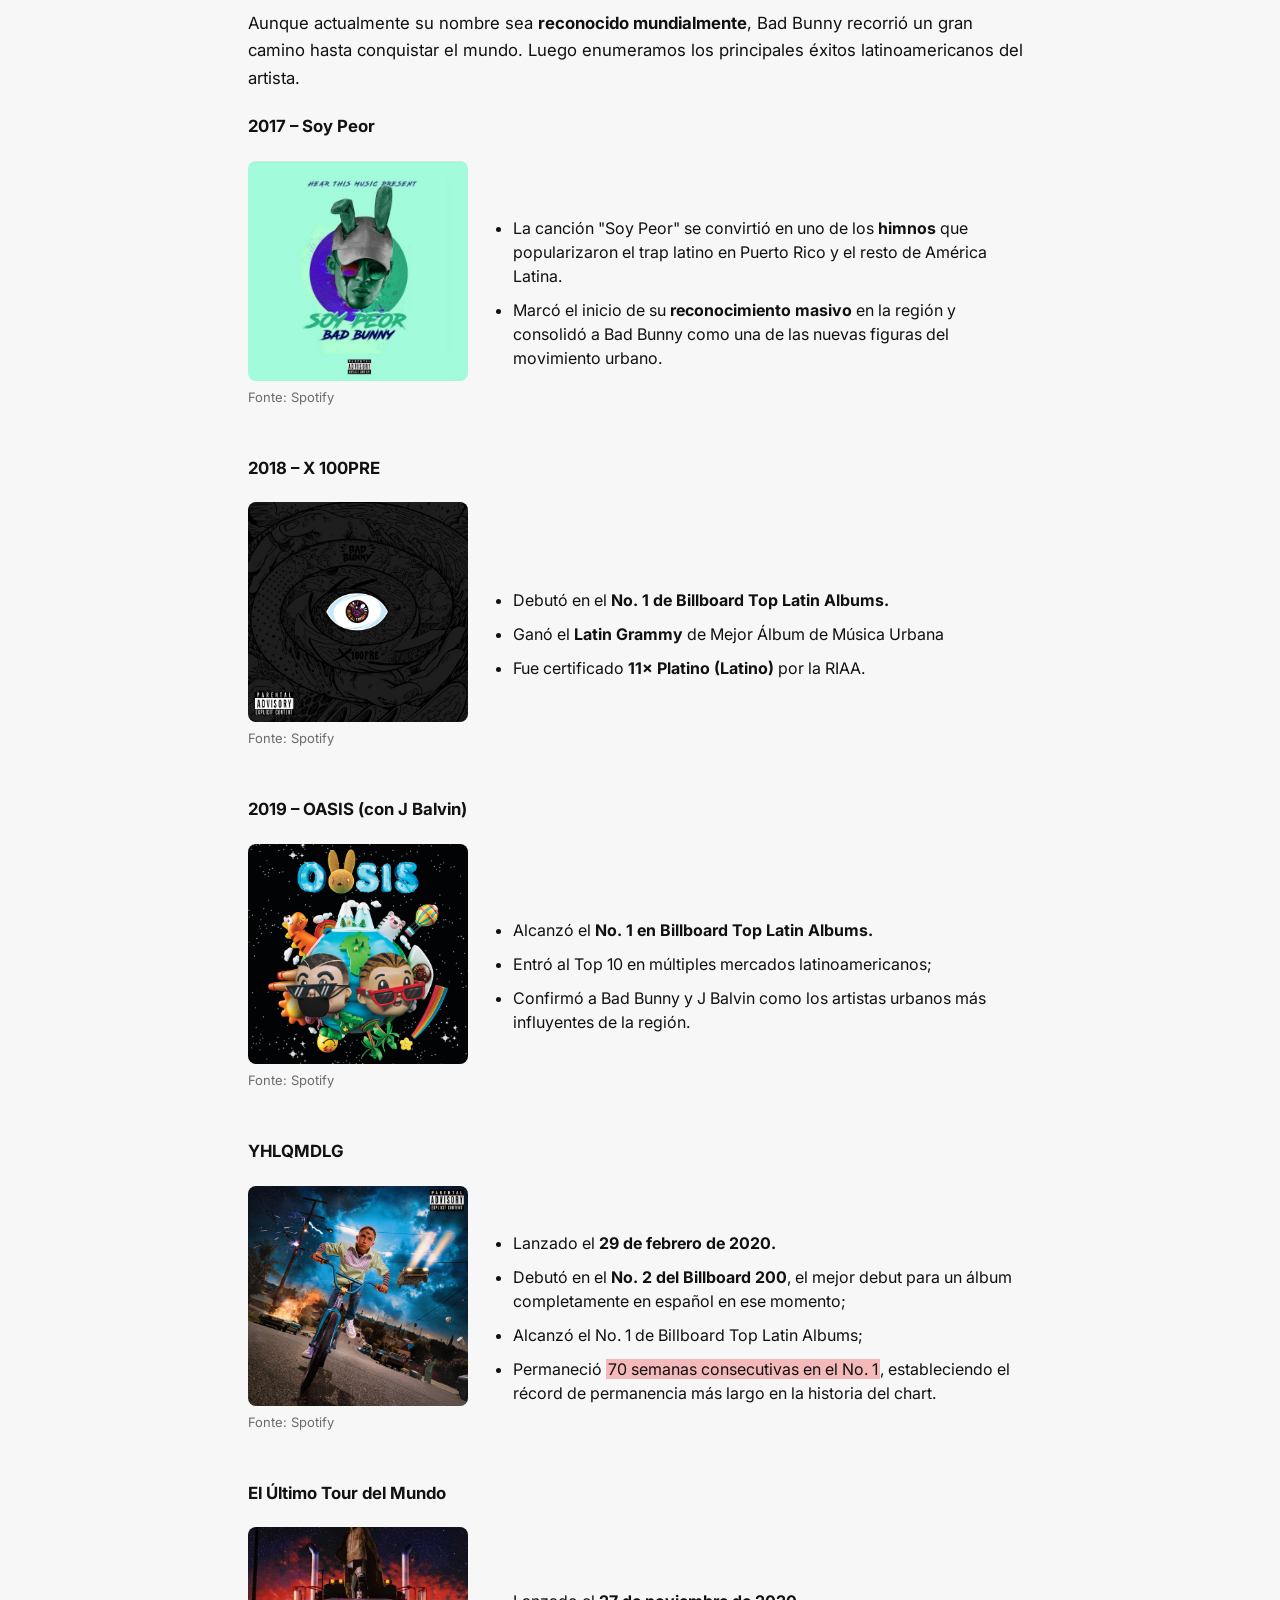
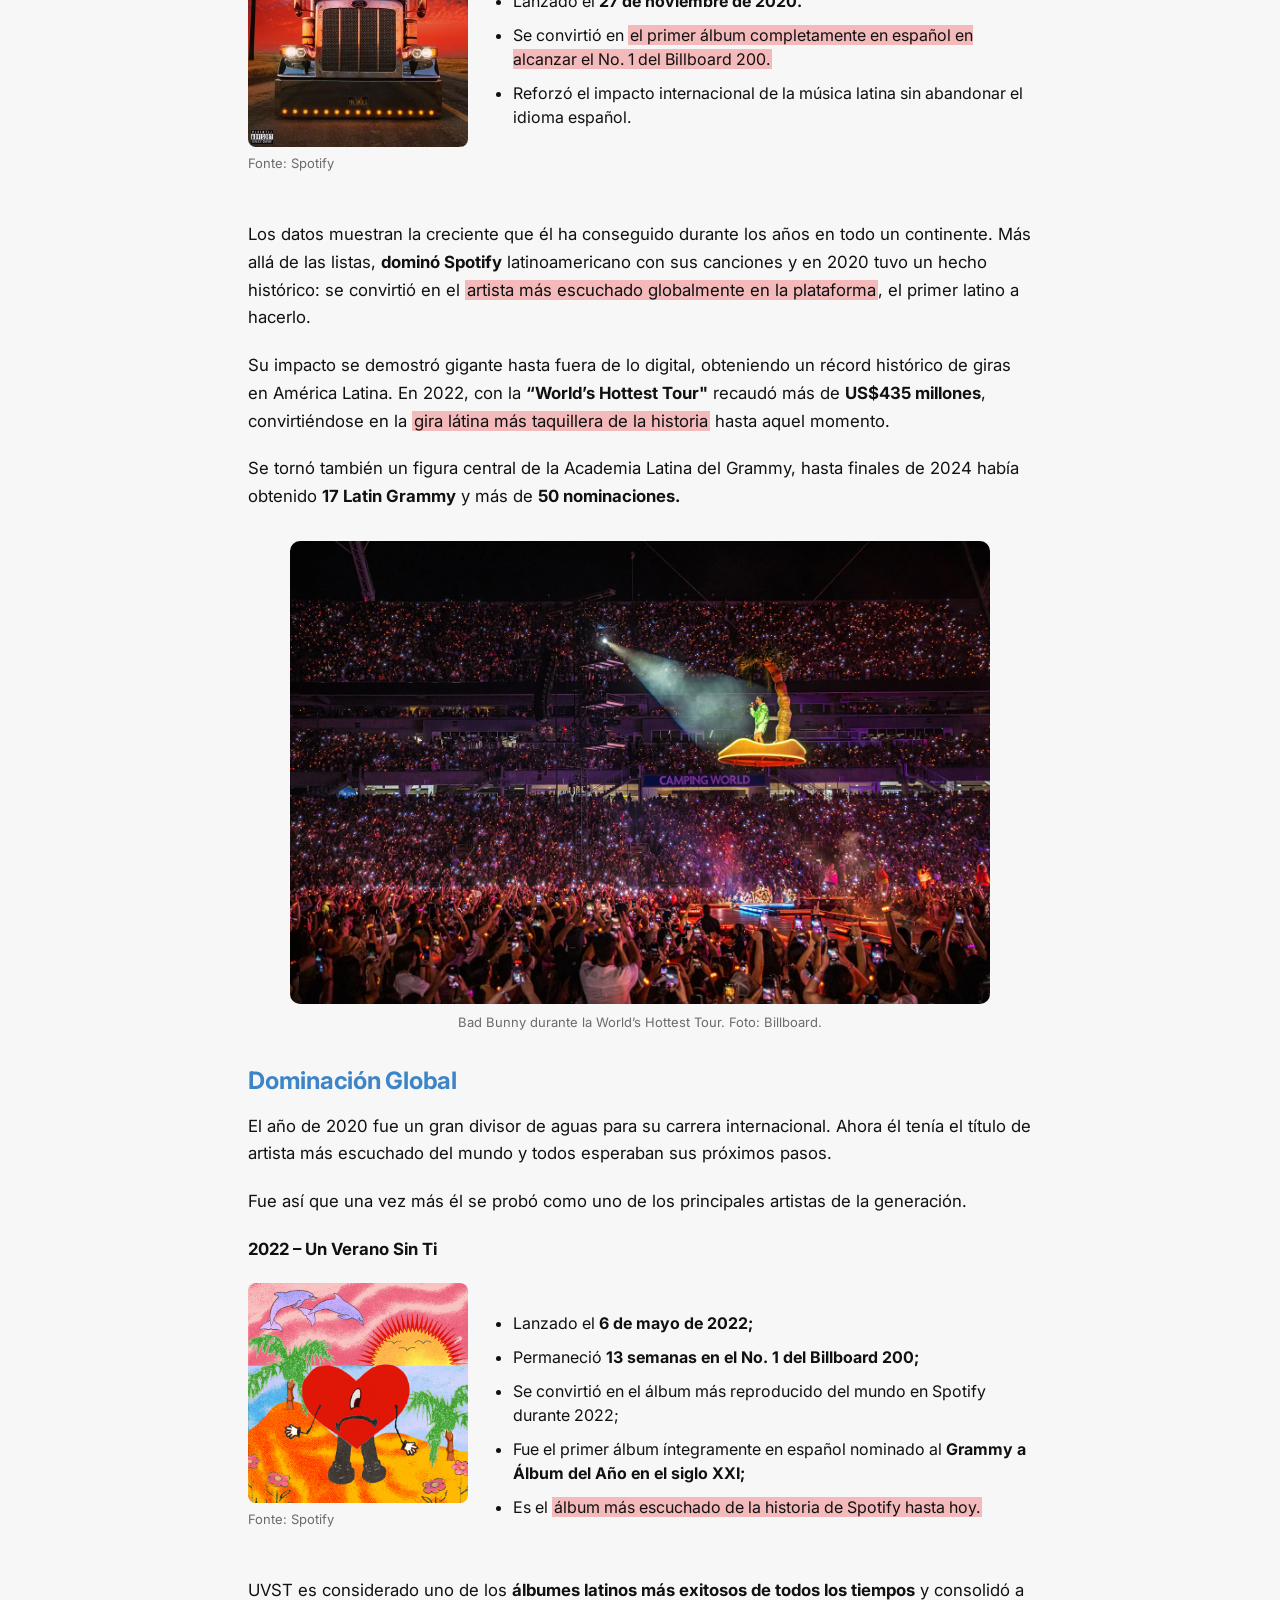
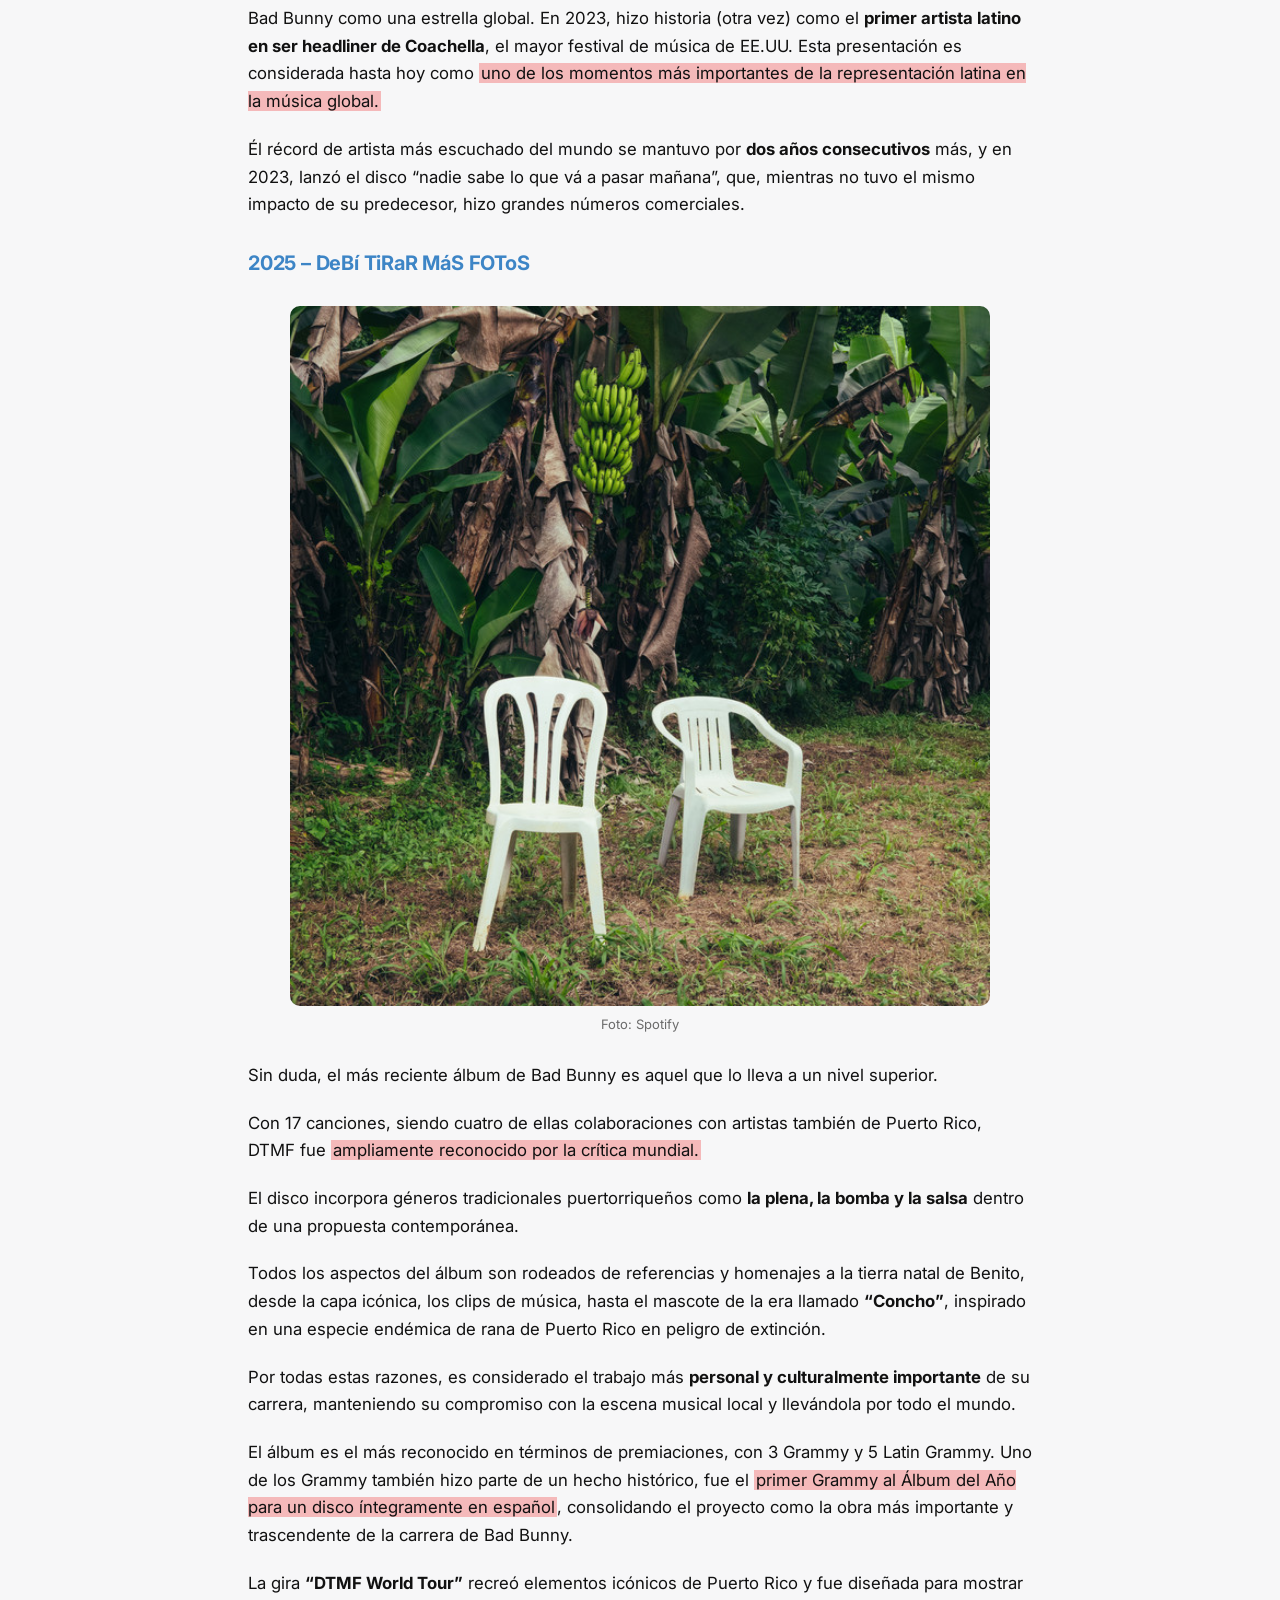
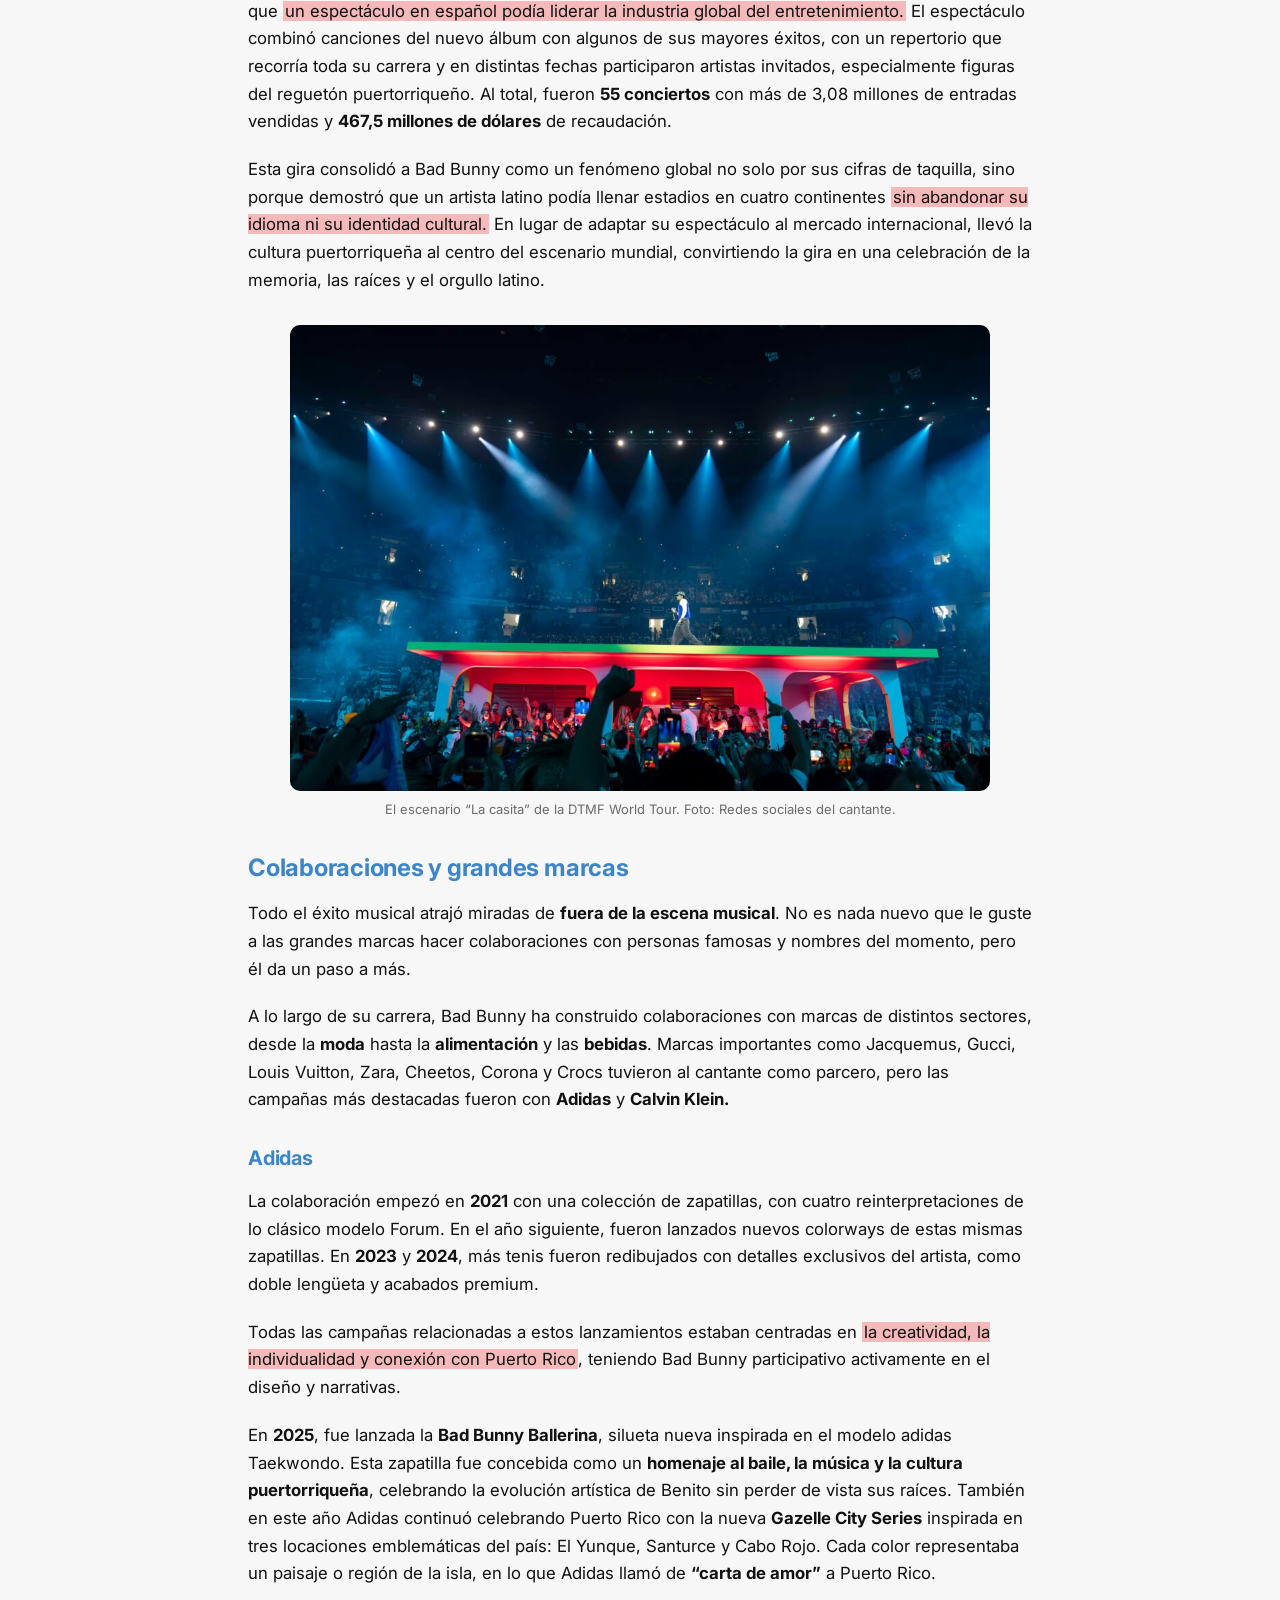
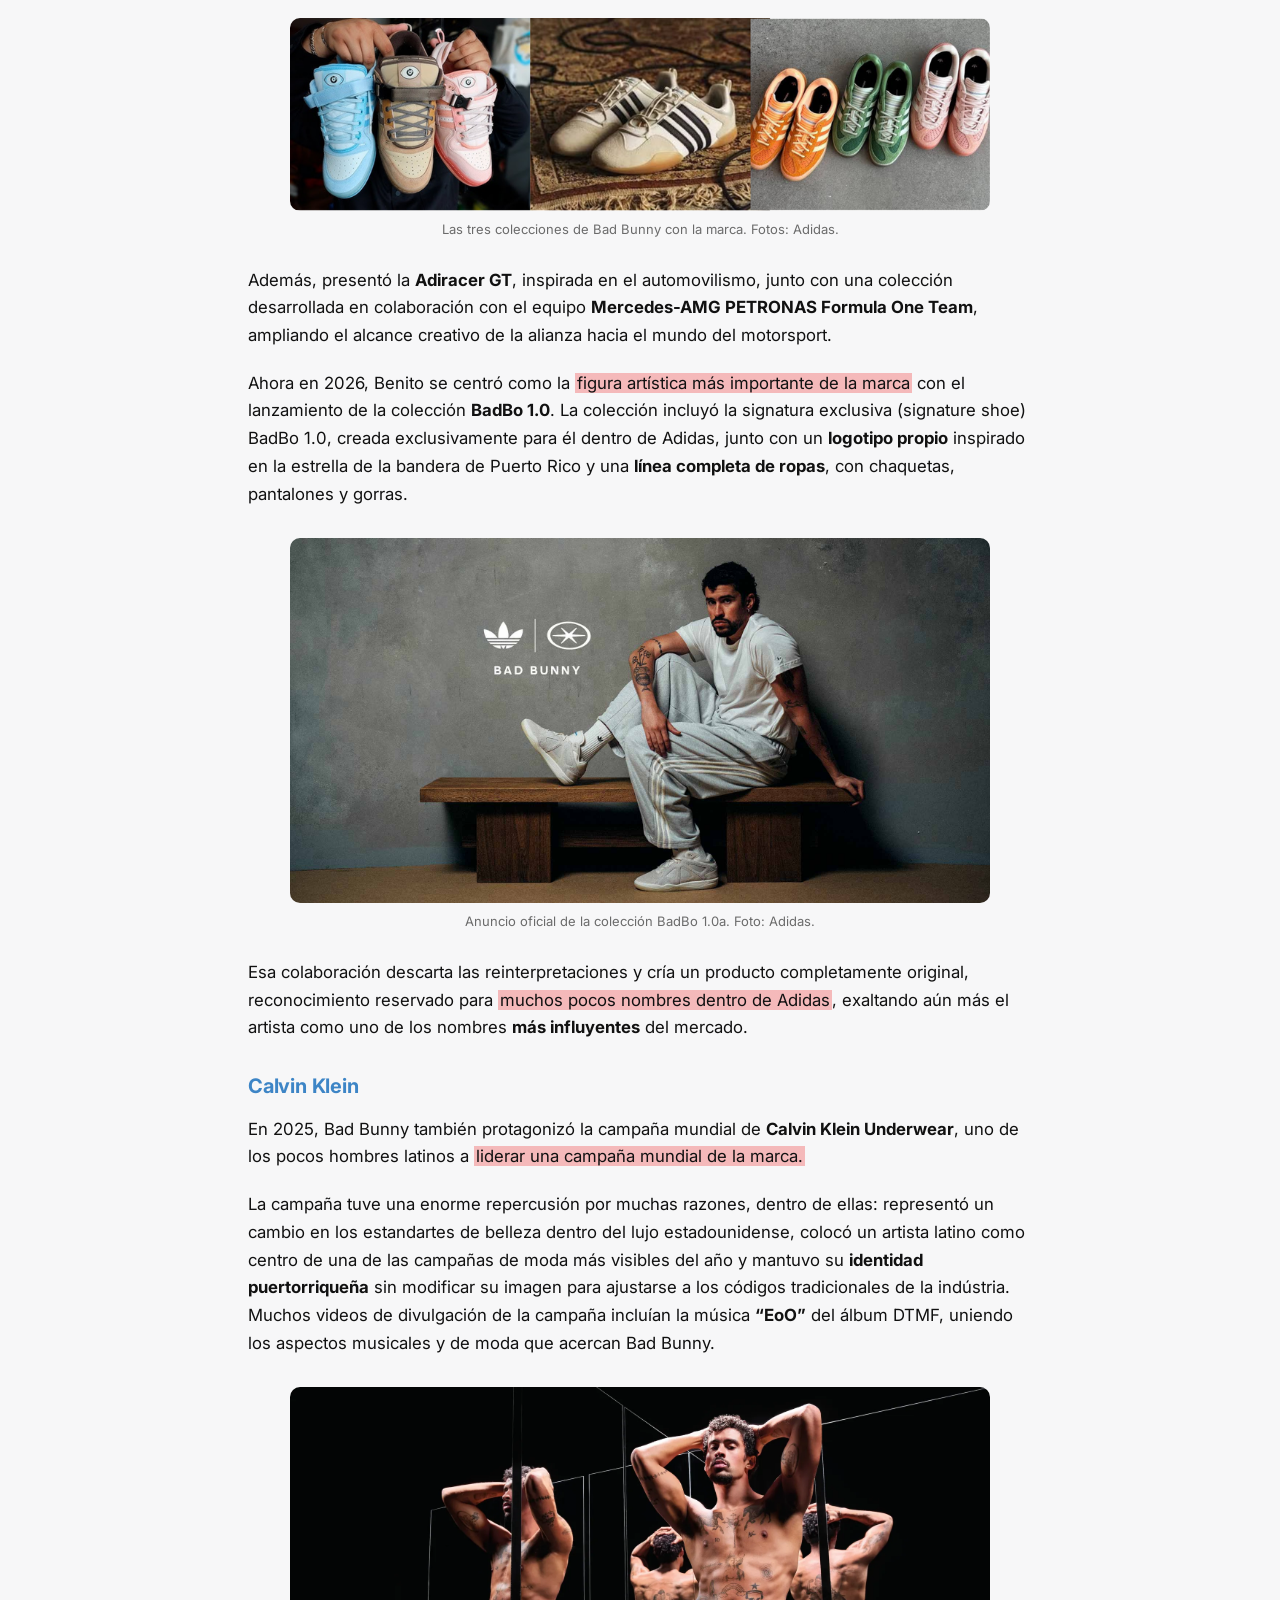
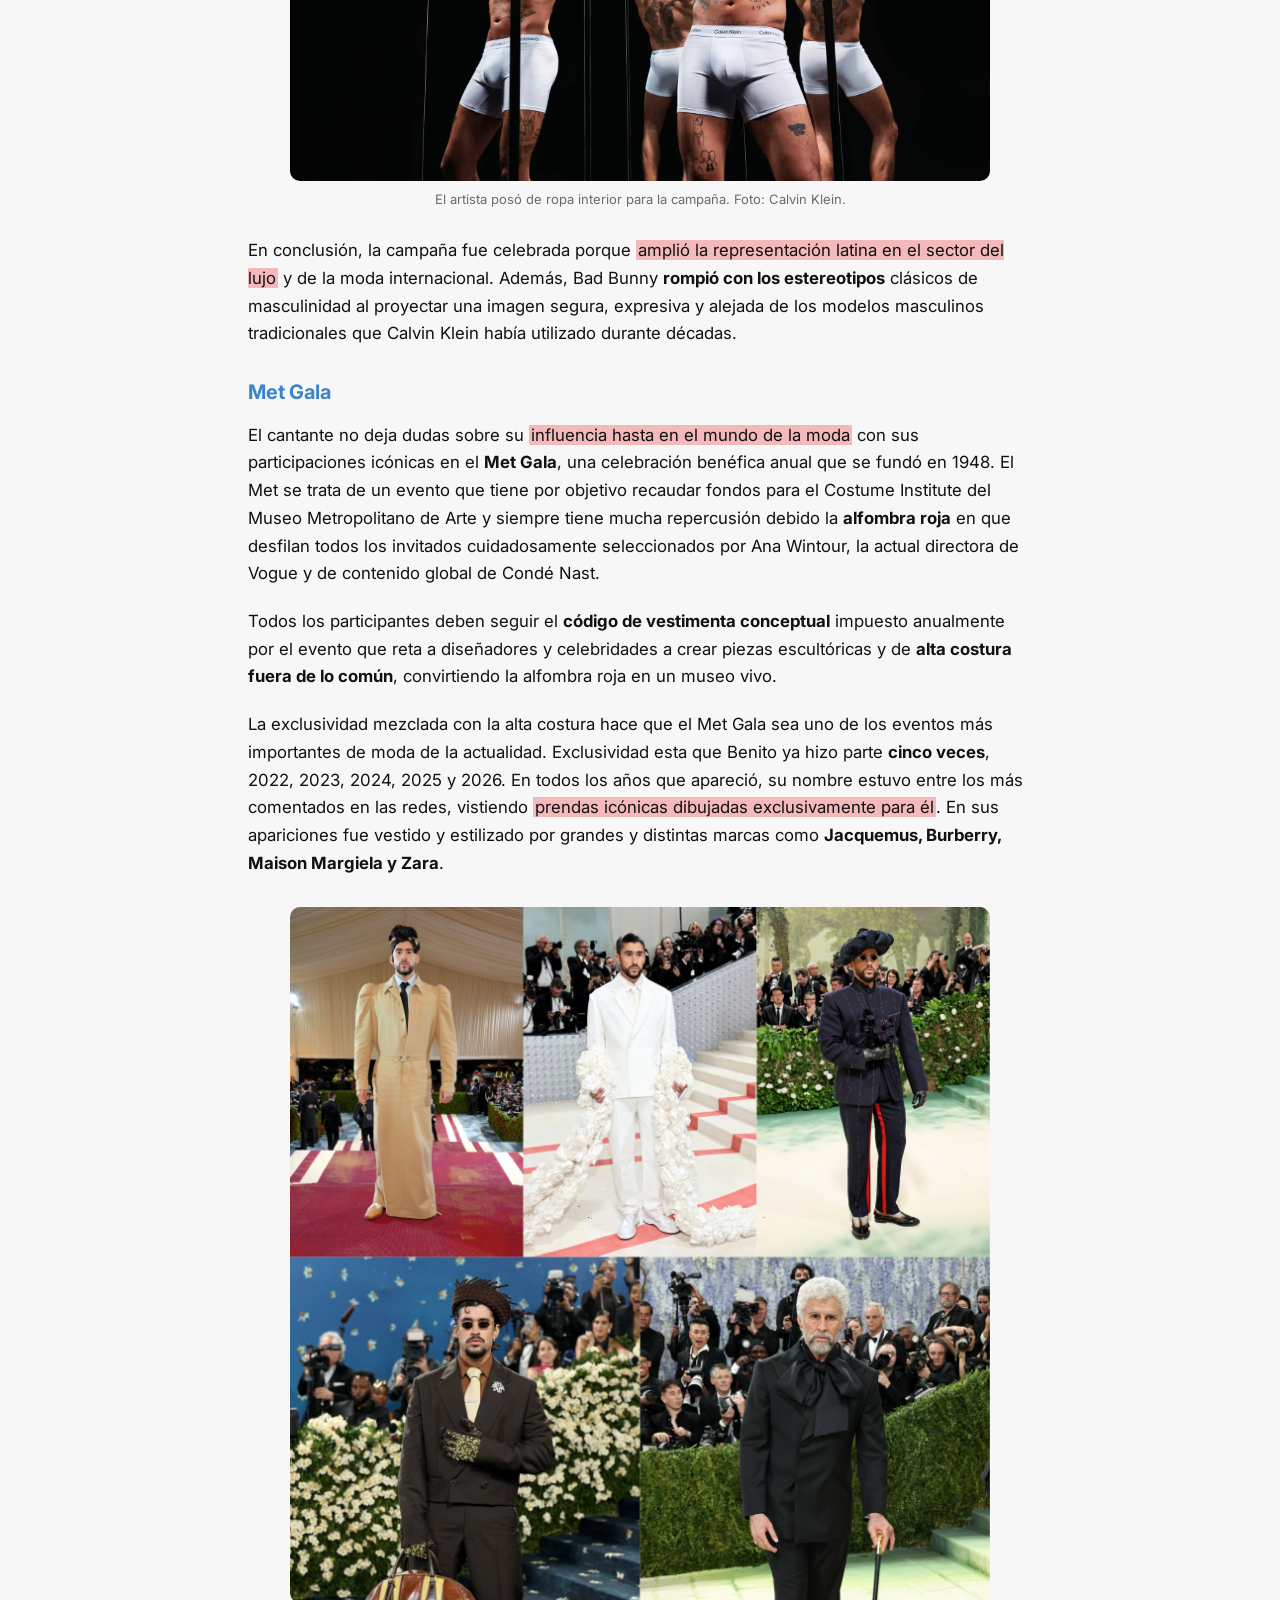
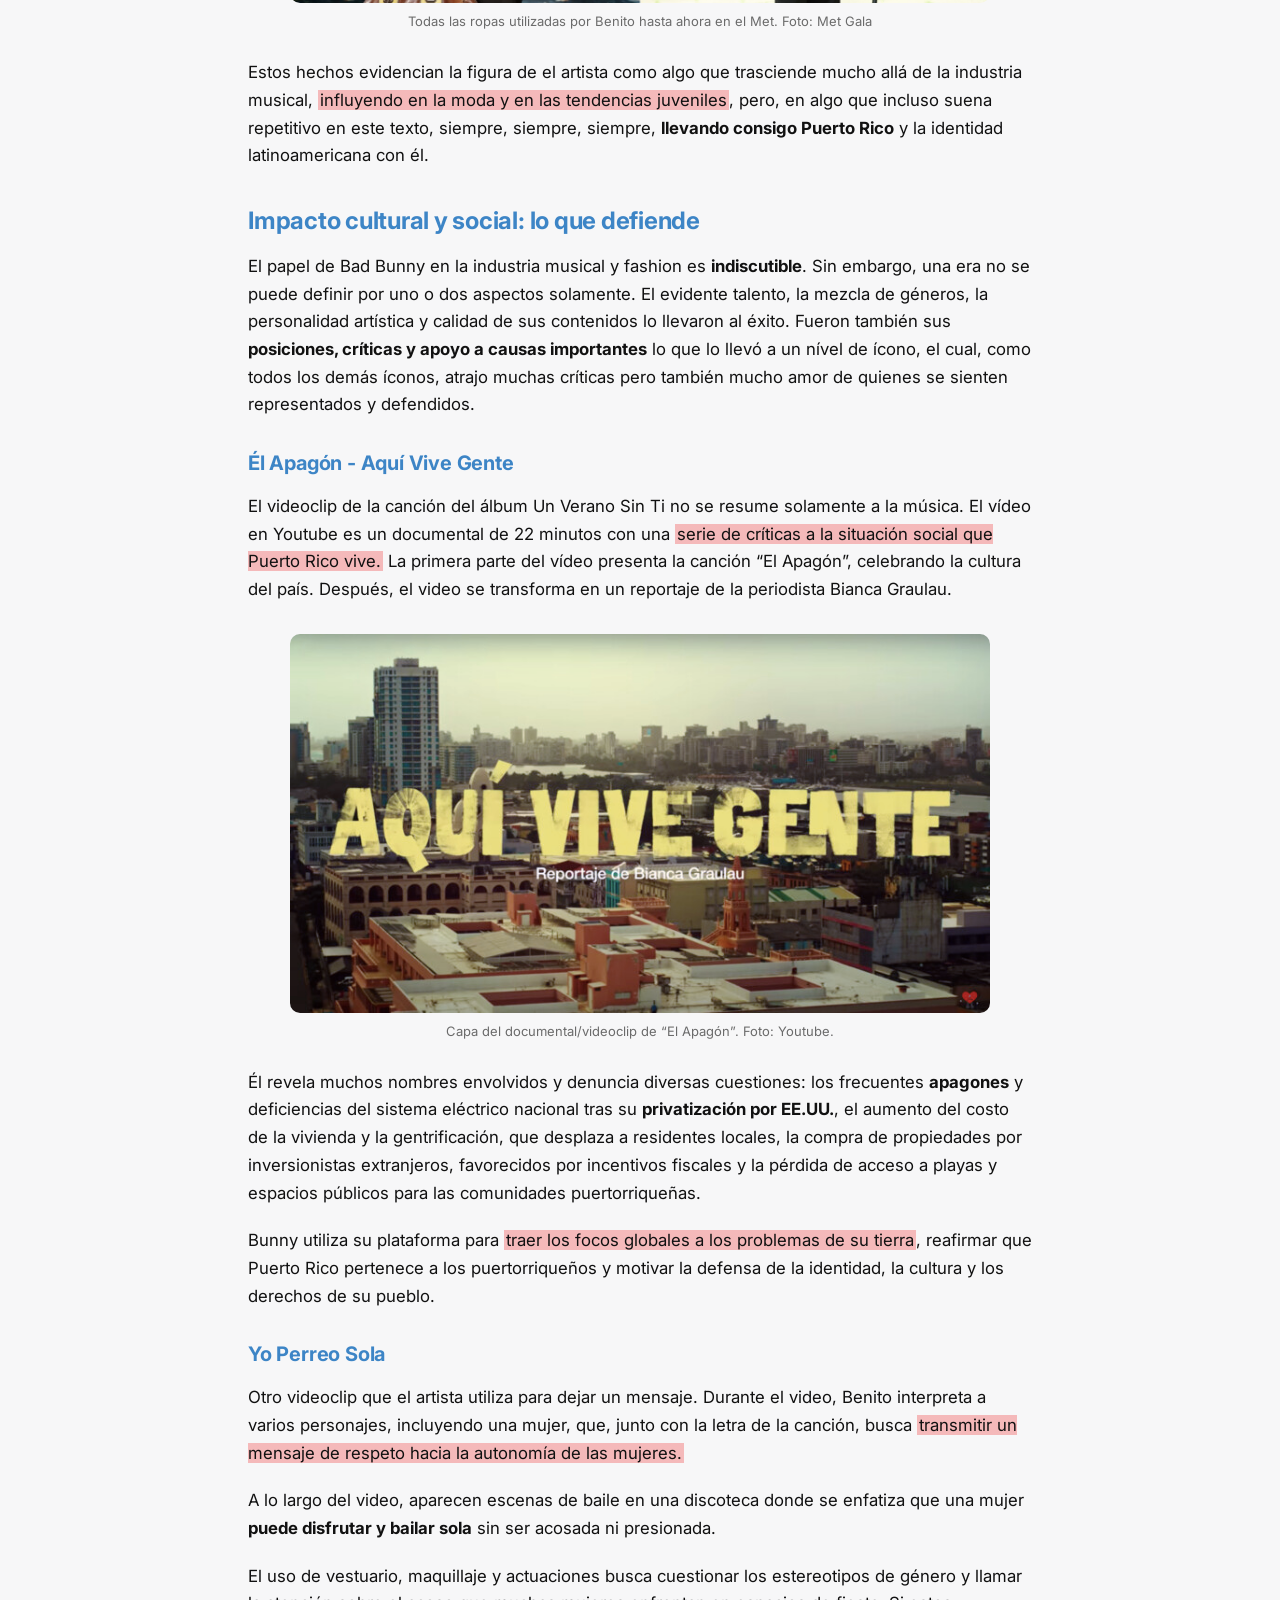
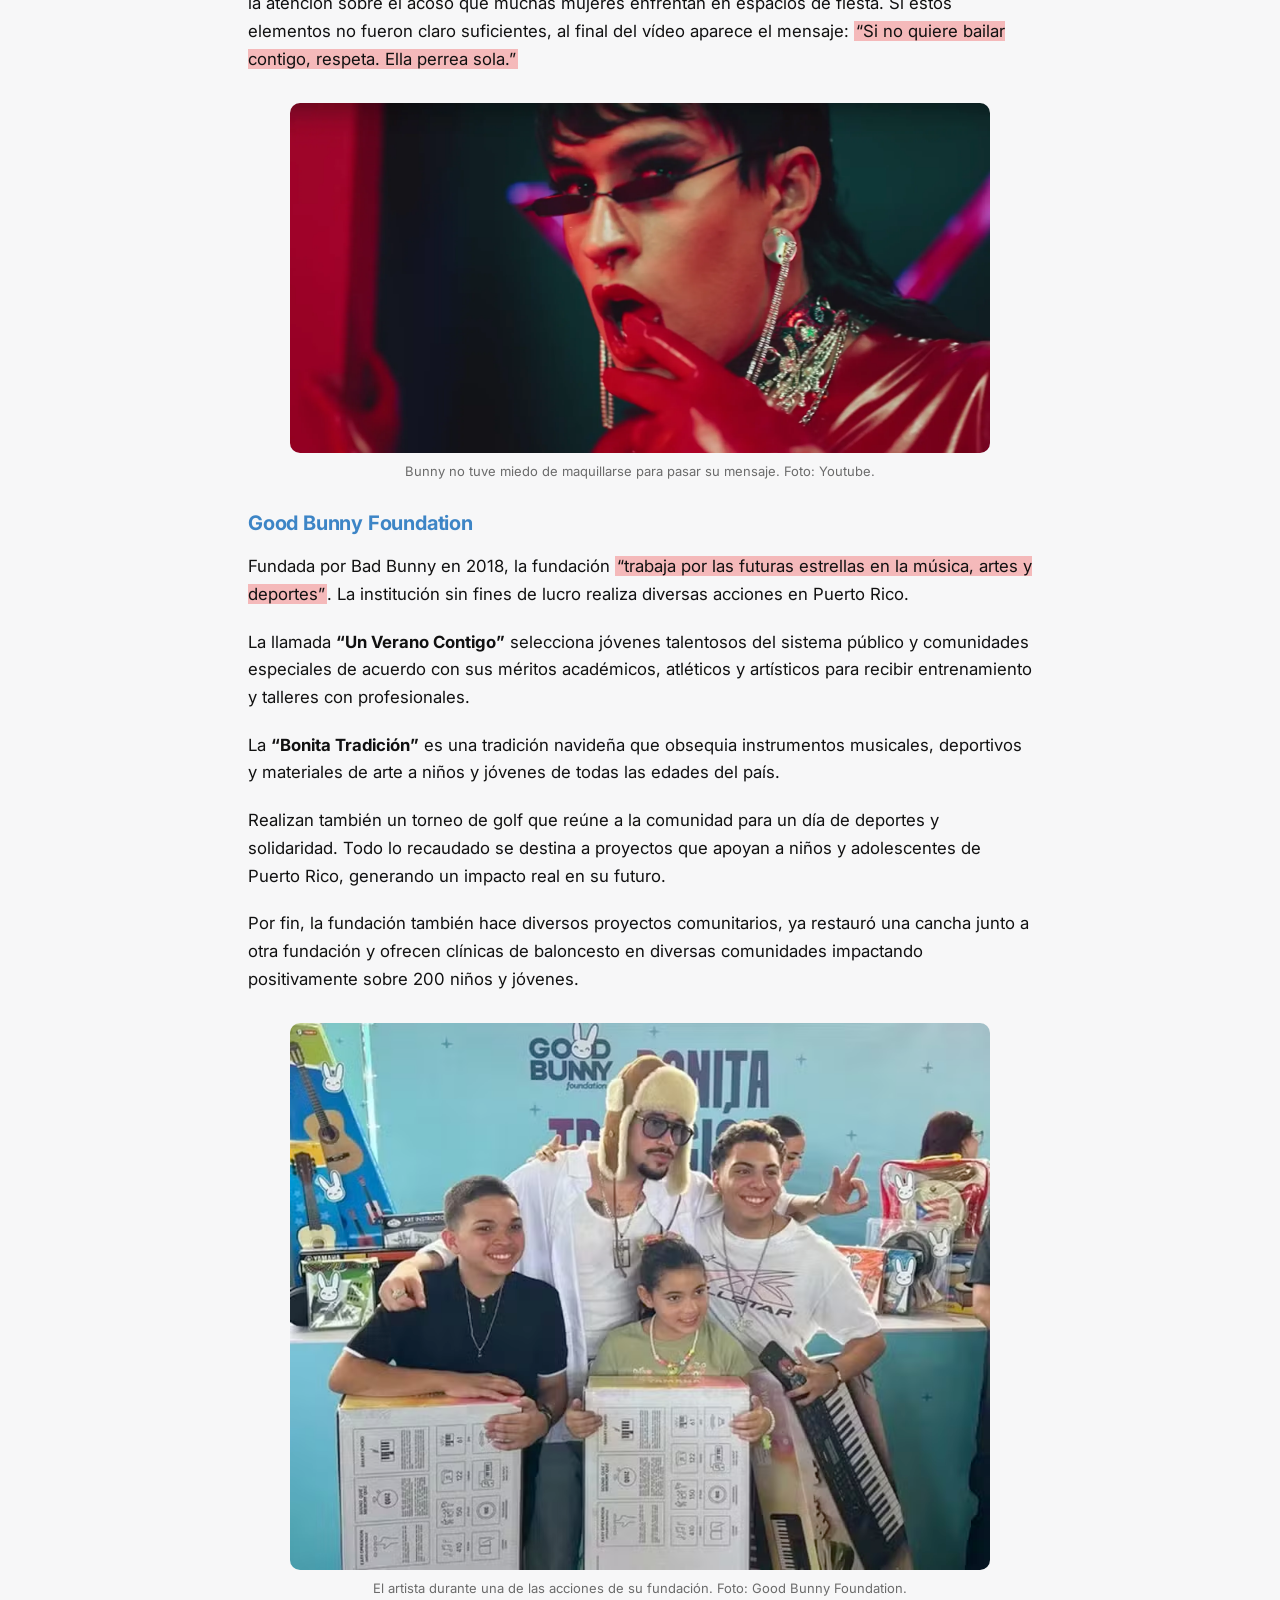
==== commit 4e6c596e: "Add files via upload" ====
--- a/index.html
+++ b/index.html
@@ -3,7 +3,7 @@
 <head>
   <meta charset="utf-8" />
   <meta name="viewport" content="width=device-width,initial-scale=1" />
-  <title>Diário Level Up</title>
+  <title>Diario Level Up</title>
 
   <link rel="icon" type="image/png" href="imgs/flavicon.png">
 
@@ -16,14 +16,14 @@
   <!-- Metatags Open Graph -->
   <meta property="og:title" content="La Era Bad Bunny: Transformación Musical y Cultural">
   <meta property="og:description" content="Más que un cantante, Bad Bunny se ha convertido en uno de los artistas más influyentes del siglo XXI.">
-  <meta property="og:image" content="https://jornal-level-up.vercel.app/imgs/capa.png">
-  <meta property="og:url" content="https://jornal-level-up.vercel.app/">
+  <meta property="og:image" content="https://diario-level-up.vercel.app/imgs/capa.png">
+  <meta property="og:url" content="https://diario-level-up.vercel.app/">
   <meta property="og:type" content="article">
 
   <meta name="twitter:card" content="summary_large_image">
   <meta name="twitter:title" content="La Era Bad Bunny: Transformación Musical y Cultural">
   <meta name="twitter:description" content="Más que un cantante, Bad Bunny se ha convertido en uno de los artistas más influyentes del siglo XXI.">
-  <meta name="twitter:image" content="https://jornal-level-up.vercel.app/imgs/capa.png">
+  <meta name="twitter:image" content="https://diario-level-up.vercel.app/imgs/capa.png">
 </head>
 <body>
   <header class="header">
@@ -405,7 +405,7 @@
 
     <figure class="article-image">
     <img src="imgs/good-bunny-fundacao-2.avif" alt="Good Bunny" class="noticia-img">
-    <figcaption>El artista durante una de las acciones de su fundación, Foto: Good Bunny Foundation.</figcaption>
+    <figcaption>El artista durante una de las acciones de su fundación. Foto: Good Bunny Foundation.</figcaption>
     </figure>
     
     <h3>Apoyo a Comunidad LGBT+</h3>
@@ -450,7 +450,7 @@
 
     <p>Él también dedicó el premio a las personas que tuvieron que dejar su país para perseguir sus sueños, a 
       los latinos y artistas que abrieron el camino antes que él y agradeció a su familia, en uno de los momentos 
-      más emocionantes e importantes de la noche.</p>
+      más emocionantes y importantes de la noche.</p>
 
     <figure class="article-image">
     <img src="imgs/grammy_discurso.avif" alt="Grammy Discurso" class="noticia-img">
@@ -557,7 +557,7 @@
   </main>
 
   <footer class="footer">
-    Diário Level Up © 2026
+    Diario Level Up © 2026
   </footer>
 
   <script src="script.js"></script>
